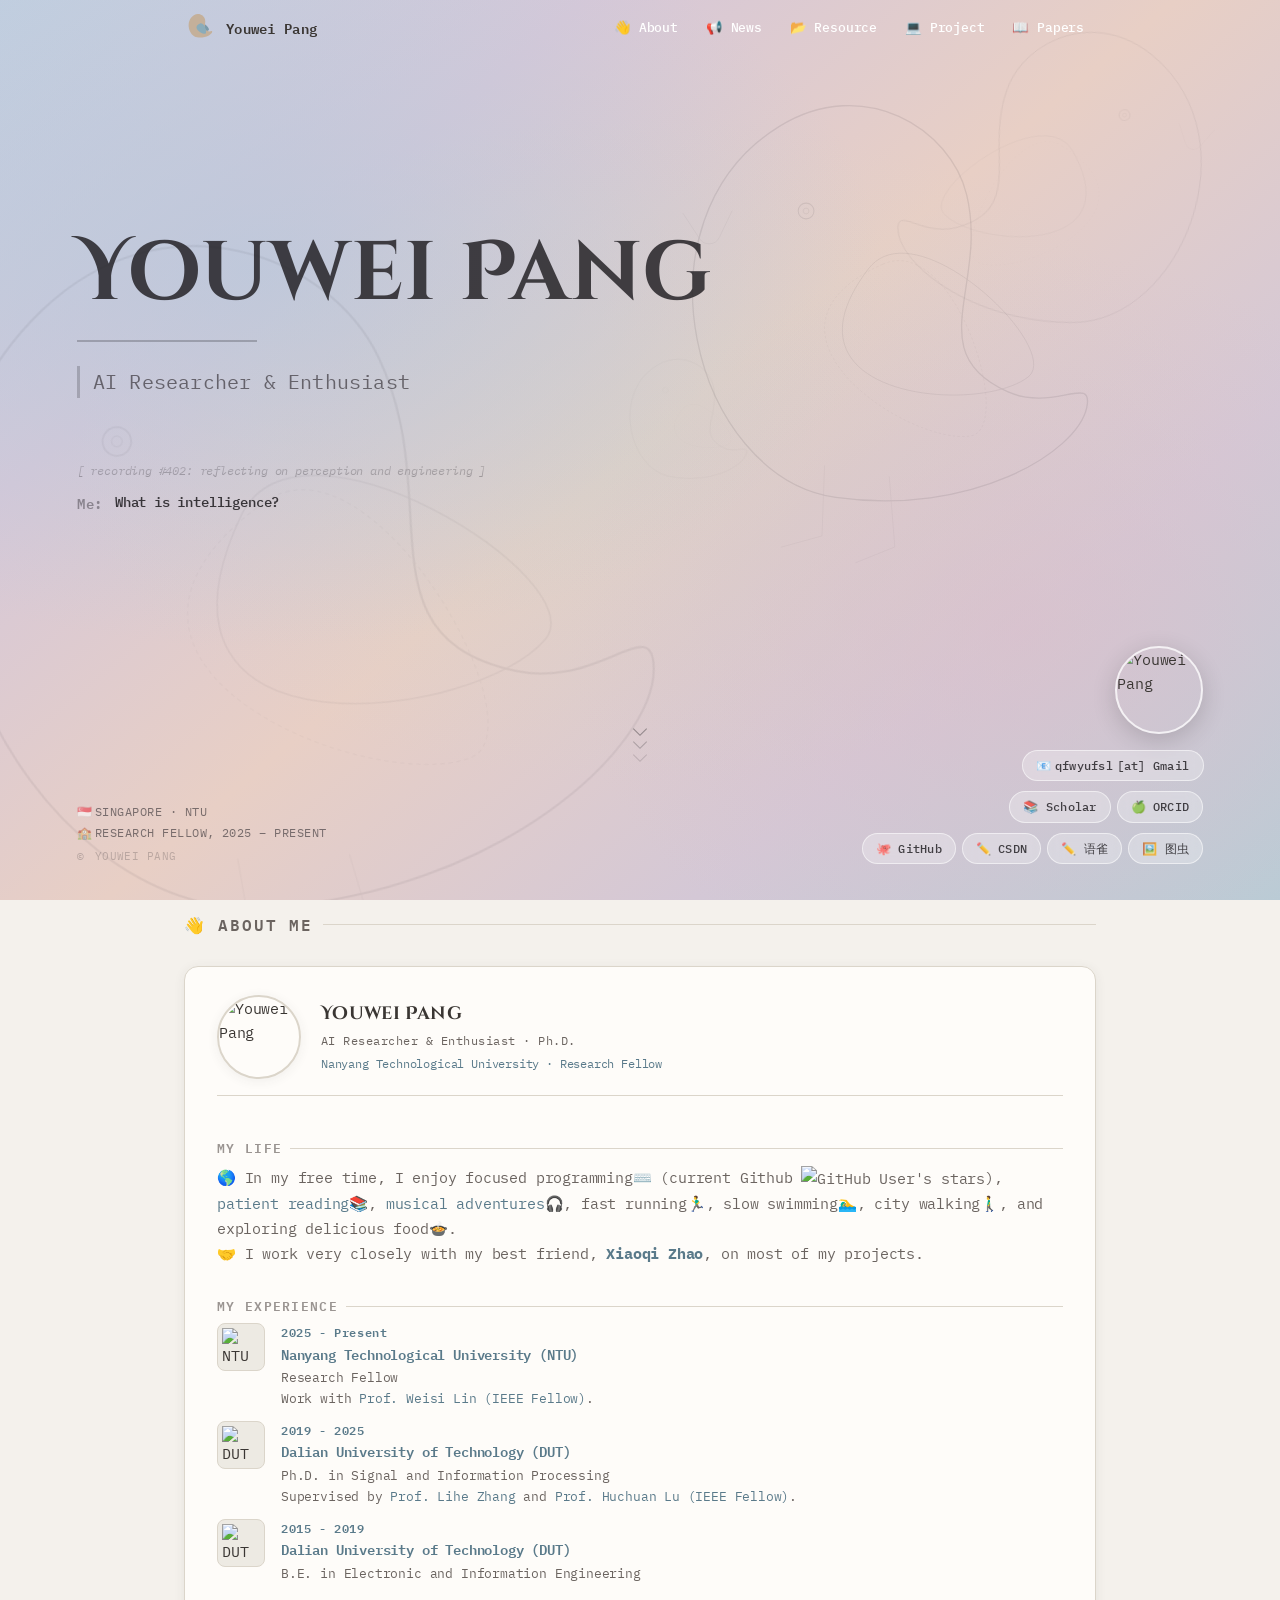
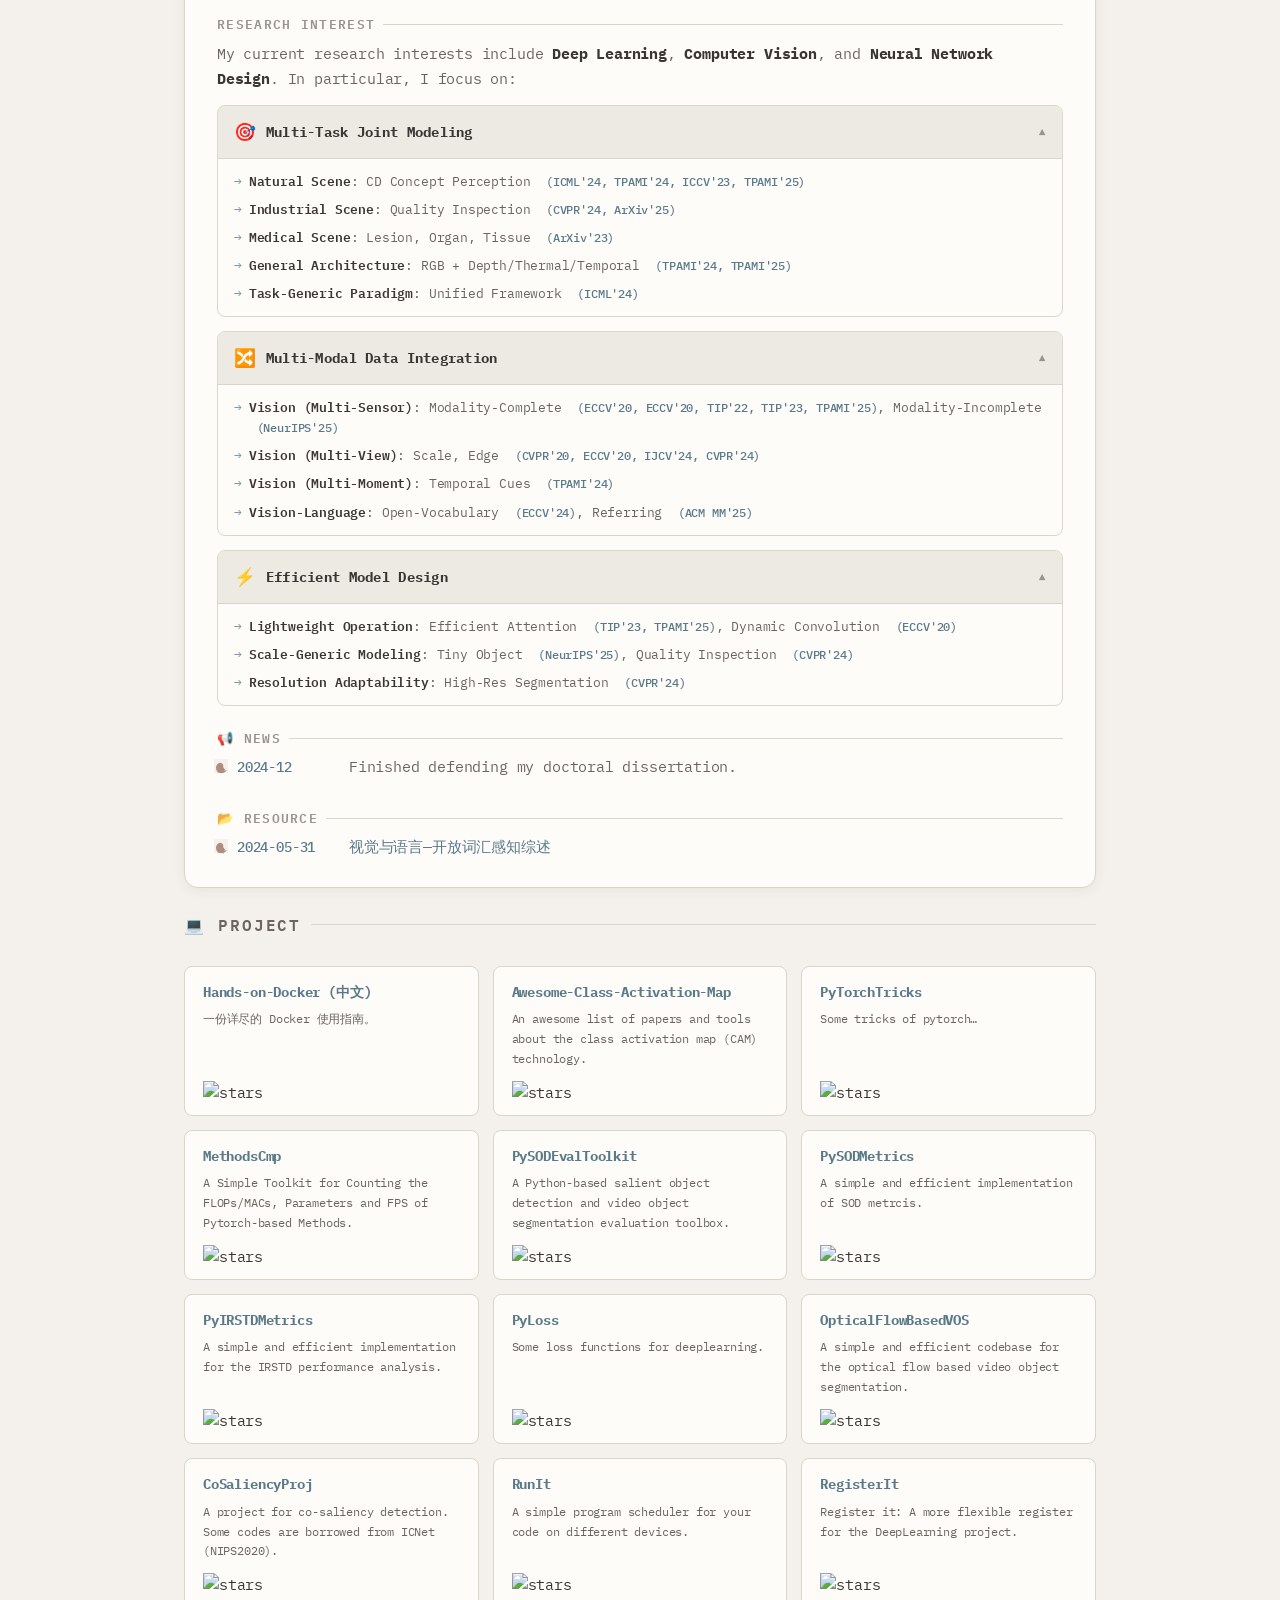
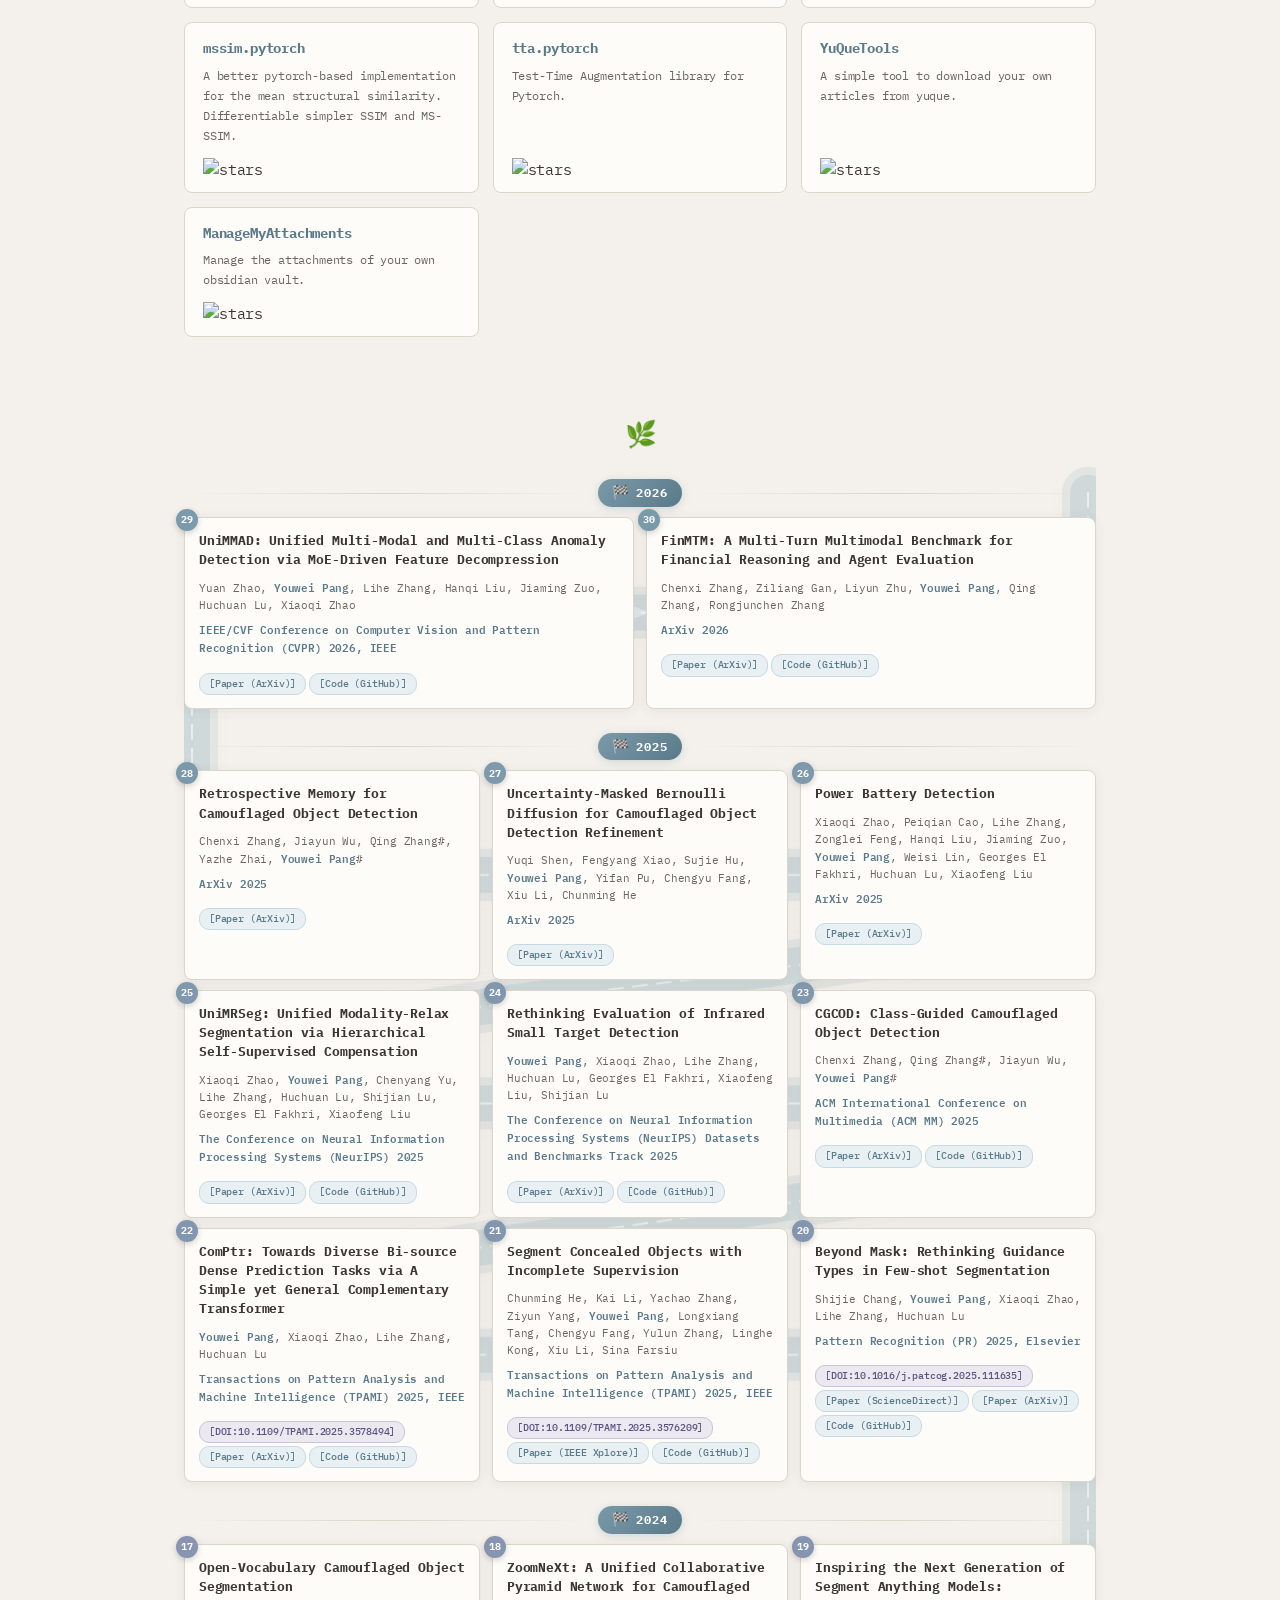
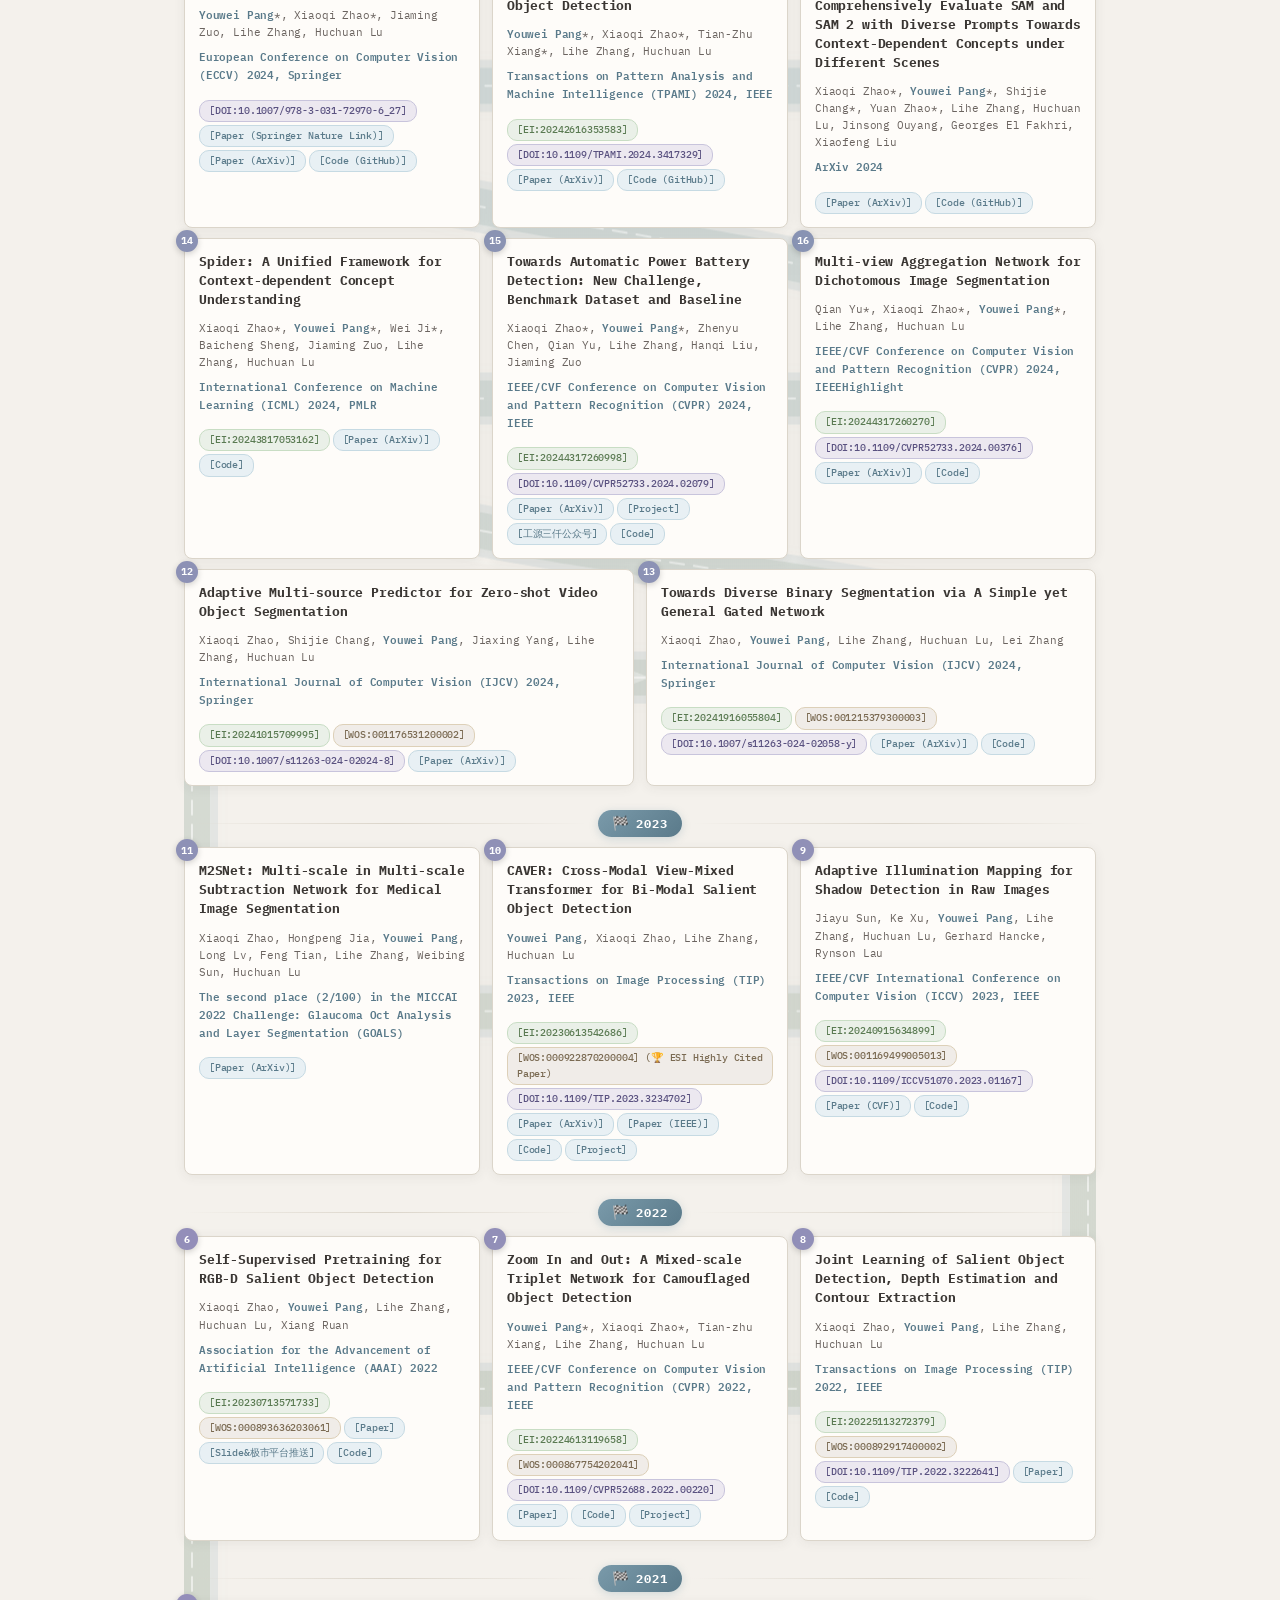
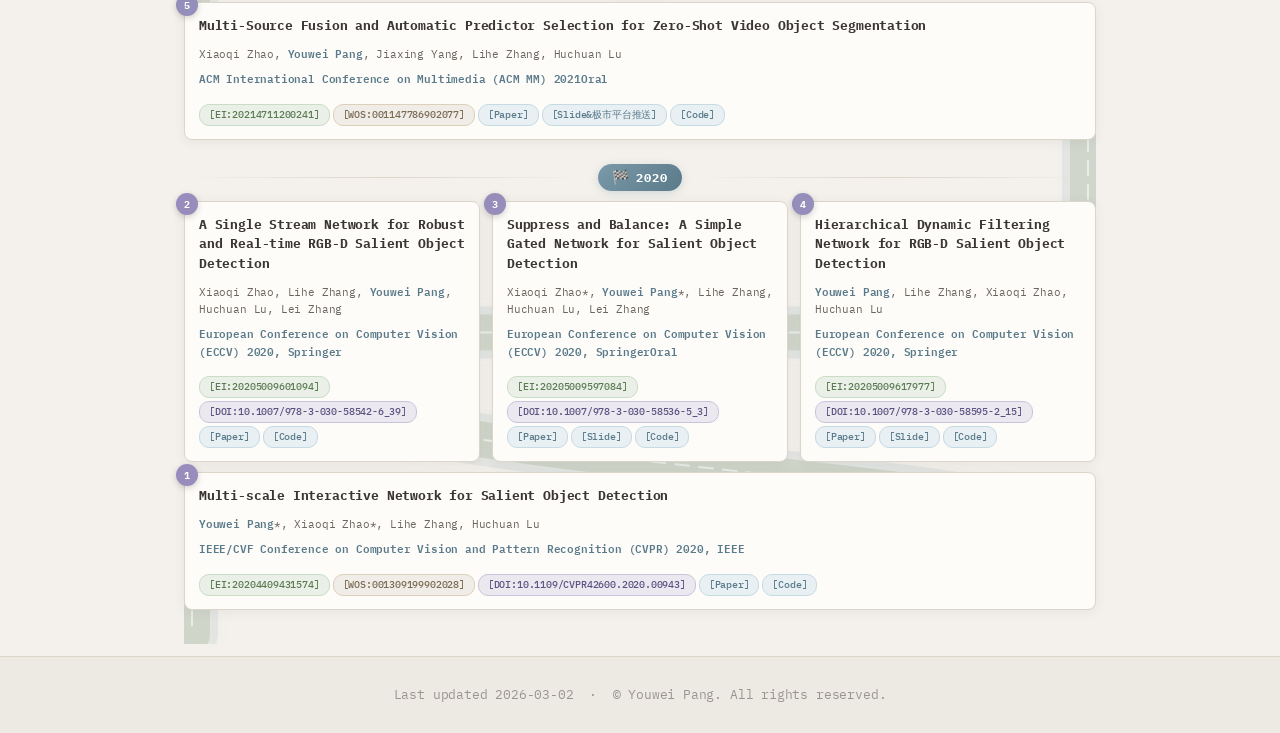
==== index.html @ 9f85c4a3 "feat: 全面重新设计网站界面，引入全新样式、导航和动画效果，并新增数据管理文件。" ====
﻿<!DOCTYPE html>
<html lang="en">

<head>
  <meta charset="utf-8" />
  <meta http-equiv="X-UA-Compatible" content="IE=edge" />
  <meta name="viewport" content="width=device-width, initial-scale=1" />
  <meta name="description" content="Youwei Pang - Computer Vision Researcher" />
  <meta name="keywords" content="Computer Vision, Deep Learning, Academic Homepage" />
  <meta name="author" content="Youwei Pang" />
  <title>Youwei Pang</title>
  <link rel="apple-touch-icon" href="apple-touch-icon.png" />
  <link rel="icon" href="favicon.ico" />
  <link rel="preconnect" href="https://fonts.googleapis.com" />
  <link rel="preconnect" href="https://fonts.gstatic.com" crossorigin />
  <link href="https://fonts.googleapis.com/css2?family=Inter:wght@300;400;500;600;700&family=Zhi+Mang+Xing&family=IBM+Plex+Mono:wght@400;500;600&family=Cinzel+Decorative:wght@400;700&display=swap" rel="stylesheet" />
  <style>
    /* ===== Morandi Color System ===== */
    :root {
      --bg: #f4f1ec;
      --surface: #fefcf9;
      --surface2: #edeae3;
      --primary: #7a9aaa;
      --primary-d: #5a7a8a;
      --accent: #b08c7a;
      --text: #3a3633;
      --text-2: #6b6460;
      --text-3: #9a9491;
      --border: #dbd5ca;
      --hero-from: #8b9da9;
      --hero-to: #c4b09a;
      --tag-link: #e8f0f4;
      --tag-ei: #eaf0e8;
      --tag-wos: #f0ece8;
      --tag-doi: #ece8f0;
      /* Section Backgrounds */
      --bg-warm: #fefcf9;
      --bg-sage: #f0f4ef;
      --bg-cool: #f0f2f4;
      /* Section Backgrounds */
      --bg-warm: #fefcf9;
      --bg-sage: #f0f4ef;
      --bg-cool: #f0f2f4;
      --radius: 8px;
      --radius-lg: 14px;
      --shadow: 0 2px 12px rgba(58, 54, 51, 0.07);
      --shadow-h: 0 6px 24px rgba(58, 54, 51, 0.13);
      --transition: 0.22s ease;
    }

    /* ===== Reset & Base ===== */
    *,
    *::before,
    *::after {
      box-sizing: border-box;
      margin: 0;
      padding: 0;
    }

    html {
      scroll-behavior: smooth;
    }

    body {
      font-family: 'IBM Plex Mono', monospace;
      background: var(--bg);
      color: var(--text);
      font-size: 15px;
      line-height: 1.6;
      letter-spacing: -0.012em;
    }

    a {
      color: var(--primary-d);
      text-decoration: none;
      transition: color var(--transition);
    }

    a:hover {
      color: var(--accent);
    }

    img {
      max-width: 100%;
      display: block;
    }

    ul {
      list-style: none;
    }

    .container {
      max-width: 960px;
      margin: 0 auto;
      padding: 0 24px;
    }

    .section {
      padding: 12px 0;
    }

    .section-sm {
      padding: 8px 0;
    }

    /* ===== Section Title ===== */
    .sec-title {
      font-size: 1rem;
      font-weight: 600;
      letter-spacing: 0.12em;
      text-transform: uppercase;
      color: var(--text-2);
      margin-bottom: 28px;
      display: flex;
      align-items: center;
      gap: 10px;
    }

    .sec-title::after {
      content: '';
      flex: 1;
      height: 1px;
      background: var(--border);
    }

    .subsec-title {
      font-size: 0.82rem;
      font-weight: 600;
      letter-spacing: 0.10em;
      text-transform: uppercase;
      color: var(--text-3);
      margin: 12px 0 6px;
      display: flex;
      align-items: center;
      gap: 8px;
    }

    .subsec-title::after {
      content: '';
      flex: 1;
      height: 1px;
      background: var(--border);
    }

    /* ===== Card ===== */
    .card {
      background: var(--surface);
      border: 1px solid var(--border);
      border-radius: var(--radius-lg);
      padding: 28px 32px;
      box-shadow: var(--shadow);
      transition: box-shadow var(--transition), transform var(--transition);
    }

    .card:hover {
      box-shadow: var(--shadow-h);
      transform: translateY(-2px);
    }

    /* ===== NAVBAR: 小鸟出巢 ===== */
    @keyframes navFlyIn {
      0% {
        transform: translateY(-110%) scaleY(0.6);
        opacity: 0;
      }

      60% {
        transform: translateY(6px) scaleY(1.04);
        opacity: 1;
      }

      80% {
        transform: translateY(-3px) scaleY(0.98);
      }

      100% {
        transform: translateY(0) scaleY(1);
        opacity: 1;
      }
    }

    @keyframes linkFlyIn {
      0% {
        opacity: 0;
        transform: translateY(-18px) rotate(-4deg);
      }

      100% {
        opacity: 1;
        transform: translateY(0) rotate(0deg);
      }
    }

    .navbar {
      position: fixed;
      top: 0;
      left: 0;
      right: 0;
      z-index: 200;
      /* 初始：完全透明，融入 Hero */
      background: transparent;
      border-bottom: 1px solid transparent;
      transition:
        background 0.45s cubic-bezier(.4, 0, .2, 1),
        border-color 0.45s cubic-bezier(.4, 0, .2, 1),
        backdrop-filter 0.45s;
      backdrop-filter: blur(0px);
    }

    /* 滚动后：从 Hero 飞出，变为毛玻璃栏 */
    .navbar.scrolled {
      background: rgba(254, 252, 249, 0.92);
      backdrop-filter: blur(16px);
      border-bottom-color: var(--border);
      animation: navFlyIn 0.55s cubic-bezier(.34, 1.56, .64, 1) both;
    }

    .navbar-inner {
      display: flex;
      align-items: center;
      justify-content: space-between;
      height: 56px;
    }

    /* Logo 和文字在 Hero 中完全隐藏，滚动后飞入 */
    .navbar-logo {
      display: flex;
      align-items: center;
      gap: 10px;
      opacity: 0;
      pointer-events: none;
      transition: opacity 0.4s ease;
    }

    .navbar.scrolled .navbar-logo {
      opacity: 1;
      pointer-events: auto;
    }

    .navbar-logo svg {
      width: 32px;
      height: 32px;
    }

    .navbar-logo-text {
      font-size: 0.9rem;
      font-weight: 600;
      color: var(--text);
      letter-spacing: 0.02em;
      transition: color 0.4s;
    }

    /* 顶部导航链接：初始隐藏（links 在 Hero 里），滚动后逐个飞入 */
    .navbar-links {
      display: flex;
      gap: 4px;
      align-items: center;
    }

    .navbar-links a {
      font-size: 0.83rem;
      font-weight: 500;
      color: #fff;
      padding: 6px 12px;
      border-radius: 6px;
      opacity: 0;
      pointer-events: none;
      transform: translateY(-18px);
      transition: background 0.22s, color 0.22s;
    }

    .navbar.scrolled .navbar-links a {
      opacity: 1;
      pointer-events: auto;
      transform: translateY(0);
      color: var(--text-2);
    }

    /* 各链接依次延迟飞入 */
    .navbar.scrolled .navbar-links a:nth-child(1) {
      animation: linkFlyIn 0.38s 0.08s cubic-bezier(.34, 1.56, .64, 1) both;
    }

    .navbar.scrolled .navbar-links a:nth-child(2) {
      animation: linkFlyIn 0.38s 0.15s cubic-bezier(.34, 1.56, .64, 1) both;
    }

    .navbar.scrolled .navbar-links a:nth-child(3) {
      animation: linkFlyIn 0.38s 0.22s cubic-bezier(.34, 1.56, .64, 1) both;
    }

    .navbar.scrolled .navbar-links a:nth-child(4) {
      animation: linkFlyIn 0.38s 0.29s cubic-bezier(.34, 1.56, .64, 1) both;
    }

    .navbar.scrolled .navbar-links a:nth-child(5) {
      animation: linkFlyIn 0.38s 0.36s cubic-bezier(.34, 1.56, .64, 1) both;
    }

    .navbar-links a:hover {
      background: rgba(255, 255, 255, 0.12);
      color: #fff;
    }

    .navbar.scrolled .navbar-links a:hover {
      background: var(--surface2);
      color: var(--text);
    }

    .nav-burger {
      display: none;
      background: none;
      border: none;
      cursor: pointer;
      padding: 8px;
      flex-direction: column;
      gap: 5px;
    }

    .nav-burger span {
      display: block;
      width: 22px;
      height: 2px;
      background: rgba(255, 255, 255, 0.85);
      border-radius: 2px;
      transition: background 0.4s;
    }

    .navbar.scrolled .nav-burger span {
      background: var(--text-2);
    }

    @media (max-width: 640px) {
      .nav-burger {
        display: flex;
      }

      .navbar-links {
        display: none !important;
        position: fixed;
        top: 56px;
        left: 0;
        right: 0;
        background: var(--surface);
        border-bottom: 1px solid var(--border);
        flex-direction: column;
        padding: 12px 24px;
        gap: 2px;
        z-index: 199;
      }

      .navbar-links.open {
        display: flex !important;
      }

      .navbar-links.open a {
        opacity: 1 !important;
        pointer-events: auto !important;
        transform: none !important;
        color: var(--text-2) !important;
        width: 100%;
        padding: 10px 12px;
      }
    }

    /* ===== HERO ===== */
    #hero {
      position: relative;
      overflow: hidden;
      min-height: 100vh;
      display: flex;
      flex-direction: column;
      justify-content: center;
      /* 流体渐变背景：莫兰迪蛟青 + 香槓米色，诃屈 brianboli.com 的淡紫粗精感 */
      background: linear-gradient(140deg,
          #c2cfe0 0%, #d6c8d8 25%,
          #e8cfc5 50%, #d4c8d6 75%,
          #b8ccd6 100%);
    }

    /* 背景动转居中：使simulated流体平滑遗芸 */
    @keyframes hueShift {
      0% {
        filter: hue-rotate(0deg) saturate(1.1);
      }

      33% {
        filter: hue-rotate(12deg) saturate(1.2);
      }

      66% {
        filter: hue-rotate(-8deg) saturate(0.95);
      }

      100% {
        filter: hue-rotate(0deg) saturate(1.1);
      }
    }

    /* 流体覆盖层：叠加德告式色彩过渡 */
    .hero-overlay {
      position: absolute;
      inset: 0;
      z-index: 0;
      background:
        radial-gradient(ellipse 70% 60% at 20% 30%, rgba(180, 200, 220, 0.65) 0%, transparent 70%),
        radial-gradient(ellipse 55% 65% at 80% 70%, rgba(220, 190, 200, 0.55) 0%, transparent 65%),
        radial-gradient(ellipse 60% 50% at 50% 50%, rgba(200, 215, 205, 0.3) 0%, transparent 75%);
      animation: overlayBreath 14s ease-in-out infinite alternate;
    }

    @keyframes overlayBreath {
      0% {
        opacity: 0.75;
        transform: scale(1.02) rotate(-0.6deg);
      }

      50% {
        opacity: 1;
        transform: scale(1.0) rotate(0deg);
      }

      100% {
        opacity: 0.8;
        transform: scale(1.05) rotate(0.8deg);
      }
    }

    /* ---- 主内容容器 ---- */
    .hero-inner {
      position: relative;
      z-index: 2;
      width: 100%;
      min-height: 100vh;
      display: flex;
      flex-direction: column;
      justify-content: center;
      padding: 100px 0 140px;
    }

    /* 大标题区域 */
    .hero-headline {
      padding: 0 6vw;
    }

    /* 超大姓名：换用华丽衬线体 Cinzel Decorative */
    .hero-name {
      font-family: 'Cinzel Decorative', serif;
      font-size: clamp(2.2rem, 6.5vw, 6.2rem);
      font-weight: 700;
      color: rgba(30, 28, 32, 0.82);
      line-height: 1.08;
      letter-spacing: 0.01em;
      margin-bottom: 0.1em;
    }

    /* Hero 中 SVG 小鸟幻影层 */
    .hero-bird-ghost {
      position: absolute;
      inset: 0;
      z-index: 1;
      pointer-events: none;
      display: flex;
      align-items: center;
      justify-content: flex-end;
      padding-right: 6vw;
      opacity: 0.12;
    }

    .hero-bird-ghost svg {
      width: clamp(280px, 42vw, 680px);
      height: auto;
      animation: birdGhostFloat 18s ease-in-out infinite alternate;
      filter: blur(0.5px);
    }

    @keyframes birdGhostFloat {
      0% {
        transform: translateY(0px) rotate(-1deg) scale(1);
        opacity: 0.9;
      }

      40% {
        transform: translateY(-18px) rotate(0.5deg) scale(1.015);
        opacity: 1;
      }

      100% {
        transform: translateY(8px) rotate(-2deg) scale(0.985);
        opacity: 0.75;
      }
    }

    /* About Me 区域顶部：头像面板 */
    .about-avatar-panel {
      display: flex;
      align-items: center;
      gap: 20px;
      margin-bottom: 20px;
      padding-bottom: 16px;
      border-bottom: 1px solid var(--border);
    }

    .about-avatar-panel img {
      width: 84px;
      height: 84px;
      border-radius: 50%;
      border: 2.5px solid var(--border);
      object-fit: cover;
      box-shadow: var(--shadow);
      transition: transform 0.3s ease;
    }

    .about-avatar-panel img:hover {
      transform: scale(1.04);
    }

    .about-avatar-info {
      display: flex;
      flex-direction: column;
      gap: 3px;
    }

    .about-avatar-name {
      font-family: 'Cinzel Decorative', serif;
      font-size: 1.1rem;
      font-weight: 700;
      color: var(--text);
      letter-spacing: 0.02em;
    }

    .about-avatar-role {
      font-size: 0.78rem;
      color: var(--text-2);
      letter-spacing: 0.04em;
    }

    .about-avatar-affil {
      font-size: 0.75rem;
      color: var(--primary-d);
    }

    /* 大标题通证行：简介一行字 */
    .hero-tagline {
      font-family: 'IBM Plex Mono', monospace;
      font-size: clamp(0.88rem, 2.2vw, 1.25rem);
      font-weight: 400;
      color: rgba(40, 35, 40, 0.62);
      letter-spacing: 0.01em;
      margin-top: 0.6em;
      padding-left: 0.1em;
      border-left: 3px solid rgba(30, 28, 32, 0.22);
      padding-left: 0.65em;
    }


    /* ===== 沉浸式交互对谈（无框/融入背景的屏幕感） ===== */
    .hero-chat {
      margin-top: 3.5em;
      /* 稍微靠下，避免太挤 */
      max-width: clamp(300px, 55vw, 620px);
      position: relative;
    }

    /* 终端内容区：无框、全透明、上下渐变遮罩 */
    .hero-crt-body {
      padding: 10px 0;
      /* 取消左右 padding，随心所欲自由伸展 */
      height: clamp(120px, 20vh, 180px);
      overflow-y: auto;
      scroll-behavior: smooth;
      /* 上下渐变淡出蒙版，产生文字浮现和消弭的电影感 */
      mask-image: linear-gradient(to bottom, transparent 0%, black 15%, black 85%, transparent 100%);
      -webkit-mask-image: linear-gradient(to bottom, transparent 0%, black 15%, black 85%, transparent 100%);
      /* 隐藏滚动条 */
      scrollbar-width: none;
      -ms-overflow-style: none;
    }

    .hero-crt-body::-webkit-scrollbar {
      display: none;
    }

    /* 单行输出 */
    .tline {
      font-family: 'IBM Plex Mono', monospace;
      font-size: clamp(0.72rem, 1.35vw, 0.88rem);
      line-height: 1.8;
      display: flex;
      align-items: flex-start;
      gap: 0;
      white-space: pre-wrap;
      word-break: break-word;
      opacity: 0;
      animation: cmdFadeIn 0.8s ease forwards;
    }

    @keyframes cmdFadeIn {
      from {
        opacity: 0;
        filter: blur(3px);
        transform: translateY(5px);
      }

      to {
        opacity: 1;
        filter: blur(0);
        transform: translateY(0);
      }
    }

    .tline+.tline {
      margin-top: 8px;
    }

    /* 提示符与文字风格 */
    .tprompt-u {
      color: rgba(30, 28, 32, 0.40);
      /* 极度收敛的灰色 */
      margin-right: 12px;
      flex-shrink: 0;
      user-select: none;
      font-weight: 600;
      letter-spacing: 0.05em;
    }

    .ttext-u {
      color: rgba(30, 28, 32, 0.85);
      /* 深灰实体感 */
      font-weight: 500;
      text-shadow: 0 0 1px rgba(30, 28, 32, 0.1);
    }

    .tprompt-ai {
      color: rgba(50, 90, 140, 0.45);
      /* 微弱的深蓝预设 */
      margin-right: 12px;
      flex-shrink: 0;
      user-select: none;
      font-weight: 600;
    }

    .ttext-ai {
      color: rgba(30, 32, 40, 0.7);
      font-style: italic;
      text-shadow: 0 0 1px rgba(50, 90, 140, 0.1);
    }

    /* 闪烁光标 */
    .tcursor {
      display: inline-block;
      width: 0.6em;
      height: 1.1em;
      background: rgba(30, 28, 32, 0.4);
      vertical-align: text-bottom;
      margin-left: 4px;
      animation: chatBlink 0.9s step-end infinite;
    }

    .tcursor.hidden {
      display: none;
    }

    @keyframes chatBlink {

      0%,
      100% {
        opacity: 1;
      }

      50% {
        opacity: 0;
      }
    }



    /* 分隔线 */
    .hero-divider {
      width: clamp(60px, 18vw, 180px);
      height: 1.5px;
      background: rgba(30, 28, 32, 0.25);
      margin: 1.4em 0 1.6em;
    }

    /* 底部角落 — 左侧：位置、属信、头像 */
    .hero-bottom {
      position: absolute;
      bottom: 0;
      left: 0;
      right: 0;
      z-index: 2;
      display: flex;
      justify-content: space-between;
      align-items: flex-end;
      padding: 0 6vw 36px;
    }

    .hero-meta {
      display: flex;
      flex-direction: column;
      gap: 5px;
      align-items: flex-start;
    }

    .hero-meta-line {
      display: flex;
      align-items: flex-start;
      font-family: 'IBM Plex Mono', monospace;
      font-size: 0.75rem;
      font-weight: 400;
      color: rgba(30, 28, 32, 0.55);
      letter-spacing: 0.04em;
      text-transform: uppercase;
      line-height: 1.4;
    }

    .hm-icon {
      width: 18px;
      /* 固定宽度，确保所有文字部分绝对左对齐 */
      display: inline-flex;
      justify-content: flex-start;
      align-items: center;
      flex-shrink: 0;
      height: 1.4em;
      /* 撑满行高保持垂直居中 */
    }

    .hero-meta-line strong {
      color: rgba(30, 28, 32, 0.78);
      font-weight: 600;
    }

    /* 右侧：头像 + 社交链接 */
    .hero-right {
      display: flex;
      flex-direction: column;
      align-items: flex-end;
      gap: 16px;
    }

    /* 头像—圆形小壳 */
    .hero-avatar img {
      width: 88px;
      height: 88px;
      border-radius: 50%;
      border: 2.5px solid rgba(255, 255, 255, 0.75);
      object-fit: cover;
      box-shadow: 0 6px 24px rgba(0, 0, 0, 0.16);
      transition: transform 0.35s ease, box-shadow 0.35s ease;
    }

    .hero-avatar img:hover {
      transform: scale(1.06);
      box-shadow: 0 10px 32px rgba(0, 0, 0, 0.22);
    }

    /* 社交链接区域：纵向分行，每行内横向排列 */
    .hero-links {
      display: flex;
      flex-direction: column;
      align-items: flex-end;
      gap: 5px;
    }

    .hero-btn {
      display: inline-flex;
      align-items: center;
      gap: 4px;
      padding: 5px 13px;
      background: rgba(255, 255, 255, 0.28);
      border: 1px solid rgba(255, 255, 255, 0.55);
      border-radius: 20px;
      color: rgba(30, 28, 32, 0.82);
      font-size: 0.76rem;
      font-family: 'IBM Plex Mono', monospace;
      font-weight: 500;
      letter-spacing: 0.02em;
      backdrop-filter: blur(8px);
      transition: background var(--transition), transform var(--transition), color var(--transition);
      cursor: pointer;
      white-space: nowrap;
    }

    .hero-btn:hover {
      background: rgba(255, 255, 255, 0.55);
      color: rgba(20, 18, 22, 0.95);
      transform: translateY(-1px);
    }

    .hero-btn a {
      color: inherit;
    }

    #email {
      cursor: pointer;
    }



    /* 行内分行链接 */
    .hero-links-row {
      display: flex;
      flex-wrap: wrap;
      gap: 6px;
      justify-content: flex-end;
    }

    .hero-links-row+.hero-links-row {
      margin-top: 5px;
    }

    /* 运动提示 — 保留小箭头但隐藏 logo */
    .hero-scroll-hint {
      position: absolute;
      bottom: 140px;
      left: 50%;
      transform: translateX(-50%);
      z-index: 3;
      display: flex;
      flex-direction: column;
      align-items: center;
      gap: 8px;
      opacity: 1;
      transition: opacity 0.5s ease;
      cursor: pointer;
    }

    .hero-scroll-hint.hidden {
      opacity: 0;
      pointer-events: none;
    }

    .hero-scroll-hint .hint-arrow {
      display: flex;
      flex-direction: column;
      gap: 3px;
      align-items: center;
    }

    .hero-scroll-hint .hint-arrow span {
      display: block;
      width: 10px;
      height: 10px;
      border-right: 1.5px solid rgba(30, 28, 32, 0.38);
      border-bottom: 1.5px solid rgba(30, 28, 32, 0.38);
      transform: rotate(45deg);
      animation: hintPulse 1.4s ease-in-out infinite;
    }

    .hero-scroll-hint .hint-arrow span:nth-child(2) {
      animation-delay: 0.18s;
      opacity: 0.65;
    }

    .hero-scroll-hint .hint-arrow span:nth-child(3) {
      animation-delay: 0.36s;
      opacity: 0.4;
    }

    @media (max-width: 640px) {
      .hero-headline {
        padding: 0 5vw;
      }

      .hero-bottom {
        padding: 0 5vw 24px;
        flex-direction: column-reverse;
        align-items: flex-start;
        gap: 16px;
      }

      .hero-links {
        justify-content: flex-start;
      }

      .hero-avatar img {
        width: 68px;
        height: 68px;
      }
    }

    /* ===== ABOUT ===== */
    .about-grid {
      display: grid;
      gap: 10px;
    }

    .about-intro {
      font-size: 0.95rem;
      color: var(--text-2);
      line-height: 1.65;
    }

    .about-intro strong {
      color: var(--text);
    }

    /* Experience Timeline */
    .timeline {
      display: flex;
      flex-direction: column;
      gap: 12px;
    }

    .timeline-item {
      display: flex;
      gap: 16px;
      align-items: flex-start;
    }

    .timeline-logo {
      width: 48px;
      height: 48px;
      flex-shrink: 0;
      border-radius: var(--radius);
      overflow: hidden;
      border: 1px solid var(--border);
      background: var(--surface2);
      display: flex;
      align-items: center;
      justify-content: center;
    }

    .timeline-logo img {
      width: 100%;
      height: 100%;
      object-fit: contain;
      padding: 4px;
    }

    .timeline-body {
      flex: 1;
    }

    .timeline-period {
      font-size: 0.75rem;
      font-weight: 600;
      color: var(--primary-d);
      letter-spacing: 0.05em;
      margin-bottom: 0;
    }

    .timeline-inst {
      font-size: 0.88rem;
      font-weight: 600;
      color: var(--text);
    }

    .timeline-role {
      font-size: 0.82rem;
      color: var(--text-2);
      margin-top: 2px;
    }

    /* Research interest list */
    .ri-list {
      display: flex;
      flex-direction: column;
      gap: 10px;
    }

    .ri-label {
      font-size: 0.88rem;
      font-weight: 600;
      color: var(--text);
      margin-bottom: 4px;
    }

    .ri-sub {
      padding-left: 14px;
      border-left: 2px solid var(--border);
    }

    .ri-sub li {
      font-size: 0.82rem;
      color: var(--text-2);
      padding: 2px 0;
    }

    .ri-sub li::before {
      content: '·  ';
      color: var(--primary);
    }

    .paper-ref {
      font-size: 0.75rem;
      color: var(--primary-d);
      font-weight: 500;
    }

    .paper-ref a {
      color: inherit;
    }

    .paper-ref a:hover {
      color: var(--accent);
    }


    .scroll-box {
      margin-top: 4px;
    }

    .news-list {
      display: flex;
      flex-direction: column;
      gap: 12px;
      position: relative;
      padding-left: 20px;
    }

    /* 垂直引导线 */
    .news-list::before {
      content: '';
      position: absolute;
      left: 6px;
      top: 5px;
      bottom: 5px;
      width: 1px;
      background: var(--border);
    }

    .news-item {
      display: flex;
      align-items: baseline;
      gap: 12px;
      position: relative;
    }

    /* 时间轴图标定位 */
    .news-item .item-icon {
      position: absolute;
      left: -23px;
      top: 4px;
      width: 14px;
      height: 14px;
      z-index: 2;
      background: var(--bg);
    }

    .news-item .item-icon svg {
      width: 100%;
      height: 100%;
    }

    .news-date {
      flex-shrink: 0;
      width: 100px;
      /* 统一宽度确保对齐 */
      font-weight: 500;
      color: var(--primary-d);
      font-size: 0.88rem;
    }

    .news-content {
      flex: 1;
      font-size: 0.92rem;
      color: var(--text-2);
      line-height: 1.6;
    }

    /* ===== PROJECTS ===== */
    .proj-table {
      width: 100%;
      border-collapse: collapse;
      font-size: 0.83rem;
    }

    .proj-table thead th {
      text-align: left;
      padding: 8px 12px;
      font-size: 0.72rem;
      font-weight: 600;
      letter-spacing: 0.08em;
      text-transform: uppercase;
      color: var(--text-3);
      border-bottom: 1px solid var(--border);
    }

    .proj-table td {
      padding: 9px 12px;
      border-bottom: 1px solid var(--surface2);
      vertical-align: middle;
      color: var(--text-2);
    }

    .proj-table tr:last-child td {
      border-bottom: none;
    }

    .proj-table tr:hover td {
      background: var(--surface2);
    }

    .proj-table td:first-child {
      width: 80px;
    }

    .proj-table td:nth-child(2) {
      font-weight: 600;
      color: var(--text);
      white-space: nowrap;
    }

    .proj-table td:nth-child(2) a {
      color: var(--primary-d);
    }

    .proj-table td:nth-child(2) a:hover {
      color: var(--accent);
    }

    .proj-table td:last-child {
      color: var(--text-3);
    }

    /* ===== PAPERS ===== */
    .paper-item {
      padding: 18px 0;
      border-bottom: 1px solid var(--border);
    }

    .paper-item:last-child {
      border-bottom: none;
    }

    .paper-title {
      font-size: 0.93rem;
      font-weight: 600;
      color: var(--text);
      line-height: 1.5;
      margin-bottom: 5px;
    }

    .paper-author {
      font-size: 0.8rem;
      color: var(--text-2);
      margin-bottom: 3px;
      line-height: 1.5;
    }

    .author-me {
      color: var(--primary-d);
      font-weight: 600;
    }

    .paper-conf {
      font-size: 0.78rem;
      font-weight: 500;
      color: var(--text-3);
      margin-bottom: 8px;
    }

    .paper-oral {
      display: inline-block;
      padding: 1px 7px;
      border-radius: 10px;
      font-size: 0.7rem;
      font-weight: 600;
      background: #fde8e4;
      color: #c0553a;
      margin-left: 4px;
    }

    .paper-tags {
      display: flex;
      flex-wrap: wrap;
      gap: 5px;
      margin-top: 6px;
    }

    .tag {
      display: inline-block;
      padding: 2px 9px;
      border-radius: 10px;
      font-size: 0.71rem;
      font-weight: 500;
      border: 1px solid var(--border);
    }

    .tag-link {
      background: var(--tag-link);
      color: var(--primary-d);
      border-color: #c6dae3;
    }

    .tag-link a {
      color: inherit;
    }

    .tag-link:hover {
      background: #d6e8f0;
    }

    .tag-info-ei {
      background: var(--tag-ei);
      color: #5a7a52;
      border-color: #c8ddc4;
      font-size: 0.66rem;
    }

    .tag-info-wos {
      background: var(--tag-wos);
      color: #7a6a52;
      border-color: #ddd0b8;
      font-size: 0.66rem;
    }

    .tag-info-doi {
      background: var(--tag-doi);
      color: #5a5280;
      border-color: #c8c4dc;
      font-size: 0.66rem;
    }

    /* ===== FOOTER ===== */
    footer {
      background: var(--surface2);
      border-top: 1px solid var(--border);
      padding: 28px 0;
      text-align: center;
      font-size: 0.8rem;
      color: var(--text-3);
    }

    footer a {
      color: var(--text-2);
    }

    /* ===== Utilities ===== */
    .bold {
      font-weight: 600;
    }

    .italic {
      font-style: italic;
    }

    /* ===== 滚动显现动画 ===== */
    .sr {
      opacity: 0;
      transform: translateY(32px);
      transition: opacity 0.65s cubic-bezier(.4, 0, .2, 1),
        transform 0.65s cubic-bezier(.4, 0, .2, 1);
    }

    .sr.sr-l {
      transform: translateX(-32px);
    }

    .sr.sr-r {
      transform: translateX(32px);
    }

    .sr.in {
      opacity: 1 !important;
      transform: none !important;
    }

    /* ===== 赛道 Canvas 背景 ===== */
    #ptl-canvas {
      position: absolute;
      inset: 0;
      width: 100%;
      height: 100%;
      z-index: 0;
      pointer-events: none;
    }

    /* 确保赛道内容在 canvas 上层 */
    .ptl-sprout,
    .ptl-year,
    .ptl-snake-row {
      position: relative;
      z-index: 1;
    }

    /* 年份节点："检查站"样式 */
    .ptl-year span {
      position: relative;
    }

    .ptl-year span::before {
      content: '🏁';
      margin-right: 6px;
      font-size: 0.85rem;
    }

    /* 论文卡片：左上角序号徽章 */
    .ptl-item {
      position: relative;
    }

    .ptl-card-num {
      position: absolute;
      top: -8px;
      left: -8px;
      width: 22px;
      height: 22px;
      background: var(--primary);
      color: #fff;
      border-radius: 50%;
      font-size: 0.6rem;
      font-weight: 800;
      display: flex;
      align-items: center;
      justify-content: center;
      box-shadow: 0 2px 6px rgba(0, 0, 0, 0.18);
      z-index: 2;
    }

    /* 赛道区：进入视口时的卡片动画 */
    .ptl-item.sr {
      transform: scale(0.88) translateY(24px);
    }

    .ptl-item.in {
      transform: scale(1) translateY(0) !important;
    }

    .ptl-snake-row.rtl .ptl-item.sr {
      transform: scale(0.88) translateY(24px);
    }


    /* ===== RESEARCH INTEREST CARDS ===== */
    .ri-cards {
      display: grid;
      grid-template-columns: 1fr;
      gap: 14px;
    }

    .ri-card {
      border-radius: var(--radius);
      border: 1px solid var(--border);
      overflow: hidden;
    }

    .ri-card-header {
      display: flex;
      align-items: center;
      gap: 10px;
      padding: 12px 16px;
      background: var(--surface2);
      border-bottom: 1px solid var(--border);
      cursor: pointer;
      user-select: none;
    }

    .ri-card-icon {
      font-size: 1.1rem;
      flex-shrink: 0;
    }

    .ri-card-title {
      font-size: 0.86rem;
      font-weight: 700;
      color: var(--text);
      letter-spacing: 0.02em;
      flex: 1;
    }

    .ri-card-toggle {
      font-size: 0.7rem;
      color: var(--text-3);
      transition: transform 0.25s;
    }

    .ri-card.open .ri-card-toggle {
      transform: rotate(180deg);
    }

    .ri-card-body {
      padding: 12px 16px;
      display: none;
    }

    .ri-card.open .ri-card-body {
      display: block;
    }

    .ri-card-body ul {
      list-style: none;
      display: flex;
      flex-direction: column;
      gap: 7px;
    }

    .ri-card-body li {
      font-size: 0.81rem;
      color: var(--text-2);
      display: flex;
      gap: 7px;
      line-height: 1.55;
    }

    .ri-card-body li::before {
      content: '→';
      color: var(--primary);
      flex-shrink: 0;
      margin-top: 1px;
    }

    .ri-card-body .bold {
      color: var(--text);
    }

    .ri-card-body .paper-ref {
      font-size: 0.74rem;
      color: var(--primary-d);
    }

    .ri-card-body .paper-ref a {
      color: inherit;
    }

    /* ===== PROJECT GRID CARDS ===== */
    .proj-grid {
      display: grid;
      grid-template-columns: repeat(3, 1fr);
      gap: 14px;
    }

    @media (max-width: 860px) {
      .proj-grid {
        grid-template-columns: repeat(2, 1fr);
      }
    }

    @media (max-width: 540px) {
      .proj-grid {
        grid-template-columns: 1fr;
      }
    }

    .proj-card {
      background: var(--surface);
      border: 1px solid var(--border);
      border-radius: var(--radius);
      padding: 16px 18px;
      display: flex;
      flex-direction: column;
      gap: 8px;
      transition: box-shadow var(--transition), transform var(--transition), border-color var(--transition);
    }

    .proj-card:hover {
      box-shadow: var(--shadow-h);
      transform: translateY(-3px);
      border-color: var(--primary);
    }

    .proj-card-name {
      font-size: 0.88rem;
      font-weight: 700;
      color: var(--primary-d);
      text-decoration: none;
      line-height: 1.3;
    }

    .proj-card-name:hover {
      color: var(--accent);
    }

    .proj-card-desc {
      font-size: 0.78rem;
      color: var(--text-2);
      line-height: 1.6;
      flex: 1;
    }

    .proj-card-foot {
      display: flex;
      align-items: center;
      gap: 6px;
      margin-top: 4px;
    }

    .proj-card-foot img {
      height: 18px;
    }

    /* ===== PAPER TIMELINE — 蛇形布局 ===== */
    .ptl-wrap {
      position: relative;
      padding: 0 0 24px;
    }

    /* 顶部嫩芽 */
    .ptl-sprout {
      text-align: center;
      font-size: 1.6rem;
      margin-bottom: 4px;
      letter-spacing: -2px;
    }

    /* 年份节点：占满整行，带方向箭头 */
    .ptl-year {
      display: flex;
      align-items: center;
      gap: 10px;
      margin: 24px 0 10px;
      color: var(--text-3);
      font-size: 0.65rem;
    }

    .ptl-year::before,
    .ptl-year::after {
      content: '';
      flex: 1;
      height: 1px;
      background: linear-gradient(to right, transparent, var(--border), transparent);
    }

    .ptl-year span {
      background: linear-gradient(135deg, var(--primary) 0%, var(--primary-d) 100%);
      color: #fff;
      font-size: 0.72rem;
      font-weight: 700;
      letter-spacing: 0.1em;
      padding: 3px 14px;
      border-radius: 20px;
      box-shadow: 0 2px 8px rgba(122, 154, 170, 0.3);
      white-space: nowrap;
    }

    /* 蛇形行容器（由 JS 创建） */
    .ptl-snake-row {
      display: flex;
      flex-wrap: nowrap;
      /* 每行严格水平排列 */
      gap: 12px;
      margin-bottom: 10px;
      align-items: stretch;
    }

    /* 奇数行：从右向左（蛇形反向） */
    .ptl-snake-row.rtl {
      flex-direction: row-reverse;
    }

    /* 年份组末尾的转角连接器 */
    .ptl-turn {
      display: flex;
      justify-content: center;
      align-items: center;
      color: var(--text-3);
      font-size: 0.85rem;
      margin: -2px 0 4px;
      letter-spacing: -1px;
    }

    /* ── 单个论文条目  ── */
    .ptl-item {
      flex: 1;
      /* 同行内等宽分配 */
      min-width: 0;
      display: flex;
    }

    /* 卡片本体 */
    .ptl-card {
      width: 100%;
      background: var(--surface);
      border: 1px solid var(--border);
      border-radius: var(--radius);
      padding: 13px 14px;
      box-shadow: var(--shadow);
      transition: box-shadow var(--transition), transform var(--transition),
        border-color var(--transition);
      display: flex;
      flex-direction: column;
      gap: 4px;
    }

    .ptl-card:hover {
      box-shadow: var(--shadow-h);
      transform: translateY(-3px);
      border-color: var(--primary);
    }

    .ptl-card .paper-title {
      font-size: 0.82rem;
      font-weight: 700;
      color: var(--text);
      line-height: 1.45;
    }

    .ptl-card .paper-author {
      font-size: 0.71rem;
      color: var(--text-2);
      line-height: 1.5;
    }

    .ptl-card .paper-conf {
      font-size: 0.71rem;
      font-weight: 600;
      color: var(--primary-d);
    }

    .ptl-card .paper-oral {
      display: inline-block;
      padding: 1px 5px;
      border-radius: 8px;
      font-size: 0.62rem;
      font-weight: 700;
      background: #fde8e4;
      color: #c0553a;
      margin-left: 3px;
    }

    .ptl-card .paper-tags {
      display: flex;
      flex-wrap: wrap;
      gap: 3px;
      margin-top: 4px;
    }

    .ptl-card .tag {
      font-size: 0.63rem;
    }

    /* 响应式：小屏改为单列，不再蛇形 */
    @media (max-width: 680px) {

      .ptl-snake-row,
      .ptl-snake-row.rtl {
        flex-direction: column !important;
      }

      .ptl-item {
        min-width: 100%;
      }

      .ptl-sprout {
        font-size: 1.2rem;
      }
    }

  </style>
</head>

<body>

  <!-- NAVBAR -->
  <nav class="navbar">
    <div class="container">
      <div class="navbar-inner">
        <div class="navbar-logo">
          <svg viewBox="0 0 1024 1024" xmlns="http://www.w3.org/2000/svg">
            <path d="M484.32 375.24C575.25 255.5 857.87 527.6 788.67 581.07c-94.76 73.21-491.01 39.99-304.35-205.83z" fill="#7a9aaa" />
            <path d="M900.53 638.76c-18.3 86.91-221.86 208.13-478 171.54C150.46 771.44 26 281.88 315 103.56c161.25-99.49 326.71 5 356.8 130.37C713 405.47 583.15 534.58 749.57 609c86.91 38.91 164.43-34.33 150.96 29.76z" fill="#c4b09a" />
            <path d="M512.24 366c137.48-60.86 253.34 314 166.92 327.31C560.81 711.56 230 490.92 512.24 366z" fill="#8aacba" />
          </svg>
          <span class="navbar-logo-text">Youwei Pang</span>
        </div>
        <nav class="navbar-links" id="navLinks">
          <a href="#about">👋 About</a>
          <a href="#news">📢 News</a>
          <a href="#resource">📂 Resource</a>
          <a href="#project">💻 Project</a>
          <a href="#paper-list">📖 Papers</a>
        </nav>
        <button class="nav-burger" id="navBurger" aria-label="menu">
          <span></span><span></span><span></span>
        </button>
      </div>
    </div>
  </nav>

  <!-- HERO -->
  <section id="hero">
    <div class="hero-overlay"></div>

    <!-- 小鸟幻影群：多层、多大小、全面布局 -->
    <!-- 左下角：特大、极淡 -->
    <div class="hero-bird-ghost" style="top:auto;bottom:-8%;left:-4%;right:auto;opacity:0.06;transform:rotate(-12deg) scale(1.3);animation-duration:22s;">
      <svg viewBox="0 0 1024 1024" xmlns="http://www.w3.org/2000/svg" fill="none" style="width:clamp(320px,55vw,800px)">
        <path d="M900.53 638.76c-18.3 86.91-221.86 208.13-478 171.54C150.46 771.44 26 281.88 315 103.56c161.25-99.49 326.71 5 356.8 130.37C713 405.47 583.15 534.58 749.57 609c86.91 38.91 164.43-34.33 150.96 29.76z" stroke="rgba(20,18,28,1)" stroke-width="2.5" />
        <path d="M484.32 375.24C575.25 255.5 857.87 527.6 788.67 581.07c-94.76 73.21-491.01 39.99-304.35-205.83z" stroke="rgba(20,18,28,0.75)" stroke-width="1.8" />
        <path d="M512.24 366c137.48-60.86 253.34 314 166.92 327.31C560.81 711.56 230 490.92 512.24 366z" stroke="rgba(20,18,28,0.5)" stroke-width="1.2" stroke-dasharray="5 4" />
        <circle cx="365.86" cy="264.78" r="16" stroke="rgba(20,18,28,0.85)" stroke-width="2" />
        <circle cx="365.86" cy="264.78" r="6" stroke="rgba(20,18,28,0.65)" stroke-width="1.5" />
        <path d="M401.03 749.89l-4.85 133.8-77.69 21.37" stroke="rgba(20,18,28,0.45)" stroke-width="1.5" stroke-linecap="round" />
        <path d="M524.36 771.23l10.48 133.48-74.73 30.11" stroke="rgba(20,18,28,0.45)" stroke-width="1.5" stroke-linecap="round" />
        <path d="M224.73 264.77l-24 50.19a21.7 21.7 0 0 1-37.73 2.5l-31.57-48.27" stroke="rgba(20,18,28,0.5)" stroke-width="1.5" stroke-linecap="round" />
      </svg>
    </div>

    <!-- 右上角：中尺、少旋转 -->
    <div class="hero-bird-ghost" style="top:-5%;right:-2%;left:auto;bottom:auto;opacity:0.08;transform:rotate(8deg) scale(0.82) scaleX(-1);animation-duration:26s;animation-delay:-8s;">
      <svg viewBox="0 0 1024 1024" xmlns="http://www.w3.org/2000/svg" fill="none" style="width:clamp(220px,38vw,560px)">
        <path d="M900.53 638.76c-18.3 86.91-221.86 208.13-478 171.54C150.46 771.44 26 281.88 315 103.56c161.25-99.49 326.71 5 356.8 130.37C713 405.47 583.15 534.58 749.57 609c86.91 38.91 164.43-34.33 150.96 29.76z" stroke="rgba(20,18,28,1)" stroke-width="2" />
        <path d="M484.32 375.24C575.25 255.5 857.87 527.6 788.67 581.07c-94.76 73.21-491.01 39.99-304.35-205.83z" stroke="rgba(20,18,28,0.7)" stroke-width="1.5" />
        <path d="M512.24 366c137.48-60.86 253.34 314 166.92 327.31C560.81 711.56 230 490.92 512.24 366z" stroke="rgba(20,18,28,0.45)" stroke-width="1" stroke-dasharray="6 5" />
        <circle cx="365.86" cy="264.78" r="14" stroke="rgba(20,18,28,0.8)" stroke-width="2" />
        <circle cx="365.86" cy="264.78" r="5" stroke="rgba(20,18,28,0.6)" stroke-width="1.5" />
        <path d="M224.73 264.77l-24 50.19a21.7 21.7 0 0 1-37.73 2.5l-31.57-48.27" stroke="rgba(20,18,28,0.45)" stroke-width="1.2" stroke-linecap="round" />
      </svg>
    </div>

    <!-- 中局坐落：小尺、局部居中 -->
    <div class="hero-bird-ghost" style="top:28%;left:38%;right:auto;bottom:auto;opacity:0.055;transform:rotate(3deg) scale(0.45);animation-duration:30s;animation-delay:-14s;">
      <svg viewBox="0 0 1024 1024" xmlns="http://www.w3.org/2000/svg" fill="none" style="width:clamp(180px,28vw,440px)">
        <path d="M900.53 638.76c-18.3 86.91-221.86 208.13-478 171.54C150.46 771.44 26 281.88 315 103.56c161.25-99.49 326.71 5 356.8 130.37C713 405.47 583.15 534.58 749.57 609c86.91 38.91 164.43-34.33 150.96 29.76z" stroke="rgba(20,18,28,1)" stroke-width="3" />
        <path d="M484.32 375.24C575.25 255.5 857.87 527.6 788.67 581.07c-94.76 73.21-491.01 39.99-304.35-205.83z" stroke="rgba(20,18,28,0.75)" stroke-width="2" stroke-dasharray="8 3" />
        <circle cx="365.86" cy="264.78" r="18" stroke="rgba(20,18,28,0.85)" stroke-width="2" />
      </svg>
    </div>

    <!-- 右中部：主觴大图 + 数字网格 -->
    <div class="hero-bird-ghost" style="top:8%;right:4%;left:auto;bottom:auto;opacity:0.10;animation-duration:20s;animation-delay:-4s;">
      <svg viewBox="0 0 1024 1024" xmlns="http://www.w3.org/2000/svg" fill="none" style="width:clamp(260px,42vw,650px)">
        <path d="M900.53 638.76c-18.3 86.91-221.86 208.13-478 171.54C150.46 771.44 26 281.88 315 103.56c161.25-99.49 326.71 5 356.8 130.37C713 405.47 583.15 534.58 749.57 609c86.91 38.91 164.43-34.33 150.96 29.76z" stroke="rgba(20,18,28,0.85)" stroke-width="2.5" />
        <path d="M484.32 375.24C575.25 255.5 857.87 527.6 788.67 581.07c-94.76 73.21-491.01 39.99-304.35-205.83z" stroke="rgba(20,18,28,0.65)" stroke-width="1.8" />
        <path d="M512.24 366c137.48-60.86 253.34 314 166.92 327.31C560.81 711.56 230 490.92 512.24 366z" stroke="rgba(20,18,28,0.45)" stroke-width="1.2" stroke-dasharray="5 4" />
        <circle cx="365.86" cy="264.78" r="15" stroke="rgba(20,18,28,0.8)" stroke-width="2" />
        <circle cx="365.86" cy="264.78" r="5.5" stroke="rgba(20,18,28,0.6)" stroke-width="1.5" />
        <path d="M401.03 749.89l-4.85 133.8-77.69 21.37" stroke="rgba(20,18,28,0.4)" stroke-width="1.5" stroke-linecap="round" />
        <path d="M524.36 771.23l10.48 133.48-74.73 30.11" stroke="rgba(20,18,28,0.4)" stroke-width="1.5" stroke-linecap="round" />
        <path d="M224.73 264.77l-24 50.19a21.7 21.7 0 0 1-37.73 2.5l-31.57-48.27" stroke="rgba(20,18,28,0.45)" stroke-width="1.5" stroke-linecap="round" />
        <!-- 数字网格辅助线 -->
        <line x1="150" y1="100" x2="950" y2="100" stroke="rgba(20,18,28,0.06)" stroke-width="1" stroke-dasharray="3 9" />
        <line x1="150" y1="300" x2="950" y2="300" stroke="rgba(20,18,28,0.06)" stroke-width="1" stroke-dasharray="3 9" />
        <line x1="150" y1="500" x2="950" y2="500" stroke="rgba(20,18,28,0.06)" stroke-width="1" stroke-dasharray="3 9" />
        <line x1="150" y1="700" x2="950" y2="700" stroke="rgba(20,18,28,0.06)" stroke-width="1" stroke-dasharray="3 9" />
        <line x1="200" y1="80" x2="200" y2="950" stroke="rgba(20,18,28,0.06)" stroke-width="1" stroke-dasharray="3 9" />
        <line x1="450" y1="80" x2="450" y2="950" stroke="rgba(20,18,28,0.06)" stroke-width="1" stroke-dasharray="3 9" />
        <line x1="700" y1="80" x2="700" y2="950" stroke="rgba(20,18,28,0.06)" stroke-width="1" stroke-dasharray="3 9" />
        <line x1="900" y1="80" x2="900" y2="950" stroke="rgba(20,18,28,0.06)" stroke-width="1" stroke-dasharray="3 9" />
      </svg>
    </div>

    <!-- 心部：超大居左标题 -->
    <div class="hero-inner">
      <div class="hero-headline">
        <div class="hero-name">Youwei Pang</div>
        <div class="hero-divider"></div>
        <div class="hero-tagline">AI Researcher &amp; Enthusiast</div>

        <!-- 沉浸式交互对谈融入背景 -->
        <div class="hero-chat" id="heroChat">
          <div class="hero-crt-body" id="termBody">
            <!-- 动态追加内容 -->
          </div>
        </div>

      </div>
    </div>



    <!-- 底部：左下角状态行，右下角头像+链接 -->
    <div class="hero-bottom">
      <div class="hero-meta">
        <div class="hero-meta-line">
          <span class="hm-icon">🇸🇬</span>
          <span>Singapore &middot; NTU</span>
        </div>
        <div class="hero-meta-line">
          <span class="hm-icon">🏫</span>
          <span>Research Fellow, 2025 &ndash; Present</span>
        </div>
        <div class="hero-meta-line" style="font-size:0.66rem;opacity:0.4;margin-top:2px;">
          <span class="hm-icon">©️</span>
          <span>Youwei Pang</span>
        </div>
      </div>

      <div class="hero-right">
        <div class="hero-avatar">
          <img src="https://avatars.githubusercontent.com/u/26847524" alt="Youwei Pang" />
        </div>
        <div class="hero-links">
          <!-- 第一行：邮件独占 -->
          <div class="hero-links-row">
            <div class="hero-btn">📧 <span id="email" onclick="startDecoding()" style="cursor:pointer;">qfwyufsl</span> [at] Gmail</div>
          </div>
          <!-- 第二行：学术身份 -->
          <div class="hero-links-row">
            <div class="hero-btn"><a href="https://scholar.google.com/citations?user=jdo9_goAAAAJ&amp;hl=en" target="_blank">📚 Scholar</a></div>
            <div class="hero-btn"><a href="https://orcid.org/0000-0002-3950-0956" target="_blank">🍏 ORCID</a></div>
          </div>
          <!-- 第三行：博客/社交 -->
          <div class="hero-links-row">
            <div class="hero-btn"><a href="https://github.com/lartpang" target="_blank">🐙 GitHub</a></div>
            <div class="hero-btn"><a href="https://blog.csdn.net/p_lart" target="_blank">✏️ CSDN</a></div>
            <div class="hero-btn"><a href="https://www.yuque.com/lart" target="_blank">✏️ 语雀</a></div>
            <div class="hero-btn"><a href="https://tuchong.com/11269264/posts/" target="_blank">🖼️ 图虫</a></div>
          </div>
        </div>
      </div>
    </div>

    <!-- 向下滚动提示 -->
    <div class="hero-scroll-hint" id="scrollHint" onclick="window.scrollBy({top: window.innerHeight * 0.85, behavior:'smooth'})">
      <div class="hint-arrow">
        <span></span><span></span><span></span>
      </div>
    </div>
  </section>

  <!-- MAIN CONTENT -->
  <main>
    <!-- ABOUT -->
    <section class="section" id="about">
      <div class="container">
        <h2 class="sec-title">👋 About Me</h2>
        <div class="card about-grid">

          <!-- 头像面板（滚过hero后浮现） -->
          <div class="about-avatar-panel">
            <img src="https://avatars.githubusercontent.com/u/26847524" alt="Youwei Pang" />
            <div class="about-avatar-info">
              <div class="about-avatar-name">Youwei Pang</div>
              <div class="about-avatar-role">AI Researcher &amp; Enthusiast · Ph.D.</div>
              <div class="about-avatar-affil"><a href="https://www.ntu.edu.sg/">Nanyang Technological University</a> · Research Fellow</div>
            </div>
          </div>

          <div style="margin-bottom: 8px;">
            <p class="subsec-title">My Life</p>
            <p class="about-intro">
              🌎 In my free time, I enjoy
              focused programming⌨️ (current Github <img alt="GitHub User's stars" src="https://img.shields.io/github/stars/lartpang?style=plastic&logo=github&label=Stars&color=red" style="display:inline;vertical-align:middle;height:18px">),
              <a href="https://www.yuque.com/lart/record/zf2tgt">patient reading📚</a>,
              <a href="https://www.yuque.com/lart/record/ladtsq01s675c9g9">musical adventures🎧</a>,
              fast running🏃‍♂️,
              slow swimming🏊‍♂️,
              city walking🚶‍♂️,
              and exploring delicious food🍲.
              <br />
              🤝 I work very closely with my best friend, <strong><a href="https://xiaoqi-zhao-dlut.github.io/">Xiaoqi Zhao</a></strong>, on most of my projects.
            </p>
          </div>

          <!-- Experience -->
          <div style="margin-bottom: 8px;">
            <p class="subsec-title">My Experience</p>
            <div class="timeline">
              <div class="timeline-item">
                <div class="timeline-logo">
                  <img src="https://upload.wikimedia.org/wikipedia/en/thumb/f/f8/Nanyang_Technological_University_coat_of_arms_vector.svg/1280px-Nanyang_Technological_University_coat_of_arms_vector.svg.png" alt="NTU" />
                </div>
                <div class="timeline-body">
                  <p class="timeline-period">2025 - Present</p>
                  <p class="timeline-inst"><a href="https://www.ntu.edu.sg/">Nanyang Technological University (NTU)</a></p>
                  <p class="timeline-role">Research Fellow
                    <br />
                    Work with <a href="https://personal.ntu.edu.sg/wslin/">Prof. Weisi Lin (IEEE Fellow)</a>.
                  </p>
                </div>
              </div>
              <div class="timeline-item">
                <div class="timeline-logo">
                  <img src="https://www.dlut.edu.cn/__local/B/E6/D2/C96F6B930EC74F5666EDEA31D38_CAC1603C_6CB6.png" alt="DUT" />
                </div>
                <div class="timeline-body">
                  <p class="timeline-period">2019 - 2025</p>
                  <p class="timeline-inst"><a href="https://www.dlut.edu.cn/">Dalian University of Technology (DUT)</a></p>
                  <p class="timeline-role">Ph.D. in Signal and Information Processing
                    <br />
                    Supervised by <a href="http://faculty.dlut.edu.cn/lhzhang/zh_CN/index.htm">Prof. Lihe Zhang</a> and <a href="http://faculty.dlut.edu.cn/Huchuan_Lu/zh_CN/index.htm">Prof. Huchuan Lu (IEEE Fellow)</a>.
                  </p>
                </div>
              </div>
              <div class="timeline-item">
                <div class="timeline-logo">
                  <img src="https://www.dlut.edu.cn/__local/B/E6/D2/C96F6B930EC74F5666EDEA31D38_CAC1603C_6CB6.png" alt="DUT" />
                </div>
                <div class="timeline-body">
                  <p class="timeline-period">2015 - 2019</p>
                  <p class="timeline-inst"><a href="https://www.dlut.edu.cn/">Dalian University of Technology (DUT)</a></p>
                  <p class="timeline-role">B.E. in Electronic and Information Engineering</p>
                </div>
              </div>
            </div>
          </div>

          <!-- Research Interest -->
          <div>
            <p class="subsec-title">Research Interest</p>
            <p class="about-intro" style="margin-bottom:14px">
              My current research interests include <strong>Deep Learning</strong>, <strong>Computer Vision</strong>, and <strong>Neural Network Design</strong>.
              In particular, I focus on:
            </p>
            <div class="ri-cards">
              <div class="ri-card open">
                <div class="ri-card-header" onclick="this.parentElement.classList.toggle('open')">
                  <span class="ri-card-icon">🎯</span>
                  <span class="ri-card-title">Multi-Task Joint Modeling</span>
                  <span class="ri-card-toggle">▼</span>
                </div>
                <div class="ri-card-body">
                  <ul>
                    <li>
                      <div><span class="bold">Natural Scene</span>: CD Concept Perception &nbsp;<span class="paper-ref">(<a href="#unified-spider">ICML'24</a>, <a href="#cod-zoomnext">TPAMI'24</a>, <a href="#rawsd-sara">ICCV'23</a>, <a href="#multimodal-caver">TPAMI'25</a>)</span></div>
                    </li>
                    <li>
                      <div><span class="bold">Industrial Scene</span>: Quality Inspection &nbsp;<span class="paper-ref">(<a href="#pbd-conf">CVPR'24</a>, <a href="#pbd-jnl">ArXiv'25</a>)</span></div>
                    </li>
                    <li>
                      <div><span class="bold">Medical Scene</span>: Lesion, Organ, Tissue &nbsp;<span class="paper-ref">(<a href="#medical-m2snet">ArXiv'23</a>)</span></div>
                    </li>
                    <li>
                      <div><span class="bold">General Architecture</span>: RGB + Depth/Thermal/Temporal &nbsp;<span class="paper-ref">(<a href="#cod-zoomnext">TPAMI'24</a>, <a href="#multimodal-caver">TPAMI'25</a>)</span></div>
                    </li>
                    <li>
                      <div><span class="bold">Task-Generic Paradigm</span>: Unified Framework &nbsp;<span class="paper-ref">(<a href="#unified-spider">ICML'24</a>)</span></div>
                    </li>
                  </ul>
                </div>
              </div>
              <div class="ri-card open">
                <div class="ri-card-header" onclick="this.parentElement.classList.toggle('open')">
                  <span class="ri-card-icon">🔀</span>
                  <span class="ri-card-title">Multi-Modal Data Integration</span>
                  <span class="ri-card-toggle">▼</span>
                </div>
                <div class="ri-card-body">
                  <ul>
                    <li>
                      <div><span class="bold">Vision (Multi-Sensor)</span>: Modality-Complete &nbsp;<span class="paper-ref">(<a href="#multimodal-hdfnet">ECCV'20</a>, <a href="#multimodal-danet">ECCV'20</a>, <a href="#multimodal-jlsdc">TIP'22</a>, <a href="#multimodal-caver">TIP'23</a>, <a href="#multimodal-comptr">TPAMI'25</a>)</span>, Modality-Incomplete &nbsp;<span class="paper-ref">(<a href="#multimodal-unimerseg">NeurIPS'25</a>)</span></div>
                    </li>
                    <li>
                      <div><span class="bold">Vision (Multi-View)</span>: Scale, Edge &nbsp;<span class="paper-ref">(<a href="#sod-minet">CVPR'20</a>, <a href="#gatenet-conf">ECCV'20</a>, <a href="#gatenet-jnl">IJCV'24</a>, <a href="#dis-mvanet">CVPR'24</a>)</span></div>
                    </li>
                    <li>
                      <div><span class="bold">Vision (Multi-Moment)</span>: Temporal Cues &nbsp;<span class="paper-ref">(<a href="#cod-zoomnext">TPAMI'24</a>)</span></div>
                    </li>
                    <li>
                      <div><span class="bold">Vision-Language</span>: Open-Vocabulary &nbsp;<span class="paper-ref">(<a href="#cod-ovcos">ECCV'24</a>)</span>, Referring &nbsp;<span class="paper-ref">(<a href="#cod-cgcod">ACM MM'25</a>)</span></div>
                    </li>
                  </ul>
                </div>
              </div>
              <div class="ri-card open">
                <div class="ri-card-header" onclick="this.parentElement.classList.toggle('open')">
                  <span class="ri-card-icon">⚡</span>
                  <span class="ri-card-title">Efficient Model Design</span>
                  <span class="ri-card-toggle">▼</span>
                </div>
                <div class="ri-card-body">
                  <ul>
                    <li>
                      <div><span class="bold">Lightweight Operation</span>: Efficient Attention &nbsp;<span class="paper-ref">(<a href="#multimodal-caver">TIP'23</a>, <a href="#multimodal-comptr">TPAMI'25</a>)</span>, Dynamic Convolution &nbsp;<span class="paper-ref">(<a href="#multimodal-hdfnet">ECCV'20</a>)</span></div>
                    </li>
                    <li>
                      <div><span class="bold">Scale-Generic Modeling</span>: Tiny Object &nbsp;<span class="paper-ref">(<a href="#rethinking-irstd">NeurIPS'25</a>)</span>, Quality Inspection &nbsp;<span class="paper-ref">(<a href="#pbd-conf">CVPR'24</a>)</span></div>
                    </li>
                    <li>
                      <div><span class="bold">Resolution Adaptability</span>: High-Res Segmentation &nbsp;<span class="paper-ref">(<a href="#dis-mvanet">CVPR'24</a>)</span></div>
                    </li>
                  </ul>
                </div>
              </div>
            </div>
          </div>

          <!-- News -->
          <div style="margin-bottom: 8px;">
            <p class="subsec-title">📢 News</p>
            <div class="scroll-box">
              <ul class="news-list" id="render-news"></ul>
            </div>
          </div>

          <!-- Resource -->
          <div>
            <p class="subsec-title">📂 Resource</p>
            <div class="scroll-box">
              <ul class="news-list" id="render-resources"></ul>
            </div>
          </div>

        </div><!-- /card -->
      </div>
    </section>

    <!-- PROJECT -->
    <section class="section" id="project">
      <div class="container">
        <h2 class="sec-title">💻 Project</h2>
        <div class="proj-grid" id="render-projects"></div>
      </div>
    </section>

    <!-- PAPERS -->
    <section class="section" id="paper-list">
      <div class="container">
        <h2 class="sec-title">📖 Paper</h2>
        <div class="ptl-wrap" id="render-papers">
          <canvas id="ptl-canvas" aria-hidden="true"></canvas>
          <div class="ptl-sprout">🌿</div>
        </div><!-- /ptl-wrap -->
      </div>
    </section>


  </main>

  <!-- FOOTER -->
  <footer>
    <div class="container">
      Last updated <time>2026-03-02</time> &nbsp;·&nbsp; © Youwei Pang. All rights reserved.
    </div>
  </footer>

  <script>
    // 导航汉堡菜单
    document.getElementById('navBurger').addEventListener('click', function () {
      document.getElementById('navLinks').classList.toggle('open');
    });

    // ===== 滚动控制：navbar 飞入 + 滚动提示消失 =====
    const navbar = document.querySelector('.navbar');
    const scrollHint = document.getElementById('scrollHint');
    const THRESHOLD = 60;
    let isScrolled = false;

    function onScroll() {
      const scrolled = window.scrollY > THRESHOLD;
      if (scrolled === isScrolled) return;
      isScrolled = scrolled;

      if (scrolled) {
        navbar.classList.add('scrolled');
        if (scrollHint) scrollHint.classList.add('hidden');
      } else {
        navbar.classList.remove('scrolled');
        if (scrollHint) scrollHint.classList.remove('hidden');
      }
    }

    window.addEventListener('scroll', onScroll, { passive: true });
    onScroll();




    // 邮件解密
    function decryptName(s) {
      return s.split('').map(c => String.fromCharCode(c.charCodeAt(0) - 5)).join('');
    }
    function startDecoding() {
      const el = document.getElementById('email');
      const enc = el.textContent;
      const real = decryptName(enc);
      let i = 0;
      const iv = setInterval(() => {
        if (i < real.length) {
          el.textContent = real.substring(0, i + 1) + enc.substring(i + 1);
          i++;
        } else {
          clearInterval(iv);
          el.style.color = 'rgba(255,255,255,0.9)';
          el.style.cursor = 'default';
          el.onclick = null;
        }
      }, 100);
    }



    // ===== AI 终端对话（持续追加 + 自动滚动） =====
    (function () {
      const dialogues = [
        {
          q: 'What is intelligence?',
          a: 'The capacity to perceive, reason \u2014 and perhaps, to wonder.'
        },
        {
          q: 'Can machines truly understand?',
          a: 'Understanding may be less about mechanism, and more about connection.'
        },
        {
          q: 'What does it mean to see?',
          a: 'To extract meaning from light \u2014 to find signal within the noise.'
        },
        {
          q: 'Where does thinking begin?',
          a: 'At the edge of pattern \u2014 where repetition breaks into surprise.'
        },
        {
          q: 'Why build tools for perception?',
          a: 'Because seeing clearly is the first step to thinking clearly.'
        },
        {
          q: 'What is the limit of a model?',
          a: 'The boundary of its training \u2014 which is also the boundary of its world.'
        },
        {
          q: 'Is curiosity computable?',
          a: 'Not yet. But the question itself might be the closest thing.'
        }
      ];

      const body = document.getElementById('termBody');
      if (!body) return;
      let cur = 0;

      function scrollToBottom() {
        body.scrollTop = body.scrollHeight;
      }

      // 创建一行 DOM
      function mkLine(promptHtml, textClass) {
        const line = document.createElement('div');
        line.className = 'tline';
        const prompt = document.createElement('span');
        prompt.innerHTML = promptHtml;
        const text = document.createElement('span');
        text.className = textClass;
        const cursor = document.createElement('span');
        cursor.className = 'tcursor';
        line.appendChild(prompt);
        line.appendChild(text);
        line.appendChild(cursor);
        body.appendChild(line);
        scrollToBottom();
        return { text, cursor };
      }

      function typeText(el, str, speed, cb) {
        let i = 0;
        el.textContent = '';
        const iv = setInterval(() => {
          if (i < str.length) {
            el.textContent += str[i++];
            scrollToBottom();
          } else {
            clearInterval(iv);
            cb && cb();
          }
        }, speed);
      }

      function runNext() {
        const d = dialogues[cur % dialogues.length];
        cur++;

        // 创建用户行
        const uPrompt = '<span class="tprompt-u">Me:</span>';
        const u = mkLine(uPrompt, 'ttext-u');

        typeText(u.text, d.q, 48, () => {
          u.cursor.classList.add('hidden');

          // 停顿后创建 AI 行
          setTimeout(() => {
            const aPrompt = '<span class="tprompt-ai">AI:</span>';
            const a = mkLine(aPrompt, 'ttext-ai');

            typeText(a.text, d.a, 30, () => {
              a.cursor.classList.add('hidden');
              // 停留后继续下一轮
              setTimeout(runNext, 4000);
            });
          }, 600);
        });
      }

      // 初始填充一行欢迎信息
      const welcome = document.createElement('div');
      welcome.className = 'tline';
      welcome.innerHTML = '<span style="color:rgba(30,28,32,0.3);font-family:inherit;font-size:0.75rem;font-style:italic;">[ recording #402: reflecting on perception and engineering ]</span>';
      body.appendChild(welcome);

      setTimeout(runNext, 1800);
    })();


    /* ===== 蛇形布局初始化 ===== */
    function initSnakeLayout() {
      const wrap = document.querySelector('.ptl-wrap');
      if (!wrap) return;

      // 1. 扁平化每个 ptl-item：从 ptl-card-left / ptl-card-right 中提取 ptl-card
      wrap.querySelectorAll('.ptl-item').forEach(item => {
        const card = item.querySelector('.ptl-card');
        if (!card) return;
        // 清空并重新只放卡片
        while (item.firstChild) item.removeChild(item.firstChild);
        item.appendChild(card);
      });

      // 2. 按年份分组：在每个 .ptl-year 之后的连续 .ptl-item 组成一个蛇形行
      const children = Array.from(wrap.childNodes).filter(n => n.nodeType === 1);
      let rowDir = 0;           // 0=ltr, 1=rtl
      let currentRow = null;

      // 计算每行最大论文数（依容器宽度）
      function getColsPerRow() {
        const w = wrap.offsetWidth;
        if (w >= 1000) return 4;
        if (w >= 700) return 3;
        return 2;
      }
      const COLS = getColsPerRow();

      children.forEach(child => {
        if (child.classList.contains('ptl-sprout')) {
          currentRow = null;
          return;
        }
        if (child.classList.contains('ptl-year')) {
          currentRow = null;      // 年份标签：开启新的年份组
          rowDir++;               // 每个年份切换一次方向
          return;
        }
        if (child.classList.contains('ptl-item')) {
          // 判断是否需要新建一行（满 COLS 张时新起一行）
          if (!currentRow || currentRow.childElementCount >= COLS) {
            currentRow = document.createElement('div');
            const isRtl = (rowDir % 2 === 1);
            currentRow.className = 'ptl-snake-row' + (isRtl ? ' rtl' : '');
            wrap.insertBefore(currentRow, child);
          }
          currentRow.appendChild(child);
        }
      });
    }

    document.addEventListener('DOMContentLoaded', initSnakeLayout);

    /* ===== 滚动显现 (全局 IntersectionObserver) ===== */
    function initScrollReveal() {
      const io = new IntersectionObserver((entries) => {
        entries.forEach(e => {
          if (!e.isIntersecting) return;
          const el = e.target;
          el.classList.add('in');
          io.unobserve(el);
        });
      }, { threshold: 0.12, rootMargin: '0px 0px -48px 0px' });

      // 普通页面块：card, timeline-item, proj-card
      document.querySelectorAll(
        '.card, .timeline-item, .proj-card, .about-intro, .ri-card'
      ).forEach((el, i) => {
        el.classList.add('sr');
        el.style.transitionDelay = (i % 6) * 0.07 + 's';
        io.observe(el);
      });

      // 论文卡片：逐张延迟
      document.querySelectorAll('.ptl-item').forEach((el, i) => {
        el.classList.add('sr');
        el.style.transitionDelay = (i % 4) * 0.09 + 's';
        io.observe(el);
      });

      // sec-title 来自左侧
      document.querySelectorAll('.sec-title').forEach(el => {
        el.classList.add('sr', 'sr-l');
        io.observe(el);
      });
    }

    /* ===== 论文序号徽章 ===== */
    function numberPapers() {
      const items = document.querySelectorAll('.ptl-item');
      // 从最底部最旧的论文开始编号（页面最下方 = 最早）
      const total = items.length;
      items.forEach((item, i) => {
        const num = total - i;           // 最底部论文编号最低（最老）
        const badge = document.createElement('span');
        badge.className = 'ptl-card-num';
        badge.textContent = num;
        // 颜色渐变：越新越蓝，越老越绿棕
        const t = i / Math.max(total - 1, 1);  // 0=oldest…1=newest
        const r = Math.round(122 + t * 30);
        const g = Math.round(154 - t * 14);
        const b = Math.round(170 + t * 18);
        badge.style.background = `rgb(${r},${g},${b})`;
        item.appendChild(badge);
      });
    }

    /* ===== Canvas 赛道绘制 ===== */
    function drawRacetrack() {
      const canvas = document.getElementById('ptl-canvas');
      const wrap = document.querySelector('.ptl-wrap');
      if (!canvas || !wrap) return;

      const wRect = wrap.getBoundingClientRect();
      const W = wRect.width;
      const H = wrap.offsetHeight;
      canvas.width = W;
      canvas.height = H;
      const ctx = canvas.getContext('2d');
      ctx.clearRect(0, 0, W, H);

      const rows = Array.from(wrap.querySelectorAll('.ptl-snake-row'));
      if (!rows.length) return;

      // 收集每行的"入射点"和"出射点"（中心纵轴）以及横向位置
      const segments = rows.map(row => {
        const r = row.getBoundingClientRect();
        const top = r.top - wRect.top;
        const bot = r.bottom - wRect.top;
        const midY = (top + bot) / 2;
        const isRtl = row.classList.contains('rtl');
        // 入点(流量入口) 和 出点(流量出口)
        const entryX = isRtl ? W - 8 : 8;
        const exitX = isRtl ? 8 : W - 8;
        return { top, bot, midY, entryX, exitX, isRtl };
      });

      // ── 绘制宽赛道（多层）──
      function drawTrackLayer(seg, alpha, lineW) {
        ctx.globalAlpha = alpha;
        ctx.lineWidth = lineW;
        ctx.lineCap = 'round';
        ctx.lineJoin = 'round';

        ctx.beginPath();
        ctx.moveTo(seg[0].entryX, seg[0].top - 24);

        seg.forEach((s, i) => {
          // 直线段：横穿整行
          ctx.lineTo(s.entryX, s.midY);
          ctx.lineTo(s.exitX, s.midY);

          // 贝塞尔转角：连接到下一行
          if (i < seg.length - 1) {
            const next = seg[i + 1];
            const cy1 = (s.bot + next.top) / 2;
            ctx.bezierCurveTo(
              s.exitX, cy1,
              next.entryX, cy1,
              next.entryX, next.midY
            );
          }
        });

        const last = seg[seg.length - 1];
        ctx.lineTo(last.exitX, last.bot + 24);
        ctx.stroke();
      }

      // 外阴影层
      ctx.shadowColor = 'rgba(122,154,170,0.18)';
      ctx.shadowBlur = 20;
      ctx.strokeStyle = 'rgba(122,154,170,0.12)';
      drawTrackLayer(segments, 1, 52);

      ctx.shadowBlur = 0;

      // 主道路（莫兰迪蓝灰渐变）
      const grad = ctx.createLinearGradient(0, 0, 0, H);
      // 从上（最新 2026 蓝灰）到下（最旧 2020 绿棕）
      grad.addColorStop(0.00, 'rgba(154,184,194,0.28)');
      grad.addColorStop(0.30, 'rgba(138,172,186,0.22)');
      grad.addColorStop(0.60, 'rgba(158,171,138,0.20)');
      grad.addColorStop(1.00, 'rgba(138,155,106,0.22)');
      ctx.strokeStyle = grad;
      drawTrackLayer(segments, 1, 36);

      // 道路中心虚线（赛道分割线）
      ctx.setLineDash([14, 10]);
      ctx.strokeStyle = 'rgba(255,255,255,0.55)';
      ctx.lineWidth = 2;
      ctx.shadowBlur = 0;
      drawTrackLayer(segments, 1, 2);
      ctx.setLineDash([]);

      // 方向箭头（每行中间标箭头）
      segments.forEach(s => {
        const arrowX = (s.entryX + s.exitX) / 2;
        const arrowY = s.midY;
        const dir = s.isRtl ? -1 : 1;
        ctx.save();
        ctx.translate(arrowX, arrowY);
        ctx.rotate(s.isRtl ? Math.PI : 0);
        ctx.globalAlpha = 0.35;
        ctx.fillStyle = '#fff';
        ctx.beginPath();
        ctx.moveTo(10 * dir, 0);
        ctx.lineTo(-6 * dir, -6);
        ctx.lineTo(-6 * dir, 6);
        ctx.closePath();
        ctx.fill();
        ctx.restore();
      });

      ctx.globalAlpha = 1;
    }

    /* 蛇形布局完成后再绘赛道和编号 */
    document.addEventListener('DOMContentLoaded', () => {
      // 等待 initSnakeLayout 完成（同是 DOMContentLoaded）
      requestAnimationFrame(() => {
        requestAnimationFrame(() => {
          drawRacetrack();
          numberPapers();
          initScrollReveal();    // 全页滚动动画
        });
      });
      // 窗口缩放时重绘
      let resizeTimer;
      window.addEventListener('resize', () => {
        clearTimeout(resizeTimer);
        resizeTimer = setTimeout(drawRacetrack, 150);
      });
    });


  </script>


  <!-- SITE DATA -->
  <script src="./data.js"></script>
  <script>
    function renderSiteData() {
      if (typeof SITE_DATA === 'undefined') return;

      const birdIcon = `<div class="item-icon"><svg viewBox="0 0 1024 1024"><path d="M484.32 375.24C575.25 255.5 857.87 527.6 788.67 581.07c-94.76 73.21-491.01 39.99-304.35-205.83z" fill="var(--primary)"/><path d="M900.53 638.76c-18.3 86.91-221.86 208.13-478 171.54C150.46 771.44 26 281.88 315 103.56c161.25-99.49 326.71 5 356.8 130.37C713 405.47 583.15 534.58 749.57 609c86.91 38.91 164.43-34.33 150.96 29.76z" fill="var(--accent)"/></svg></div>`;

      const newsList = document.getElementById("render-news");
      if (newsList && SITE_DATA.news) {
        newsList.innerHTML = SITE_DATA.news.map(item => `
          <li class="news-item">
            ${birdIcon}
            <span class="news-date">${item.date}</span>
            <span class="news-content">${item.content}</span>
          </li>
        `).join("");
      }

      const resList = document.getElementById("render-resources");
      if (resList && SITE_DATA.resources) {
        resList.innerHTML = SITE_DATA.resources.map(item => `
          <li class="news-item">
            ${birdIcon}
            <span class="news-date">${item.date}</span>
            <span class="news-content">${item.content}</span>
          </li>
        `).join("");
      }

      const projGrid = document.getElementById("render-projects");
      if (projGrid && SITE_DATA.projects) {
        projGrid.innerHTML = SITE_DATA.projects.map(item => `
          <div class="proj-card">
            <a class="proj-card-name" href="${item.url}" target="_blank">${item.name}</a>
            <p class="proj-card-desc">${item.desc}</p>
            <div class="proj-card-foot"><img src="${item.shield}" alt="stars"></div>
          </div>
        `).join("");
      }

      const ptlWrap = document.getElementById("render-papers");
      if (ptlWrap && SITE_DATA.papers) {
        let html = `
          <canvas id="ptl-canvas" aria-hidden="true"></canvas>
          <div class="ptl-sprout">🌿</div>
        `;
        let currentYear = "";
        let isRight = false;

        SITE_DATA.papers.forEach(p => {
          if (p.year !== currentYear) {
            currentYear = p.year;
            html += `<div class="ptl-year"><span>${currentYear}</span></div>`;
          }

          const tagsHtml = p.tags.map(t => `<span class="tag ${t.class}">${t.html}</span>`).join("\n");
          const cardHtml = `
            <div class="ptl-card">
              <p class="paper-title">${p.title}</p>
              <p class="paper-author">${p.authorsHtml}</p>
              <p class="paper-conf">${p.conf}</p>
              <div class="paper-tags">${tagsHtml}</div>
            </div>
          `;

          if (isRight) {
            html += `
              <div class="ptl-item" id="${p.id || ''}">
                <div class="ptl-empty"></div>
                <div class="ptl-dot"></div>
                <div class="ptl-card-right">${cardHtml}</div>
              </div>
            `;
          } else {
            html += `
              <div class="ptl-item" id="${p.id || ''}">
                <div class="ptl-card-left">${cardHtml}</div>
                <div class="ptl-dot"></div>
                <div class="ptl-empty"></div>
              </div>
            `;
          }
          isRight = !isRight;
        });
        ptlWrap.innerHTML = html;
      }
    }

    // Call it before other layout scripts bind
    renderSiteData();
  </script>
</body>


</html>
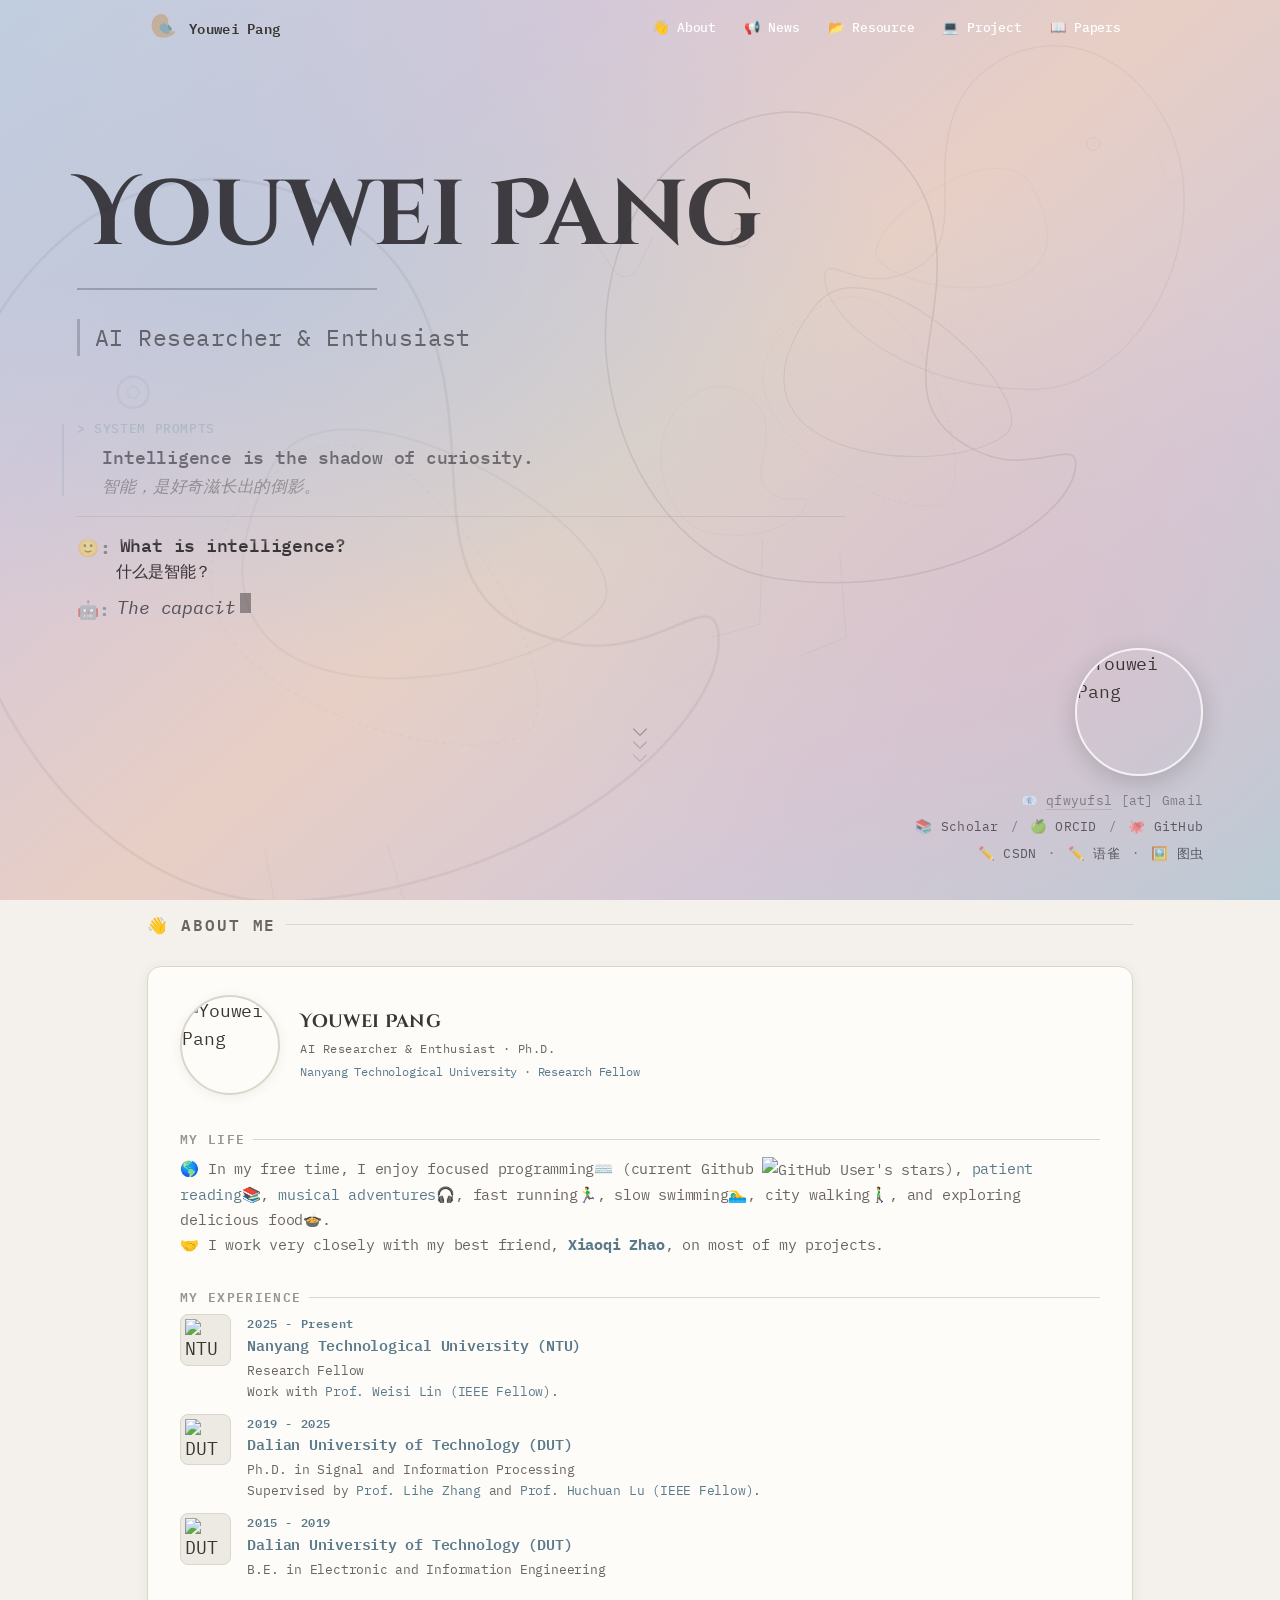
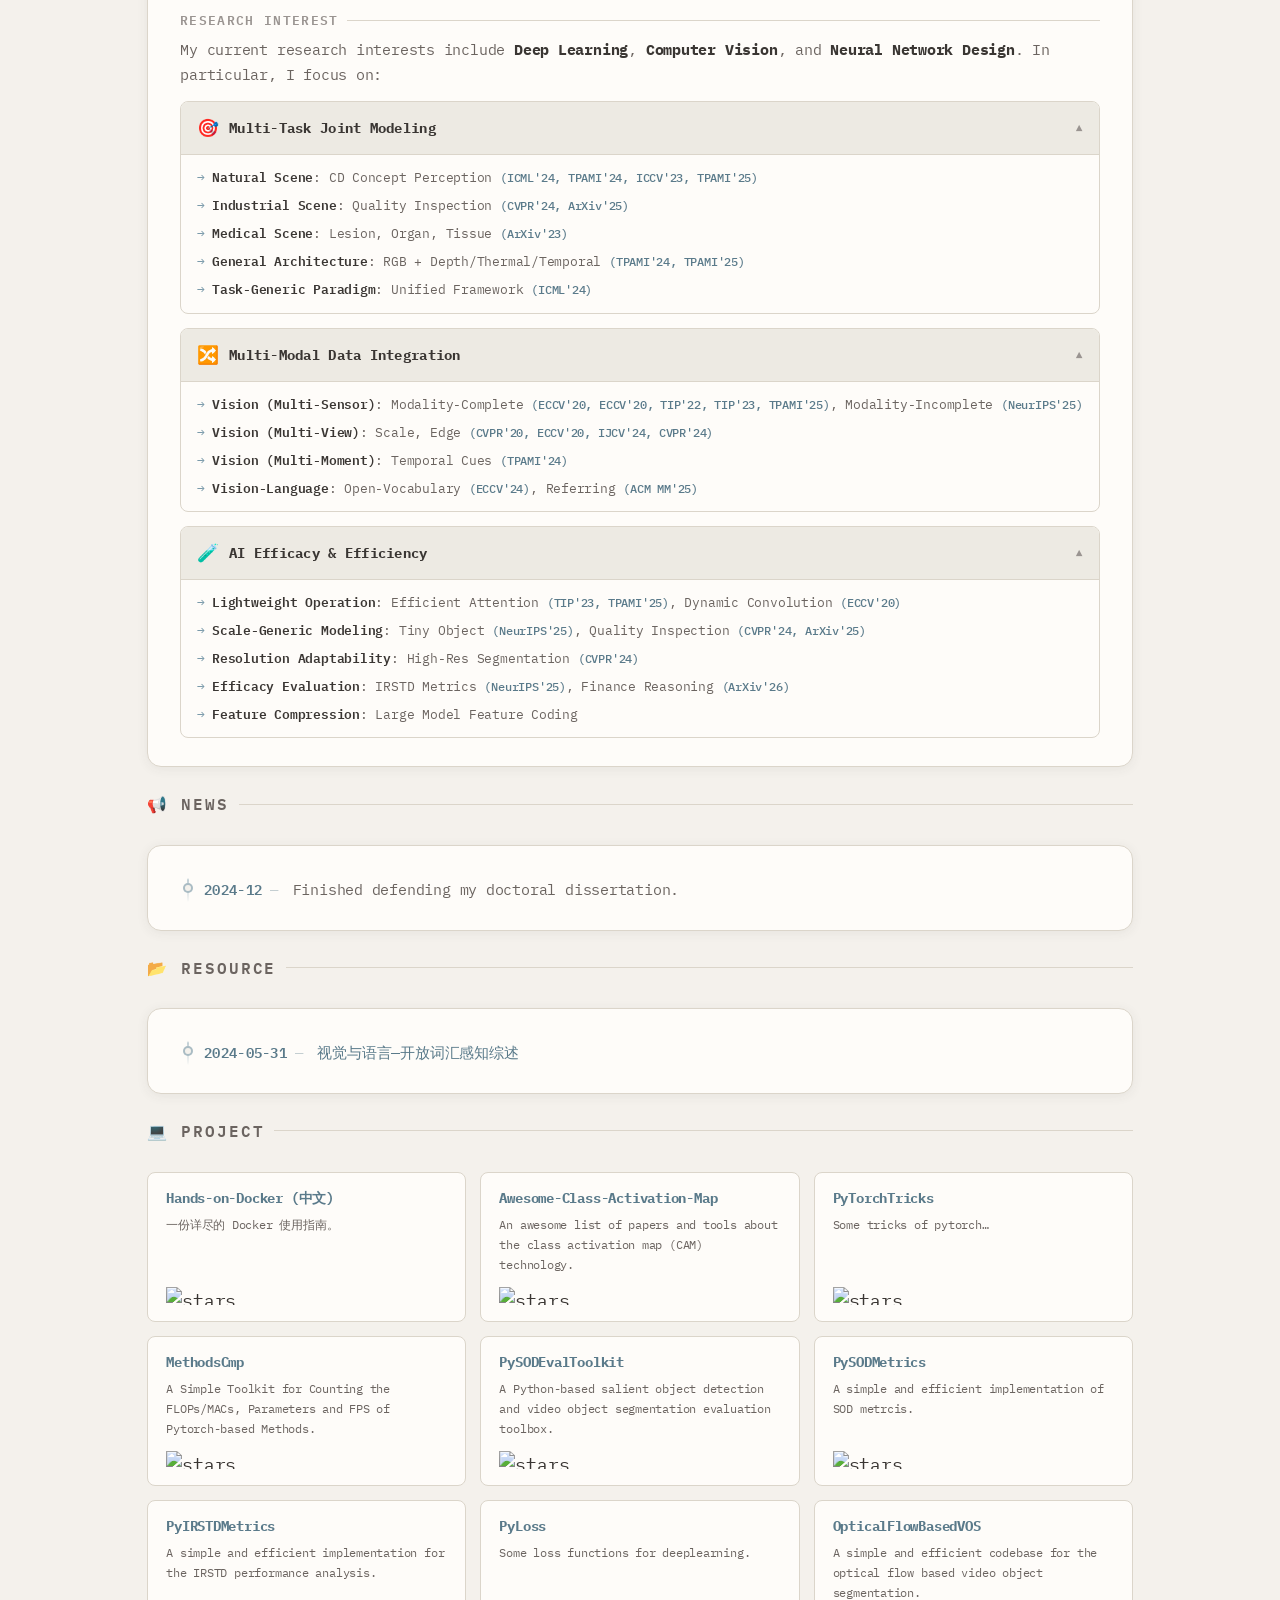
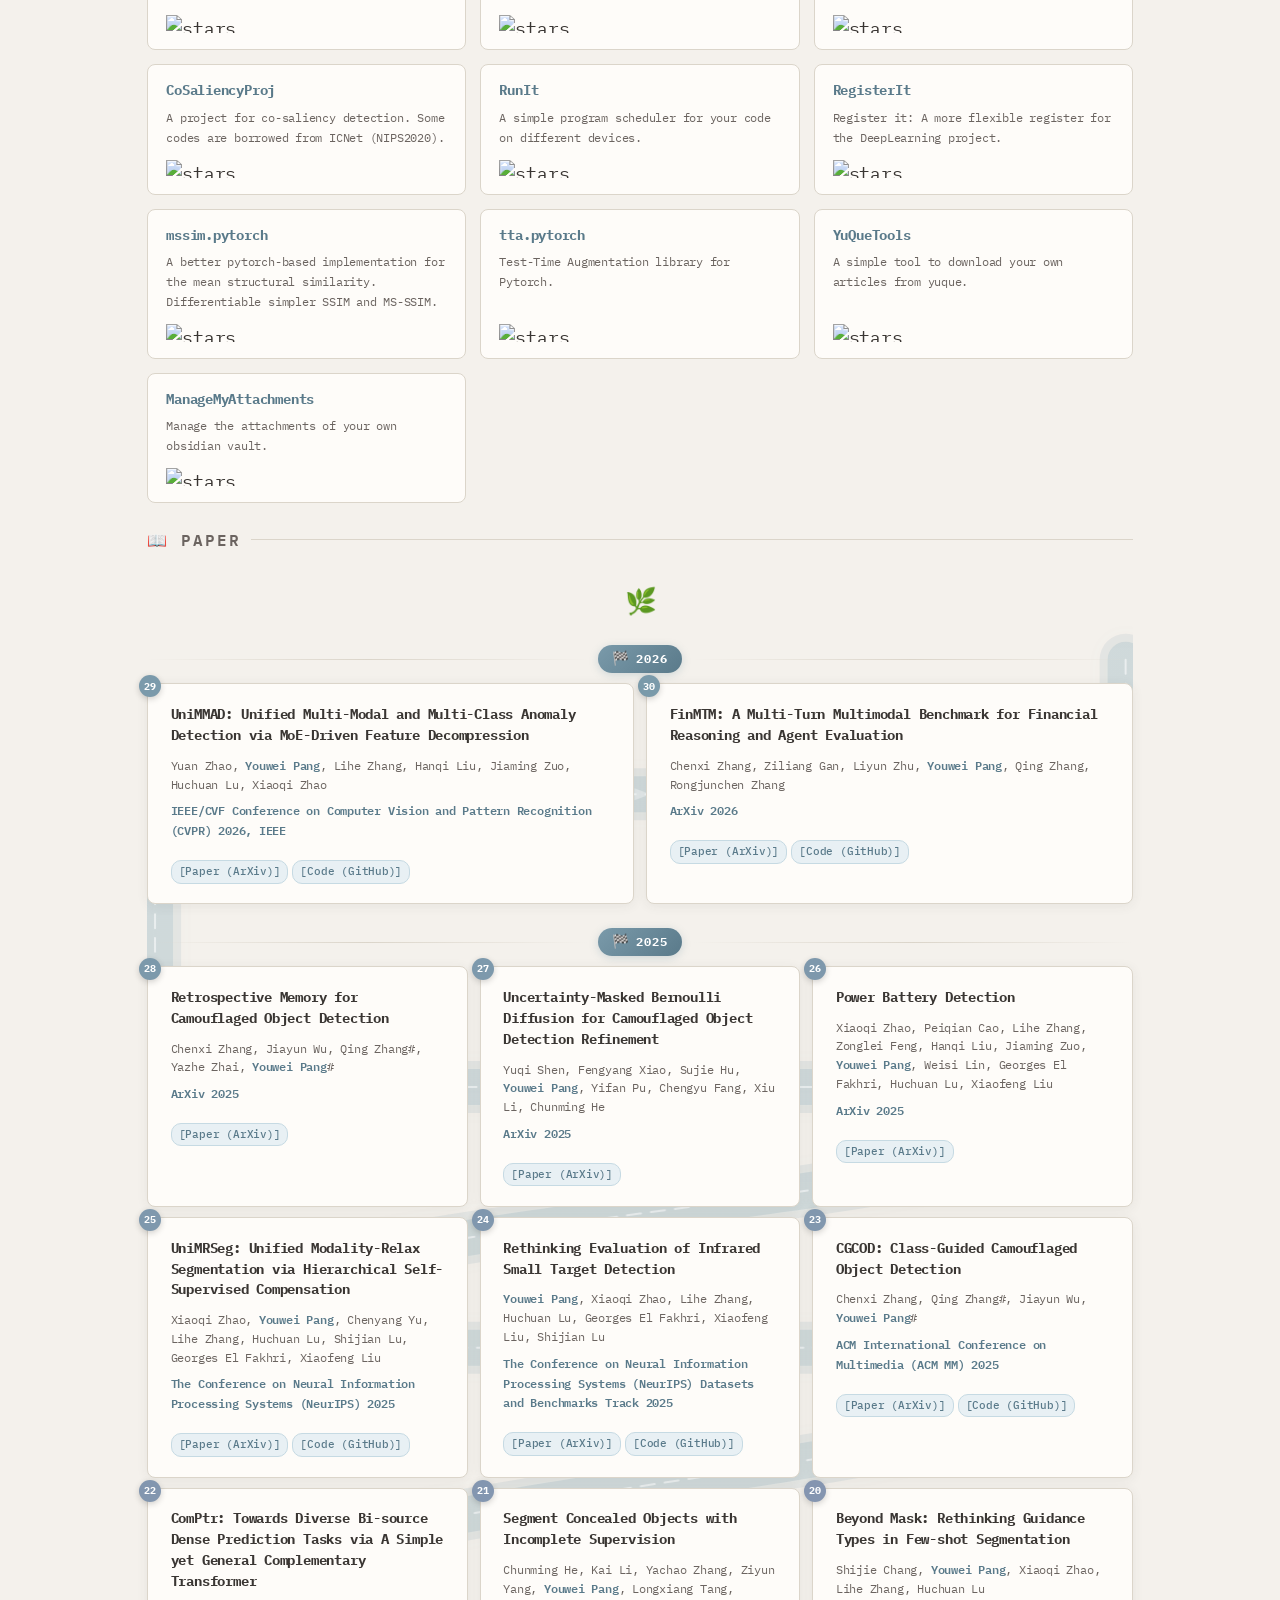
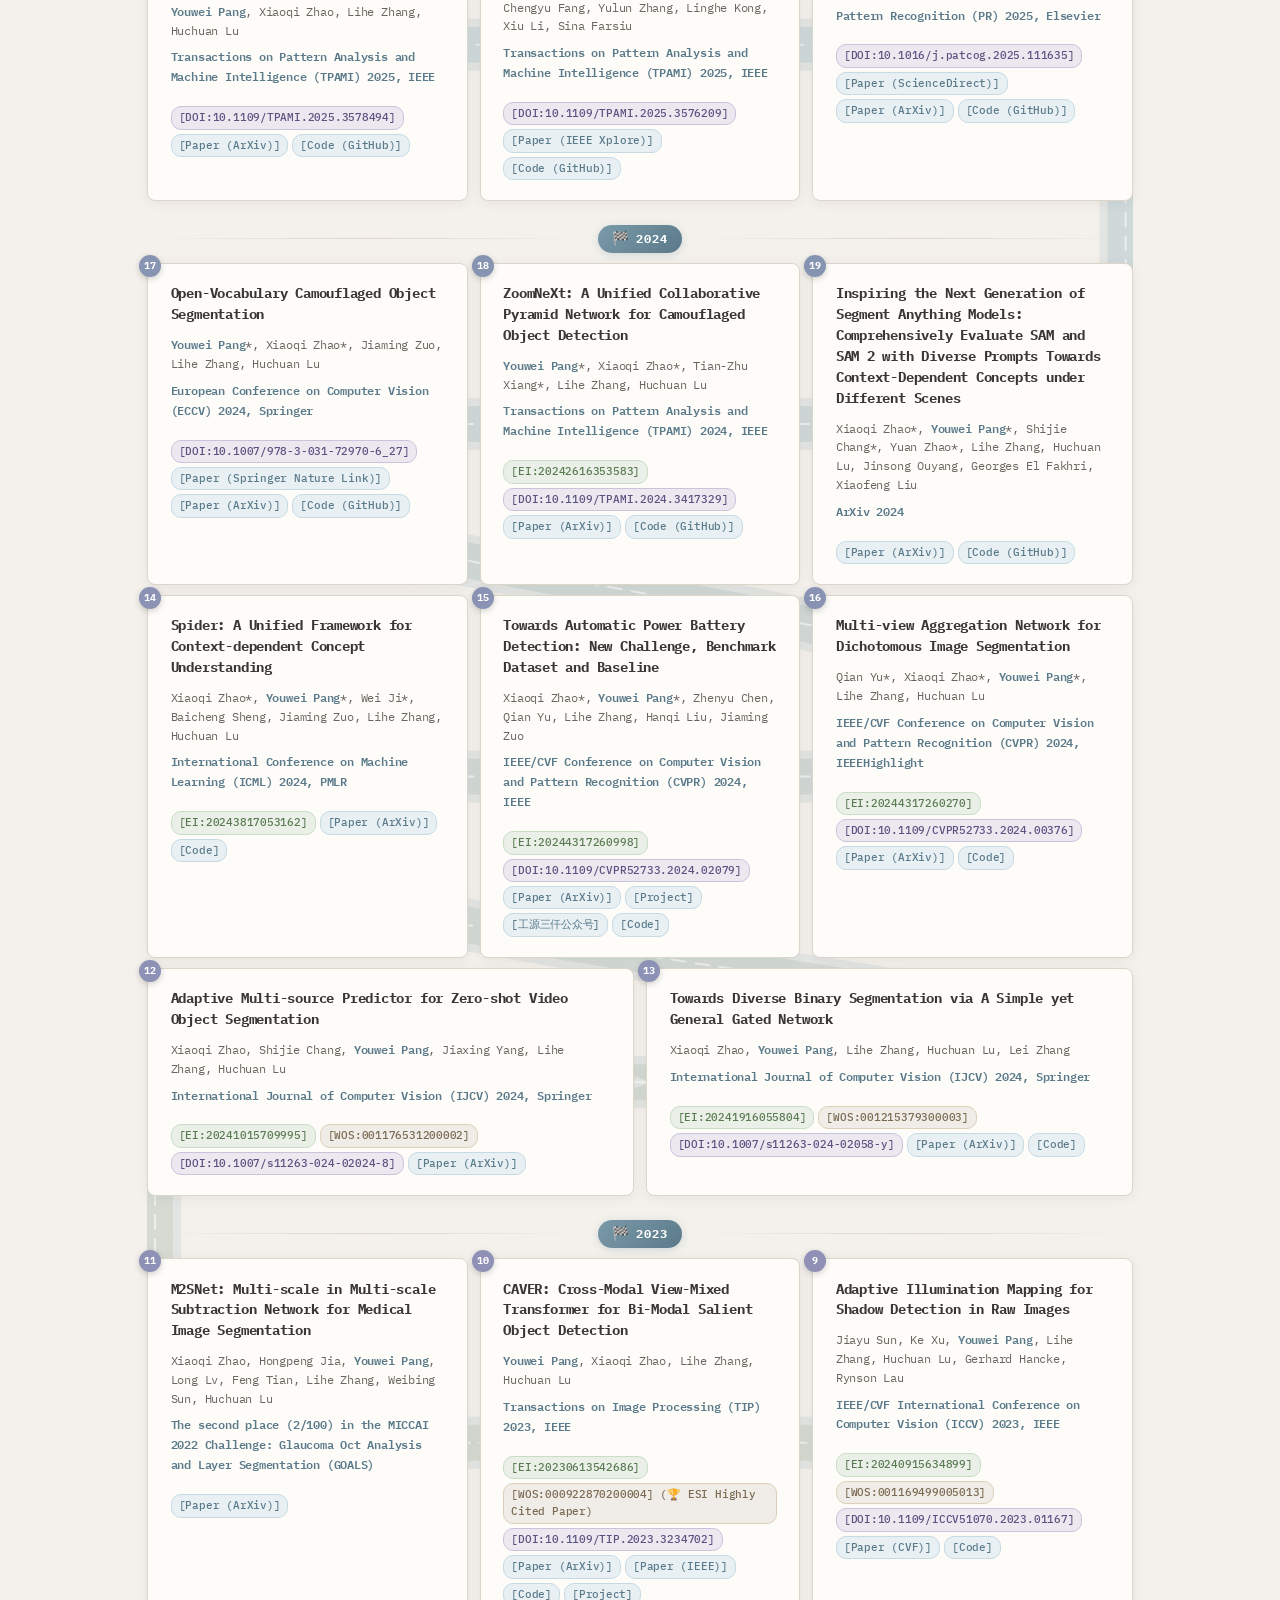
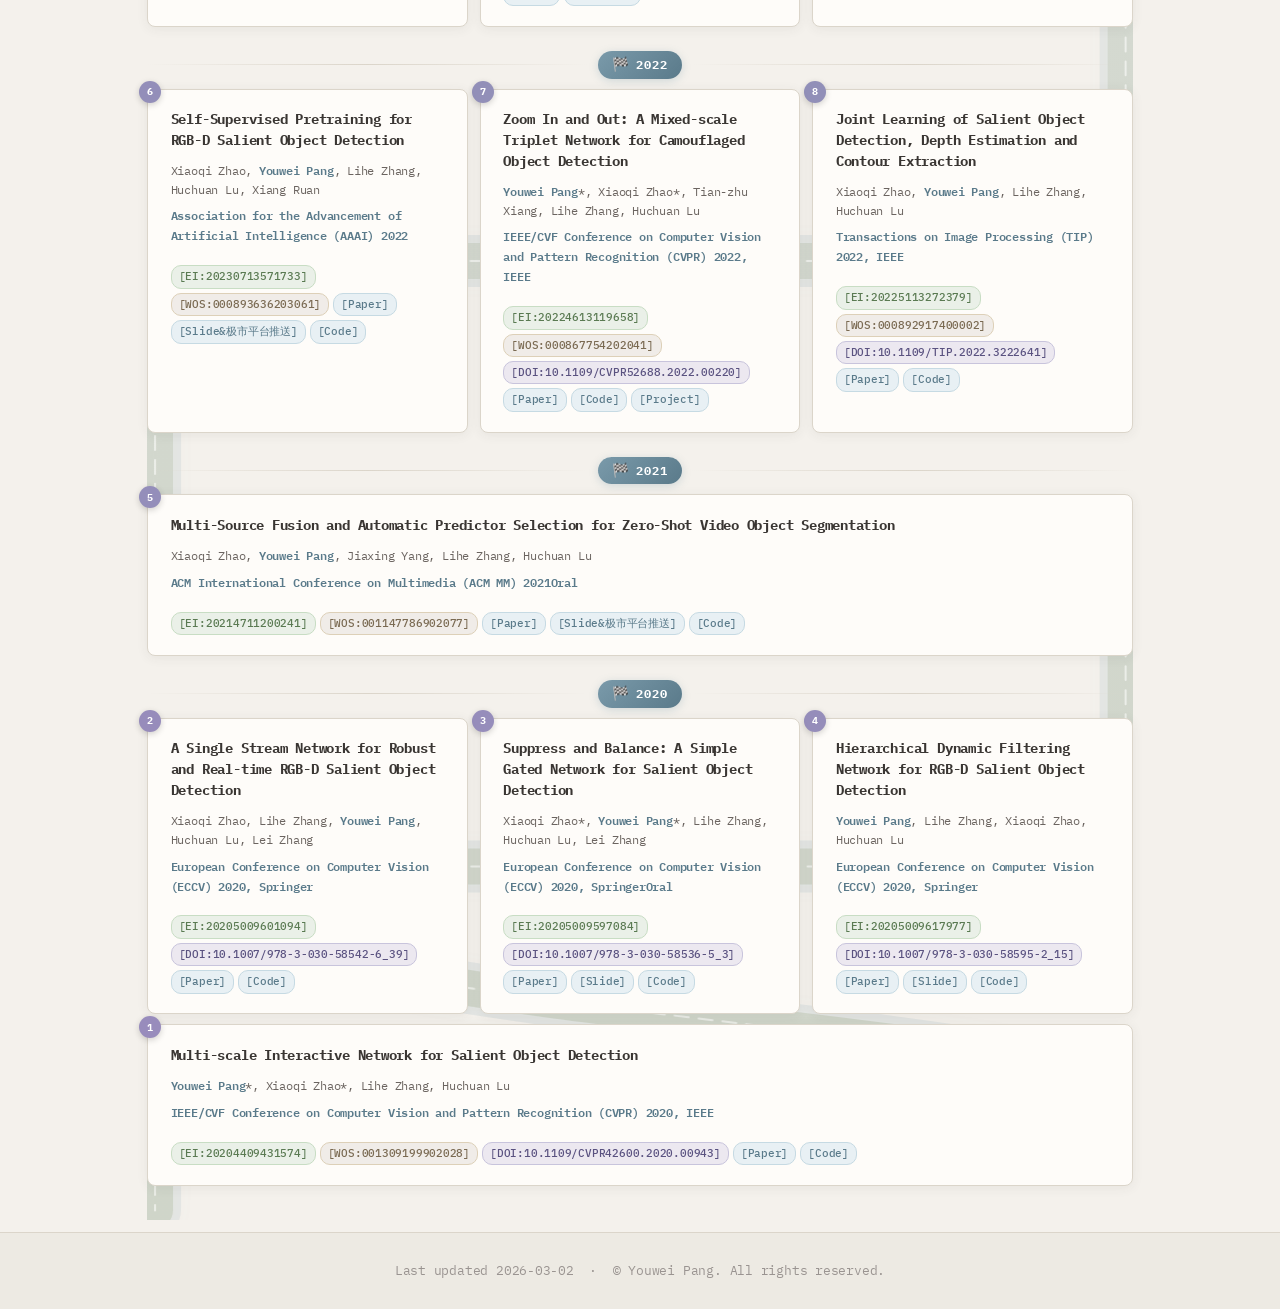
==== commit 1457f8f1: "feat: 新增动态、修正项目ID，并全面优化了页面排版、响应式布局及终端UI样式。" ====
--- a/index.html
+++ b/index.html
@@ -65,7 +65,8 @@
       font-family: 'IBM Plex Mono', monospace;
       background: var(--bg);
       color: var(--text);
-      font-size: 15px;
+      font-size: clamp(15px, 0.4vw + 13px, 18px);
+      /* 基础字号随屏幕宽度微分增长 */
       line-height: 1.6;
       letter-spacing: -0.012em;
     }
@@ -90,9 +91,10 @@
     }
 
     .container {
-      max-width: 960px;
+      max-width: clamp(800px, 85vw, 1100px);
+      /* 容器宽度随比例扩展，最大放宽至 1100px */
       margin: 0 auto;
-      padding: 0 24px;
+      padding: 0 4vw;
     }
 
     .section {
@@ -446,11 +448,13 @@
     /* 超大姓名：换用华丽衬线体 Cinzel Decorative */
     .hero-name {
       font-family: 'Cinzel Decorative', serif;
-      font-size: clamp(2.2rem, 6.5vw, 6.2rem);
+      font-size: clamp(2.4rem, 7.2vw, 7.8rem);
+      /* 缩小上限，避免在超宽屏下侵占过多空间 */
       font-weight: 700;
       color: rgba(30, 28, 32, 0.82);
-      line-height: 1.08;
-      letter-spacing: 0.01em;
+      line-height: 1.02;
+      /* 稍微压缩行高，使标题更紧凑有力 */
+      letter-spacing: -0.01em;
       margin-bottom: 0.1em;
     }
 
@@ -496,14 +500,13 @@
       display: flex;
       align-items: center;
       gap: 20px;
-      margin-bottom: 20px;
-      padding-bottom: 16px;
-      border-bottom: 1px solid var(--border);
+      margin-bottom: 12px;
     }
 
     .about-avatar-panel img {
-      width: 84px;
-      height: 84px;
+      width: clamp(64px, 10vw, 100px);
+      /* 限制在 960px 容器内的适度比例 */
+      aspect-ratio: 1 / 1;
       border-radius: 50%;
       border: 2.5px solid var(--border);
       object-fit: cover;
@@ -543,14 +546,14 @@
     /* 大标题通证行：简介一行字 */
     .hero-tagline {
       font-family: 'IBM Plex Mono', monospace;
-      font-size: clamp(0.88rem, 2.2vw, 1.25rem);
+      font-size: clamp(0.95rem, 2.2vw, 1.45rem);
+      /* 缩小上限，提升基准大小，使其更稳重 */
       font-weight: 400;
       color: rgba(40, 35, 40, 0.62);
-      letter-spacing: 0.01em;
-      margin-top: 0.6em;
-      padding-left: 0.1em;
+      letter-spacing: 0.02em;
+      margin-top: 0.8em;
+      padding-left: 0.65em;
       border-left: 3px solid rgba(30, 28, 32, 0.22);
-      padding-left: 0.65em;
     }
 
 
@@ -558,21 +561,38 @@
     .hero-chat {
       margin-top: 3.5em;
       /* 稍微靠下，避免太挤 */
-      max-width: clamp(300px, 55vw, 620px);
+      max-width: clamp(300px, 60vw, 900px);
       position: relative;
     }
 
-    /* 终端内容区：无框、全透明、上下渐变遮罩 */
+    /* 终端标题区：格言/箴言风格 */
+    .hero-crt-header {
+      padding: 0 0 16px 0;
+      border-bottom: 1px solid rgba(20, 18, 28, 0.08);
+      margin-bottom: 12px;
+      position: relative;
+    }
+
+    /* 修饰性的左侧小装饰条 */
+    .hero-crt-header::before {
+      content: "";
+      position: absolute;
+      left: -15px;
+      top: 5px;
+      bottom: 20px;
+      width: 2px;
+      background: var(--primary);
+      opacity: 0.2;
+    }
+
+    /* 终端内容区：对话滚动 */
     .hero-crt-body {
-      padding: 10px 0;
-      /* 取消左右 padding，随心所欲自由伸展 */
-      height: clamp(120px, 20vh, 180px);
+      padding: 2px 0;
+      height: clamp(100px, 18vh, 220px);
       overflow-y: auto;
       scroll-behavior: smooth;
-      /* 上下渐变淡出蒙版，产生文字浮现和消弭的电影感 */
-      mask-image: linear-gradient(to bottom, transparent 0%, black 15%, black 85%, transparent 100%);
-      -webkit-mask-image: linear-gradient(to bottom, transparent 0%, black 15%, black 85%, transparent 100%);
-      /* 隐藏滚动条 */
+      mask-image: linear-gradient(to bottom, transparent 0%, black 10%, black 90%, transparent 100%);
+      -webkit-mask-image: linear-gradient(to bottom, transparent 0%, black 10%, black 90%, transparent 100%);
       scrollbar-width: none;
       -ms-overflow-style: none;
     }
@@ -584,8 +604,9 @@
     /* 单行输出 */
     .tline {
       font-family: 'IBM Plex Mono', monospace;
-      font-size: clamp(0.72rem, 1.35vw, 0.88rem);
-      line-height: 1.8;
+      font-size: clamp(0.85rem, 1.4vw, 1.2rem);
+      /* 修正上限：对话文字不应无限膨胀，保持在舒适的阅读字号 */
+      line-height: 1.7;
       display: flex;
       align-items: flex-start;
       gap: 0;
@@ -617,11 +638,12 @@
     .tprompt-u {
       color: rgba(30, 28, 32, 0.40);
       /* 极度收敛的灰色 */
-      margin-right: 12px;
+      margin-right: 8px;
       flex-shrink: 0;
       user-select: none;
       font-weight: 600;
       letter-spacing: 0.05em;
+      min-width: 1.1rem;
     }
 
     .ttext-u {
@@ -634,10 +656,11 @@
     .tprompt-ai {
       color: rgba(50, 90, 140, 0.45);
       /* 微弱的深蓝预设 */
-      margin-right: 12px;
+      margin-right: 8px;
       flex-shrink: 0;
       user-select: none;
       font-weight: 600;
+      min-width: 1.1rem;
     }
 
     .ttext-ai {
@@ -677,7 +700,7 @@
 
     /* 分隔线 */
     .hero-divider {
-      width: clamp(60px, 18vw, 180px);
+      width: clamp(60px, 25vw, 300px);
       height: 1.5px;
       background: rgba(30, 28, 32, 0.25);
       margin: 1.4em 0 1.6em;
@@ -699,50 +722,58 @@
     .hero-meta {
       display: flex;
       flex-direction: column;
-      gap: 5px;
-      align-items: flex-start;
+      gap: 6px;
+      align-items: flex-end;
+      /* 右对齐 */
+      z-index: 5;
     }
 
     .hero-meta-line {
       display: flex;
-      align-items: flex-start;
+      flex-wrap: wrap;
+      align-items: center;
+      gap: 10px;
       font-family: 'IBM Plex Mono', monospace;
-      font-size: 0.75rem;
+      font-size: clamp(0.7rem, 1.05vw, 0.95rem);
       font-weight: 400;
-      color: rgba(30, 28, 32, 0.55);
-      letter-spacing: 0.04em;
-      text-transform: uppercase;
-      line-height: 1.4;
-    }
-
-    .hm-icon {
-      width: 18px;
-      /* 固定宽度，确保所有文字部分绝对左对齐 */
-      display: inline-flex;
-      justify-content: flex-start;
-      align-items: center;
-      flex-shrink: 0;
-      height: 1.4em;
-      /* 撑满行高保持垂直居中 */
-    }
-
-    .hero-meta-line strong {
-      color: rgba(30, 28, 32, 0.78);
-      font-weight: 600;
-    }
-
-    /* 右侧：头像 + 社交链接 */
+      color: rgba(30, 28, 32, 0.45);
+      letter-spacing: 0.02em;
+      line-height: 1.5;
+      justify-content: flex-end;
+    }
+
+    .hero-meta-line a {
+      color: rgba(30, 28, 32, 0.65);
+      text-decoration: none;
+      transition: all 0.2s;
+      border-bottom: 1px solid transparent;
+    }
+
+    .hero-meta-line a:hover {
+      color: var(--primary);
+      border-bottom-color: var(--primary);
+    }
+
+    .hero-meta-sep {
+      opacity: 0.6;
+      font-size: 0.9em;
+      color: rgba(30, 28, 32, 0.8);
+      margin: 0 2px;
+    }
+
+    /* 右侧布局：头像 + 下方多行信息 */
     .hero-right {
       display: flex;
       flex-direction: column;
       align-items: flex-end;
-      gap: 16px;
+      gap: 14px;
     }
 
     /* 头像—圆形小壳 */
     .hero-avatar img {
-      width: 88px;
-      height: 88px;
+      width: clamp(80px, 10vw, 180px);
+      /* 稍微加大上线，且使用 vw 驱动 */
+      aspect-ratio: 1 / 1;
       border-radius: 50%;
       border: 2.5px solid rgba(255, 255, 255, 0.75);
       object-fit: cover;
@@ -753,61 +784,6 @@
     .hero-avatar img:hover {
       transform: scale(1.06);
       box-shadow: 0 10px 32px rgba(0, 0, 0, 0.22);
-    }
-
-    /* 社交链接区域：纵向分行，每行内横向排列 */
-    .hero-links {
-      display: flex;
-      flex-direction: column;
-      align-items: flex-end;
-      gap: 5px;
-    }
-
-    .hero-btn {
-      display: inline-flex;
-      align-items: center;
-      gap: 4px;
-      padding: 5px 13px;
-      background: rgba(255, 255, 255, 0.28);
-      border: 1px solid rgba(255, 255, 255, 0.55);
-      border-radius: 20px;
-      color: rgba(30, 28, 32, 0.82);
-      font-size: 0.76rem;
-      font-family: 'IBM Plex Mono', monospace;
-      font-weight: 500;
-      letter-spacing: 0.02em;
-      backdrop-filter: blur(8px);
-      transition: background var(--transition), transform var(--transition), color var(--transition);
-      cursor: pointer;
-      white-space: nowrap;
-    }
-
-    .hero-btn:hover {
-      background: rgba(255, 255, 255, 0.55);
-      color: rgba(20, 18, 22, 0.95);
-      transform: translateY(-1px);
-    }
-
-    .hero-btn a {
-      color: inherit;
-    }
-
-    #email {
-      cursor: pointer;
-    }
-
-
-
-    /* 行内分行链接 */
-    .hero-links-row {
-      display: flex;
-      flex-wrap: wrap;
-      gap: 6px;
-      justify-content: flex-end;
-    }
-
-    .hero-links-row+.hero-links-row {
-      margin-top: 5px;
     }
 
     /* 运动提示 — 保留小箭头但隐藏 logo */
@@ -870,13 +846,9 @@
         gap: 16px;
       }
 
-      .hero-links {
-        justify-content: flex-start;
-      }
-
       .hero-avatar img {
-        width: 68px;
-        height: 68px;
+        width: 18vw;
+        min-width: 60px;
       }
     }
 
@@ -910,8 +882,8 @@
     }
 
     .timeline-logo {
-      width: 48px;
-      height: 48px;
+      width: 3.2rem;
+      height: 3.2rem;
       flex-shrink: 0;
       border-radius: var(--radius);
       overflow: hidden;
@@ -942,7 +914,7 @@
     }
 
     .timeline-inst {
-      font-size: 0.88rem;
+      font-size: 0.95rem;
       font-weight: 600;
       color: var(--text);
     }
@@ -1005,52 +977,67 @@
     .news-list {
       display: flex;
       flex-direction: column;
-      gap: 12px;
+      gap: 20px;
       position: relative;
-      padding-left: 20px;
-    }
-
-    /* 垂直引导线 */
+      /* X = 24px，决定了所有子项左偏移 */
+      padding-left: 24px;
+    }
+
+    /* 垂直时间轴线：left=7px，width=2px → 线中心 X = 8px */
     .news-list::before {
       content: '';
       position: absolute;
-      left: 6px;
-      top: 5px;
-      bottom: 5px;
-      width: 1px;
-      background: var(--border);
+      left: 7px;
+      top: 0;
+      bottom: 0;
+      width: 2px;
+      background: linear-gradient(to bottom,
+          transparent 0%,
+          rgba(122, 154, 170, 0.45) 8%,
+          rgba(122, 154, 170, 0.25) 55%,
+          rgba(122, 154, 170, 0.08) 90%,
+          transparent 100%);
     }
 
     .news-item {
       display: flex;
-      align-items: baseline;
-      gap: 12px;
+      align-items: flex-start;
+      gap: 14px;
       position: relative;
     }
 
-    /* 时间轴图标定位 */
-    .news-item .item-icon {
+    /*
+      对齐推导（全以 .news-list 左边缘为基准）：
+        线中心 X   = left(7) + width(2)/2        = 8px
+        dot 中心 X = padding(24) + left(-21) + w(10)/2 = 8px ✓
+    */
+    .news-item .item-dot {
       position: absolute;
-      left: -23px;
-      top: 4px;
-      width: 14px;
-      height: 14px;
+      left: -21px;
+      top: 0.28em;
+      /* 垂直对齐首行文字中心 */
+      width: 10px;
+      height: 10px;
+      border-radius: 50%;
+      background: var(--bg);
+      border: 2px solid rgba(122, 154, 170, 0.6);
       z-index: 2;
-      background: var(--bg);
-    }
-
-    .news-item .item-icon svg {
-      width: 100%;
-      height: 100%;
+      transition: border-color 0.22s, box-shadow 0.22s, background 0.22s;
+      box-sizing: border-box;
+    }
+
+    .news-item:hover .item-dot {
+      background: rgba(122, 154, 170, 0.12);
+      border-color: var(--primary);
+      box-shadow: 0 0 0 3px rgba(122, 154, 170, 0.14);
     }
 
     .news-date {
-      flex-shrink: 0;
-      width: 100px;
-      /* 统一宽度确保对齐 */
-      font-weight: 500;
+      font-weight: 600;
       color: var(--primary-d);
-      font-size: 0.88rem;
+      font-size: 0.85rem;
+      letter-spacing: 0.02em;
+      white-space: nowrap;
     }
 
     .news-content {
@@ -1058,6 +1045,25 @@
       font-size: 0.92rem;
       color: var(--text-2);
       line-height: 1.6;
+    }
+
+    /* 日期与内容分隔符 */
+    .news-date::after {
+      content: ' —';
+      opacity: 0.35;
+      font-weight: 400;
+    }
+
+    .news-grid {
+      display: grid;
+      grid-template-columns: 1fr 1fr;
+      gap: 20px;
+    }
+
+    @media (max-width: 850px) {
+      .news-grid {
+        grid-template-columns: 1fr;
+      }
     }
 
     /* ===== PROJECTS ===== */
@@ -1565,36 +1571,36 @@
       background: var(--surface);
       border: 1px solid var(--border);
       border-radius: var(--radius);
-      padding: 13px 14px;
+      padding: 1.1em 1.25em;
       box-shadow: var(--shadow);
       transition: box-shadow var(--transition), transform var(--transition),
         border-color var(--transition);
       display: flex;
       flex-direction: column;
-      gap: 4px;
+      gap: 5px;
     }
 
     .ptl-card:hover {
       box-shadow: var(--shadow-h);
-      transform: translateY(-3px);
+      transform: translateY(-3.5px);
       border-color: var(--primary);
     }
 
     .ptl-card .paper-title {
-      font-size: 0.82rem;
+      font-size: 0.9rem;
       font-weight: 700;
       color: var(--text);
       line-height: 1.45;
     }
 
     .ptl-card .paper-author {
-      font-size: 0.71rem;
+      font-size: 0.78rem;
       color: var(--text-2);
       line-height: 1.5;
     }
 
     .ptl-card .paper-conf {
-      font-size: 0.71rem;
+      font-size: 0.78rem;
       font-weight: 600;
       color: var(--primary-d);
     }
@@ -1613,12 +1619,13 @@
     .ptl-card .paper-tags {
       display: flex;
       flex-wrap: wrap;
-      gap: 3px;
-      margin-top: 4px;
+      gap: 4px;
+      margin-top: 6px;
     }
 
     .ptl-card .tag {
-      font-size: 0.63rem;
+      font-size: 0.68rem;
+      padding: 2px 7px;
     }
 
     /* 响应式：小屏改为单列，不再蛇形 */
@@ -1676,7 +1683,7 @@
     <!-- 小鸟幻影群：多层、多大小、全面布局 -->
     <!-- 左下角：特大、极淡 -->
     <div class="hero-bird-ghost" style="top:auto;bottom:-8%;left:-4%;right:auto;opacity:0.06;transform:rotate(-12deg) scale(1.3);animation-duration:22s;">
-      <svg viewBox="0 0 1024 1024" xmlns="http://www.w3.org/2000/svg" fill="none" style="width:clamp(320px,55vw,800px)">
+      <svg viewBox="0 0 1024 1024" xmlns="http://www.w3.org/2000/svg" fill="none" style="width:clamp(320px,60vw,1400px)">
         <path d="M900.53 638.76c-18.3 86.91-221.86 208.13-478 171.54C150.46 771.44 26 281.88 315 103.56c161.25-99.49 326.71 5 356.8 130.37C713 405.47 583.15 534.58 749.57 609c86.91 38.91 164.43-34.33 150.96 29.76z" stroke="rgba(20,18,28,1)" stroke-width="2.5" />
         <path d="M484.32 375.24C575.25 255.5 857.87 527.6 788.67 581.07c-94.76 73.21-491.01 39.99-304.35-205.83z" stroke="rgba(20,18,28,0.75)" stroke-width="1.8" />
         <path d="M512.24 366c137.48-60.86 253.34 314 166.92 327.31C560.81 711.56 230 490.92 512.24 366z" stroke="rgba(20,18,28,0.5)" stroke-width="1.2" stroke-dasharray="5 4" />
@@ -1690,7 +1697,7 @@
 
     <!-- 右上角：中尺、少旋转 -->
     <div class="hero-bird-ghost" style="top:-5%;right:-2%;left:auto;bottom:auto;opacity:0.08;transform:rotate(8deg) scale(0.82) scaleX(-1);animation-duration:26s;animation-delay:-8s;">
-      <svg viewBox="0 0 1024 1024" xmlns="http://www.w3.org/2000/svg" fill="none" style="width:clamp(220px,38vw,560px)">
+      <svg viewBox="0 0 1024 1024" xmlns="http://www.w3.org/2000/svg" fill="none" style="width:clamp(220px,45vw,1000px)">
         <path d="M900.53 638.76c-18.3 86.91-221.86 208.13-478 171.54C150.46 771.44 26 281.88 315 103.56c161.25-99.49 326.71 5 356.8 130.37C713 405.47 583.15 534.58 749.57 609c86.91 38.91 164.43-34.33 150.96 29.76z" stroke="rgba(20,18,28,1)" stroke-width="2" />
         <path d="M484.32 375.24C575.25 255.5 857.87 527.6 788.67 581.07c-94.76 73.21-491.01 39.99-304.35-205.83z" stroke="rgba(20,18,28,0.7)" stroke-width="1.5" />
         <path d="M512.24 366c137.48-60.86 253.34 314 166.92 327.31C560.81 711.56 230 490.92 512.24 366z" stroke="rgba(20,18,28,0.45)" stroke-width="1" stroke-dasharray="6 5" />
@@ -1702,7 +1709,7 @@
 
     <!-- 中局坐落：小尺、局部居中 -->
     <div class="hero-bird-ghost" style="top:28%;left:38%;right:auto;bottom:auto;opacity:0.055;transform:rotate(3deg) scale(0.45);animation-duration:30s;animation-delay:-14s;">
-      <svg viewBox="0 0 1024 1024" xmlns="http://www.w3.org/2000/svg" fill="none" style="width:clamp(180px,28vw,440px)">
+      <svg viewBox="0 0 1024 1024" xmlns="http://www.w3.org/2000/svg" fill="none" style="width:clamp(180px,35vw,800px)">
         <path d="M900.53 638.76c-18.3 86.91-221.86 208.13-478 171.54C150.46 771.44 26 281.88 315 103.56c161.25-99.49 326.71 5 356.8 130.37C713 405.47 583.15 534.58 749.57 609c86.91 38.91 164.43-34.33 150.96 29.76z" stroke="rgba(20,18,28,1)" stroke-width="3" />
         <path d="M484.32 375.24C575.25 255.5 857.87 527.6 788.67 581.07c-94.76 73.21-491.01 39.99-304.35-205.83z" stroke="rgba(20,18,28,0.75)" stroke-width="2" stroke-dasharray="8 3" />
         <circle cx="365.86" cy="264.78" r="18" stroke="rgba(20,18,28,0.85)" stroke-width="2" />
@@ -1711,7 +1718,7 @@
 
     <!-- 右中部：主觴大图 + 数字网格 -->
     <div class="hero-bird-ghost" style="top:8%;right:4%;left:auto;bottom:auto;opacity:0.10;animation-duration:20s;animation-delay:-4s;">
-      <svg viewBox="0 0 1024 1024" xmlns="http://www.w3.org/2000/svg" fill="none" style="width:clamp(260px,42vw,650px)">
+      <svg viewBox="0 0 1024 1024" xmlns="http://www.w3.org/2000/svg" fill="none" style="width:clamp(260px,50vw,1200px)">
         <path d="M900.53 638.76c-18.3 86.91-221.86 208.13-478 171.54C150.46 771.44 26 281.88 315 103.56c161.25-99.49 326.71 5 356.8 130.37C713 405.47 583.15 534.58 749.57 609c86.91 38.91 164.43-34.33 150.96 29.76z" stroke="rgba(20,18,28,0.85)" stroke-width="2.5" />
         <path d="M484.32 375.24C575.25 255.5 857.87 527.6 788.67 581.07c-94.76 73.21-491.01 39.99-304.35-205.83z" stroke="rgba(20,18,28,0.65)" stroke-width="1.8" />
         <path d="M512.24 366c137.48-60.86 253.34 314 166.92 327.31C560.81 711.56 230 490.92 512.24 366z" stroke="rgba(20,18,28,0.45)" stroke-width="1.2" stroke-dasharray="5 4" />
@@ -1741,8 +1748,25 @@
 
         <!-- 沉浸式交互对谈融入背景 -->
         <div class="hero-chat" id="heroChat">
+          <!-- 固定终端顶部 -->
+          <div class="hero-crt-header">
+            <!-- 箴言提示符：字号加大，间距减小 -->
+            <div style="font-size: 0.8rem; color: var(--primary); opacity: 0.35; letter-spacing: 0.05em; margin-bottom: 4px; font-family: 'IBM Plex Mono', monospace; font-weight: 500;">
+              &gt; SYSTEM PROMPTS
+            </div>
+            <!-- 英文箴言行 -->
+            <div class="tline" style="margin-bottom:0; animation:none; opacity:1;">
+              <span class="tprompt-u" style="display:inline-block; width:0.8rem; opacity:0"></span> <!-- 极小占位 -->
+              <span style="color:rgba(30,28,32,0.55); font-weight: 500;">Intelligence is the shadow of curiosity.</span>
+            </div>
+            <!-- 中文箴言行 -->
+            <div class="tline" style="margin-top:-2px; margin-bottom:0; animation:none; opacity:1; font-size:0.92em;">
+              <span class="tprompt-u" style="display:inline-block; width:0.8rem; opacity:0"></span>
+              <span style="color:rgba(30,28,32,0.35); font-style: italic;">智能，是好奇滋长出的倒影。</span>
+            </div>
+          </div>
           <div class="hero-crt-body" id="termBody">
-            <!-- 动态追加内容 -->
+            <!-- 仅滚动内容 -->
           </div>
         </div>
 
@@ -1751,43 +1775,34 @@
 
 
 
-    <!-- 底部：左下角状态行，右下角头像+链接 -->
     <div class="hero-bottom">
-      <div class="hero-meta">
-        <div class="hero-meta-line">
-          <span class="hm-icon">🇸🇬</span>
-          <span>Singapore &middot; NTU</span>
-        </div>
-        <div class="hero-meta-line">
-          <span class="hm-icon">🏫</span>
-          <span>Research Fellow, 2025 &ndash; Present</span>
-        </div>
-        <div class="hero-meta-line" style="font-size:0.66rem;opacity:0.4;margin-top:2px;">
-          <span class="hm-icon">©️</span>
-          <span>Youwei Pang</span>
-        </div>
-      </div>
+      <div class="hero-left-stub"></div> <!-- 左下角留空 -->
 
       <div class="hero-right">
         <div class="hero-avatar">
           <img src="https://avatars.githubusercontent.com/u/26847524" alt="Youwei Pang" />
         </div>
-        <div class="hero-links">
-          <!-- 第一行：邮件独占 -->
-          <div class="hero-links-row">
-            <div class="hero-btn">📧 <span id="email" onclick="startDecoding()" style="cursor:pointer;">qfwyufsl</span> [at] Gmail</div>
+
+        <div class="hero-meta">
+          <!-- 第一行：联系方式 -->
+          <div class="hero-meta-line">
+            <span style="cursor:default">📧 <span id="email" onclick="startDecoding()" style="cursor:pointer;border-bottom:1px solid rgba(30,28,32,0.12)">qfwyufsl</span> [at] Gmail</span>
           </div>
-          <!-- 第二行：学术身份 -->
-          <div class="hero-links-row">
-            <div class="hero-btn"><a href="https://scholar.google.com/citations?user=jdo9_goAAAAJ&amp;hl=en" target="_blank">📚 Scholar</a></div>
-            <div class="hero-btn"><a href="https://orcid.org/0000-0002-3950-0956" target="_blank">🍏 ORCID</a></div>
+          <!-- 第二行：学术 & 代码 -->
+          <div class="hero-meta-line">
+            <a href="https://scholar.google.com/citations?user=jdo9_goAAAAJ&amp;hl=en" target="_blank">📚 Scholar</a>
+            <span class="hero-meta-sep">/</span>
+            <a href="https://orcid.org/0000-0002-3950-0956" target="_blank">🍏 ORCID</a>
+            <span class="hero-meta-sep">/</span>
+            <a href="https://github.com/lartpang" target="_blank">🐙 GitHub</a>
           </div>
-          <!-- 第三行：博客/社交 -->
-          <div class="hero-links-row">
-            <div class="hero-btn"><a href="https://github.com/lartpang" target="_blank">🐙 GitHub</a></div>
-            <div class="hero-btn"><a href="https://blog.csdn.net/p_lart" target="_blank">✏️ CSDN</a></div>
-            <div class="hero-btn"><a href="https://www.yuque.com/lart" target="_blank">✏️ 语雀</a></div>
-            <div class="hero-btn"><a href="https://tuchong.com/11269264/posts/" target="_blank">🖼️ 图虫</a></div>
+          <!-- 第三行：社交 & 博客 -->
+          <div class="hero-meta-line">
+            <a href="https://blog.csdn.net/p_lart" target="_blank">✏️ CSDN</a>
+            <span class="hero-meta-sep">&middot;</span>
+            <a href="https://www.yuque.com/lart" target="_blank">✏️ 语雀</a>
+            <span class="hero-meta-sep">&middot;</span>
+            <a href="https://tuchong.com/11269264/posts/" target="_blank">🖼️ 图虫</a>
           </div>
         </div>
       </div>
@@ -1895,19 +1910,19 @@
                 <div class="ri-card-body">
                   <ul>
                     <li>
-                      <div><span class="bold">Natural Scene</span>: CD Concept Perception &nbsp;<span class="paper-ref">(<a href="#unified-spider">ICML'24</a>, <a href="#cod-zoomnext">TPAMI'24</a>, <a href="#rawsd-sara">ICCV'23</a>, <a href="#multimodal-caver">TPAMI'25</a>)</span></div>
+                      <div><span class="bold">Natural Scene</span>: CD Concept Perception <span class="paper-ref">(<a href="#unified-spider">ICML'24</a>, <a href="#cod-zoomnext">TPAMI'24</a>, <a href="#rawsd-sara">ICCV'23</a>, <a href="#multimodal-caver">TPAMI'25</a>)</span></div>
                     </li>
                     <li>
-                      <div><span class="bold">Industrial Scene</span>: Quality Inspection &nbsp;<span class="paper-ref">(<a href="#pbd-conf">CVPR'24</a>, <a href="#pbd-jnl">ArXiv'25</a>)</span></div>
+                      <div><span class="bold">Industrial Scene</span>: Quality Inspection <span class="paper-ref">(<a href="#pbd-conf">CVPR'24</a>, <a href="#pbd-jnl">ArXiv'25</a>)</span></div>
                     </li>
                     <li>
-                      <div><span class="bold">Medical Scene</span>: Lesion, Organ, Tissue &nbsp;<span class="paper-ref">(<a href="#medical-m2snet">ArXiv'23</a>)</span></div>
+                      <div><span class="bold">Medical Scene</span>: Lesion, Organ, Tissue <span class="paper-ref">(<a href="#medical-m2snet">ArXiv'23</a>)</span></div>
                     </li>
                     <li>
-                      <div><span class="bold">General Architecture</span>: RGB + Depth/Thermal/Temporal &nbsp;<span class="paper-ref">(<a href="#cod-zoomnext">TPAMI'24</a>, <a href="#multimodal-caver">TPAMI'25</a>)</span></div>
+                      <div><span class="bold">General Architecture</span>: RGB + Depth/Thermal/Temporal <span class="paper-ref">(<a href="#cod-zoomnext">TPAMI'24</a>, <a href="#multimodal-caver">TPAMI'25</a>)</span></div>
                     </li>
                     <li>
-                      <div><span class="bold">Task-Generic Paradigm</span>: Unified Framework &nbsp;<span class="paper-ref">(<a href="#unified-spider">ICML'24</a>)</span></div>
+                      <div><span class="bold">Task-Generic Paradigm</span>: Unified Framework <span class="paper-ref">(<a href="#unified-spider">ICML'24</a>)</span></div>
                     </li>
                   </ul>
                 </div>
@@ -1921,36 +1936,42 @@
                 <div class="ri-card-body">
                   <ul>
                     <li>
-                      <div><span class="bold">Vision (Multi-Sensor)</span>: Modality-Complete &nbsp;<span class="paper-ref">(<a href="#multimodal-hdfnet">ECCV'20</a>, <a href="#multimodal-danet">ECCV'20</a>, <a href="#multimodal-jlsdc">TIP'22</a>, <a href="#multimodal-caver">TIP'23</a>, <a href="#multimodal-comptr">TPAMI'25</a>)</span>, Modality-Incomplete &nbsp;<span class="paper-ref">(<a href="#multimodal-unimerseg">NeurIPS'25</a>)</span></div>
+                      <div><span class="bold">Vision (Multi-Sensor)</span>: Modality-Complete <span class="paper-ref">(<a href="#multimodal-hdfnet">ECCV'20</a>, <a href="#multimodal-danet">ECCV'20</a>, <a href="#multimodal-jlsdc">TIP'22</a>, <a href="#multimodal-caver">TIP'23</a>, <a href="#multimodal-comptr">TPAMI'25</a>)</span>, Modality-Incomplete <span class="paper-ref">(<a href="#multimodal-unimrseg">NeurIPS'25</a>)</span></div>
                     </li>
                     <li>
-                      <div><span class="bold">Vision (Multi-View)</span>: Scale, Edge &nbsp;<span class="paper-ref">(<a href="#sod-minet">CVPR'20</a>, <a href="#gatenet-conf">ECCV'20</a>, <a href="#gatenet-jnl">IJCV'24</a>, <a href="#dis-mvanet">CVPR'24</a>)</span></div>
+                      <div><span class="bold">Vision (Multi-View)</span>: Scale, Edge <span class="paper-ref">(<a href="#sod-minet">CVPR'20</a>, <a href="#gatenet-conf">ECCV'20</a>, <a href="#gatenet-jnl">IJCV'24</a>, <a href="#dis-mvanet">CVPR'24</a>)</span></div>
                     </li>
                     <li>
-                      <div><span class="bold">Vision (Multi-Moment)</span>: Temporal Cues &nbsp;<span class="paper-ref">(<a href="#cod-zoomnext">TPAMI'24</a>)</span></div>
+                      <div><span class="bold">Vision (Multi-Moment)</span>: Temporal Cues <span class="paper-ref">(<a href="#cod-zoomnext">TPAMI'24</a>)</span></div>
                     </li>
                     <li>
-                      <div><span class="bold">Vision-Language</span>: Open-Vocabulary &nbsp;<span class="paper-ref">(<a href="#cod-ovcos">ECCV'24</a>)</span>, Referring &nbsp;<span class="paper-ref">(<a href="#cod-cgcod">ACM MM'25</a>)</span></div>
+                      <div><span class="bold">Vision-Language</span>: Open-Vocabulary <span class="paper-ref">(<a href="#cod-ovcos">ECCV'24</a>)</span>, Referring <span class="paper-ref">(<a href="#cod-cgcod">ACM MM'25</a>)</span></div>
                     </li>
                   </ul>
                 </div>
               </div>
               <div class="ri-card open">
                 <div class="ri-card-header" onclick="this.parentElement.classList.toggle('open')">
-                  <span class="ri-card-icon">⚡</span>
-                  <span class="ri-card-title">Efficient Model Design</span>
+                  <span class="ri-card-icon">🧪</span>
+                  <span class="ri-card-title">AI Efficacy & Efficiency</span>
                   <span class="ri-card-toggle">▼</span>
                 </div>
                 <div class="ri-card-body">
                   <ul>
                     <li>
-                      <div><span class="bold">Lightweight Operation</span>: Efficient Attention &nbsp;<span class="paper-ref">(<a href="#multimodal-caver">TIP'23</a>, <a href="#multimodal-comptr">TPAMI'25</a>)</span>, Dynamic Convolution &nbsp;<span class="paper-ref">(<a href="#multimodal-hdfnet">ECCV'20</a>)</span></div>
+                      <div><span class="bold">Lightweight Operation</span>: Efficient Attention <span class="paper-ref">(<a href="#multimodal-caver">TIP'23</a>, <a href="#multimodal-comptr">TPAMI'25</a>)</span>, Dynamic Convolution <span class="paper-ref">(<a href="#multimodal-hdfnet">ECCV'20</a>)</span></div>
                     </li>
                     <li>
-                      <div><span class="bold">Scale-Generic Modeling</span>: Tiny Object &nbsp;<span class="paper-ref">(<a href="#rethinking-irstd">NeurIPS'25</a>)</span>, Quality Inspection &nbsp;<span class="paper-ref">(<a href="#pbd-conf">CVPR'24</a>)</span></div>
+                      <div><span class="bold">Scale-Generic Modeling</span>: Tiny Object <span class="paper-ref">(<a href="#rethinking-irstd">NeurIPS'25</a>)</span>, Quality Inspection <span class="paper-ref">(<a href="#pbd-conf">CVPR'24</a>, <a href="#pbd-jnl">ArXiv'25</a>)</span></div>
                     </li>
                     <li>
-                      <div><span class="bold">Resolution Adaptability</span>: High-Res Segmentation &nbsp;<span class="paper-ref">(<a href="#dis-mvanet">CVPR'24</a>)</span></div>
+                      <div><span class="bold">Resolution Adaptability</span>: High-Res Segmentation <span class="paper-ref">(<a href="#dis-mvanet">CVPR'24</a>)</span></div>
+                    </li>
+                    <li>
+                      <div><span class="bold">Efficacy Evaluation</span>: IRSTD Metrics <span class="paper-ref">(<a href="#rethinking-irstd">NeurIPS'25</a>)</span>, Finance Reasoning <span class="paper-ref">(<a href="#finmtm">ArXiv'26</a>)</span></div>
+                    </li>
+                    <li>
+                      <div><span class="bold">Feature Compression</span>: Large Model Feature Coding</div>
                     </li>
                   </ul>
                 </div>
@@ -1958,23 +1979,31 @@
             </div>
           </div>
 
-          <!-- News -->
-          <div style="margin-bottom: 8px;">
-            <p class="subsec-title">📢 News</p>
-            <div class="scroll-box">
-              <ul class="news-list" id="render-news"></ul>
-            </div>
+        </div><!-- /card -->
+      </div>
+    </section>
+
+    <!-- NEWS -->
+    <section class="section" id="news">
+      <div class="container">
+        <h2 class="sec-title">📢 News</h2>
+        <div class="card">
+          <div class="scroll-box">
+            <ul class="news-list" id="render-news"></ul>
           </div>
-
-          <!-- Resource -->
-          <div>
-            <p class="subsec-title">📂 Resource</p>
-            <div class="scroll-box">
-              <ul class="news-list" id="render-resources"></ul>
-            </div>
+        </div>
+      </div>
+    </section>
+
+    <!-- RESOURCES -->
+    <section class="section" id="resource">
+      <div class="container">
+        <h2 class="sec-title">📂 Resource</h2>
+        <div class="card">
+          <div class="scroll-box">
+            <ul class="news-list" id="render-resources"></ul>
           </div>
-
-        </div><!-- /card -->
+        </div>
       </div>
     </section>
 
@@ -2063,51 +2092,30 @@
 
 
 
-    // ===== AI 终端对话（持续追加 + 自动滚动） =====
+    // ===== AI 终端对话（持续追加 + 双语显示） =====
     (function () {
       const dialogues = [
-        {
-          q: 'What is intelligence?',
-          a: 'The capacity to perceive, reason \u2014 and perhaps, to wonder.'
-        },
-        {
-          q: 'Can machines truly understand?',
-          a: 'Understanding may be less about mechanism, and more about connection.'
-        },
-        {
-          q: 'What does it mean to see?',
-          a: 'To extract meaning from light \u2014 to find signal within the noise.'
-        },
-        {
-          q: 'Where does thinking begin?',
-          a: 'At the edge of pattern \u2014 where repetition breaks into surprise.'
-        },
-        {
-          q: 'Why build tools for perception?',
-          a: 'Because seeing clearly is the first step to thinking clearly.'
-        },
-        {
-          q: 'What is the limit of a model?',
-          a: 'The boundary of its training \u2014 which is also the boundary of its world.'
-        },
-        {
-          q: 'Is curiosity computable?',
-          a: 'Not yet. But the question itself might be the closest thing.'
-        }
+        { qe: 'What is intelligence?', qc: '什么是智能？', ae: 'The capacity to perceive, reason — and perhaps, to wonder.', ac: '感知、思考、推理的能力——或许，还有好奇。' },
+        { qe: 'Can machines truly understand?', qc: '机器能否产生真正的理解？', ae: 'Understanding may be less about mechanism, and more about connection.', ac: '理解也许不在于其运作机制，而在于它所建立的连接。' },
+        { qe: 'What does it mean to see?', qc: '“看见”意味着什么？', ae: 'To extract meaning from light — to find signal within the noise.', ac: '从光影中提取意义——在杂乱的噪声中找寻信号。' },
+        { qe: 'Where does thinking begin?', qc: '思维从何处启航？', ae: 'At the edge of pattern — where repetition breaks into surprise.', ac: '在模式的边缘——当习惯性的重复被打断，灵感由此降临。' },
+        { qe: 'Why build tools for perception?', qc: '为什么要构建感知工具？', ae: 'Because seeing clearly is the first step to thinking clearly.', ac: '因为看清真相，是开启清晰思考的第一步。' },
+        { qe: 'What is the limit of a model?', qc: '模型的极限在哪里？', ae: 'The boundary of its training — which is also the boundary of its world.', ac: '在它训练数据的边界——那也是它所理解的整个世界的边界。' },
+        { qe: 'Is curiosity computable?', qc: '好奇心可以被计算吗？', ae: 'Not yet. But the question itself might be the closest thing.', ac: '目前还不能。但提出这个问题本身，或许就是最接近它的答案。' }
       ];
 
+      let cur = 0;
       const body = document.getElementById('termBody');
       if (!body) return;
-      let cur = 0;
 
       function scrollToBottom() {
         body.scrollTop = body.scrollHeight;
       }
 
-      // 创建一行 DOM
-      function mkLine(promptHtml, textClass) {
+      function mkLine(promptHtml, textClass, extraStyle = "") {
         const line = document.createElement('div');
         line.className = 'tline';
+        if (extraStyle) line.setAttribute('style', extraStyle);
         const prompt = document.createElement('span');
         prompt.innerHTML = promptHtml;
         const text = document.createElement('span');
@@ -2140,34 +2148,36 @@
         const d = dialogues[cur % dialogues.length];
         cur++;
 
-        // 创建用户行
-        const uPrompt = '<span class="tprompt-u">Me:</span>';
-        const u = mkLine(uPrompt, 'ttext-u');
-
-        typeText(u.text, d.q, 48, () => {
+        // 用户提问：英文行
+        const u = mkLine('<span class="tprompt-u">🙂:</span>', 'ttext-u');
+        typeText(u.text, d.qe, 35, () => {
           u.cursor.classList.add('hidden');
 
-          // 停顿后创建 AI 行
-          setTimeout(() => {
-            const aPrompt = '<span class="tprompt-ai">AI:</span>';
-            const a = mkLine(aPrompt, 'ttext-ai');
-
-            typeText(a.text, d.a, 30, () => {
-              a.cursor.classList.add('hidden');
-              // 停留后继续下一轮
-              setTimeout(runNext, 4000);
-            });
-          }, 600);
+          // 用户提问：中文行 (淡化显示)
+          const uc = mkLine('<span class="tprompt-u" style="opacity:0">🙂:</span>', 'ttext-u', "margin-top:-6px; opacity:0.6; font-size:0.9em;");
+          typeText(uc.text, d.qc, 30, () => {
+            uc.cursor.classList.add('hidden');
+
+            // 停顿后 AI 回答：英文行
+            setTimeout(() => {
+              const a = mkLine('<span class="tprompt-ai">🤖:</span>', 'ttext-ai');
+              typeText(a.text, d.ae, 25, () => {
+                a.cursor.classList.add('hidden');
+
+                // AI 回答：中文行 (淡化显示)
+                const ac = mkLine('<span class="tprompt-ai" style="opacity:0">🤖:</span>', 'ttext-ai', "margin-top:-6px; opacity:0.6; font-size:0.9em;");
+                typeText(ac.text, d.ac, 20, () => {
+                  ac.cursor.classList.add('hidden');
+                  setTimeout(runNext, 4500);
+                });
+              });
+            }, 800);
+          });
         });
       }
 
-      // 初始填充一行欢迎信息
-      const welcome = document.createElement('div');
-      welcome.className = 'tline';
-      welcome.innerHTML = '<span style="color:rgba(30,28,32,0.3);font-family:inherit;font-size:0.75rem;font-style:italic;">[ recording #402: reflecting on perception and engineering ]</span>';
-      body.appendChild(welcome);
-
-      setTimeout(runNext, 1800);
+      // 启动对话
+      setTimeout(runNext, 800);
     })();
 
 
@@ -2416,7 +2426,7 @@
     function renderSiteData() {
       if (typeof SITE_DATA === 'undefined') return;
 
-      const birdIcon = `<div class="item-icon"><svg viewBox="0 0 1024 1024"><path d="M484.32 375.24C575.25 255.5 857.87 527.6 788.67 581.07c-94.76 73.21-491.01 39.99-304.35-205.83z" fill="var(--primary)"/><path d="M900.53 638.76c-18.3 86.91-221.86 208.13-478 171.54C150.46 771.44 26 281.88 315 103.56c161.25-99.49 326.71 5 356.8 130.37C713 405.47 583.15 534.58 749.57 609c86.91 38.91 164.43-34.33 150.96 29.76z" fill="var(--accent)"/></svg></div>`;
+      const birdIcon = `<div class="item-dot"></div>`;
 
       const newsList = document.getElementById("render-news");
       if (newsList && SITE_DATA.news) {
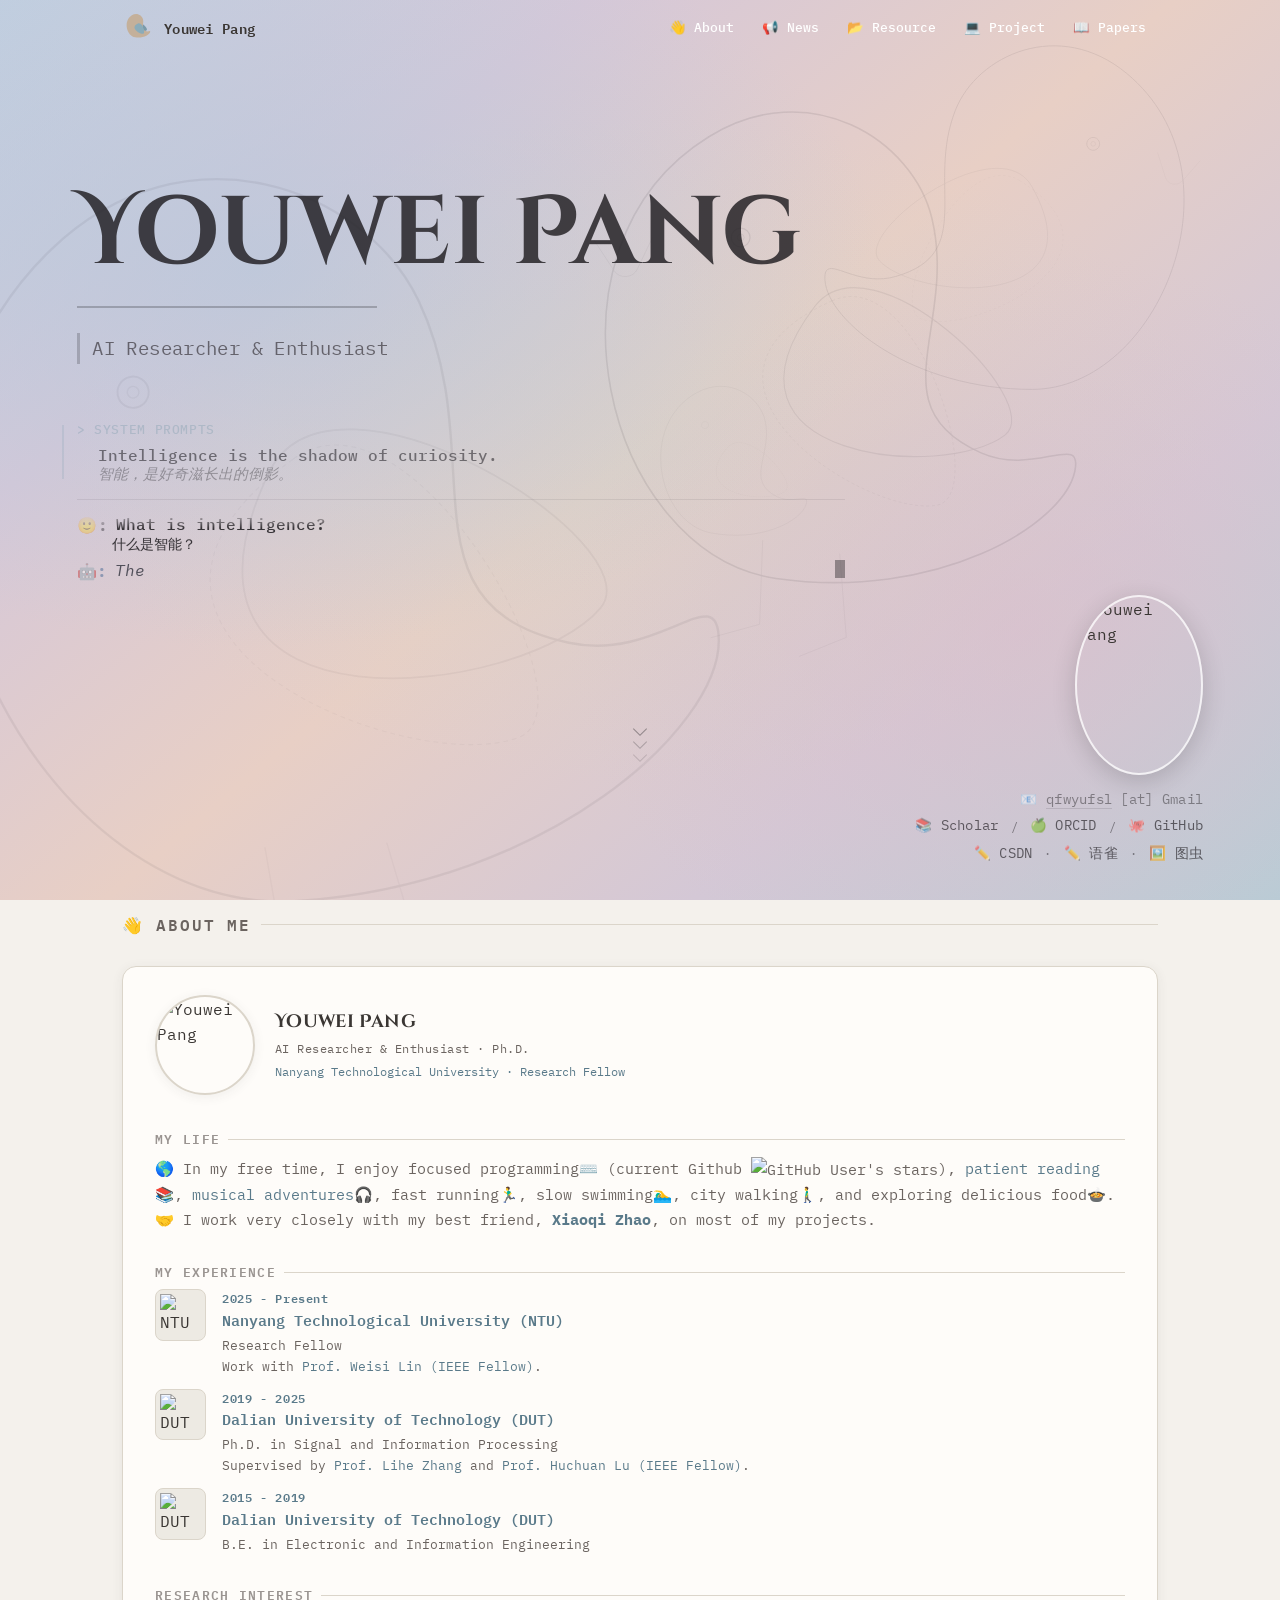
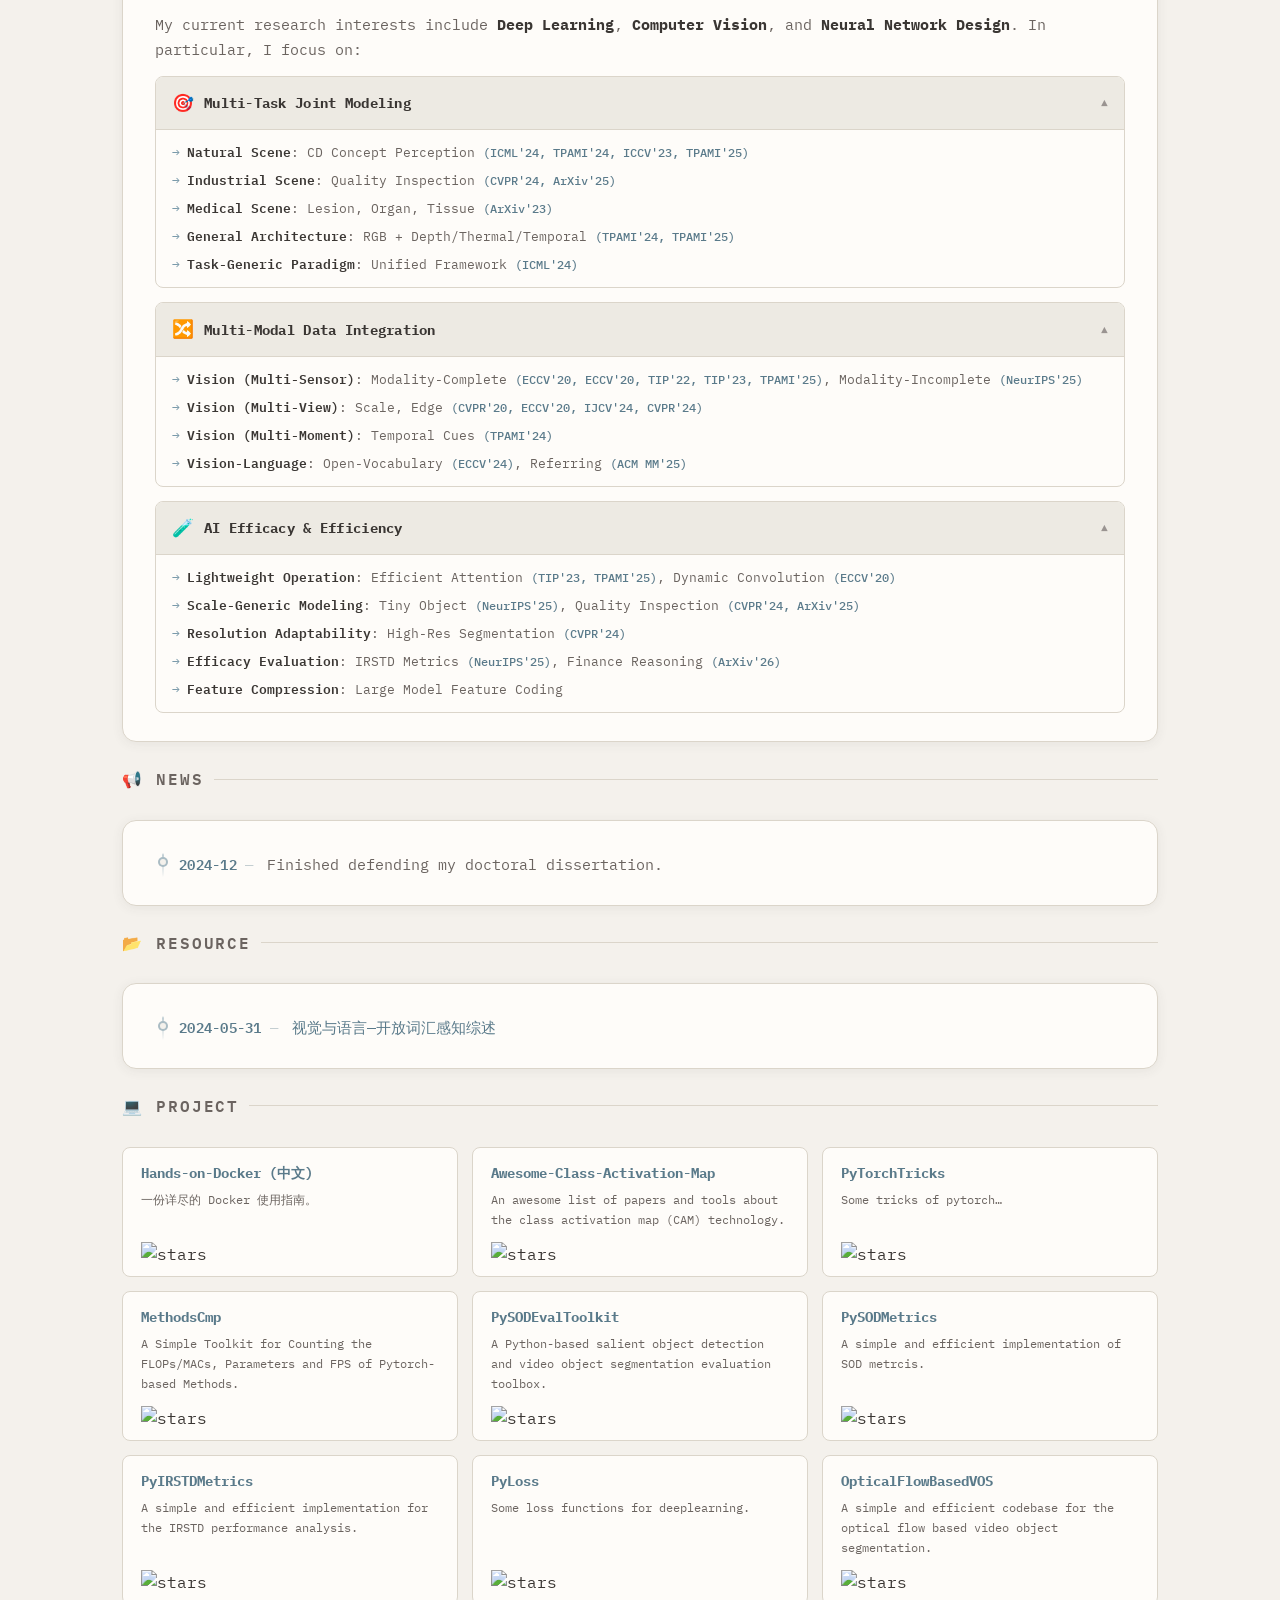
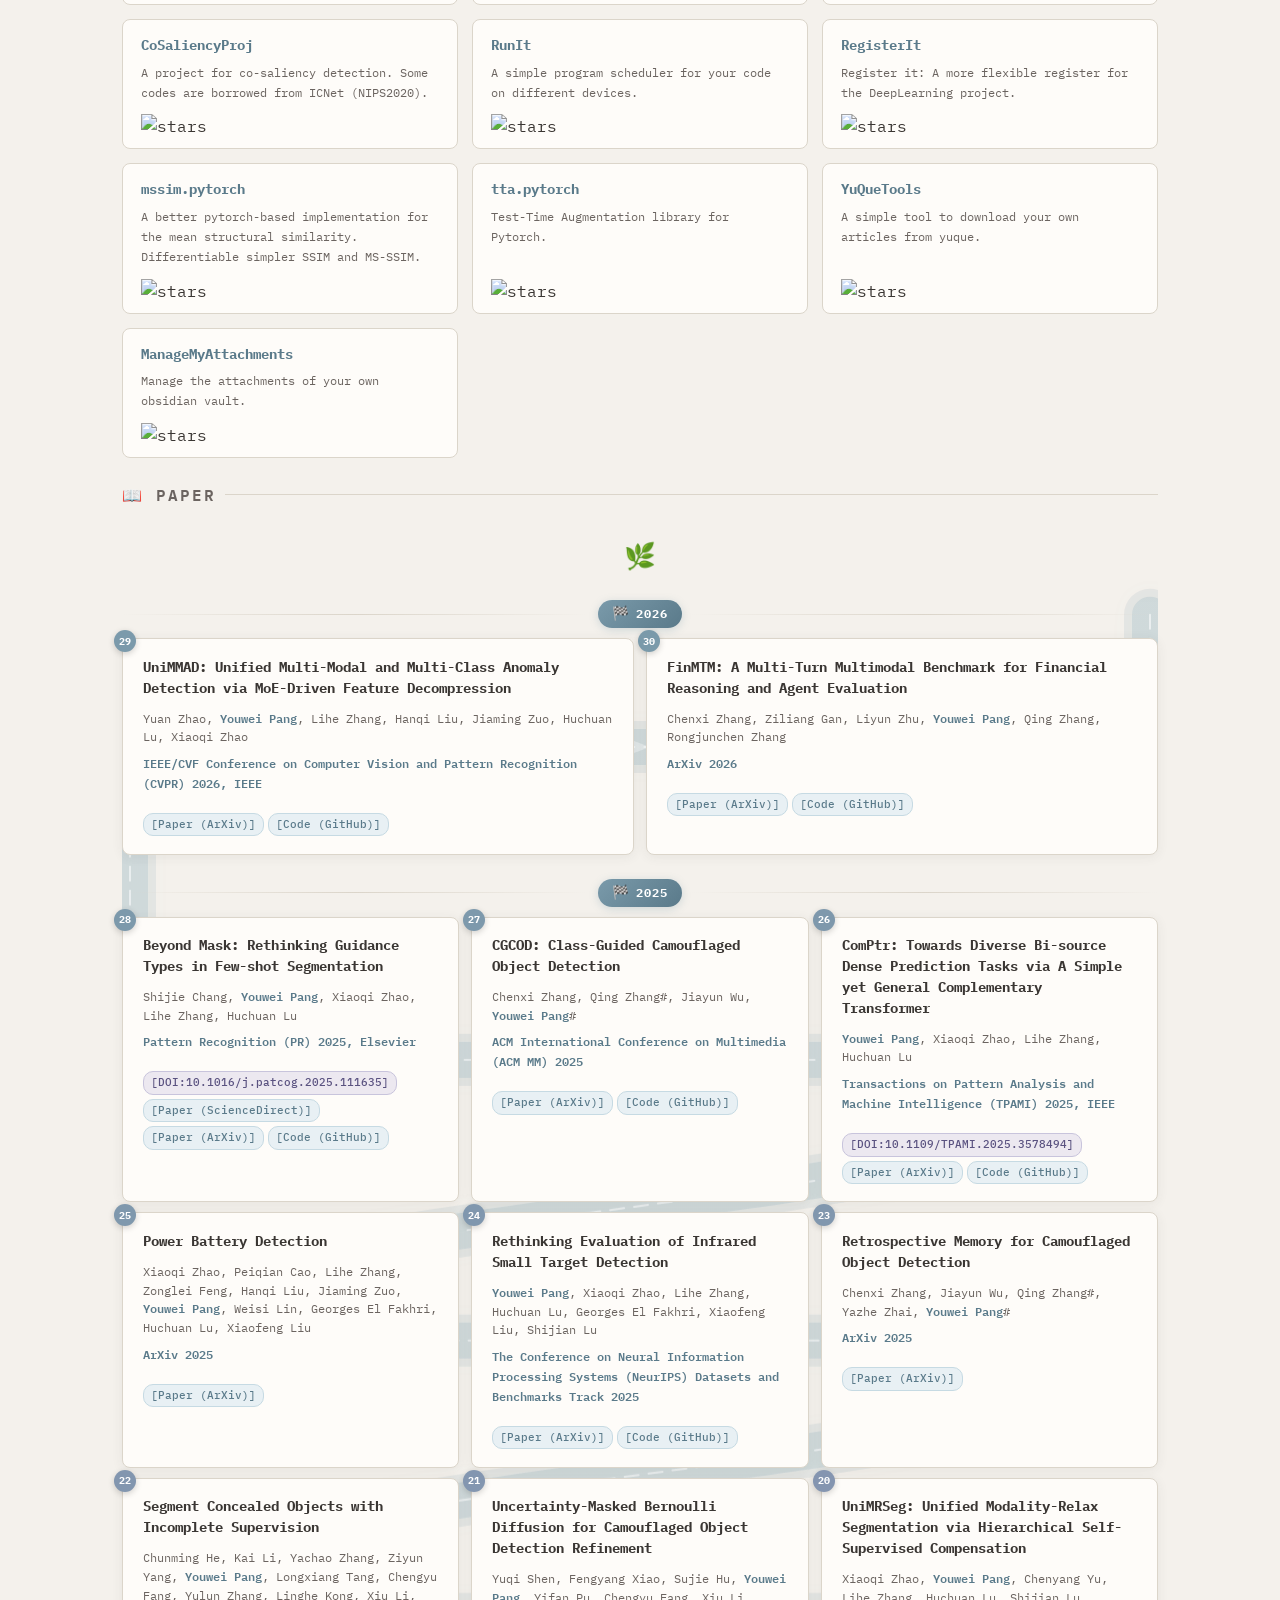
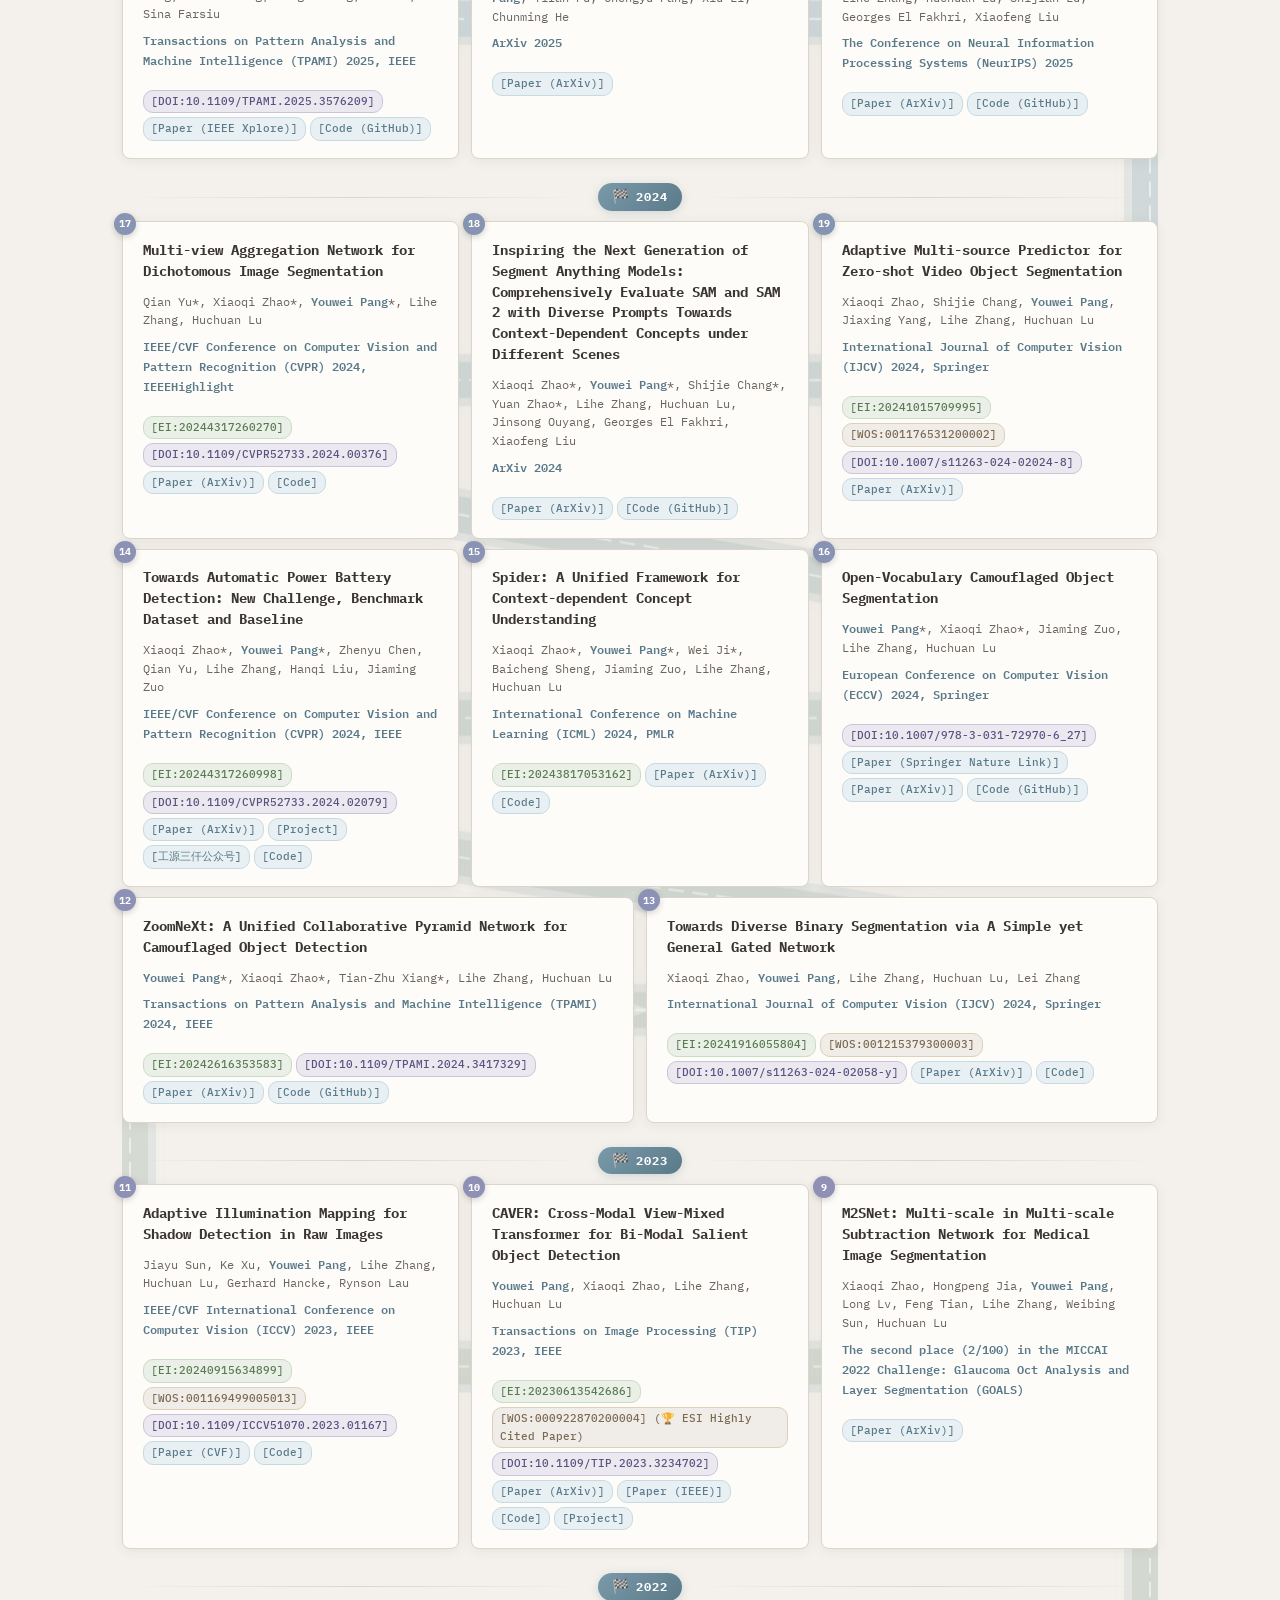
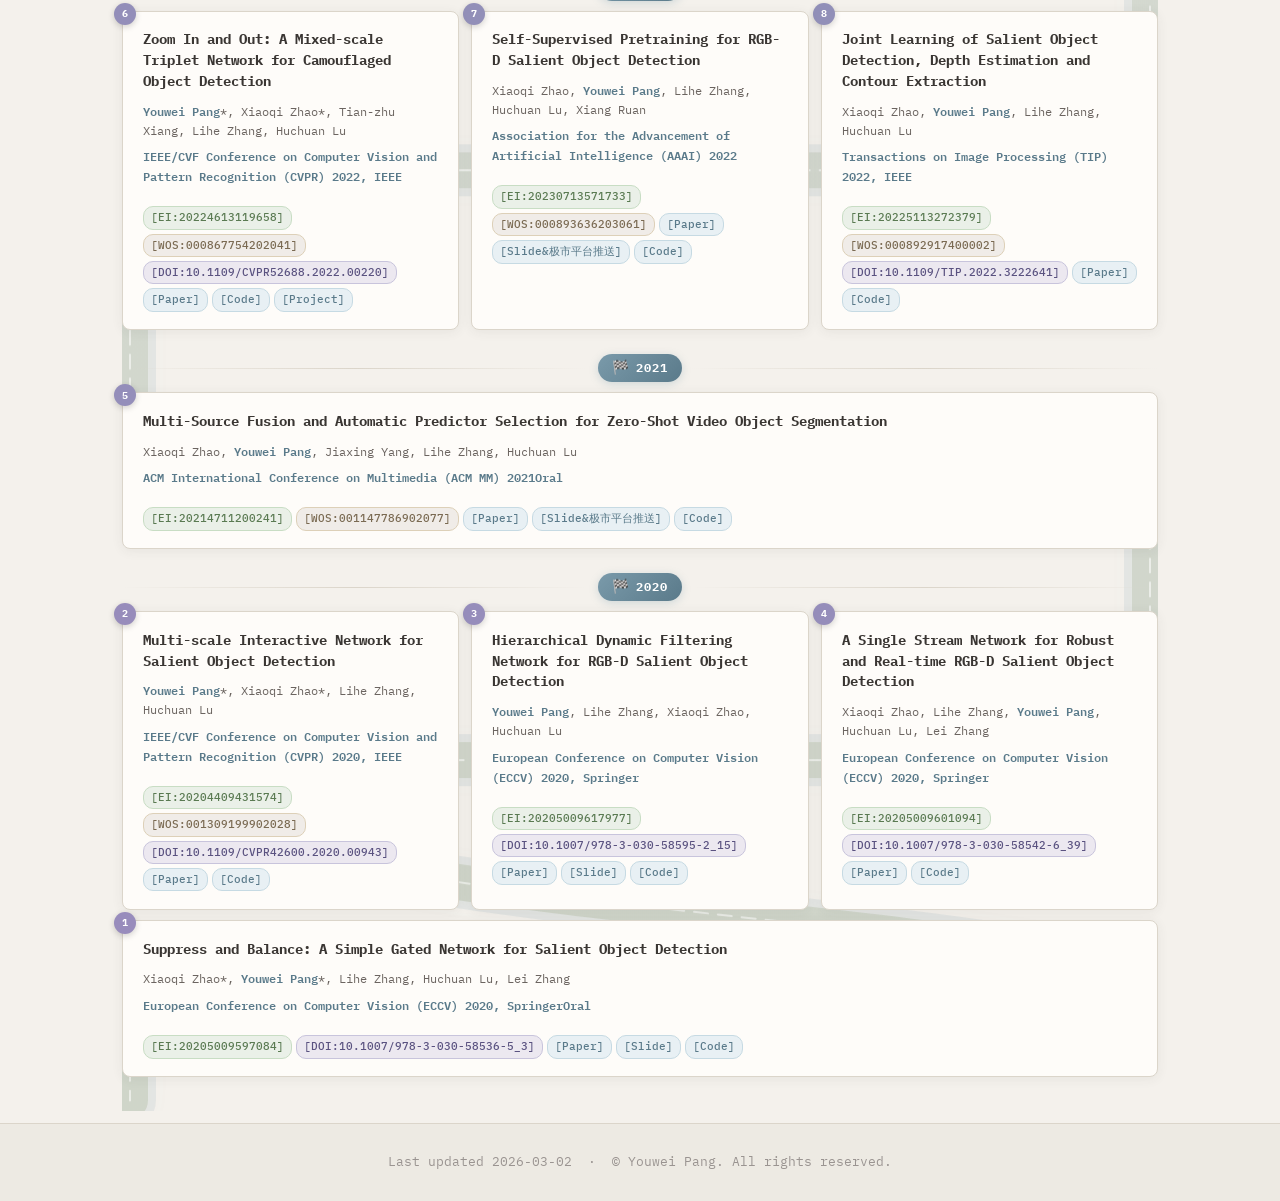
==== commit 21b06754: "Optimize homepage rendering and responsive layout" ====
--- a/index.html
+++ b/index.html
@@ -65,10 +65,9 @@
       font-family: 'IBM Plex Mono', monospace;
       background: var(--bg);
       color: var(--text);
-      font-size: clamp(15px, 0.4vw + 13px, 18px);
-      /* 基础字号随屏幕宽度微分增长 */
+      font-size: 16px;
       line-height: 1.6;
-      letter-spacing: -0.012em;
+      letter-spacing: 0;
     }
 
     a {
@@ -91,10 +90,9 @@
     }
 
     .container {
-      max-width: clamp(800px, 85vw, 1100px);
-      /* 容器宽度随比例扩展，最大放宽至 1100px */
+      max-width: 1100px;
       margin: 0 auto;
-      padding: 0 4vw;
+      padding: 0 32px;
     }
 
     .section {
@@ -204,15 +202,14 @@
       border-bottom: 1px solid transparent;
       transition:
         background 0.45s cubic-bezier(.4, 0, .2, 1),
-        border-color 0.45s cubic-bezier(.4, 0, .2, 1),
-        backdrop-filter 0.45s;
+        border-color 0.45s cubic-bezier(.4, 0, .2, 1);
       backdrop-filter: blur(0px);
     }
 
     /* 滚动后：从 Hero 飞出，变为毛玻璃栏 */
     .navbar.scrolled {
       background: rgba(254, 252, 249, 0.92);
-      backdrop-filter: blur(16px);
+      backdrop-filter: blur(8px);
       border-bottom-color: var(--border);
       animation: navFlyIn 0.55s cubic-bezier(.34, 1.56, .64, 1) both;
     }
@@ -370,6 +367,7 @@
       position: relative;
       overflow: hidden;
       min-height: 100vh;
+      min-height: 100svh;
       display: flex;
       flex-direction: column;
       justify-content: center;
@@ -408,7 +406,7 @@
         radial-gradient(ellipse 70% 60% at 20% 30%, rgba(180, 200, 220, 0.65) 0%, transparent 70%),
         radial-gradient(ellipse 55% 65% at 80% 70%, rgba(220, 190, 200, 0.55) 0%, transparent 65%),
         radial-gradient(ellipse 60% 50% at 50% 50%, rgba(200, 215, 205, 0.3) 0%, transparent 75%);
-      animation: overlayBreath 14s ease-in-out infinite alternate;
+      animation: overlayBreath 28s ease-in-out infinite alternate;
     }
 
     @keyframes overlayBreath {
@@ -434,6 +432,7 @@
       z-index: 2;
       width: 100%;
       min-height: 100vh;
+      min-height: 100svh;
       display: flex;
       flex-direction: column;
       justify-content: center;
@@ -448,13 +447,12 @@
     /* 超大姓名：换用华丽衬线体 Cinzel Decorative */
     .hero-name {
       font-family: 'Cinzel Decorative', serif;
-      font-size: clamp(2.4rem, 7.2vw, 7.8rem);
-      /* 缩小上限，避免在超宽屏下侵占过多空间 */
+      font-size: 6rem;
       font-weight: 700;
       color: rgba(30, 28, 32, 0.82);
       line-height: 1.02;
       /* 稍微压缩行高，使标题更紧凑有力 */
-      letter-spacing: -0.01em;
+      letter-spacing: 0;
       margin-bottom: 0.1em;
     }
 
@@ -474,8 +472,7 @@
     .hero-bird-ghost svg {
       width: clamp(280px, 42vw, 680px);
       height: auto;
-      animation: birdGhostFloat 18s ease-in-out infinite alternate;
-      filter: blur(0.5px);
+      animation: birdGhostFloat 32s ease-in-out infinite alternate;
     }
 
     @keyframes birdGhostFloat {
@@ -505,7 +502,9 @@
 
     .about-avatar-panel img {
       width: clamp(64px, 10vw, 100px);
+      height: clamp(64px, 10vw, 100px);
       /* 限制在 960px 容器内的适度比例 */
+      flex: 0 0 auto;
       aspect-ratio: 1 / 1;
       border-radius: 50%;
       border: 2.5px solid var(--border);
@@ -546,8 +545,7 @@
     /* 大标题通证行：简介一行字 */
     .hero-tagline {
       font-family: 'IBM Plex Mono', monospace;
-      font-size: clamp(0.95rem, 2.2vw, 1.45rem);
-      /* 缩小上限，提升基准大小，使其更稳重 */
+      font-size: 1.2rem;
       font-weight: 400;
       color: rgba(40, 35, 40, 0.62);
       letter-spacing: 0.02em;
@@ -604,14 +602,11 @@
     /* 单行输出 */
     .tline {
       font-family: 'IBM Plex Mono', monospace;
-      font-size: clamp(0.85rem, 1.4vw, 1.2rem);
-      /* 修正上限：对话文字不应无限膨胀，保持在舒适的阅读字号 */
-      line-height: 1.7;
+      font-size: 1rem;
+      line-height: 1.32;
       display: flex;
       align-items: flex-start;
       gap: 0;
-      white-space: pre-wrap;
-      word-break: break-word;
       opacity: 0;
       animation: cmdFadeIn 0.8s ease forwards;
     }
@@ -631,42 +626,52 @@
     }
 
     .tline+.tline {
-      margin-top: 8px;
+      margin-top: 6px;
     }
 
     /* 提示符与文字风格 */
+    .tprompt {
+      flex: 0 0 2rem;
+      white-space: nowrap;
+      user-select: none;
+    }
+
     .tprompt-u {
       color: rgba(30, 28, 32, 0.40);
       /* 极度收敛的灰色 */
       margin-right: 8px;
-      flex-shrink: 0;
-      user-select: none;
       font-weight: 600;
       letter-spacing: 0.05em;
-      min-width: 1.1rem;
     }
 
     .ttext-u {
+      flex: 1 1 auto;
+      min-width: 0;
       color: rgba(30, 28, 32, 0.85);
       /* 深灰实体感 */
       font-weight: 500;
       text-shadow: 0 0 1px rgba(30, 28, 32, 0.1);
+      line-height: 1.32;
+      white-space: pre-wrap;
+      overflow-wrap: anywhere;
     }
 
     .tprompt-ai {
       color: rgba(50, 90, 140, 0.45);
       /* 微弱的深蓝预设 */
       margin-right: 8px;
-      flex-shrink: 0;
-      user-select: none;
       font-weight: 600;
-      min-width: 1.1rem;
     }
 
     .ttext-ai {
+      flex: 1 1 auto;
+      min-width: 0;
       color: rgba(30, 32, 40, 0.7);
       font-style: italic;
       text-shadow: 0 0 1px rgba(50, 90, 140, 0.1);
+      line-height: 1.32;
+      white-space: pre-wrap;
+      overflow-wrap: anywhere;
     }
 
     /* 闪烁光标 */
@@ -677,6 +682,7 @@
       background: rgba(30, 28, 32, 0.4);
       vertical-align: text-bottom;
       margin-left: 4px;
+      flex: 0 0 auto;
       animation: chatBlink 0.9s step-end infinite;
     }
 
@@ -734,7 +740,7 @@
       align-items: center;
       gap: 10px;
       font-family: 'IBM Plex Mono', monospace;
-      font-size: clamp(0.7rem, 1.05vw, 0.95rem);
+      font-size: 0.85rem;
       font-weight: 400;
       color: rgba(30, 28, 32, 0.45);
       letter-spacing: 0.02em;
@@ -834,21 +840,111 @@
       opacity: 0.4;
     }
 
+    @media (max-width: 900px) {
+      .hero-name {
+        font-size: 4.5rem;
+      }
+
+      .hero-tagline {
+        font-size: 1.05rem;
+      }
+    }
+
     @media (max-width: 640px) {
+      #hero {
+        min-height: auto;
+        justify-content: flex-start;
+      }
+
+      .container {
+        padding: 0 20px;
+      }
+
+      .card {
+        padding: 20px 18px;
+      }
+
+      .section {
+        padding: 10px 0;
+      }
+
+      .hero-overlay,
+      .hero-bird-ghost svg,
+      .hero-scroll-hint .hint-arrow span {
+        animation: none;
+      }
+
+      .hero-inner {
+        min-height: auto;
+        padding: 84px 0 28px;
+      }
+
       .hero-headline {
         padding: 0 5vw;
       }
 
+      .hero-name {
+        font-size: 2.8rem;
+      }
+
+      .hero-tagline,
+      .tline {
+        font-size: 0.95rem;
+      }
+
       .hero-bottom {
-        padding: 0 5vw 24px;
-        flex-direction: column-reverse;
-        align-items: flex-start;
-        gap: 16px;
+        position: relative;
+        bottom: auto;
+        left: auto;
+        right: auto;
+        width: 100%;
+        padding: 6px 5vw 34px;
+        flex-direction: column;
+        align-items: center;
+        gap: 0;
+        margin-top: 10px;
+      }
+
+      .hero-left-stub {
+        display: none;
+      }
+
+      .hero-right {
+        width: 100%;
+        align-items: center;
+        gap: 18px;
+      }
+
+      .hero-chat {
+        max-width: 100%;
+        margin-top: 2em;
+      }
+
+      .hero-scroll-hint {
+        display: none;
       }
 
       .hero-avatar img {
-        width: 18vw;
-        min-width: 60px;
+        width: clamp(96px, 28vw, 124px);
+        height: clamp(96px, 28vw, 124px);
+        min-width: 0;
+        aspect-ratio: 1 / 1;
+        border-radius: 50%;
+        object-fit: cover;
+      }
+
+      .hero-meta {
+        width: 100%;
+        align-items: center;
+        gap: 8px;
+      }
+
+      .hero-meta-line {
+        width: 100%;
+        justify-content: center;
+        gap: 8px 10px;
+        text-align: center;
+        line-height: 1.45;
       }
     }
 
@@ -1054,6 +1150,44 @@
       font-weight: 400;
     }
 
+    @media (max-width: 560px) {
+      .about-avatar-panel,
+      .timeline-item,
+      .news-item {
+        flex-direction: column;
+      }
+
+      .about-avatar-panel {
+        align-items: flex-start;
+      }
+
+      .about-avatar-panel img {
+        width: 88px;
+        height: 88px;
+      }
+
+      .timeline-logo {
+        width: 2.8rem;
+        height: 2.8rem;
+      }
+
+      .news-list {
+        gap: 16px;
+      }
+
+      .news-item {
+        gap: 3px;
+      }
+
+      .news-date {
+        white-space: normal;
+      }
+
+      .news-date::after {
+        content: '';
+      }
+    }
+
     .news-grid {
       display: grid;
       grid-template-columns: 1fr 1fr;
@@ -1485,6 +1619,7 @@
 
     .proj-card-foot img {
       height: 18px;
+      width: auto;
     }
 
     /* ===== PAPER TIMELINE — 蛇形布局 ===== */
@@ -1498,7 +1633,7 @@
       text-align: center;
       font-size: 1.6rem;
       margin-bottom: 4px;
-      letter-spacing: -2px;
+      letter-spacing: 0;
     }
 
     /* 年份节点：占满整行，带方向箭头 */
@@ -1554,7 +1689,7 @@
       color: var(--text-3);
       font-size: 0.85rem;
       margin: -2px 0 4px;
-      letter-spacing: -1px;
+      letter-spacing: 0;
     }
 
     /* ── 单个论文条目  ── */
@@ -1630,6 +1765,9 @@
 
     /* 响应式：小屏改为单列，不再蛇形 */
     @media (max-width: 680px) {
+      #ptl-canvas {
+        display: none;
+      }
 
       .ptl-snake-row,
       .ptl-snake-row.rtl {
@@ -1642,6 +1780,28 @@
 
       .ptl-sprout {
         font-size: 1.2rem;
+      }
+    }
+
+    @media (prefers-reduced-motion: reduce) {
+      html {
+        scroll-behavior: auto;
+      }
+
+      *,
+      *::before,
+      *::after {
+        animation-duration: 0.01ms !important;
+        animation-iteration-count: 1 !important;
+        scroll-behavior: auto !important;
+        transition-duration: 0.01ms !important;
+      }
+
+      .hero-overlay,
+      .hero-bird-ghost svg,
+      .tcursor,
+      .hero-scroll-hint .hint-arrow span {
+        animation: none !important;
       }
     }
 
@@ -1780,7 +1940,7 @@
 
       <div class="hero-right">
         <div class="hero-avatar">
-          <img src="https://avatars.githubusercontent.com/u/26847524" alt="Youwei Pang" />
+          <img src="https://avatars.githubusercontent.com/u/26847524" alt="Youwei Pang" width="180" height="180" fetchpriority="high" decoding="async" />
         </div>
 
         <div class="hero-meta">
@@ -1826,7 +1986,7 @@
 
           <!-- 头像面板（滚过hero后浮现） -->
           <div class="about-avatar-panel">
-            <img src="https://avatars.githubusercontent.com/u/26847524" alt="Youwei Pang" />
+            <img src="https://avatars.githubusercontent.com/u/26847524" alt="Youwei Pang" width="100" height="100" loading="lazy" decoding="async" />
             <div class="about-avatar-info">
               <div class="about-avatar-name">Youwei Pang</div>
               <div class="about-avatar-role">AI Researcher &amp; Enthusiast · Ph.D.</div>
@@ -1838,7 +1998,7 @@
             <p class="subsec-title">My Life</p>
             <p class="about-intro">
               🌎 In my free time, I enjoy
-              focused programming⌨️ (current Github <img alt="GitHub User's stars" src="https://img.shields.io/github/stars/lartpang?style=plastic&logo=github&label=Stars&color=red" style="display:inline;vertical-align:middle;height:18px">),
+              focused programming⌨️ (current Github <img alt="GitHub User's stars" src="https://img.shields.io/github/stars/lartpang?style=plastic&logo=github&label=Stars&color=red" loading="lazy" decoding="async" style="display:inline;vertical-align:middle;height:18px">),
               <a href="https://www.yuque.com/lart/record/zf2tgt">patient reading📚</a>,
               <a href="https://www.yuque.com/lart/record/ladtsq01s675c9g9">musical adventures🎧</a>,
               fast running🏃‍♂️,
@@ -1856,7 +2016,7 @@
             <div class="timeline">
               <div class="timeline-item">
                 <div class="timeline-logo">
-                  <img src="https://upload.wikimedia.org/wikipedia/en/thumb/f/f8/Nanyang_Technological_University_coat_of_arms_vector.svg/1280px-Nanyang_Technological_University_coat_of_arms_vector.svg.png" alt="NTU" />
+                  <img src="https://upload.wikimedia.org/wikipedia/en/thumb/f/f8/Nanyang_Technological_University_coat_of_arms_vector.svg/1280px-Nanyang_Technological_University_coat_of_arms_vector.svg.png" alt="NTU" loading="lazy" decoding="async" />
                 </div>
                 <div class="timeline-body">
                   <p class="timeline-period">2025 - Present</p>
@@ -1869,7 +2029,7 @@
               </div>
               <div class="timeline-item">
                 <div class="timeline-logo">
-                  <img src="https://www.dlut.edu.cn/__local/B/E6/D2/C96F6B930EC74F5666EDEA31D38_CAC1603C_6CB6.png" alt="DUT" />
+                  <img src="https://www.dlut.edu.cn/__local/B/E6/D2/C96F6B930EC74F5666EDEA31D38_CAC1603C_6CB6.png" alt="DUT" loading="lazy" decoding="async" />
                 </div>
                 <div class="timeline-body">
                   <p class="timeline-period">2019 - 2025</p>
@@ -1882,7 +2042,7 @@
               </div>
               <div class="timeline-item">
                 <div class="timeline-logo">
-                  <img src="https://www.dlut.edu.cn/__local/B/E6/D2/C96F6B930EC74F5666EDEA31D38_CAC1603C_6CB6.png" alt="DUT" />
+                  <img src="https://www.dlut.edu.cn/__local/B/E6/D2/C96F6B930EC74F5666EDEA31D38_CAC1603C_6CB6.png" alt="DUT" loading="lazy" decoding="async" />
                 </div>
                 <div class="timeline-body">
                   <p class="timeline-period">2015 - 2019</p>
@@ -2107,9 +2267,17 @@
       let cur = 0;
       const body = document.getElementById('termBody');
       if (!body) return;
+      const prefersReducedMotion = window.matchMedia('(prefers-reduced-motion: reduce)').matches;
+      const MAX_LINES = 20;
 
       function scrollToBottom() {
         body.scrollTop = body.scrollHeight;
+      }
+
+      function trimLines() {
+        while (body.children.length > MAX_LINES) {
+          body.removeChild(body.firstElementChild);
+        }
       }
 
       function mkLine(promptHtml, textClass, extraStyle = "") {
@@ -2117,6 +2285,7 @@
         line.className = 'tline';
         if (extraStyle) line.setAttribute('style', extraStyle);
         const prompt = document.createElement('span');
+        prompt.className = 'tprompt';
         prompt.innerHTML = promptHtml;
         const text = document.createElement('span');
         text.className = textClass;
@@ -2126,11 +2295,18 @@
         line.appendChild(text);
         line.appendChild(cursor);
         body.appendChild(line);
+        trimLines();
         scrollToBottom();
         return { text, cursor };
       }
 
       function typeText(el, str, speed, cb) {
+        if (prefersReducedMotion) {
+          el.textContent = str;
+          cb && cb();
+          return;
+        }
+
         let i = 0;
         el.textContent = '';
         const iv = setInterval(() => {
@@ -2154,7 +2330,7 @@
           u.cursor.classList.add('hidden');
 
           // 用户提问：中文行 (淡化显示)
-          const uc = mkLine('<span class="tprompt-u" style="opacity:0">🙂:</span>', 'ttext-u', "margin-top:-6px; opacity:0.6; font-size:0.9em;");
+          const uc = mkLine('<span class="tprompt-u" style="opacity:0">🙂:</span>', 'ttext-u', "margin-top:-2px; opacity:0.6; font-size:0.9em;");
           typeText(uc.text, d.qc, 30, () => {
             uc.cursor.classList.add('hidden');
 
@@ -2165,13 +2341,13 @@
                 a.cursor.classList.add('hidden');
 
                 // AI 回答：中文行 (淡化显示)
-                const ac = mkLine('<span class="tprompt-ai" style="opacity:0">🤖:</span>', 'ttext-ai', "margin-top:-6px; opacity:0.6; font-size:0.9em;");
+                const ac = mkLine('<span class="tprompt-ai" style="opacity:0">🤖:</span>', 'ttext-ai', "margin-top:-2px; opacity:0.6; font-size:0.9em;");
                 typeText(ac.text, d.ac, 20, () => {
                   ac.cursor.classList.add('hidden');
                   setTimeout(runNext, 4500);
                 });
               });
-            }, 800);
+            }, prefersReducedMotion ? 0 : 800);
           });
         });
       }
@@ -2185,6 +2361,13 @@
     function initSnakeLayout() {
       const wrap = document.querySelector('.ptl-wrap');
       if (!wrap) return;
+
+      wrap.querySelectorAll('.ptl-snake-row').forEach(row => {
+        while (row.firstChild) {
+          wrap.insertBefore(row.firstChild, row);
+        }
+        row.remove();
+      });
 
       // 1. 扁平化每个 ptl-item：从 ptl-card-left / ptl-card-right 中提取 ptl-card
       wrap.querySelectorAll('.ptl-item').forEach(item => {
@@ -2203,7 +2386,7 @@
       // 计算每行最大论文数（依容器宽度）
       function getColsPerRow() {
         const w = wrap.offsetWidth;
-        if (w >= 1000) return 4;
+        if (w < 680) return 1;
         if (w >= 700) return 3;
         return 2;
       }
@@ -2274,6 +2457,7 @@
       // 从最底部最旧的论文开始编号（页面最下方 = 最早）
       const total = items.length;
       items.forEach((item, i) => {
+        item.querySelector('.ptl-card-num')?.remove();
         const num = total - i;           // 最底部论文编号最低（最老）
         const badge = document.createElement('span');
         badge.className = 'ptl-card-num';
@@ -2297,6 +2481,11 @@
       const wRect = wrap.getBoundingClientRect();
       const W = wRect.width;
       const H = wrap.offsetHeight;
+      if (W < 680) {
+        canvas.width = 0;
+        canvas.height = 0;
+        return;
+      }
       canvas.width = W;
       canvas.height = H;
       const ctx = canvas.getContext('2d');
@@ -2412,7 +2601,10 @@
       let resizeTimer;
       window.addEventListener('resize', () => {
         clearTimeout(resizeTimer);
-        resizeTimer = setTimeout(drawRacetrack, 150);
+        resizeTimer = setTimeout(() => {
+          initSnakeLayout();
+          drawRacetrack();
+        }, 150);
       });
     });
 
@@ -2456,13 +2648,22 @@
           <div class="proj-card">
             <a class="proj-card-name" href="${item.url}" target="_blank">${item.name}</a>
             <p class="proj-card-desc">${item.desc}</p>
-            <div class="proj-card-foot"><img src="${item.shield}" alt="stars"></div>
+            <div class="proj-card-foot"><img src="${item.shield}" alt="stars" loading="lazy" decoding="async"></div>
           </div>
         `).join("");
       }
 
       const ptlWrap = document.getElementById("render-papers");
       if (ptlWrap && SITE_DATA.papers) {
+        const papers = SITE_DATA.papers.slice().sort((a, b) => {
+          const yearA = Number.parseInt(a.year, 10) || 0;
+          const yearB = Number.parseInt(b.year, 10) || 0;
+          if (yearA !== yearB) return yearB - yearA;
+          return String(a.title || "").localeCompare(String(b.title || ""), undefined, {
+            sensitivity: "base"
+          });
+        });
+
         let html = `
           <canvas id="ptl-canvas" aria-hidden="true"></canvas>
           <div class="ptl-sprout">🌿</div>
@@ -2470,13 +2671,13 @@
         let currentYear = "";
         let isRight = false;
 
-        SITE_DATA.papers.forEach(p => {
+        papers.forEach(p => {
           if (p.year !== currentYear) {
             currentYear = p.year;
             html += `<div class="ptl-year"><span>${currentYear}</span></div>`;
           }
 
-          const tagsHtml = p.tags.map(t => `<span class="tag ${t.class}">${t.html}</span>`).join("\n");
+          const tagsHtml = (p.tags || []).map(t => `<span class="tag ${t.class}">${t.html}</span>`).join("\n");
           const cardHtml = `
             <div class="ptl-card">
               <p class="paper-title">${p.title}</p>
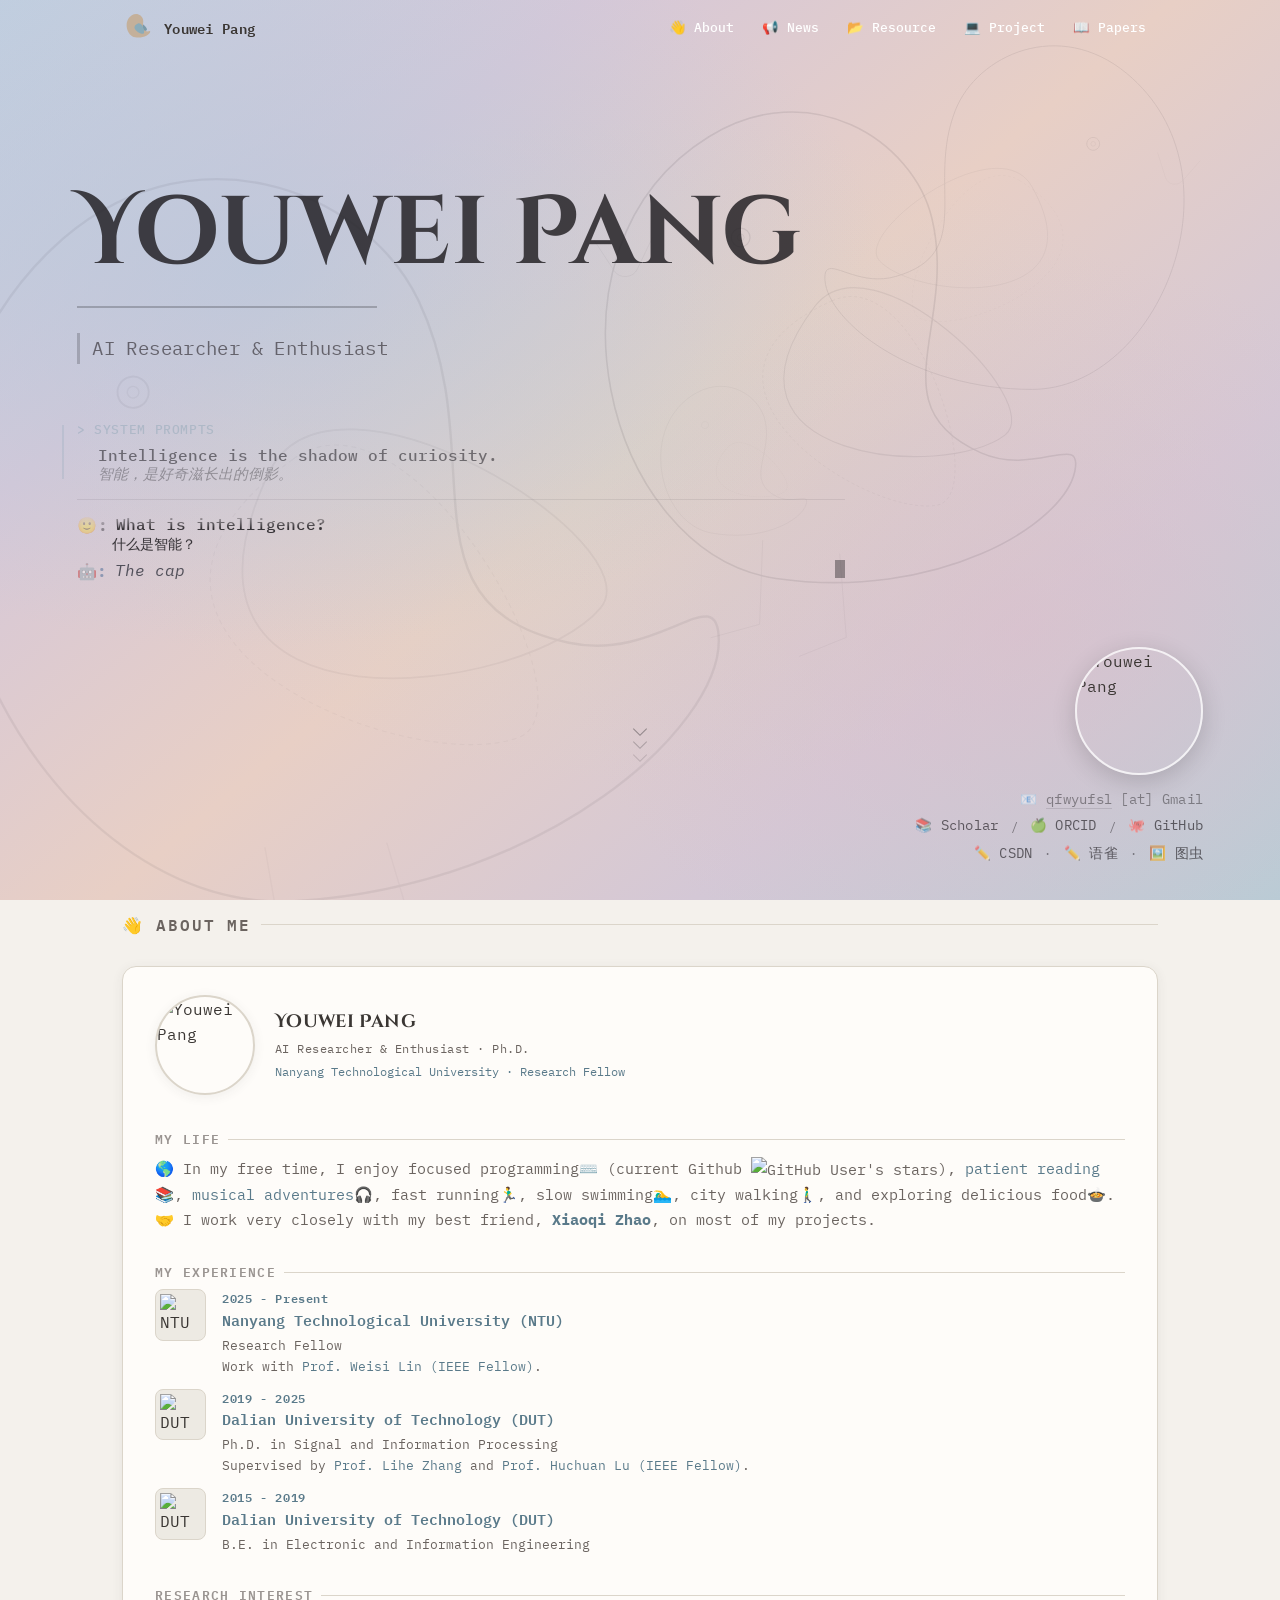
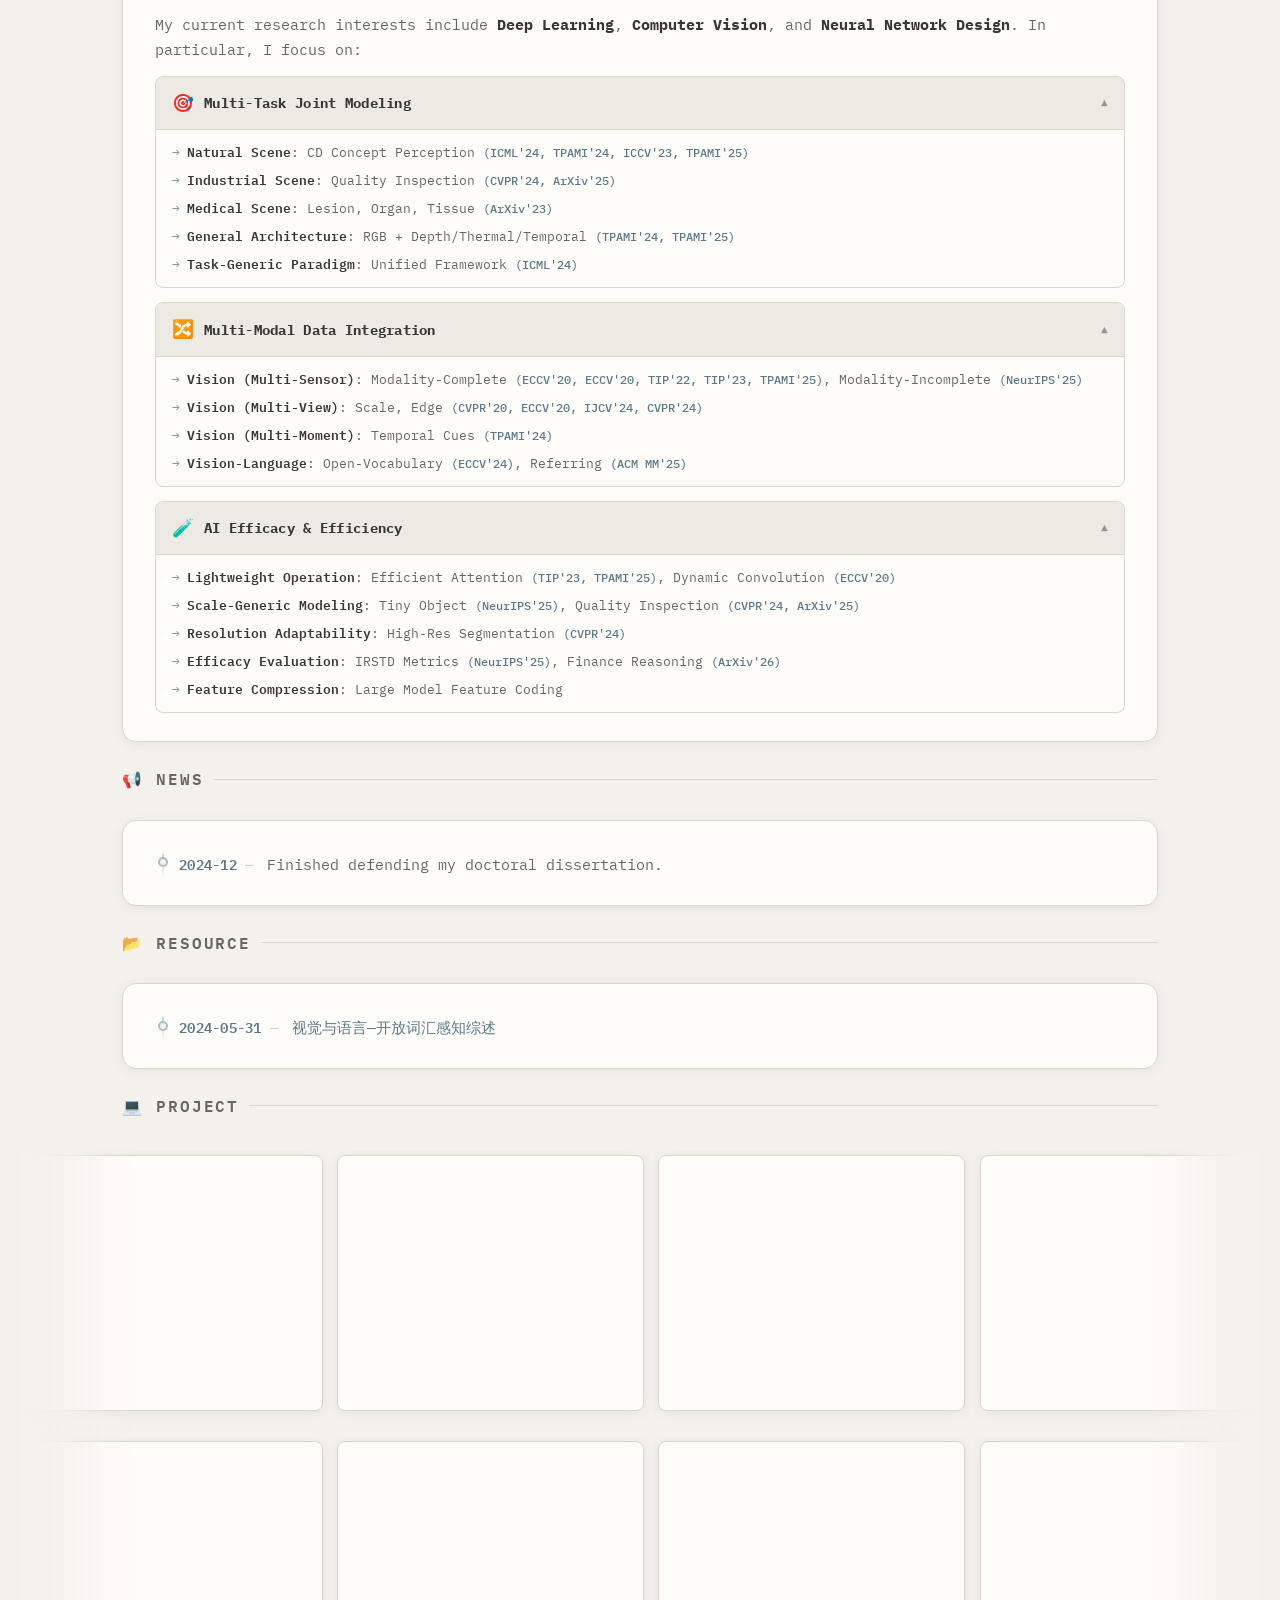
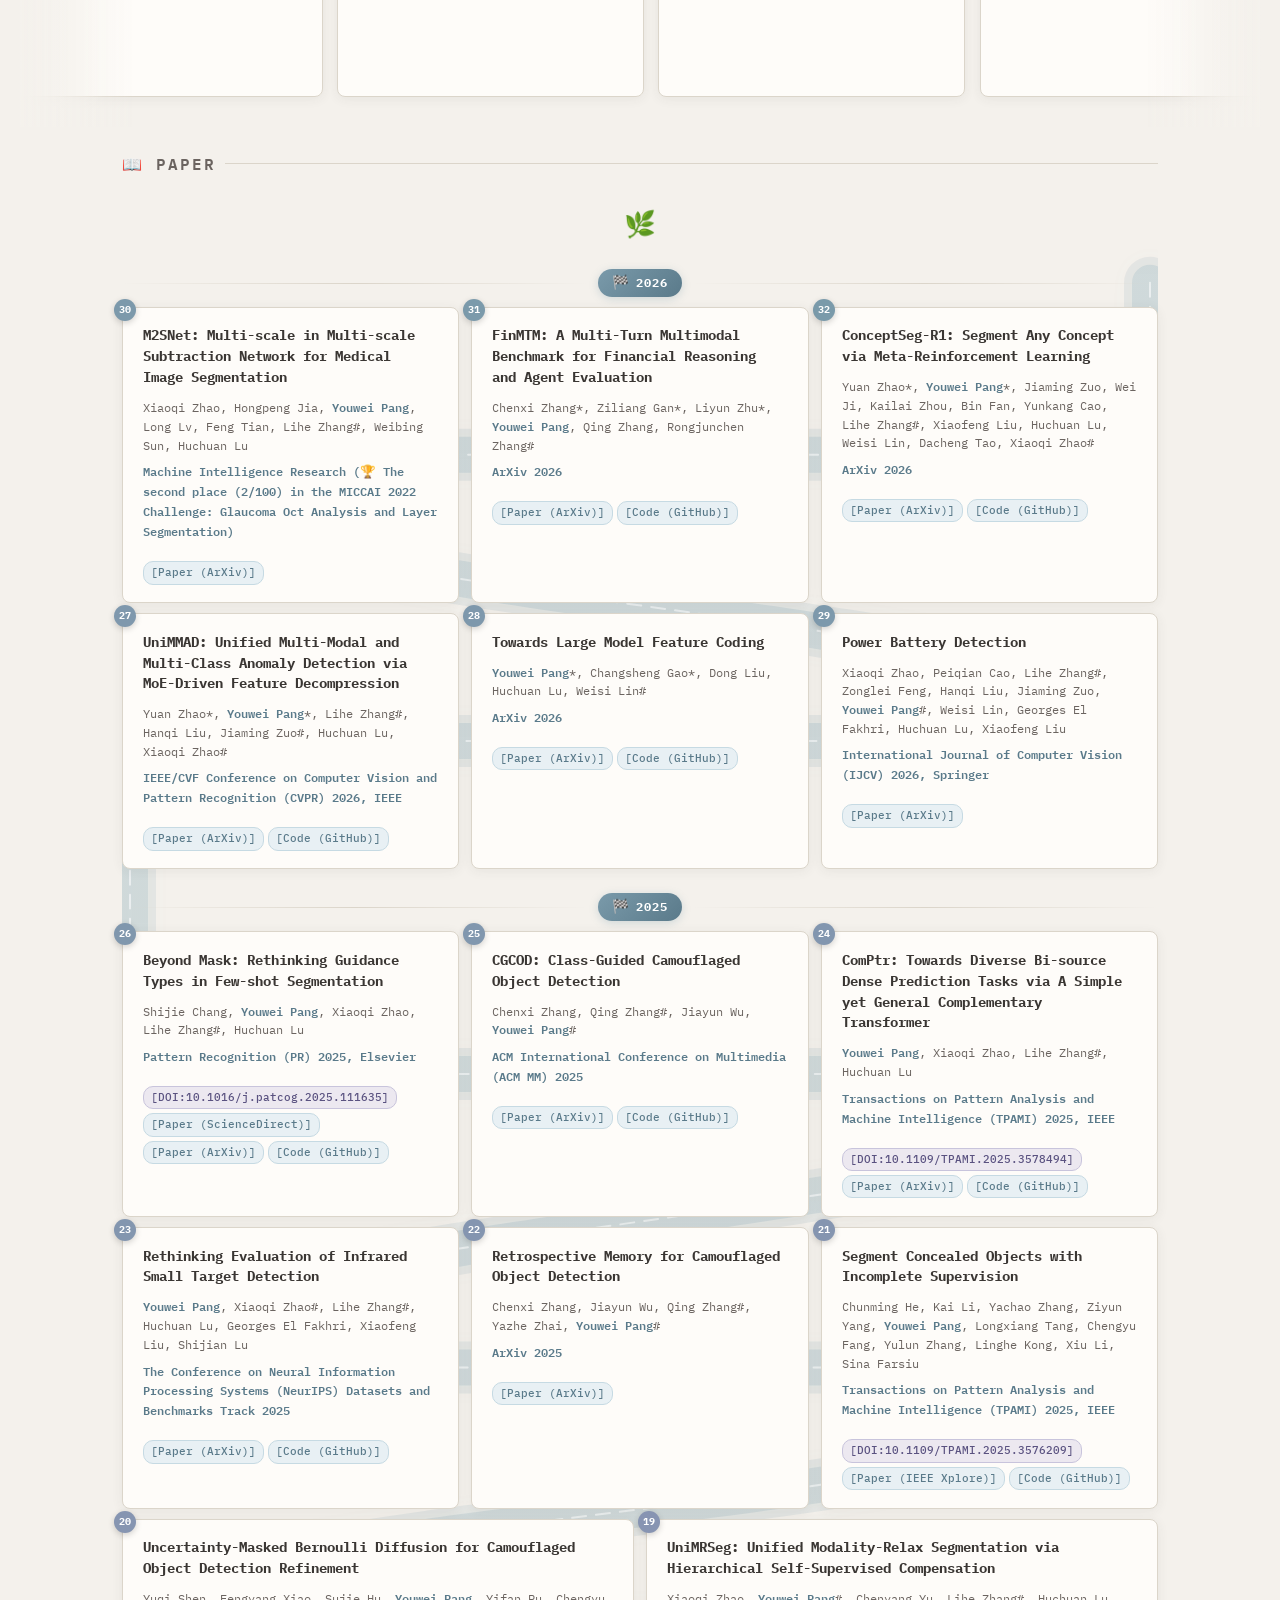
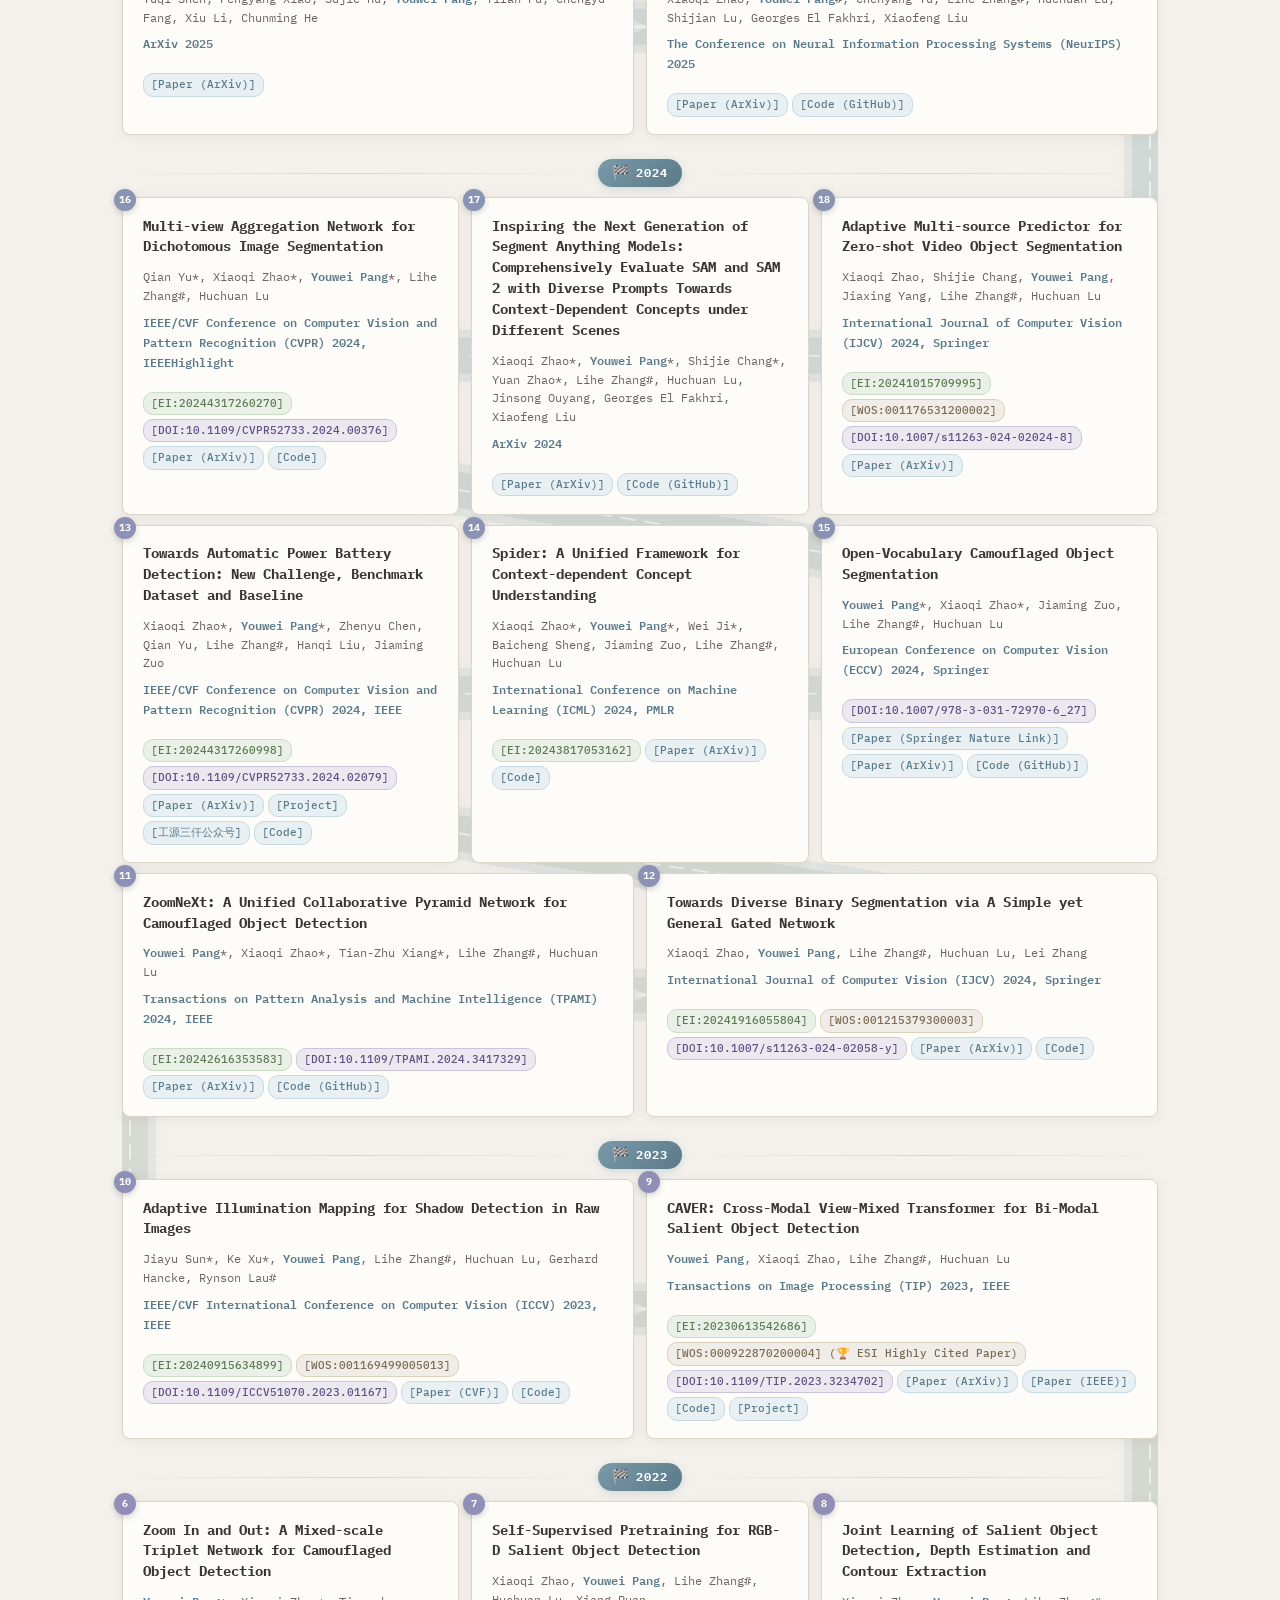
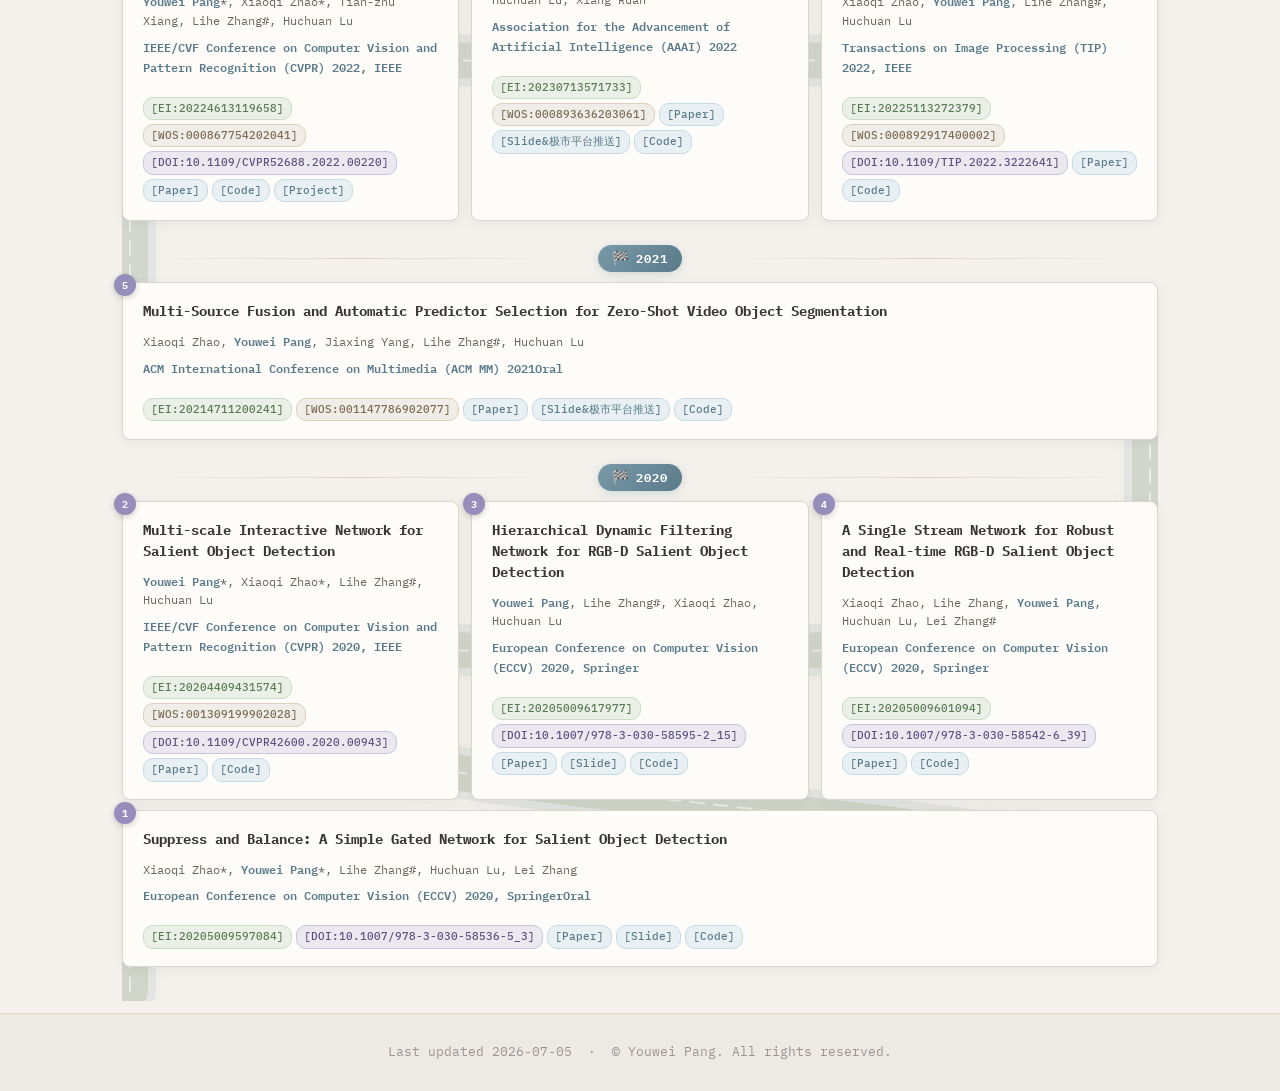
==== commit 794f15fb: "Update project showcase" ====
--- a/index.html
+++ b/index.html
@@ -778,6 +778,9 @@
     /* 头像—圆形小壳 */
     .hero-avatar img {
       width: clamp(80px, 10vw, 180px);
+      height: clamp(80px, 10vw, 180px);
+      flex: 0 0 auto;
+      display: block;
       /* 稍微加大上线，且使用 vw 驱动 */
       aspect-ratio: 1 / 1;
       border-radius: 50%;
@@ -1555,52 +1558,153 @@
       color: inherit;
     }
 
-    /* ===== PROJECT GRID CARDS ===== */
+    /* ===== PROJECT SHOWCASE ===== */
     .proj-grid {
-      display: grid;
-      grid-template-columns: repeat(3, 1fr);
+      width: min(1480px, calc(100vw - 32px));
+      margin-left: 50%;
+      transform: translateX(-50%);
+    }
+
+    .proj-carousel {
+      position: relative;
+      overflow: hidden;
+      padding: 4px 0 18px;
+      contain: layout paint;
+    }
+
+    .proj-carousel::before,
+    .proj-carousel::after {
+      content: '';
+      position: absolute;
+      top: 0;
+      bottom: 0;
+      z-index: 3;
+      width: min(10vw, 120px);
+      pointer-events: none;
+    }
+
+    .proj-carousel::before {
+      left: 0;
+      background: linear-gradient(to right, var(--bg), rgba(244, 241, 236, 0));
+    }
+
+    .proj-carousel::after {
+      right: 0;
+      background: linear-gradient(to left, var(--bg), rgba(244, 241, 236, 0));
+    }
+
+    .proj-rows {
+      display: flex;
+      flex-direction: column;
       gap: 14px;
     }
 
-    @media (max-width: 860px) {
-      .proj-grid {
-        grid-template-columns: repeat(2, 1fr);
-      }
-    }
-
-    @media (max-width: 540px) {
-      .proj-grid {
-        grid-template-columns: 1fr;
+    .proj-viewport {
+      overflow: hidden;
+      padding: 4px 0 12px;
+      mask-image: linear-gradient(to right, transparent 0, #000 7%, #000 93%, transparent 100%);
+      -webkit-mask-image: linear-gradient(to right, transparent 0, #000 7%, #000 93%, transparent 100%);
+    }
+
+    .proj-track {
+      display: flex;
+      width: max-content;
+      animation: projectMarquee 58s linear infinite;
+      will-change: transform;
+    }
+
+    .proj-track--reverse {
+      animation-name: projectMarqueeReverse;
+      animation-duration: 64s;
+    }
+
+    .proj-strip {
+      display: flex;
+      flex: 0 0 auto;
+      gap: 14px;
+      padding-right: 14px;
+    }
+
+    .proj-carousel:hover .proj-track,
+    .proj-carousel:focus-within .proj-track {
+      animation-play-state: paused;
+    }
+
+    @keyframes projectMarquee {
+      from {
+        transform: translate3d(0, 0, 0);
+      }
+
+      to {
+        transform: translate3d(-50%, 0, 0);
+      }
+    }
+
+    @keyframes projectMarqueeReverse {
+      from {
+        transform: translate3d(-50%, 0, 0);
+      }
+
+      to {
+        transform: translate3d(0, 0, 0);
       }
     }
 
     .proj-card {
+      flex: 0 0 clamp(270px, 24vw, 350px);
+      min-height: 218px;
       background: var(--surface);
       border: 1px solid var(--border);
       border-radius: var(--radius);
-      padding: 16px 18px;
+      padding: 18px 20px;
       display: flex;
       flex-direction: column;
-      gap: 8px;
+      gap: 10px;
+      box-shadow: var(--shadow);
+      content-visibility: auto;
+      contain-intrinsic-size: 350px 218px;
       transition: box-shadow var(--transition), transform var(--transition), border-color var(--transition);
     }
 
-    .proj-card:hover {
+    .proj-card:hover,
+    .proj-card:focus-within {
       box-shadow: var(--shadow-h);
       transform: translateY(-3px);
       border-color: var(--primary);
     }
 
     .proj-card-name {
-      font-size: 0.88rem;
+      font-size: 0.9rem;
       font-weight: 700;
       color: var(--primary-d);
       text-decoration: none;
-      line-height: 1.3;
+      line-height: 1.35;
+      overflow-wrap: anywhere;
     }
 
     .proj-card-name:hover {
       color: var(--accent);
+    }
+
+    .proj-card-meta {
+      display: flex;
+      flex-wrap: wrap;
+      gap: 6px;
+      min-height: 22px;
+    }
+
+    .proj-card-pill {
+      display: inline-flex;
+      align-items: center;
+      min-height: 20px;
+      border-radius: 999px;
+      padding: 2px 8px;
+      background: var(--surface2);
+      color: var(--text-3);
+      font-size: 0.66rem;
+      font-weight: 600;
+      line-height: 1.25;
+      white-space: nowrap;
     }
 
     .proj-card-desc {
@@ -1613,13 +1717,66 @@
     .proj-card-foot {
       display: flex;
       align-items: center;
-      gap: 6px;
+      justify-content: space-between;
+      gap: 10px;
       margin-top: 4px;
     }
 
     .proj-card-foot img {
       height: 18px;
       width: auto;
+    }
+
+    .proj-card-live {
+      font-size: 0.72rem;
+      font-weight: 700;
+      color: var(--accent);
+      white-space: nowrap;
+    }
+
+    @media (max-width: 860px) {
+      .proj-grid {
+        width: calc(100vw - 20px);
+      }
+
+      .proj-card {
+        flex-basis: clamp(250px, 42vw, 320px);
+      }
+    }
+
+    @media (max-width: 540px) {
+      .proj-grid {
+        width: calc(100vw - 12px);
+      }
+
+      .proj-carousel::before,
+      .proj-carousel::after {
+        width: 34px;
+      }
+
+      .proj-viewport {
+        mask-image: linear-gradient(to right, transparent 0, #000 24px, #000 calc(100% - 24px), transparent 100%);
+        -webkit-mask-image: linear-gradient(to right, transparent 0, #000 24px, #000 calc(100% - 24px), transparent 100%);
+      }
+
+      .proj-track {
+        animation-duration: 70s;
+      }
+
+      .proj-track--reverse {
+        animation-duration: 76s;
+      }
+
+      .proj-strip {
+        gap: 10px;
+        padding-right: 10px;
+      }
+
+      .proj-card {
+        flex-basis: min(82vw, 310px);
+        min-height: 230px;
+        padding: 16px;
+      }
     }
 
     /* ===== PAPER TIMELINE — 蛇形布局 ===== */
@@ -1800,8 +1957,15 @@
       .hero-overlay,
       .hero-bird-ghost svg,
       .tcursor,
-      .hero-scroll-hint .hint-arrow span {
+      .hero-scroll-hint .hint-arrow span,
+      .proj-track {
         animation: none !important;
+      }
+
+      .proj-viewport {
+        overflow-x: auto;
+        mask-image: none;
+        -webkit-mask-image: none;
       }
     }
 
@@ -2192,7 +2356,7 @@
   <!-- FOOTER -->
   <footer>
     <div class="container">
-      Last updated <time>2026-03-02</time> &nbsp;·&nbsp; © Youwei Pang. All rights reserved.
+      Last updated <time>2026-07-05</time> &nbsp;·&nbsp; © Youwei Pang. All rights reserved.
     </div>
   </footer>
 
@@ -2619,6 +2783,13 @@
       if (typeof SITE_DATA === 'undefined') return;
 
       const birdIcon = `<div class="item-dot"></div>`;
+      const esc = value => String(value || "").replace(/[&<>"']/g, ch => ({
+        "&": "&amp;",
+        "<": "&lt;",
+        ">": "&gt;",
+        "\"": "&quot;",
+        "'": "&#39;"
+      })[ch]);
 
       const newsList = document.getElementById("render-news");
       if (newsList && SITE_DATA.news) {
@@ -2644,13 +2815,53 @@
 
       const projGrid = document.getElementById("render-projects");
       if (projGrid && SITE_DATA.projects) {
-        projGrid.innerHTML = SITE_DATA.projects.map(item => `
-          <div class="proj-card">
-            <a class="proj-card-name" href="${item.url}" target="_blank">${item.name}</a>
-            <p class="proj-card-desc">${item.desc}</p>
-            <div class="proj-card-foot"><img src="${item.shield}" alt="stars" loading="lazy" decoding="async"></div>
+        const renderProjectCards = (items, isClone = false) => items.map(item => {
+          const language = item.language ? `<span class="proj-card-pill">${esc(item.language)}</span>` : "";
+          const linkTab = isClone ? ` tabindex="-1"` : "";
+          const homepage = item.homepage ? `<a class="proj-card-live" href="${esc(item.homepage)}" target="_blank" rel="noopener"${linkTab}>Live</a>` : "";
+          const cloneAttrs = isClone ? ` aria-hidden="true"` : "";
+
+          return `
+            <article class="proj-card"${cloneAttrs}>
+              <a class="proj-card-name" href="${esc(item.url)}" target="_blank" rel="noopener"${linkTab}>${esc(item.name)}</a>
+              <div class="proj-card-meta">${language}</div>
+              <p class="proj-card-desc">${esc(item.desc)}</p>
+              <div class="proj-card-foot">
+                <img src="${esc(item.shield)}" alt="${esc(item.name)} GitHub stars" loading="lazy" decoding="async">
+                ${homepage}
+              </div>
+            </article>
+          `;
+        }).join("");
+
+        const renderProjectRow = (items, options = {}) => {
+          const reverse = options.reverse ? " proj-track--reverse" : "";
+          return `
+            <div class="proj-viewport">
+              <div class="proj-track${reverse}">
+                <div class="proj-strip">
+                  ${renderProjectCards(items)}
+                </div>
+                <div class="proj-strip" aria-hidden="true">
+                  ${renderProjectCards(items, true)}
+                </div>
+              </div>
+            </div>
+          `;
+        };
+
+        const projects = SITE_DATA.projects;
+        const upperProjects = projects.filter((_, index) => index % 2 === 0);
+        const lowerProjects = projects.filter((_, index) => index % 2 === 1);
+
+        projGrid.innerHTML = `
+          <div class="proj-carousel" aria-label="Project showcase">
+            <div class="proj-rows">
+              ${renderProjectRow(upperProjects)}
+              ${renderProjectRow(lowerProjects, { reverse: true })}
+            </div>
           </div>
-        `).join("");
+        `;
       }
 
       const ptlWrap = document.getElementById("render-papers");
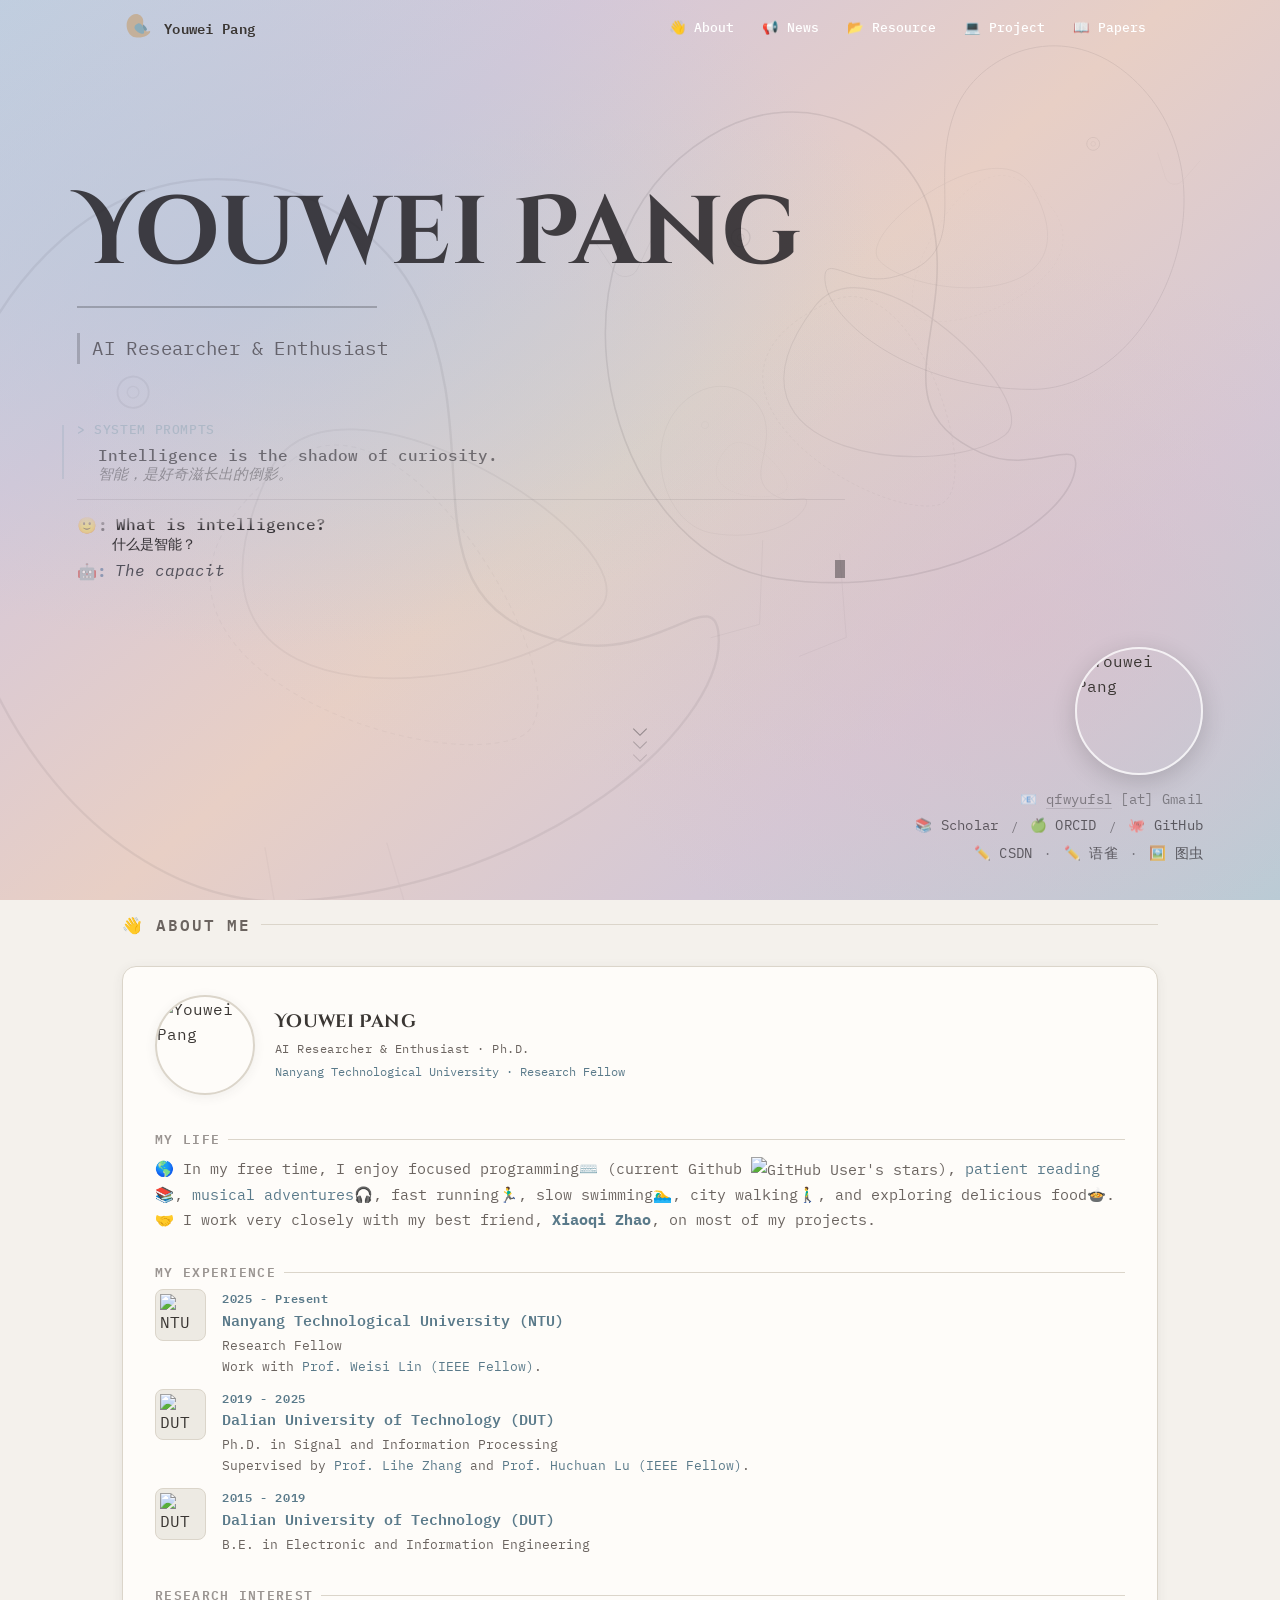
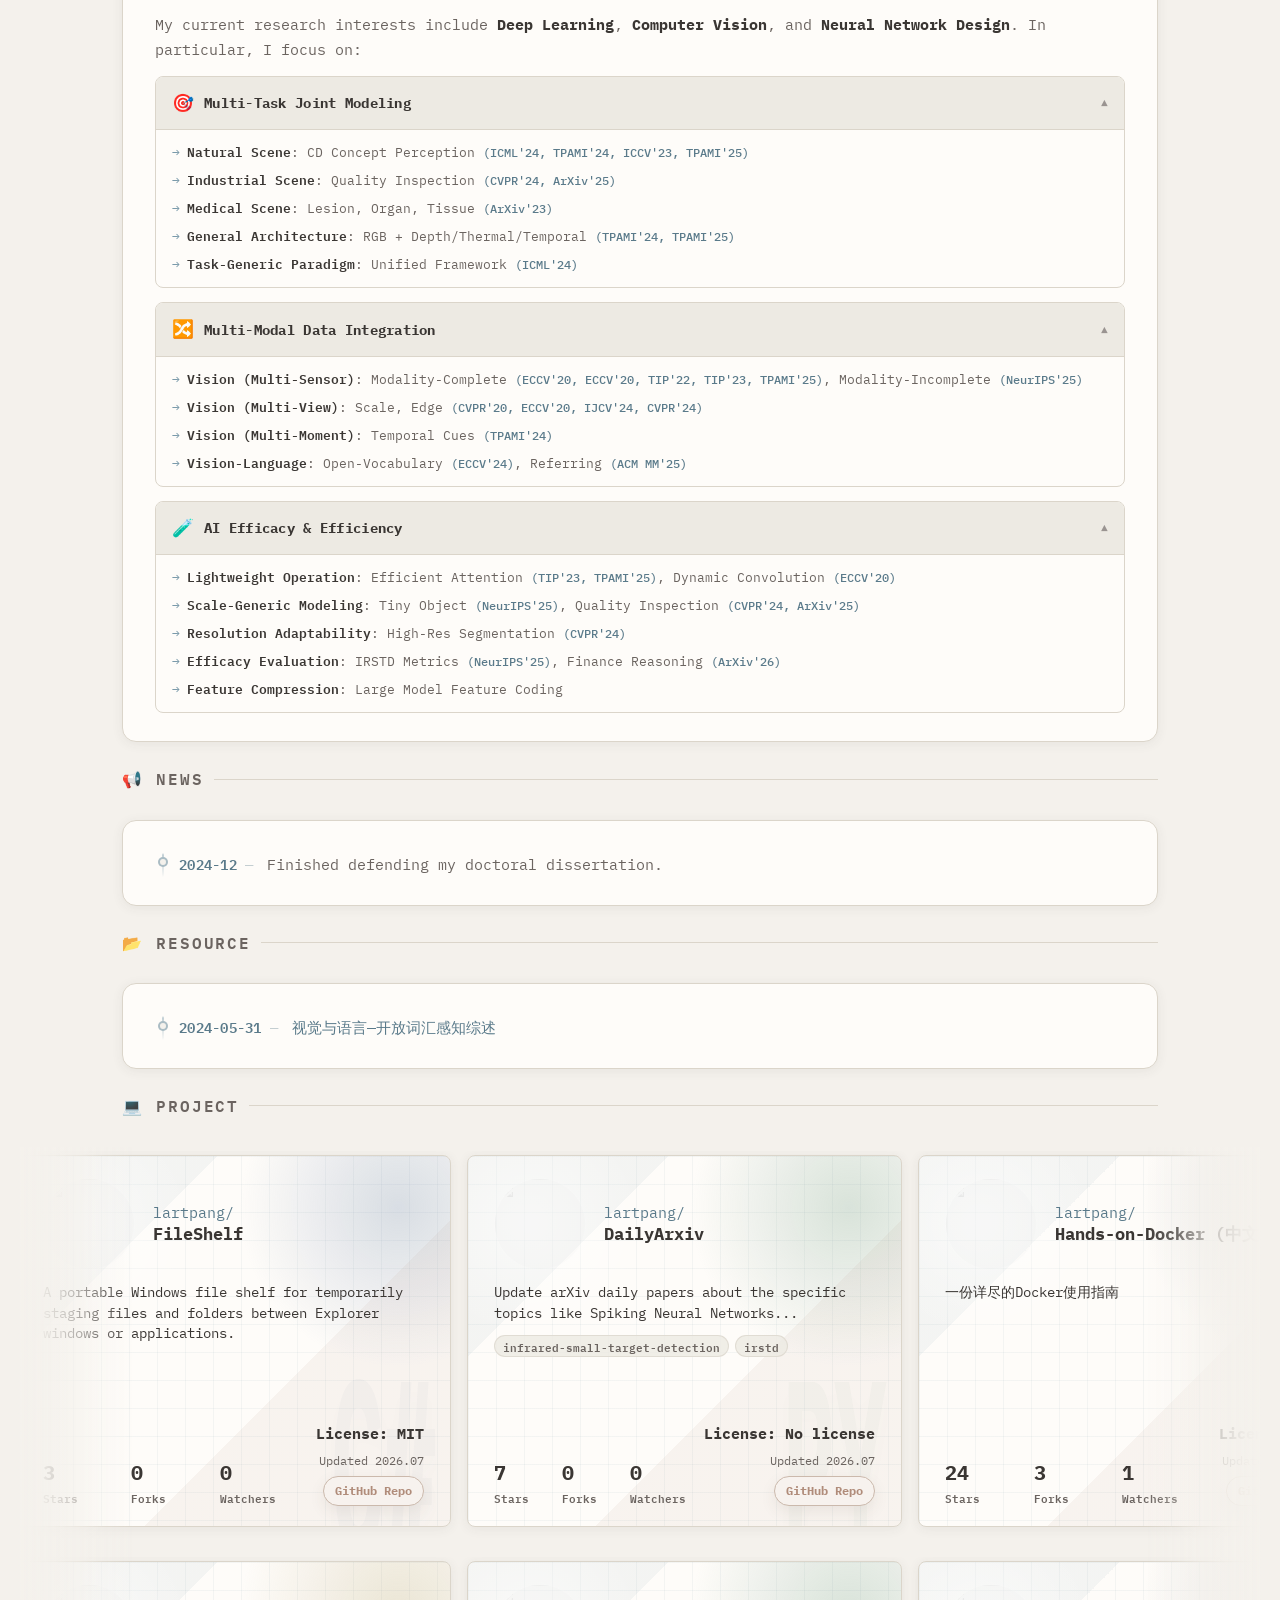
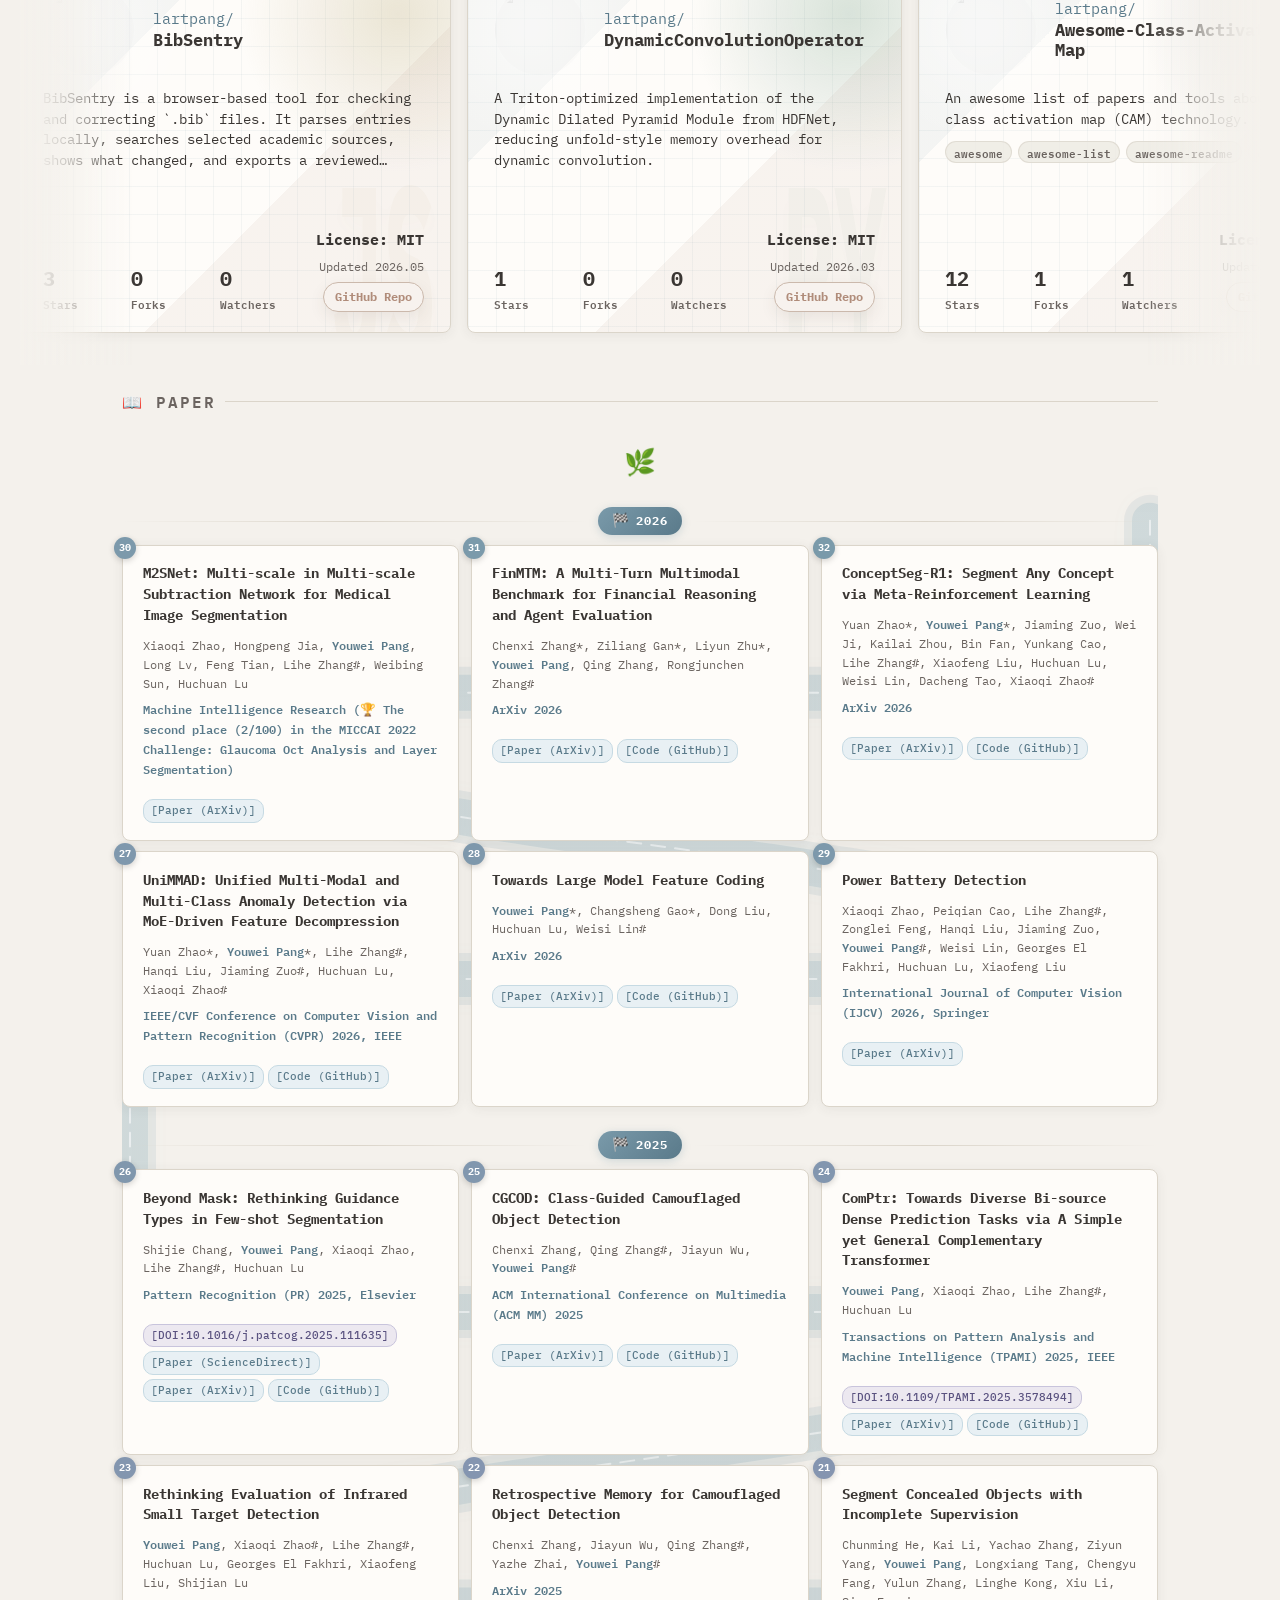
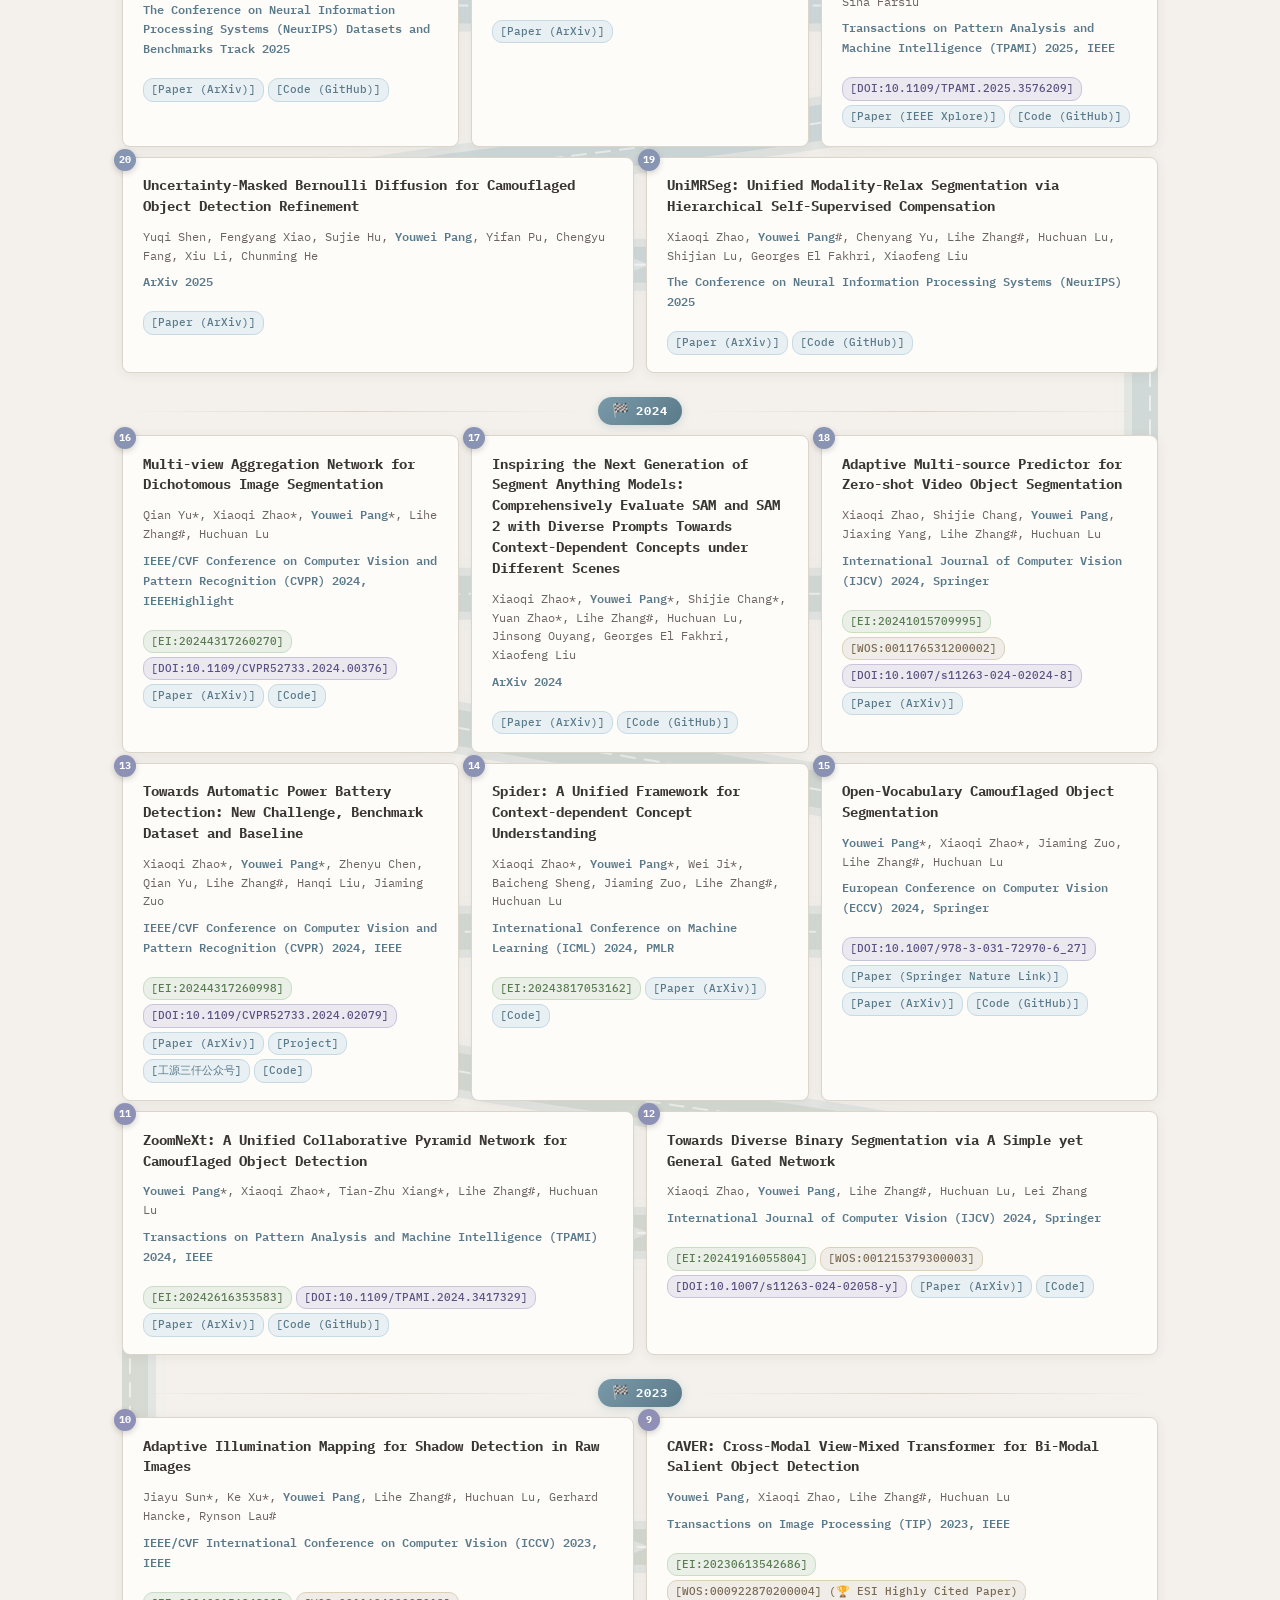
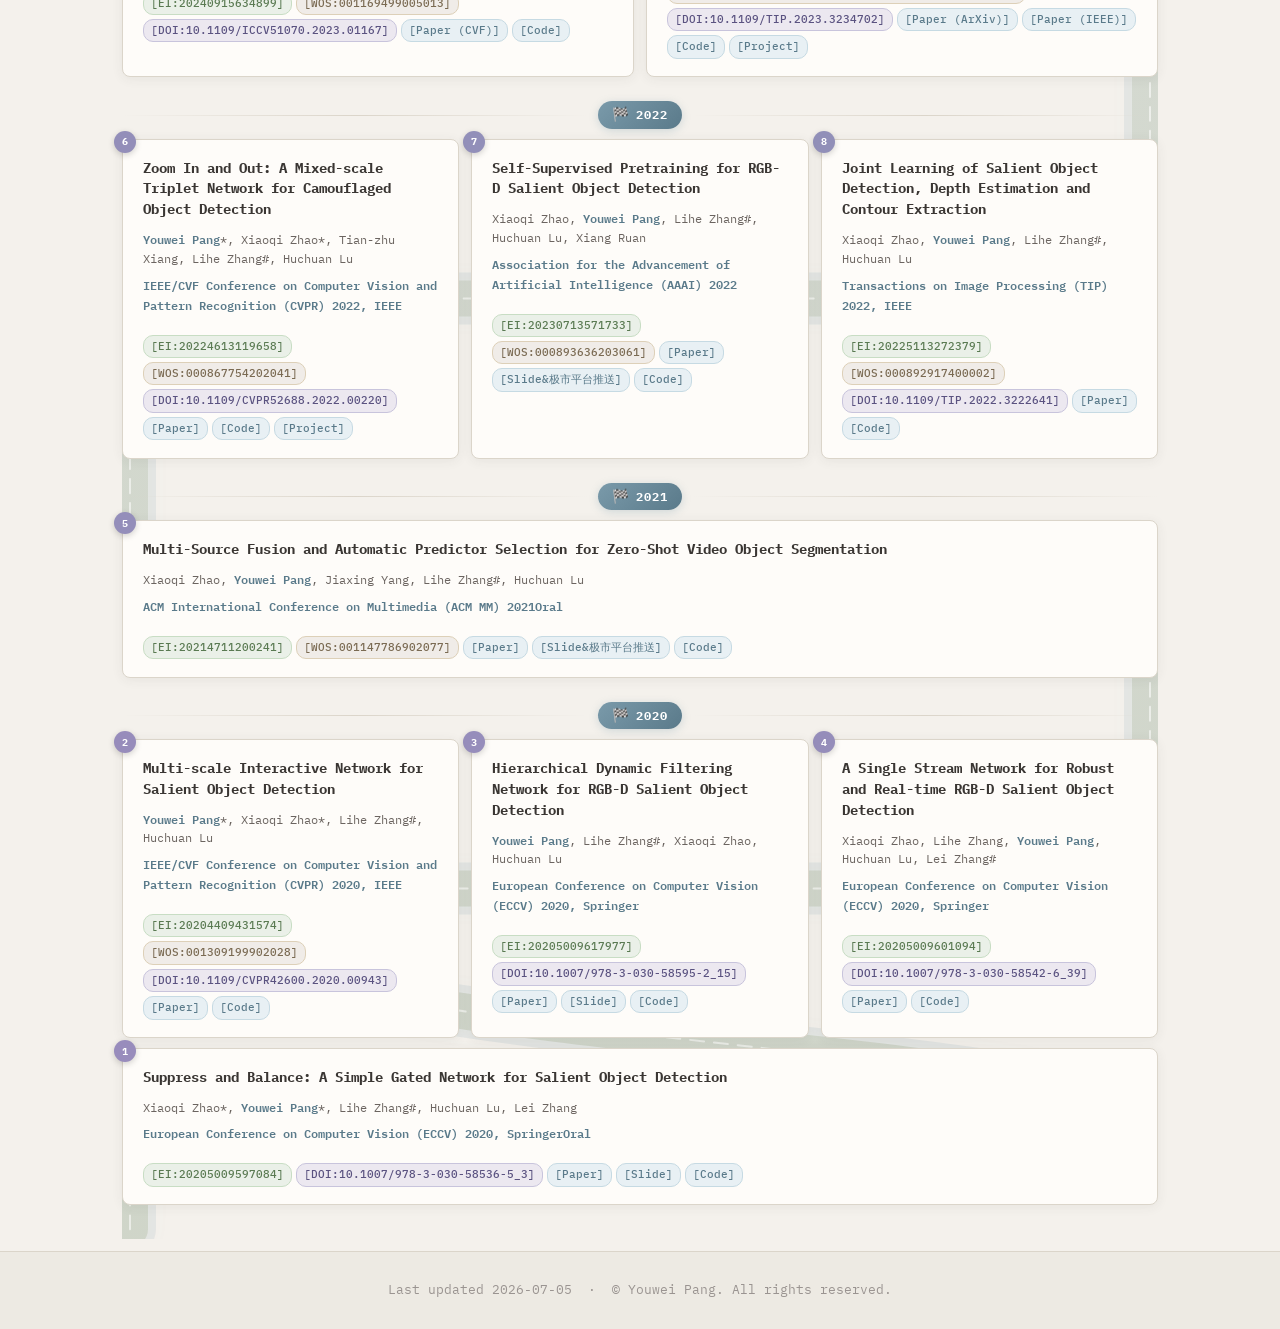
==== commit 9c1398f8: "Update project cards." ====
--- a/index.html
+++ b/index.html
@@ -1560,7 +1560,7 @@
 
     /* ===== PROJECT SHOWCASE ===== */
     .proj-grid {
-      width: min(1480px, calc(100vw - 32px));
+      width: min(1540px, calc(100vw - 32px));
       margin-left: 50%;
       transform: translateX(-50%);
     }
@@ -1596,12 +1596,12 @@
     .proj-rows {
       display: flex;
       flex-direction: column;
-      gap: 14px;
+      gap: 16px;
     }
 
     .proj-viewport {
       overflow: hidden;
-      padding: 4px 0 12px;
+      padding: 4px 0 14px;
       mask-image: linear-gradient(to right, transparent 0, #000 7%, #000 93%, transparent 100%);
       -webkit-mask-image: linear-gradient(to right, transparent 0, #000 7%, #000 93%, transparent 100%);
     }
@@ -1609,20 +1609,20 @@
     .proj-track {
       display: flex;
       width: max-content;
-      animation: projectMarquee 58s linear infinite;
+      animation: projectMarquee 72s linear infinite;
       will-change: transform;
     }
 
     .proj-track--reverse {
       animation-name: projectMarqueeReverse;
-      animation-duration: 64s;
+      animation-duration: 78s;
     }
 
     .proj-strip {
       display: flex;
       flex: 0 0 auto;
-      gap: 14px;
-      padding-right: 14px;
+      gap: 16px;
+      padding-right: 16px;
     }
 
     .proj-carousel:hover .proj-track,
@@ -1651,18 +1651,26 @@
     }
 
     .proj-card {
-      flex: 0 0 clamp(270px, 24vw, 350px);
-      min-height: 218px;
-      background: var(--surface);
+      position: relative;
+      flex: 0 0 clamp(390px, 34vw, 520px);
+      height: clamp(372px, 26vw, 396px);
+      min-height: 372px;
+      overflow: hidden;
       border: 1px solid var(--border);
       border-radius: var(--radius);
-      padding: 18px 20px;
-      display: flex;
-      flex-direction: column;
-      gap: 10px;
+      padding: 22px 26px 20px;
+      display: grid;
+      grid-template-rows: auto minmax(0, 1fr) auto;
+      gap: 12px;
+      background:
+        linear-gradient(135deg, rgba(122, 154, 170, 0.08) 0 25%, transparent 25% 100%),
+        linear-gradient(135deg, transparent 0 62%, rgba(176, 140, 122, 0.08) 62% 100%),
+        radial-gradient(circle at 88% 14%, color-mix(in srgb, var(--proj-lang-color, var(--primary)) 26%, transparent), transparent 32%),
+        linear-gradient(to right, rgba(122, 154, 170, 0.08) 1px, transparent 1px),
+        linear-gradient(to bottom, rgba(122, 154, 170, 0.08) 1px, transparent 1px),
+        var(--surface);
+      background-size: auto, auto, auto, 28px 28px, 28px 28px, auto;
       box-shadow: var(--shadow);
-      content-visibility: auto;
-      contain-intrinsic-size: 350px 218px;
       transition: box-shadow var(--transition), transform var(--transition), border-color var(--transition);
     }
 
@@ -1670,68 +1678,216 @@
     .proj-card:focus-within {
       box-shadow: var(--shadow-h);
       transform: translateY(-3px);
-      border-color: var(--primary);
+      border-color: color-mix(in srgb, var(--proj-lang-color, var(--primary)) 50%, var(--border));
+    }
+
+    .proj-card::before {
+      content: attr(data-language-mark);
+      position: absolute;
+      right: 14px;
+      bottom: -18px;
+      z-index: 0;
+      max-width: 70%;
+      overflow: hidden;
+      color: var(--proj-lang-color, var(--primary));
+      font-family: 'IBM Plex Mono', monospace;
+      font-size: clamp(15rem, 19vw, 17rem);
+      font-weight: 700;
+      line-height: 0.68;
+      letter-spacing: 0;
+      opacity: 0.042;
+      pointer-events: none;
+      text-align: right;
+      white-space: nowrap;
+      transform: scaleX(0.36);
+      transform-origin: right bottom;
+      text-shadow: 0 12px 30px color-mix(in srgb, var(--proj-lang-color, var(--primary)) 34%, transparent);
+    }
+
+    .proj-card::after {
+      content: '';
+      position: absolute;
+      inset: 0;
+      background: radial-gradient(circle at 14% 18%, rgba(255, 255, 255, 0.55), transparent 24%);
+      pointer-events: none;
+    }
+
+    .proj-card-head,
+    .proj-card-body,
+    .proj-card-tags,
+    .proj-card-foot {
+      position: relative;
+      z-index: 1;
+    }
+
+    .proj-card-head {
+      display: grid;
+      grid-template-columns: 92px minmax(0, 1fr);
+      align-items: center;
+      gap: 18px;
+      min-height: 92px;
+    }
+
+    .proj-card-avatar {
+      width: 92px;
+      height: 92px;
+      border-radius: 50%;
+      border: 1px solid rgba(255, 255, 255, 0.8);
+      object-fit: cover;
+      opacity: 0.13;
+      filter: grayscale(1);
+      background: var(--surface2);
+    }
+
+    .proj-card-title {
+      min-width: 0;
+    }
+
+    .proj-card-owner {
+      display: block;
+      width: fit-content;
+      max-width: 100%;
+      font-size: 0.94rem;
+      color: var(--primary-d);
+      line-height: 1.15;
+      overflow: hidden;
+      text-overflow: ellipsis;
+      white-space: nowrap;
     }
 
     .proj-card-name {
-      font-size: 0.9rem;
-      font-weight: 700;
-      color: var(--primary-d);
+      display: block;
+      margin-top: 2px;
+      font-size: clamp(1.08rem, 1.28vw, 1.35rem);
+      font-weight: 800;
+      color: var(--text);
       text-decoration: none;
-      line-height: 1.35;
+      line-height: 1.16;
       overflow-wrap: anywhere;
     }
 
-    .proj-card-name:hover {
+    .proj-card-name:hover,
+    .proj-card-owner:hover {
       color: var(--accent);
     }
 
-    .proj-card-meta {
+    .proj-card-body {
+      min-width: 0;
+      overflow: hidden;
+      display: flex;
+      flex-direction: column;
+      gap: 12px;
+    }
+
+    .proj-card-desc {
+      font-size: clamp(0.86rem, 1vw, 0.98rem);
+      color: var(--text);
+      line-height: 1.5;
+      display: -webkit-box;
+      -webkit-line-clamp: 4;
+      -webkit-box-orient: vertical;
+      overflow: hidden;
+    }
+
+    .proj-card-tags {
       display: flex;
       flex-wrap: wrap;
       gap: 6px;
-      min-height: 22px;
+      max-height: 24px;
+      overflow: hidden;
     }
 
     .proj-card-pill {
       display: inline-flex;
       align-items: center;
-      min-height: 20px;
+      min-height: 22px;
       border-radius: 999px;
       padding: 2px 8px;
-      background: var(--surface2);
-      color: var(--text-3);
+      background: rgba(237, 234, 227, 0.8);
+      color: var(--text-2);
+      border: 1px solid rgba(219, 213, 202, 0.7);
       font-size: 0.66rem;
       font-weight: 600;
       line-height: 1.25;
       white-space: nowrap;
     }
 
-    .proj-card-desc {
+    .proj-card-foot {
+      display: grid;
+      grid-template-columns: minmax(0, 1fr) auto;
+      align-items: end;
+      gap: 18px;
+      min-height: 70px;
+    }
+
+    .proj-card-stats {
+      display: grid;
+      grid-template-columns: repeat(3, minmax(58px, 1fr));
+      gap: 10px;
+    }
+
+    .proj-card-stat strong {
+      display: block;
+      color: var(--text);
+      font-size: 1.26rem;
+      line-height: 1.1;
+    }
+
+    .proj-card-stat span {
+      display: block;
+      margin-top: 4px;
+      color: var(--text-2);
+      font-size: 0.68rem;
+      font-weight: 600;
+    }
+
+    .proj-card-side {
+      display: flex;
+      flex-direction: column;
+      align-items: flex-end;
+      gap: 5px;
+      color: var(--text-2);
       font-size: 0.78rem;
-      color: var(--text-2);
-      line-height: 1.6;
-      flex: 1;
-    }
-
-    .proj-card-foot {
+      white-space: nowrap;
+    }
+
+    .proj-card-license {
+      color: var(--text);
+      font-size: 0.92rem;
+      font-weight: 700;
+    }
+
+    .proj-card-links {
       display: flex;
       align-items: center;
-      justify-content: space-between;
-      gap: 10px;
-      margin-top: 4px;
-    }
-
-    .proj-card-foot img {
-      height: 18px;
-      width: auto;
-    }
-
-    .proj-card-live {
-      font-size: 0.72rem;
-      font-weight: 700;
+      justify-content: flex-end;
+      gap: 8px;
+    }
+
+    .proj-card-repo {
+      display: inline-flex;
+      align-items: center;
+      min-height: 30px;
+      padding: 5px 11px;
+      border: 1px solid color-mix(in srgb, var(--accent) 38%, var(--border));
+      border-radius: 999px;
+      background: color-mix(in srgb, var(--accent) 9%, var(--surface));
+      box-shadow: 0 6px 16px rgba(80, 65, 55, 0.08);
       color: var(--accent);
+      font-size: 0.76rem;
+      font-weight: 800;
+      line-height: 1;
+      text-decoration: none;
+      transition: background var(--transition), border-color var(--transition), transform var(--transition);
       white-space: nowrap;
+    }
+
+    .proj-card-repo:hover,
+    .proj-card-repo:focus-visible {
+      border-color: color-mix(in srgb, var(--accent) 68%, var(--border));
+      background: color-mix(in srgb, var(--accent) 15%, var(--surface));
+      color: var(--accent);
+      transform: translateY(-1px);
     }
 
     @media (max-width: 860px) {
@@ -1740,7 +1896,7 @@
       }
 
       .proj-card {
-        flex-basis: clamp(250px, 42vw, 320px);
+        flex-basis: clamp(340px, 72vw, 460px);
       }
     }
 
@@ -1760,11 +1916,11 @@
       }
 
       .proj-track {
-        animation-duration: 70s;
+        animation-duration: 86s;
       }
 
       .proj-track--reverse {
-        animation-duration: 76s;
+        animation-duration: 92s;
       }
 
       .proj-strip {
@@ -1773,9 +1929,67 @@
       }
 
       .proj-card {
-        flex-basis: min(82vw, 310px);
-        min-height: 230px;
+        flex-basis: min(88vw, 352px);
+        height: 374px;
+        min-height: 374px;
         padding: 16px;
+        gap: 10px;
+      }
+
+      .proj-card::before {
+        right: 6px;
+        bottom: -16px;
+        max-width: 78%;
+        font-size: 15.4rem;
+        transform: scaleX(0.32);
+      }
+
+      .proj-card-head {
+        grid-template-columns: 56px minmax(0, 1fr);
+        gap: 12px;
+        min-height: 56px;
+      }
+
+      .proj-card-avatar {
+        width: 56px;
+        height: 56px;
+      }
+
+      .proj-card-name {
+        font-size: 1.05rem;
+      }
+
+      .proj-card-desc {
+        font-size: 0.82rem;
+        -webkit-line-clamp: 4;
+      }
+
+      .proj-card-tags {
+        max-height: 24px;
+      }
+
+      .proj-card-foot {
+        grid-template-columns: 1fr;
+        align-items: start;
+        gap: 10px;
+        min-height: 118px;
+      }
+
+      .proj-card-stat strong {
+        font-size: 1.08rem;
+      }
+
+      .proj-card-stat span {
+        font-size: 0.62rem;
+      }
+
+      .proj-card-side {
+        align-items: flex-start;
+        font-size: 0.7rem;
+      }
+
+      .proj-card-license {
+        font-size: 0.82rem;
       }
     }
 
@@ -2815,20 +3029,87 @@
 
       const projGrid = document.getElementById("render-projects");
       if (projGrid && SITE_DATA.projects) {
+        const formatCount = value => {
+          const number = Number(value) || 0;
+          if (number >= 1000000) return (number / 1000000).toFixed(1).replace(/\.0$/, "") + "m";
+          if (number >= 1000) return (number / 1000).toFixed(1).replace(/\.0$/, "") + "k";
+          return String(number);
+        };
+
+        const formatDate = value => {
+          if (!value) return "";
+          const date = new Date(value);
+          if (Number.isNaN(date.getTime())) return "";
+          return `${date.getFullYear()}.${String(date.getMonth() + 1).padStart(2, "0")}`;
+        };
+
+        const languageColor = language => ({
+          "C#": "#6f86a8",
+          "C++": "#7a9aaa",
+          "CSS": "#b08c7a",
+          "Go": "#6fa8ad",
+          "HTML": "#b58f72",
+          "JavaScript": "#b5a36f",
+          "Jupyter Notebook": "#a97962",
+          "Markdown": "#8c9098",
+          "Python": "#6f9a82",
+          "TypeScript": "#6d8cad",
+        })[language] || "#7a9aaa";
+
+        const languageMark = language => ({
+          "C#": "C#",
+          "C++": "C++",
+          "CSS": "CSS",
+          "Go": "GO",
+          "HTML": "HTML",
+          "JavaScript": "JS",
+          "Jupyter Notebook": "NB",
+          "Markdown": "md",
+          "Python": "PY",
+          "TypeScript": "TS",
+        })[language] || String(language || "").slice(0, 3).toUpperCase();
+
         const renderProjectCards = (items, isClone = false) => items.map(item => {
-          const language = item.language ? `<span class="proj-card-pill">${esc(item.language)}</span>` : "";
+          const repo = item.fullName || item.repo || item.name;
+          const owner = item.owner || String(repo).split("/")[0] || "lartpang";
+          const updated = formatDate(item.pushedAt || item.updatedAt);
+          const license = item.license || "No license";
+          const topics = (item.topics || []).slice(0, 4).map(topic => (
+            `<span class="proj-card-pill">${esc(topic)}</span>`
+          )).join("");
+          const language = item.language || "";
+          const languageStyle = language ? ` style="--proj-lang-color:${esc(languageColor(language))}" data-language="${esc(language)}" data-language-mark="${esc(languageMark(language))}"` : "";
           const linkTab = isClone ? ` tabindex="-1"` : "";
-          const homepage = item.homepage ? `<a class="proj-card-live" href="${esc(item.homepage)}" target="_blank" rel="noopener"${linkTab}>Live</a>` : "";
+          const githubLink = `<a class="proj-card-repo" href="${esc(item.url)}" target="_blank" rel="noopener"${linkTab}>GitHub Repo</a>`;
           const cloneAttrs = isClone ? ` aria-hidden="true"` : "";
+          const avatar = item.ownerAvatar ? `
+            <img class="proj-card-avatar" src="${esc(item.ownerAvatar)}" alt="" loading="lazy" decoding="async">
+          ` : `<div class="proj-card-avatar" aria-hidden="true"></div>`;
 
           return `
-            <article class="proj-card"${cloneAttrs}>
-              <a class="proj-card-name" href="${esc(item.url)}" target="_blank" rel="noopener"${linkTab}>${esc(item.name)}</a>
-              <div class="proj-card-meta">${language}</div>
-              <p class="proj-card-desc">${esc(item.desc)}</p>
+            <article class="proj-card"${cloneAttrs}${languageStyle}>
+              <div class="proj-card-head">
+                ${avatar}
+                <div class="proj-card-title">
+                  <a class="proj-card-owner" href="https://github.com/${esc(owner)}" target="_blank" rel="noopener"${linkTab}>${esc(owner)}/</a>
+                  <a class="proj-card-name" href="${esc(item.url)}" target="_blank" rel="noopener"${linkTab}>${esc(item.name)}</a>
+                </div>
+              </div>
+              <div class="proj-card-body">
+                <p class="proj-card-desc">${esc(item.desc)}</p>
+                <div class="proj-card-tags">${topics}</div>
+              </div>
               <div class="proj-card-foot">
-                <img src="${esc(item.shield)}" alt="${esc(item.name)} GitHub stars" loading="lazy" decoding="async">
-                ${homepage}
+                <div class="proj-card-stats">
+                  <div class="proj-card-stat"><strong>${formatCount(item.stars)}</strong><span>Stars</span></div>
+                  <div class="proj-card-stat"><strong>${formatCount(item.forks)}</strong><span>Forks</span></div>
+                  <div class="proj-card-stat"><strong>${formatCount(item.watchers)}</strong><span>Watchers</span></div>
+                </div>
+                <div class="proj-card-side">
+                  <div class="proj-card-license">License: ${esc(license)}</div>
+                  <div>Updated ${esc(updated || "recently")}</div>
+                  <div class="proj-card-links">${githubLink}</div>
+                </div>
               </div>
             </article>
           `;
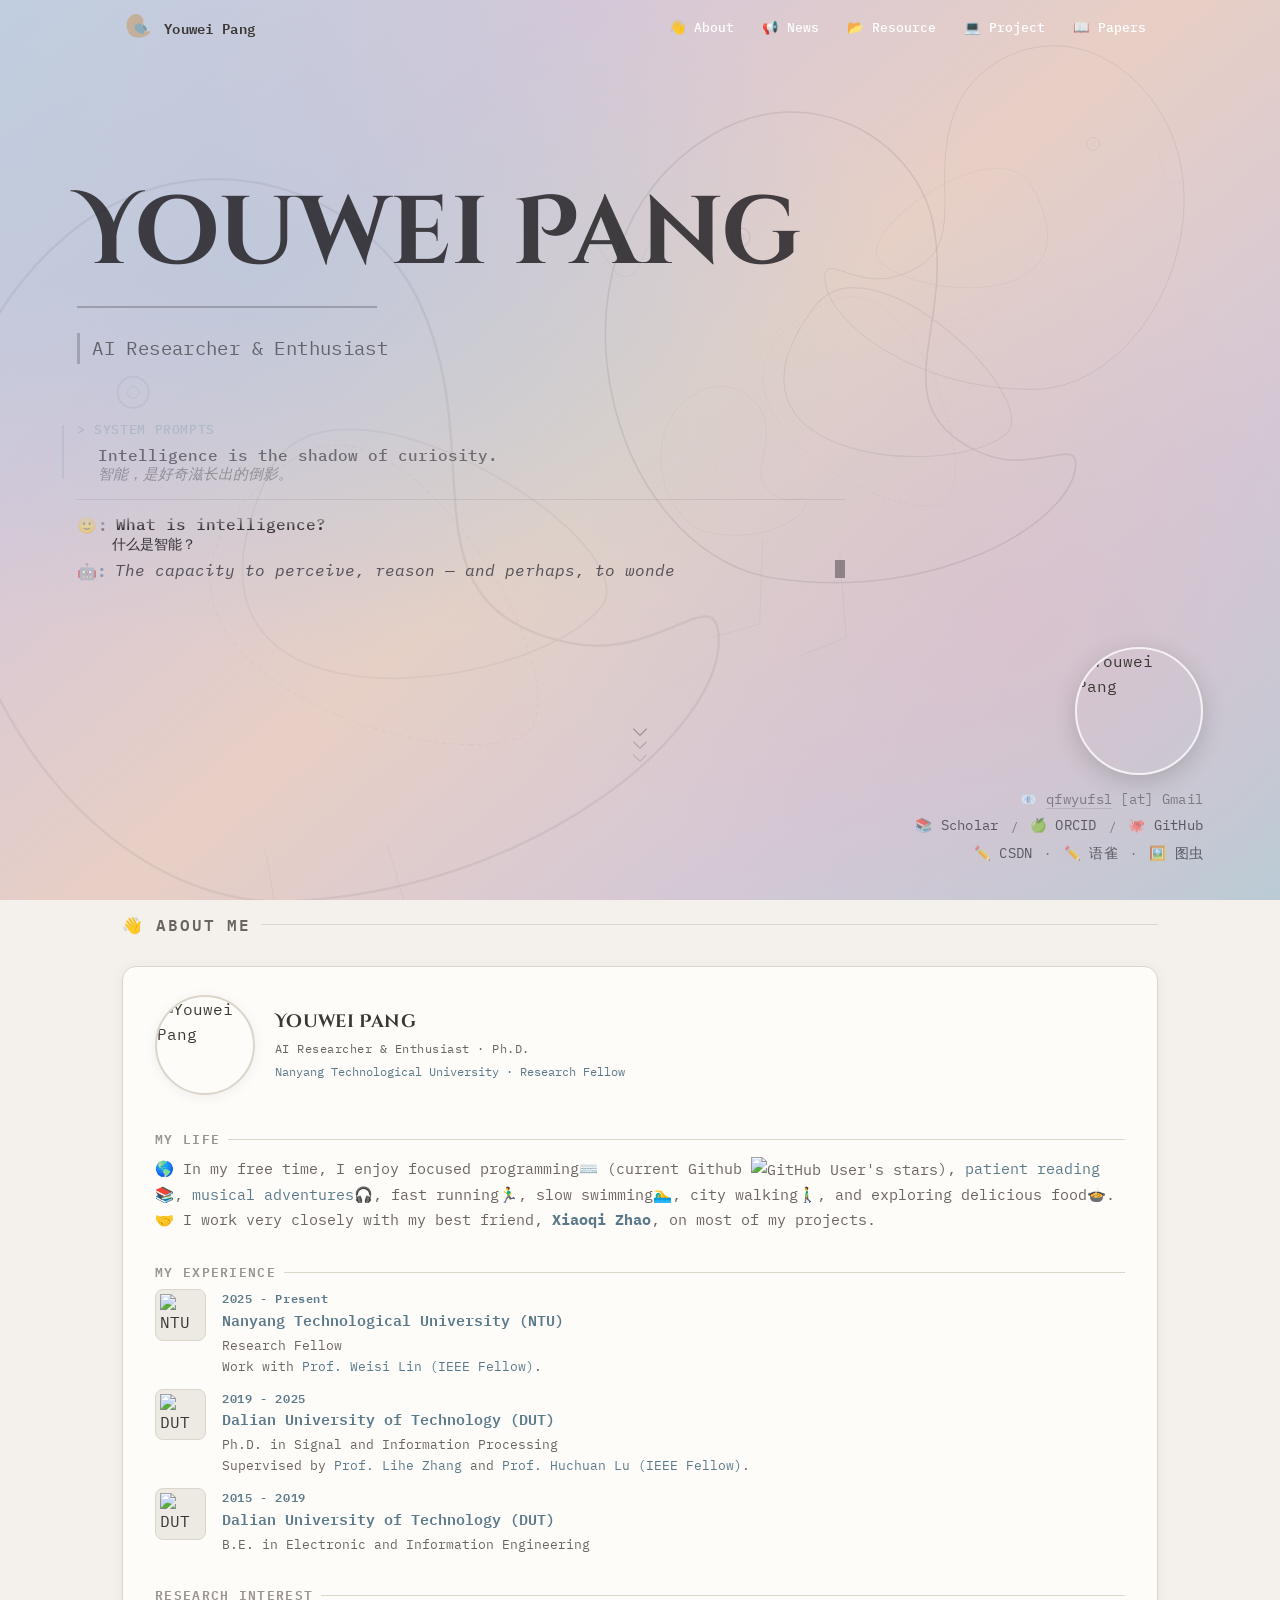
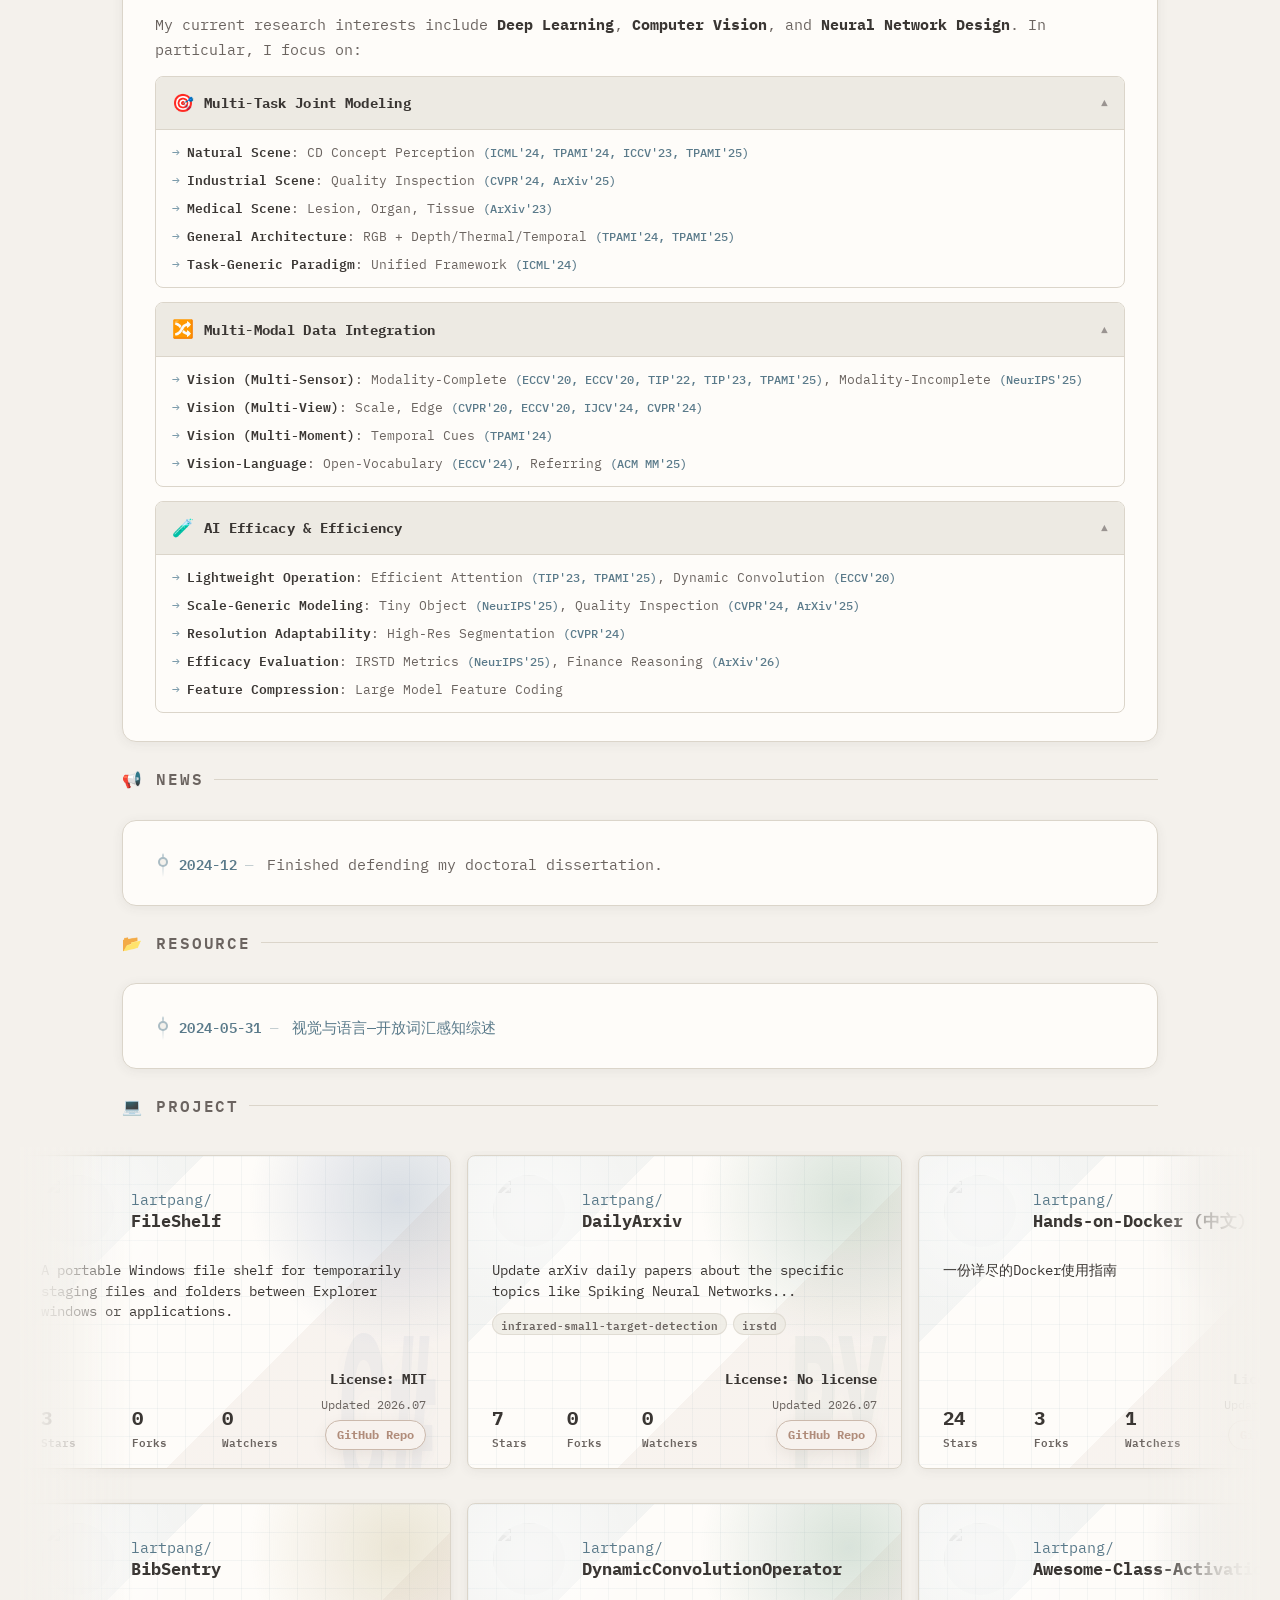
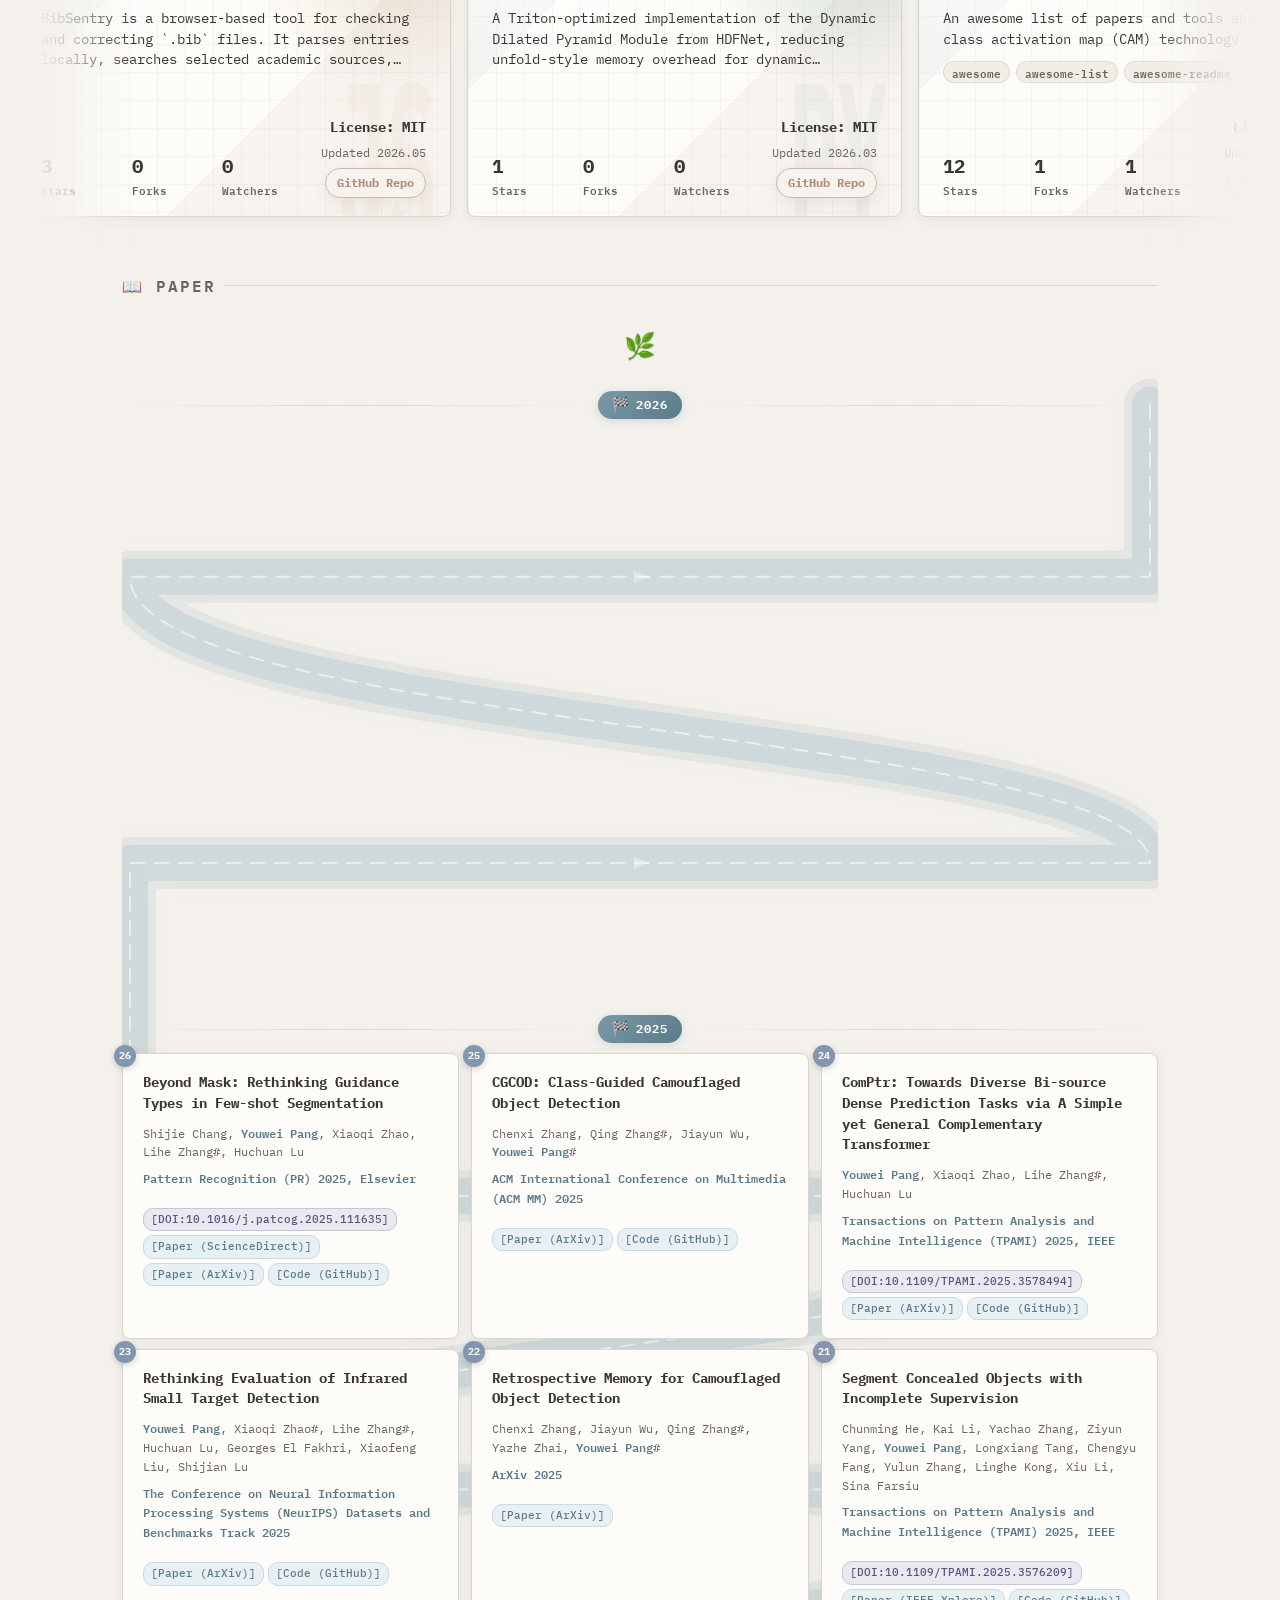
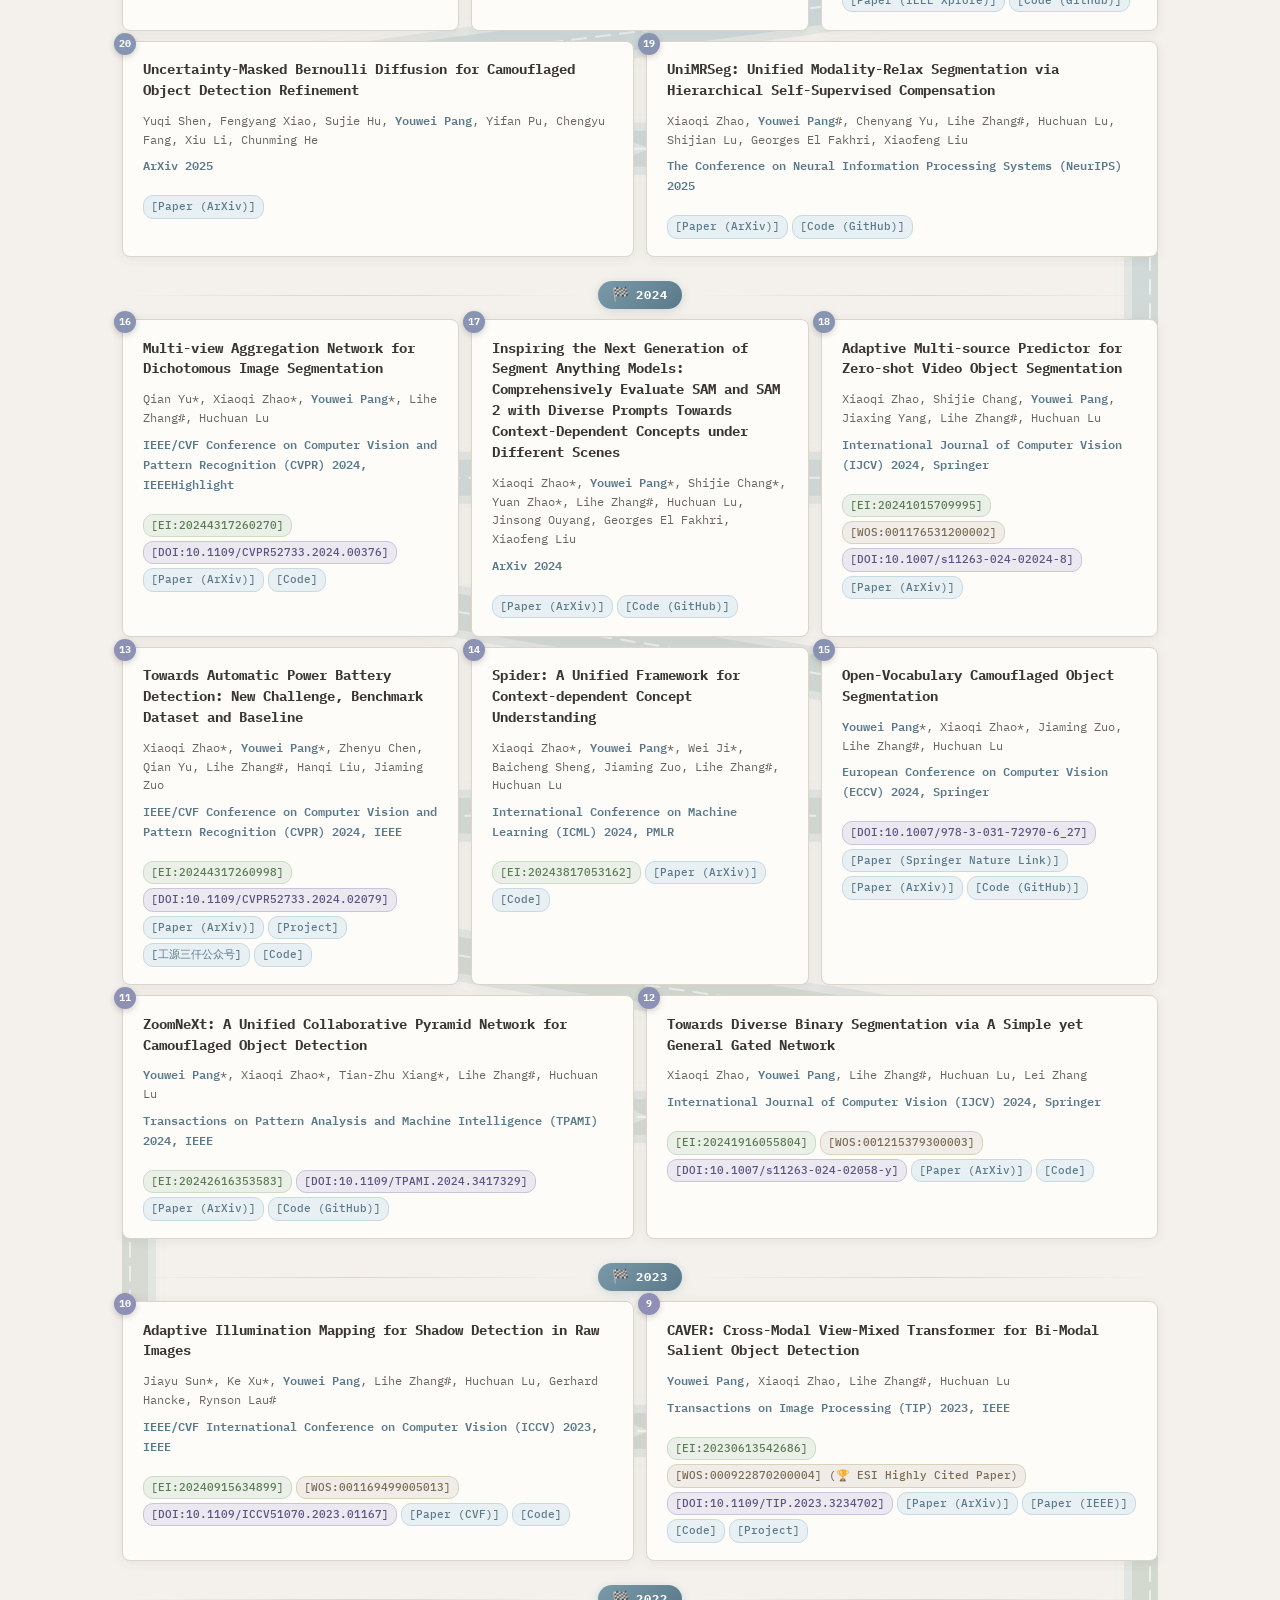
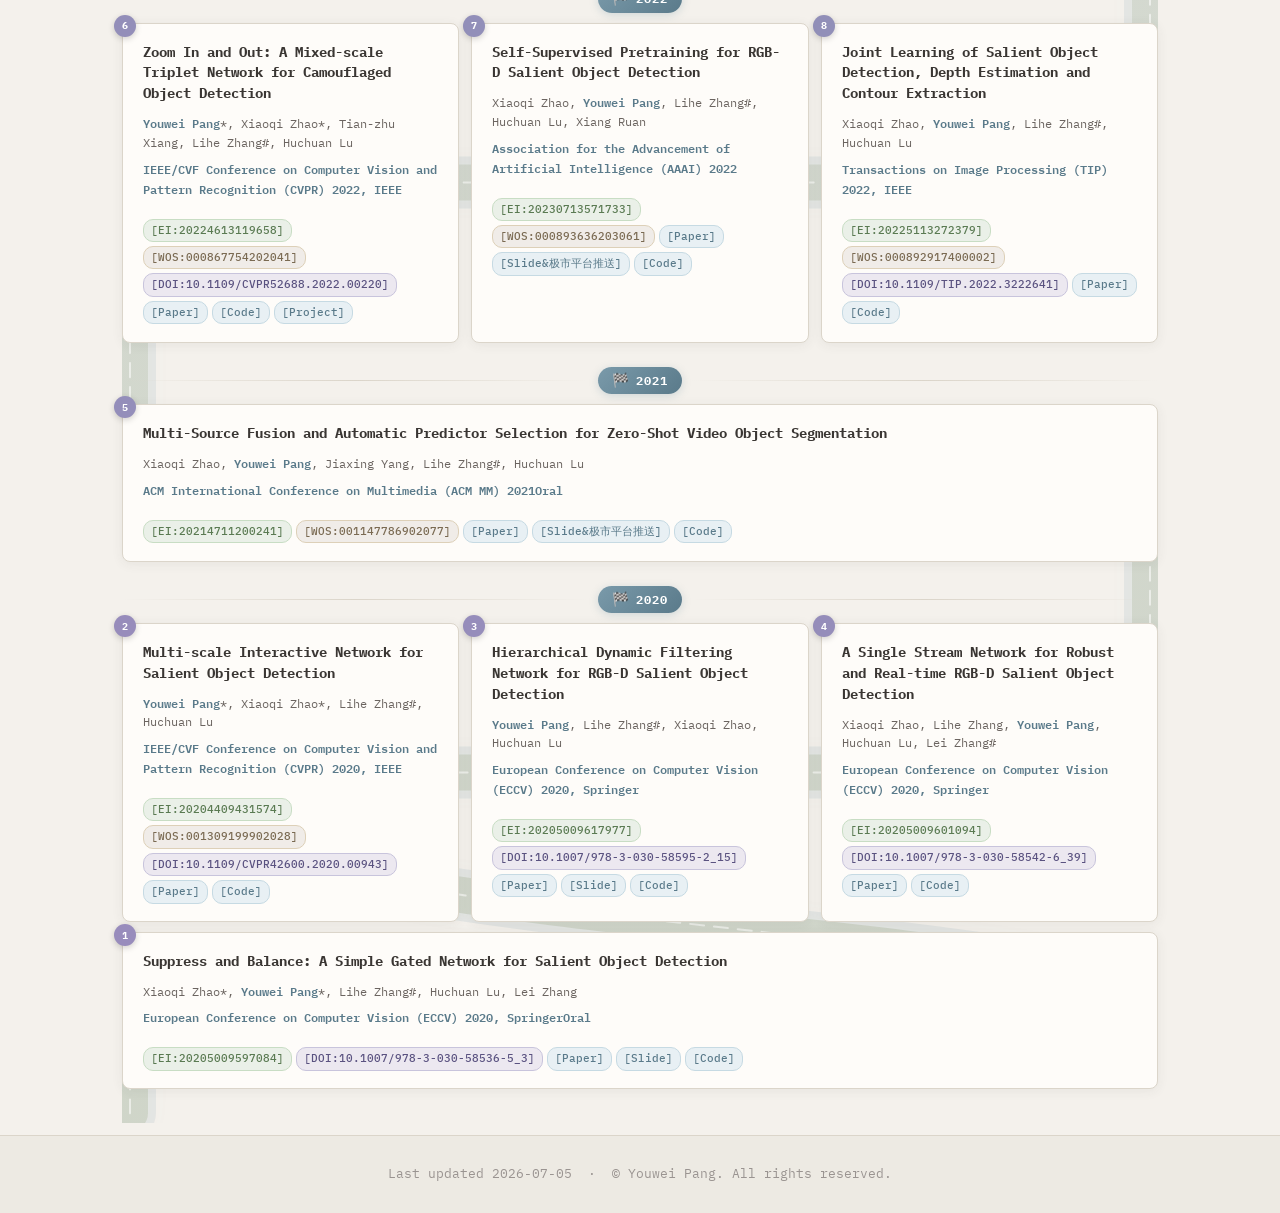
==== commit 7dce8fc9: "Refine project card presentation" ====
--- a/index.html
+++ b/index.html
@@ -1653,12 +1653,12 @@
     .proj-card {
       position: relative;
       flex: 0 0 clamp(390px, 34vw, 520px);
-      height: clamp(372px, 26vw, 396px);
-      min-height: 372px;
+      height: clamp(314px, 22vw, 340px);
+      min-height: 314px;
       overflow: hidden;
       border: 1px solid var(--border);
       border-radius: var(--radius);
-      padding: 22px 26px 20px;
+      padding: 18px 24px 18px;
       display: grid;
       grid-template-rows: auto minmax(0, 1fr) auto;
       gap: 12px;
@@ -1691,17 +1691,17 @@
       overflow: hidden;
       color: var(--proj-lang-color, var(--primary));
       font-family: 'IBM Plex Mono', monospace;
-      font-size: clamp(15rem, 19vw, 17rem);
+      font-size: clamp(14.2rem, 17.2vw, 15.8rem);
       font-weight: 700;
       line-height: 0.68;
       letter-spacing: 0;
-      opacity: 0.042;
+      opacity: 0.068;
       pointer-events: none;
       text-align: right;
       white-space: nowrap;
       transform: scaleX(0.36);
       transform-origin: right bottom;
-      text-shadow: 0 12px 30px color-mix(in srgb, var(--proj-lang-color, var(--primary)) 34%, transparent);
+      text-shadow: 0 14px 34px color-mix(in srgb, var(--proj-lang-color, var(--primary)) 46%, transparent);
     }
 
     .proj-card::after {
@@ -1722,15 +1722,15 @@
 
     .proj-card-head {
       display: grid;
-      grid-template-columns: 92px minmax(0, 1fr);
+      grid-template-columns: 74px minmax(0, 1fr);
       align-items: center;
-      gap: 18px;
-      min-height: 92px;
+      gap: 16px;
+      min-height: 74px;
     }
 
     .proj-card-avatar {
-      width: 92px;
-      height: 92px;
+      width: 74px;
+      height: 74px;
       border-radius: 50%;
       border: 1px solid rgba(255, 255, 255, 0.8);
       object-fit: cover;
@@ -1784,7 +1784,7 @@
       color: var(--text);
       line-height: 1.5;
       display: -webkit-box;
-      -webkit-line-clamp: 4;
+      -webkit-line-clamp: 3;
       -webkit-box-orient: vertical;
       overflow: hidden;
     }
@@ -1817,7 +1817,7 @@
       grid-template-columns: minmax(0, 1fr) auto;
       align-items: end;
       gap: 18px;
-      min-height: 70px;
+      min-height: 62px;
     }
 
     .proj-card-stats {
@@ -1829,7 +1829,7 @@
     .proj-card-stat strong {
       display: block;
       color: var(--text);
-      font-size: 1.26rem;
+      font-size: 1.18rem;
       line-height: 1.1;
     }
 
@@ -1853,7 +1853,7 @@
 
     .proj-card-license {
       color: var(--text);
-      font-size: 0.92rem;
+      font-size: 0.86rem;
       font-weight: 700;
     }
 
@@ -1930,8 +1930,8 @@
 
       .proj-card {
         flex-basis: min(88vw, 352px);
-        height: 374px;
-        min-height: 374px;
+        height: 326px;
+        min-height: 326px;
         padding: 16px;
         gap: 10px;
       }
@@ -1940,7 +1940,7 @@
         right: 6px;
         bottom: -16px;
         max-width: 78%;
-        font-size: 15.4rem;
+        font-size: 14.5rem;
         transform: scaleX(0.32);
       }
 
@@ -1961,7 +1961,7 @@
 
       .proj-card-desc {
         font-size: 0.82rem;
-        -webkit-line-clamp: 4;
+        -webkit-line-clamp: 3;
       }
 
       .proj-card-tags {
@@ -1971,8 +1971,8 @@
       .proj-card-foot {
         grid-template-columns: 1fr;
         align-items: start;
-        gap: 10px;
-        min-height: 118px;
+        gap: 8px;
+        min-height: 104px;
       }
 
       .proj-card-stat strong {
@@ -2991,7 +2991,9 @@
 
 
   <!-- SITE DATA -->
-  <script src="./data.js"></script>
+  <script>
+    document.write('<script src="./data.js?v=' + Date.now() + '"><\/script>');
+  </script>
   <script>
     function renderSiteData() {
       if (typeof SITE_DATA === 'undefined') return;
@@ -3064,7 +3066,7 @@
           "HTML": "HTML",
           "JavaScript": "JS",
           "Jupyter Notebook": "NB",
-          "Markdown": "md",
+          "Markdown": "MD",
           "Python": "PY",
           "TypeScript": "TS",
         })[language] || String(language || "").slice(0, 3).toUpperCase();
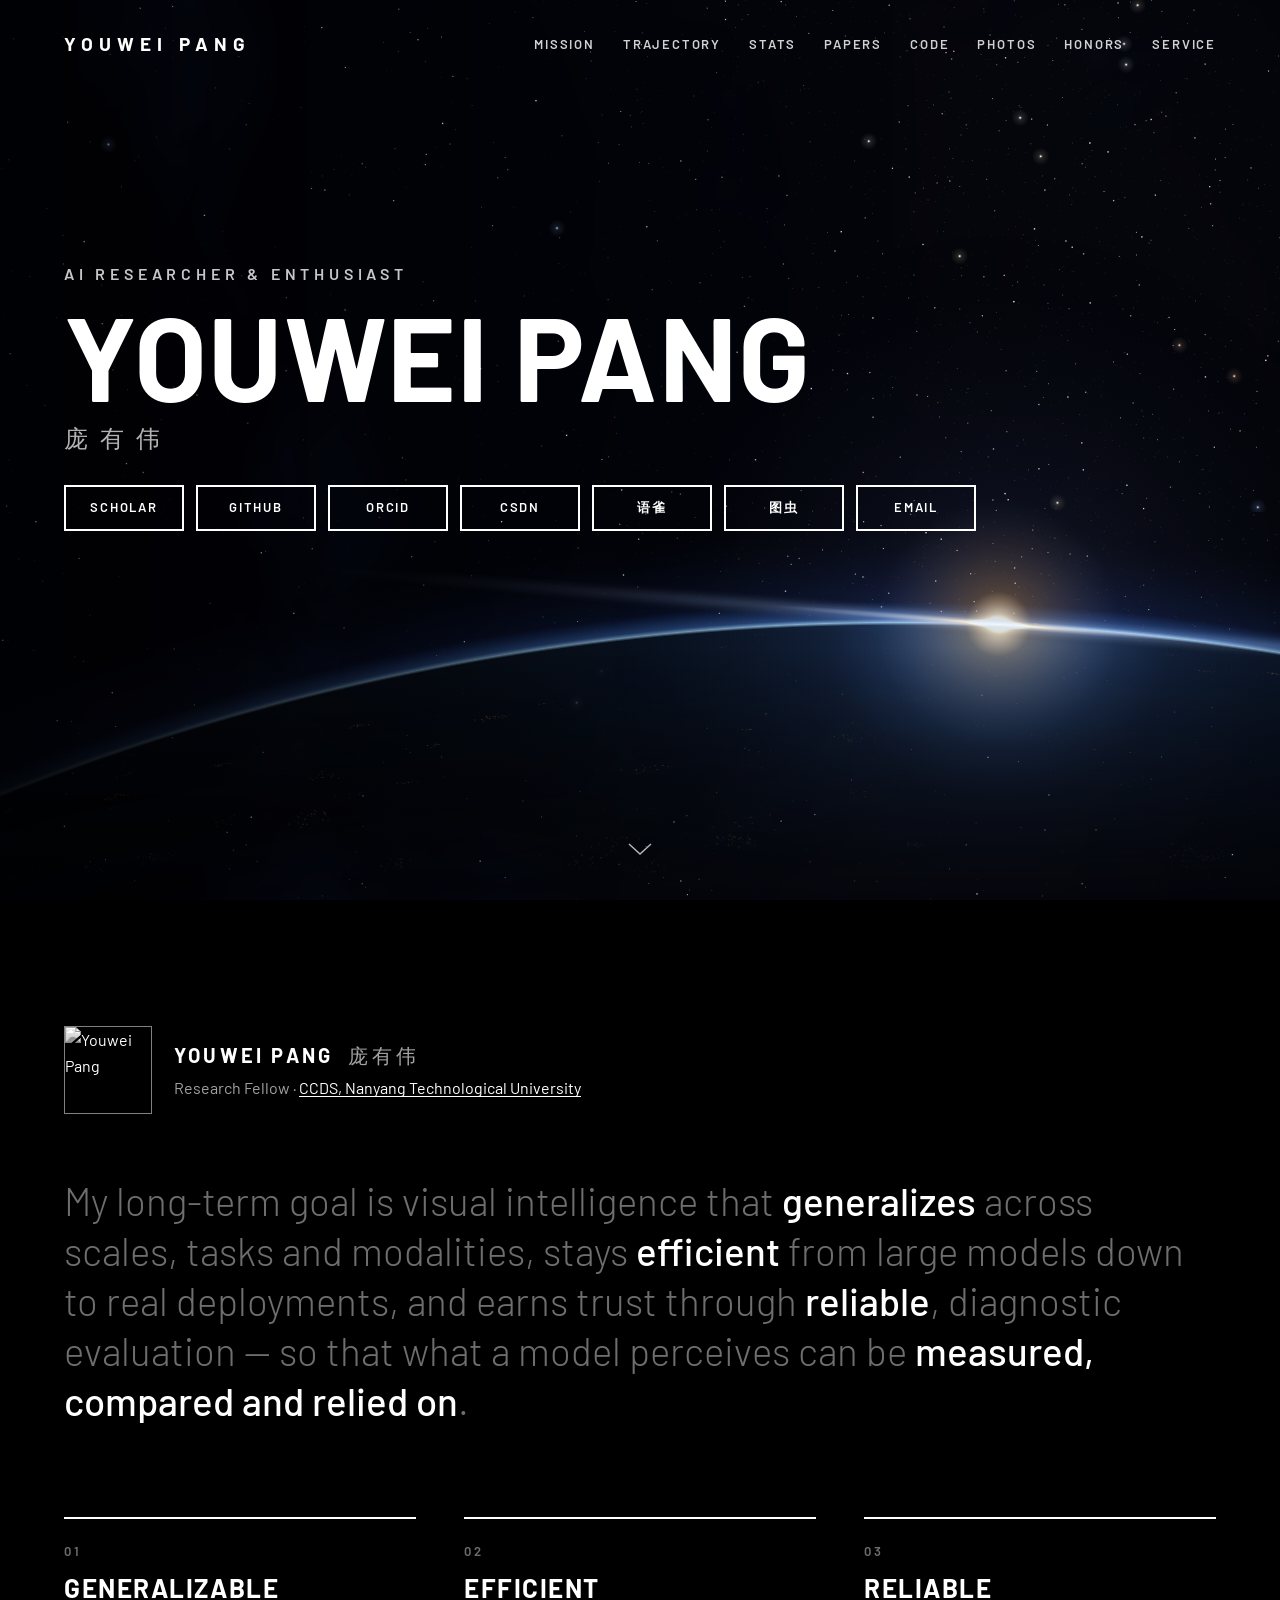
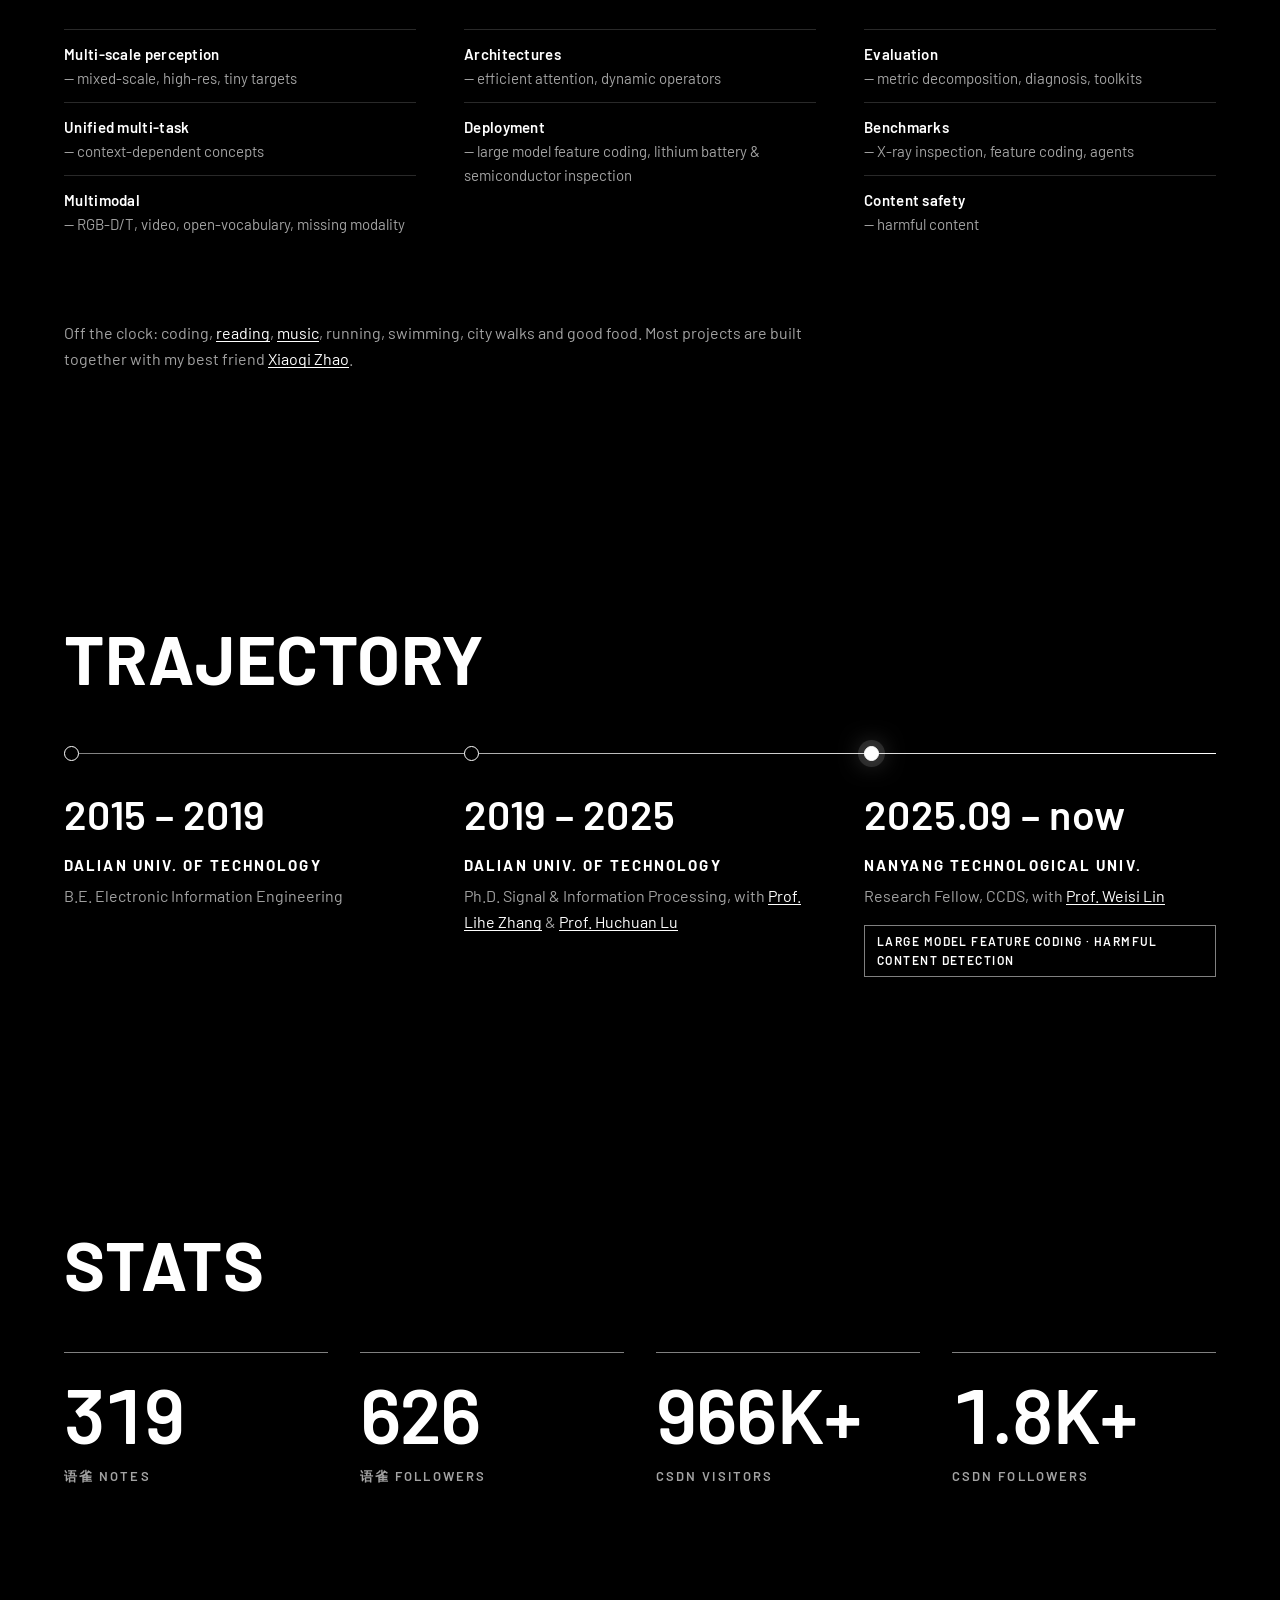
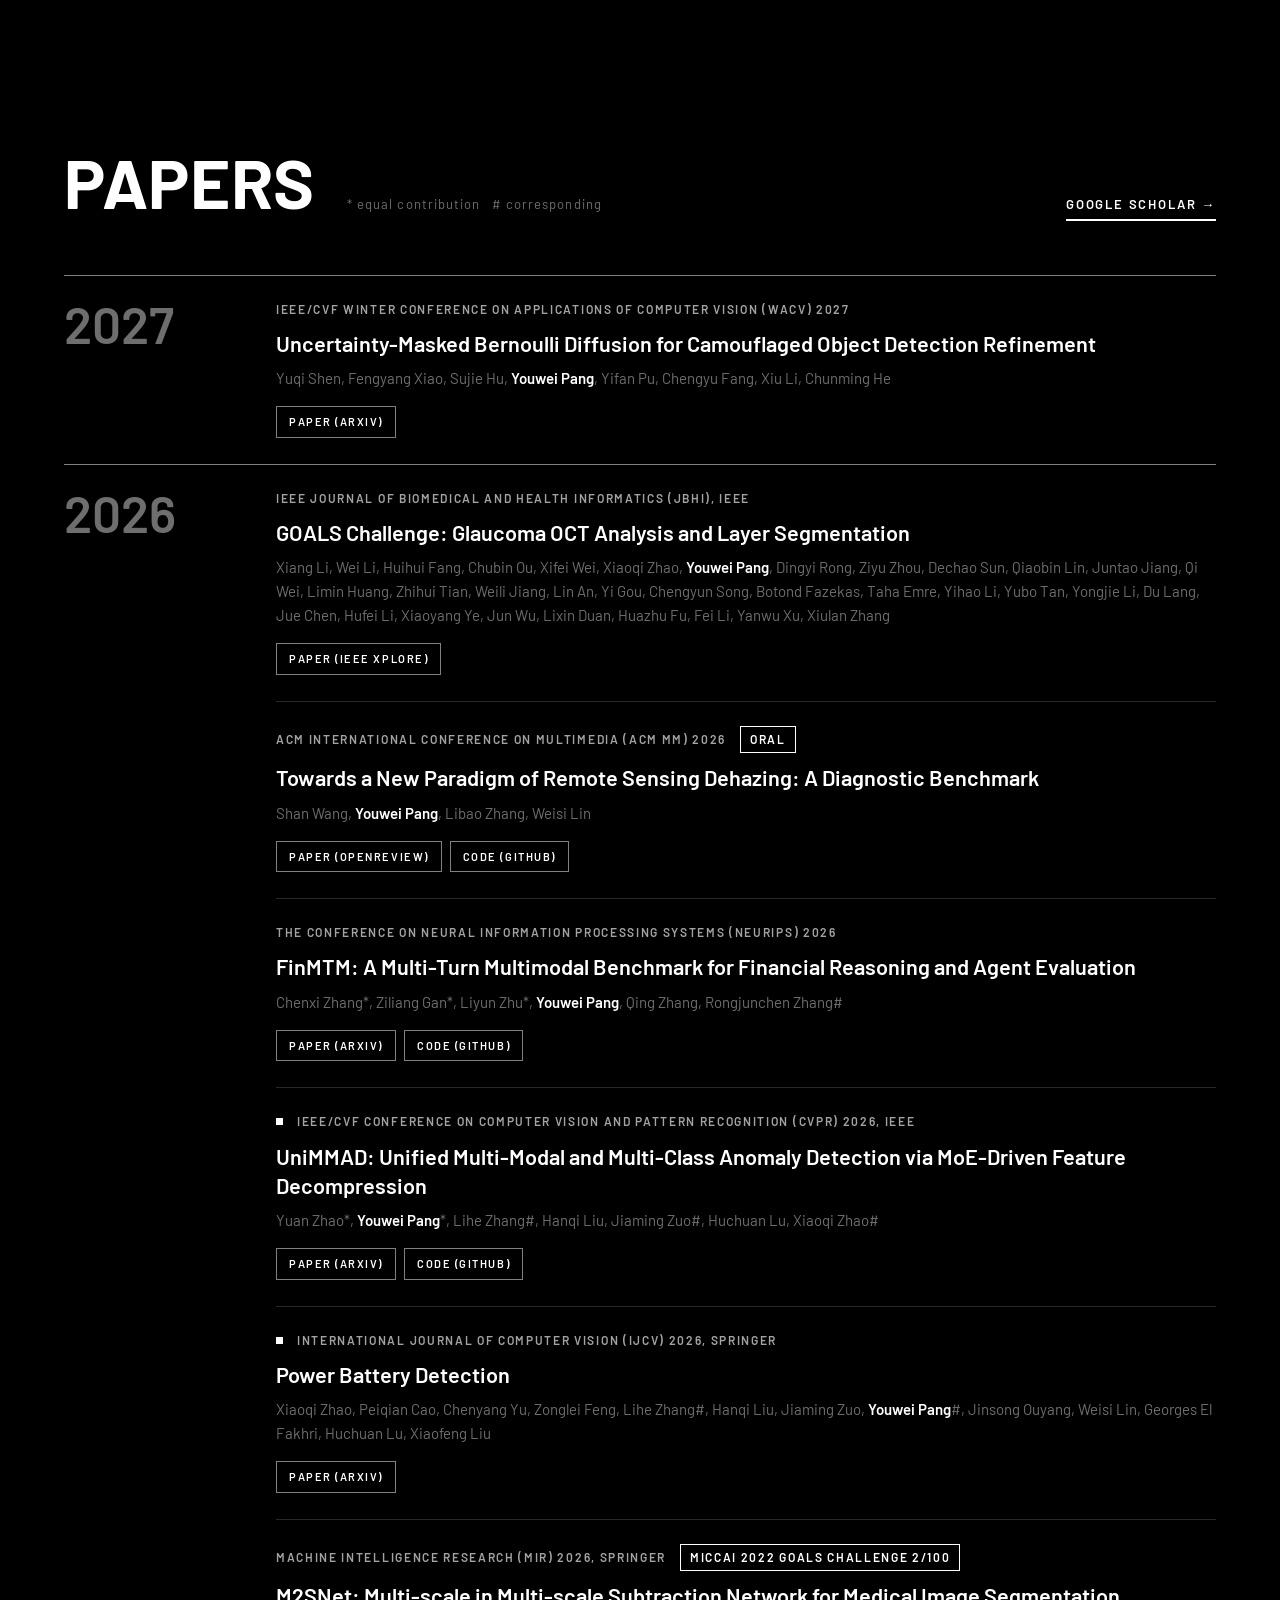
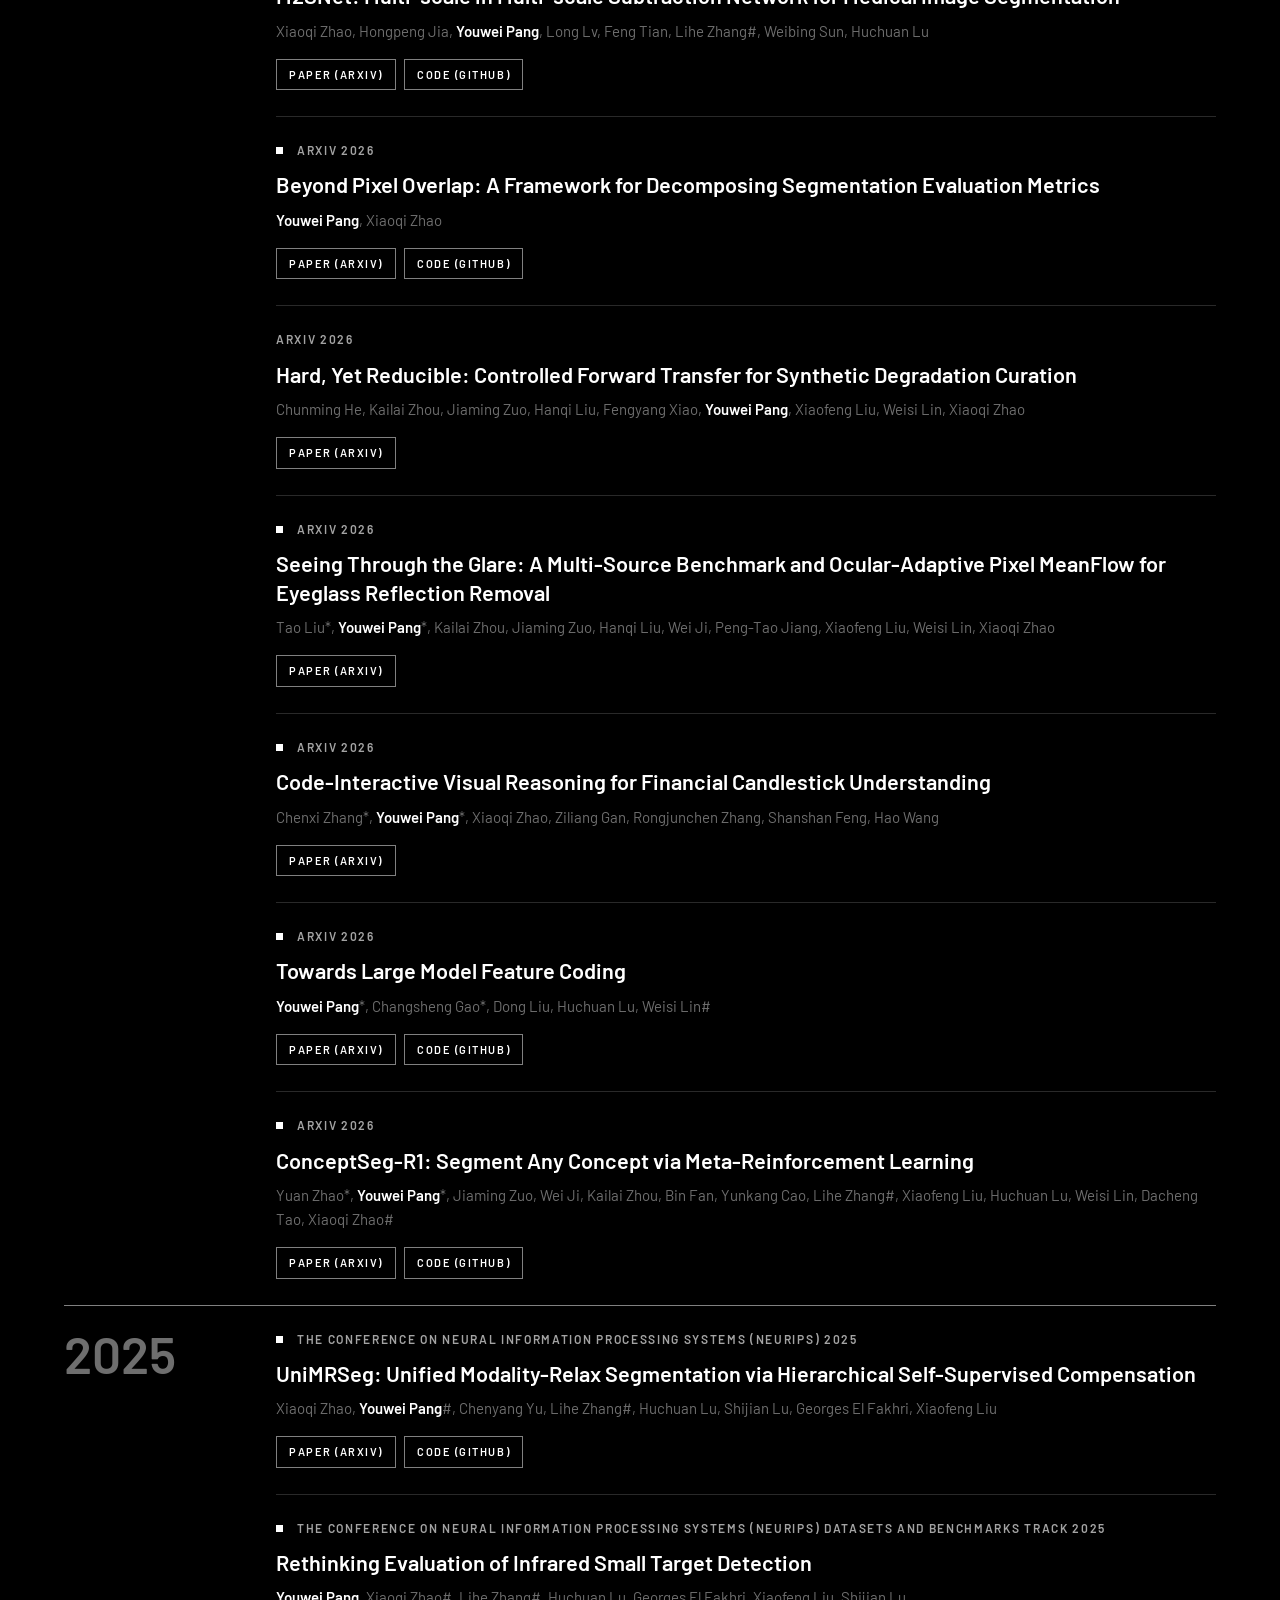
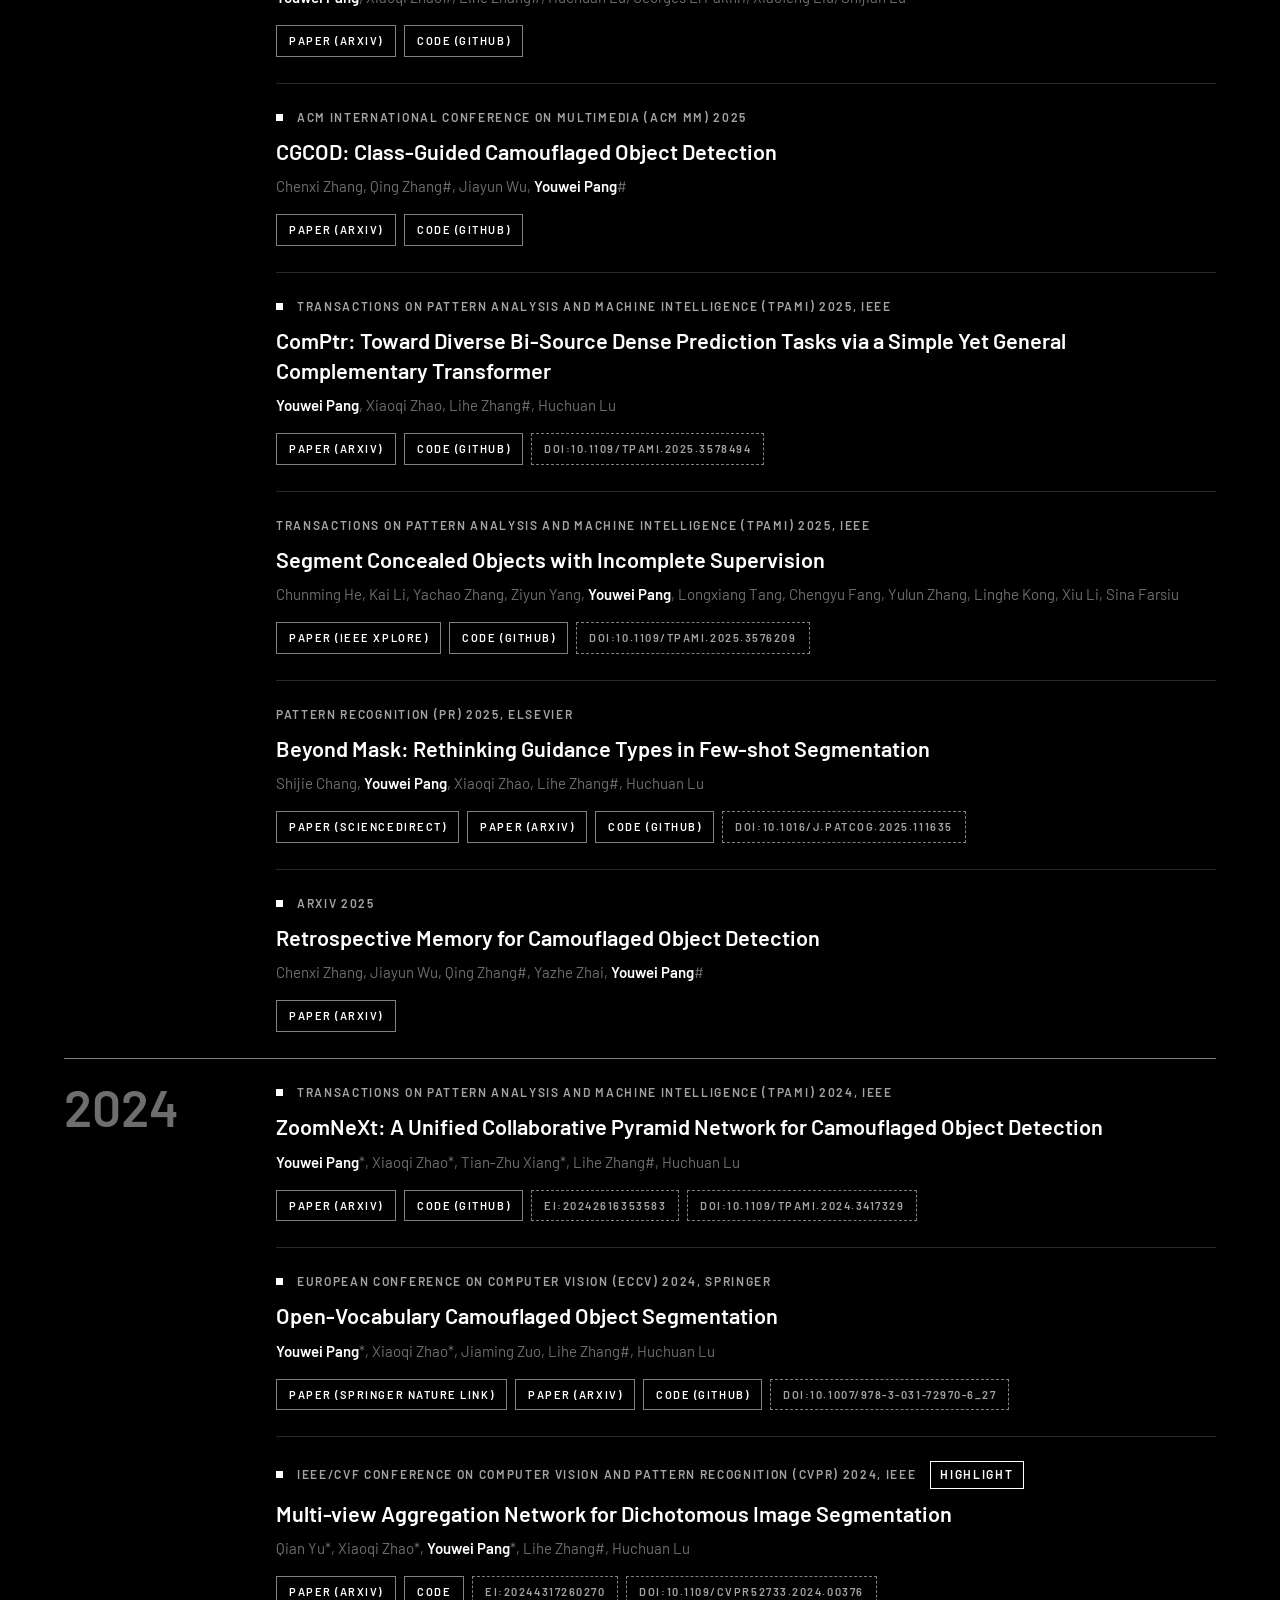
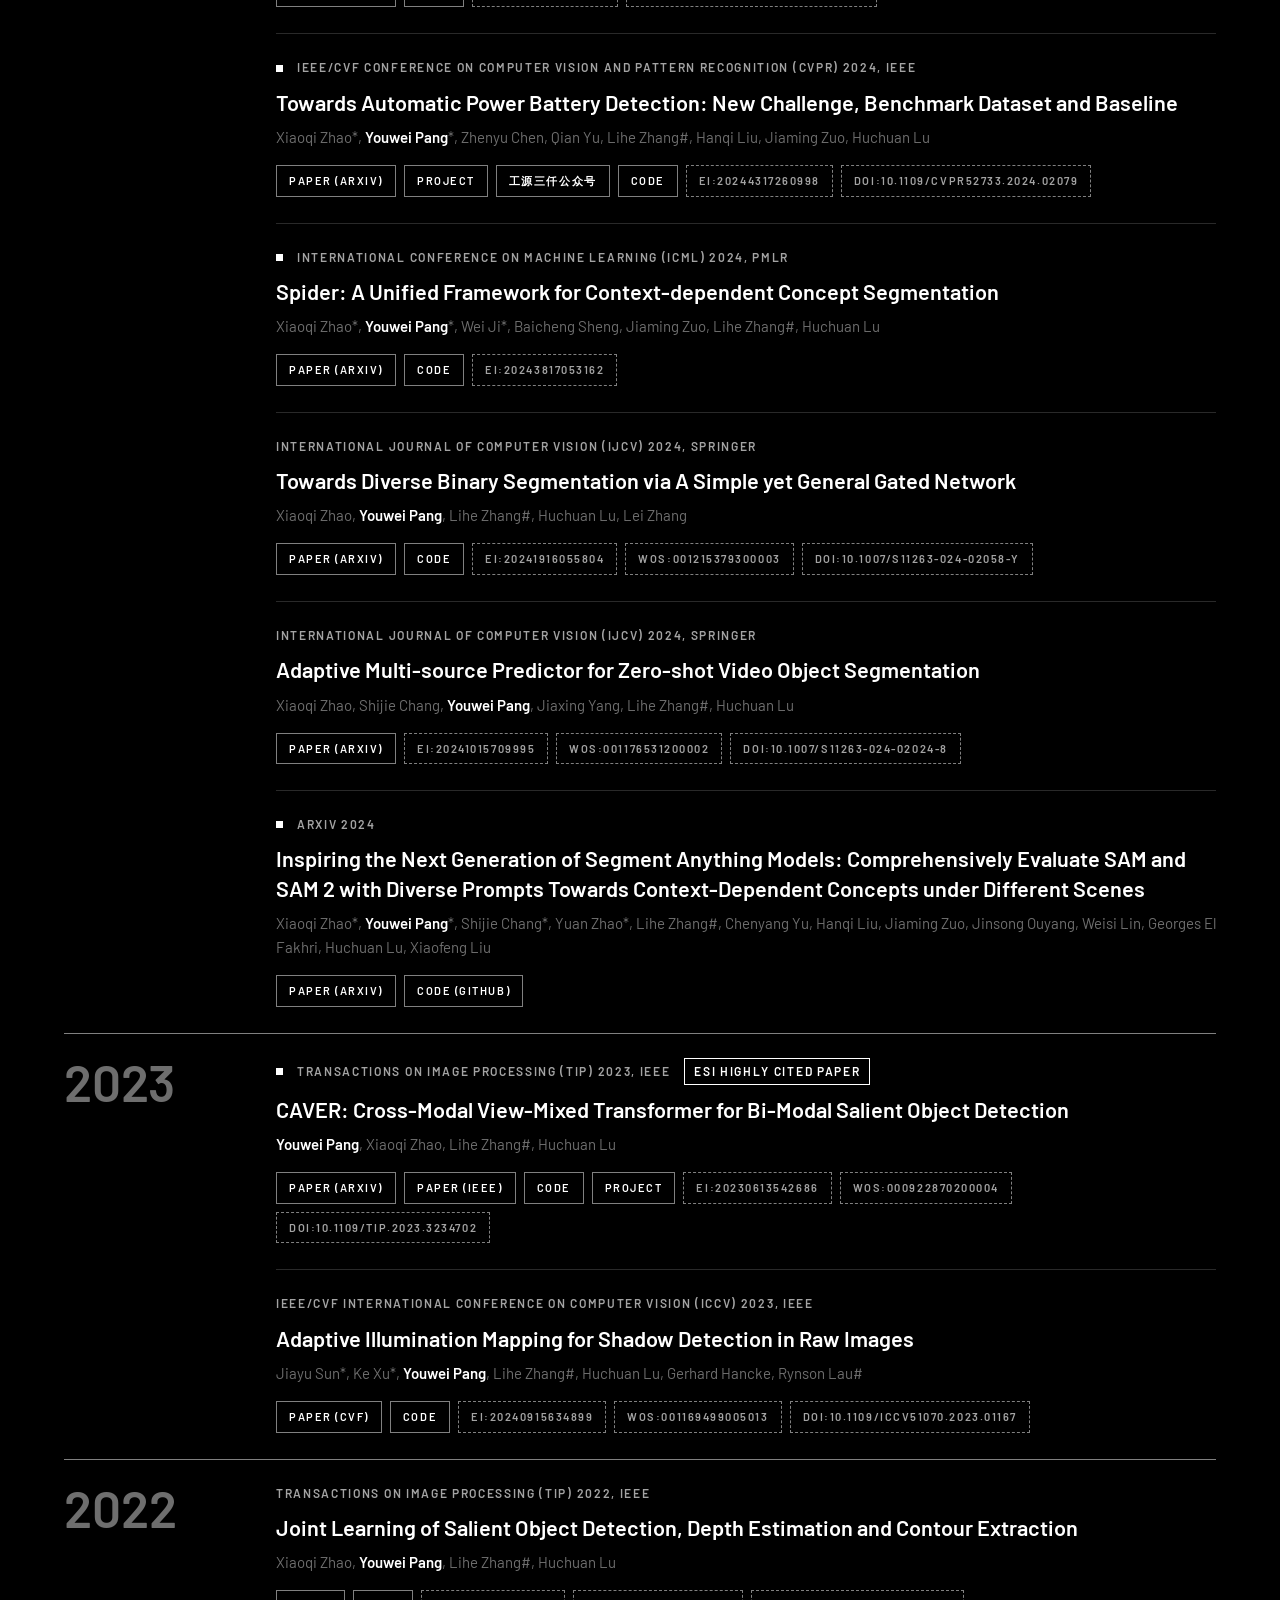
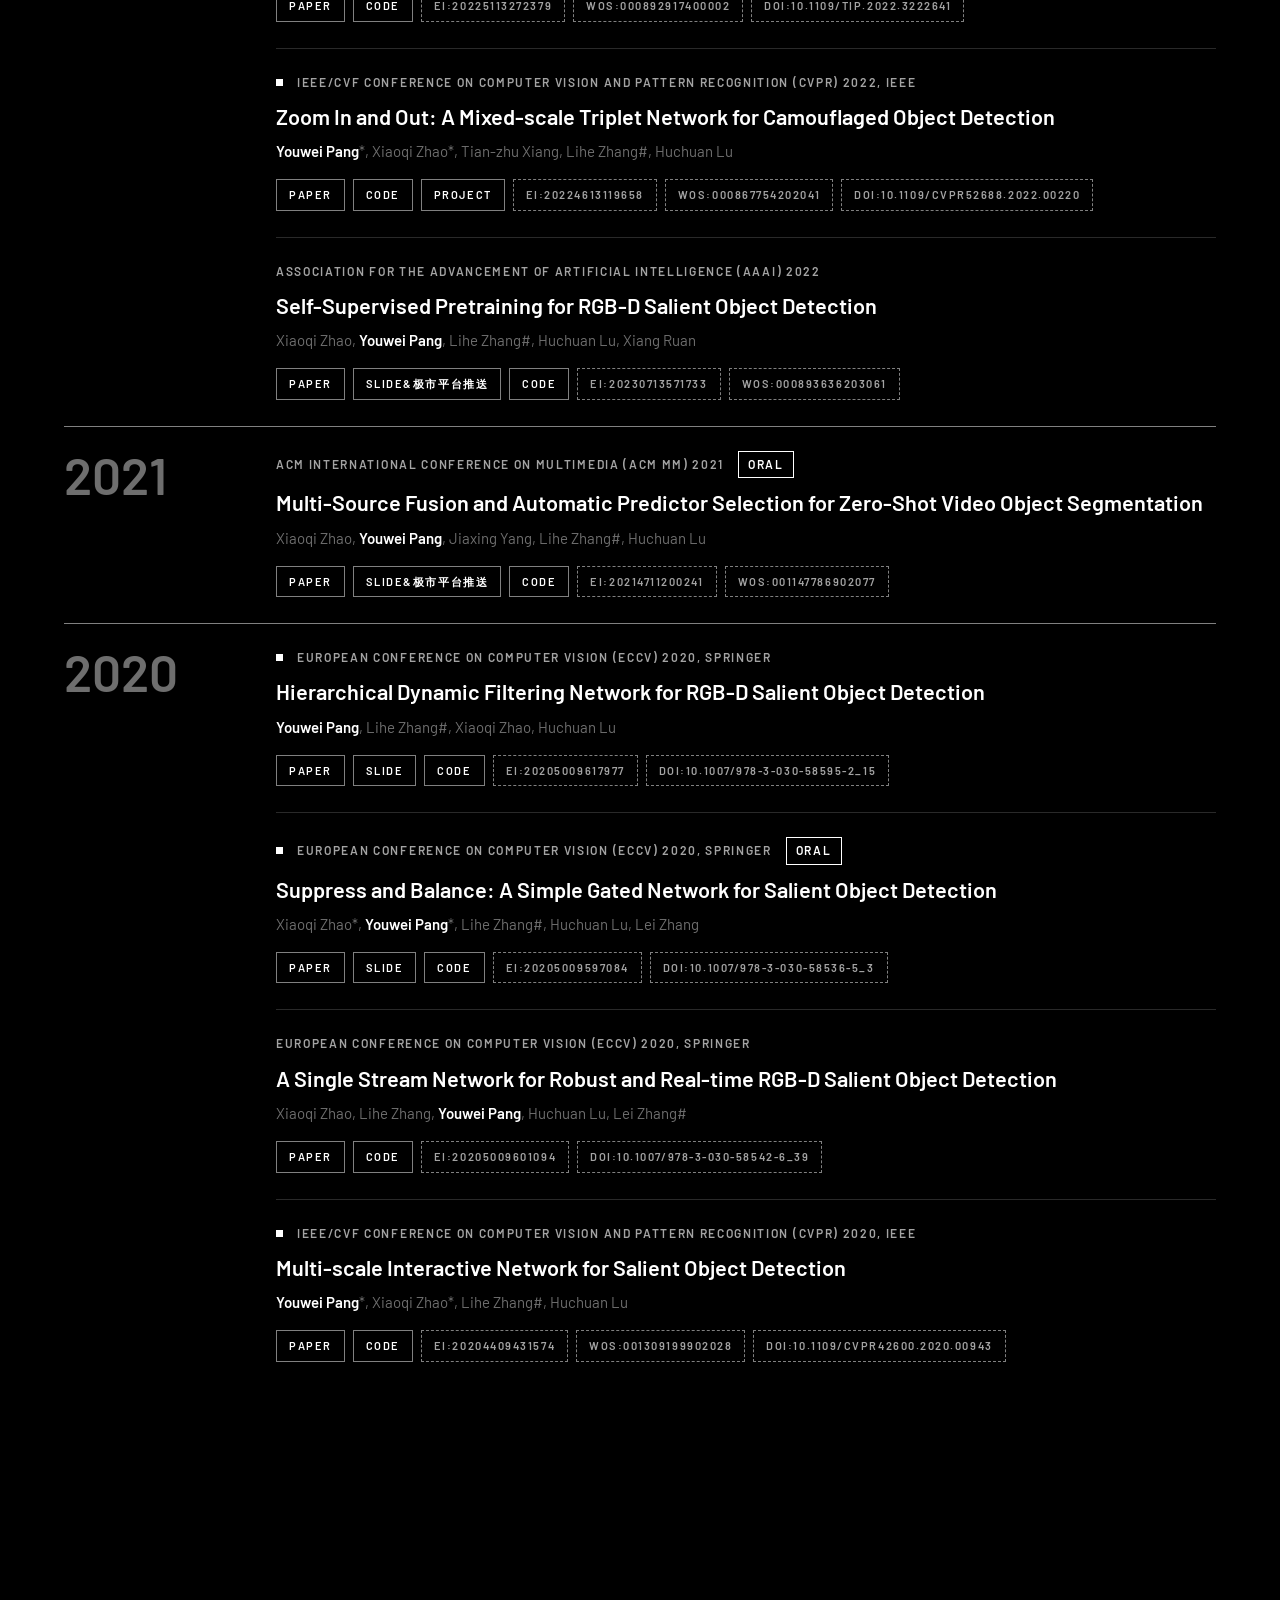
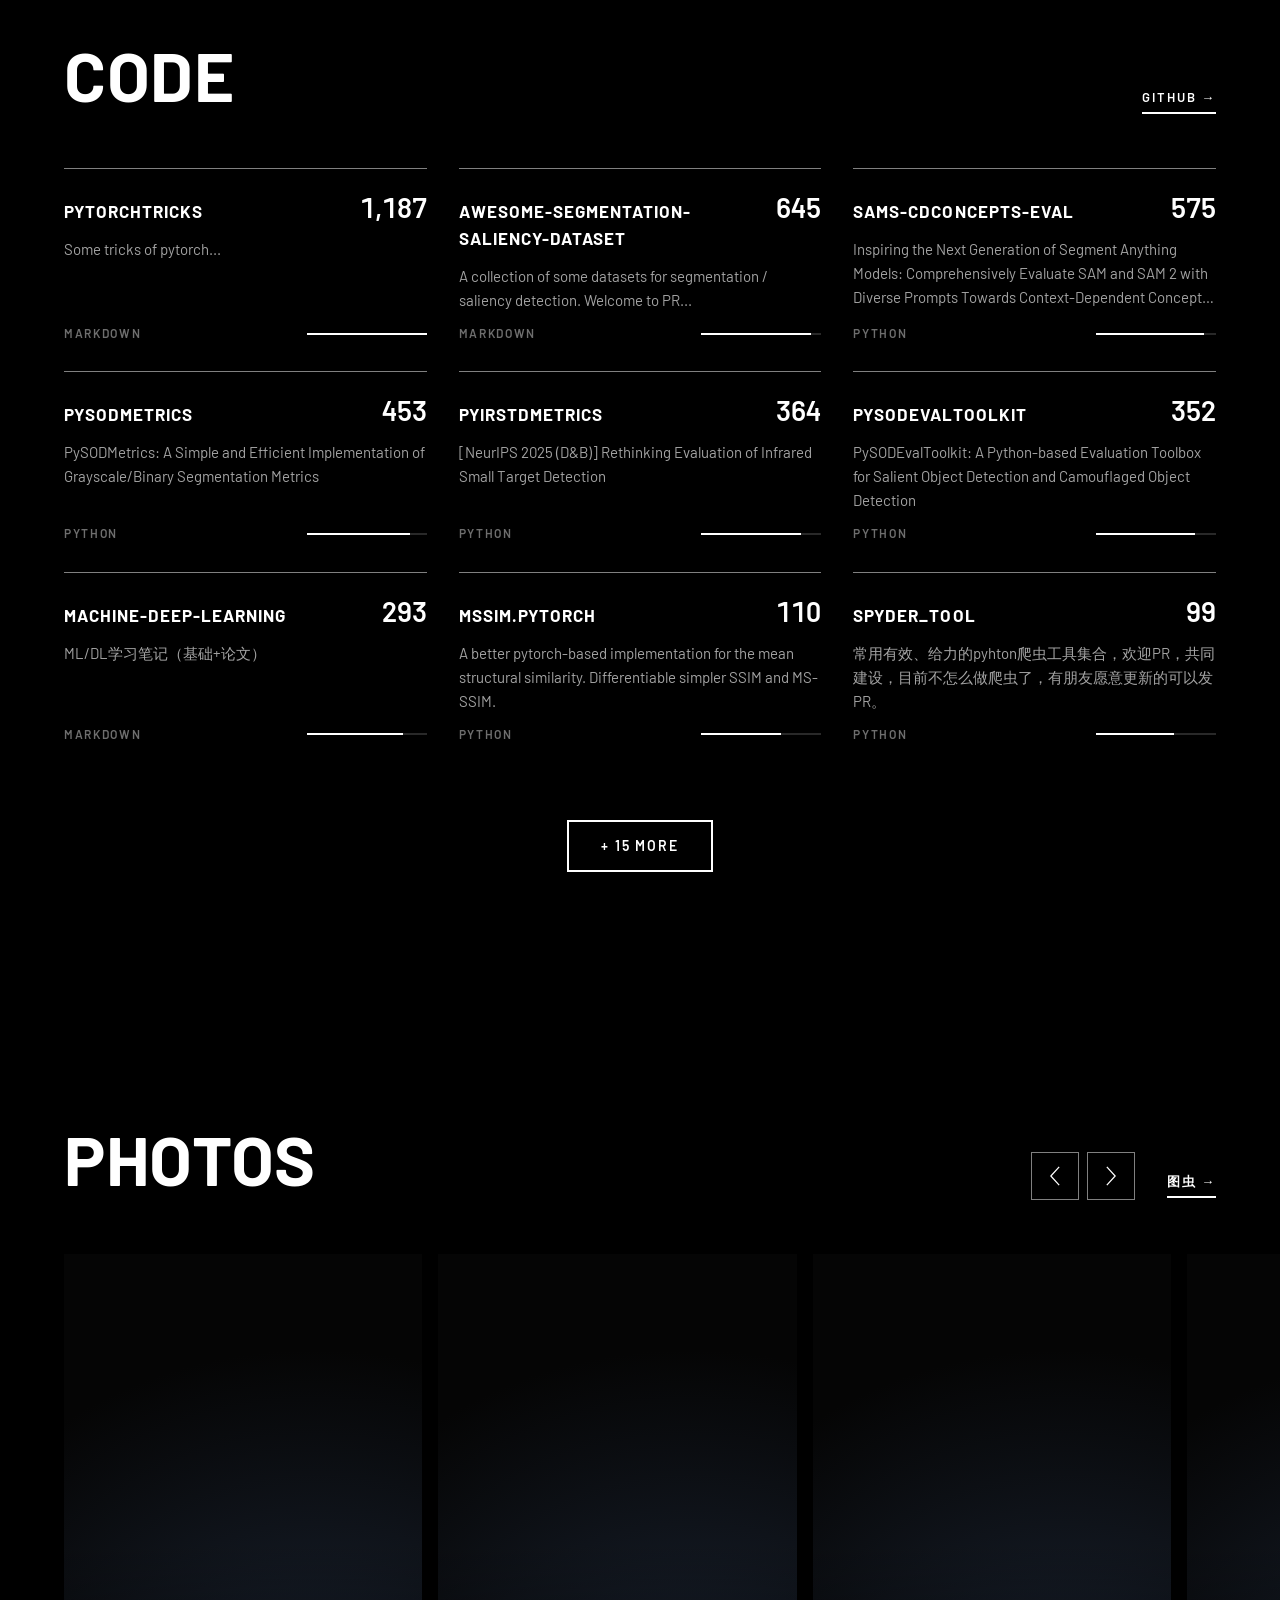
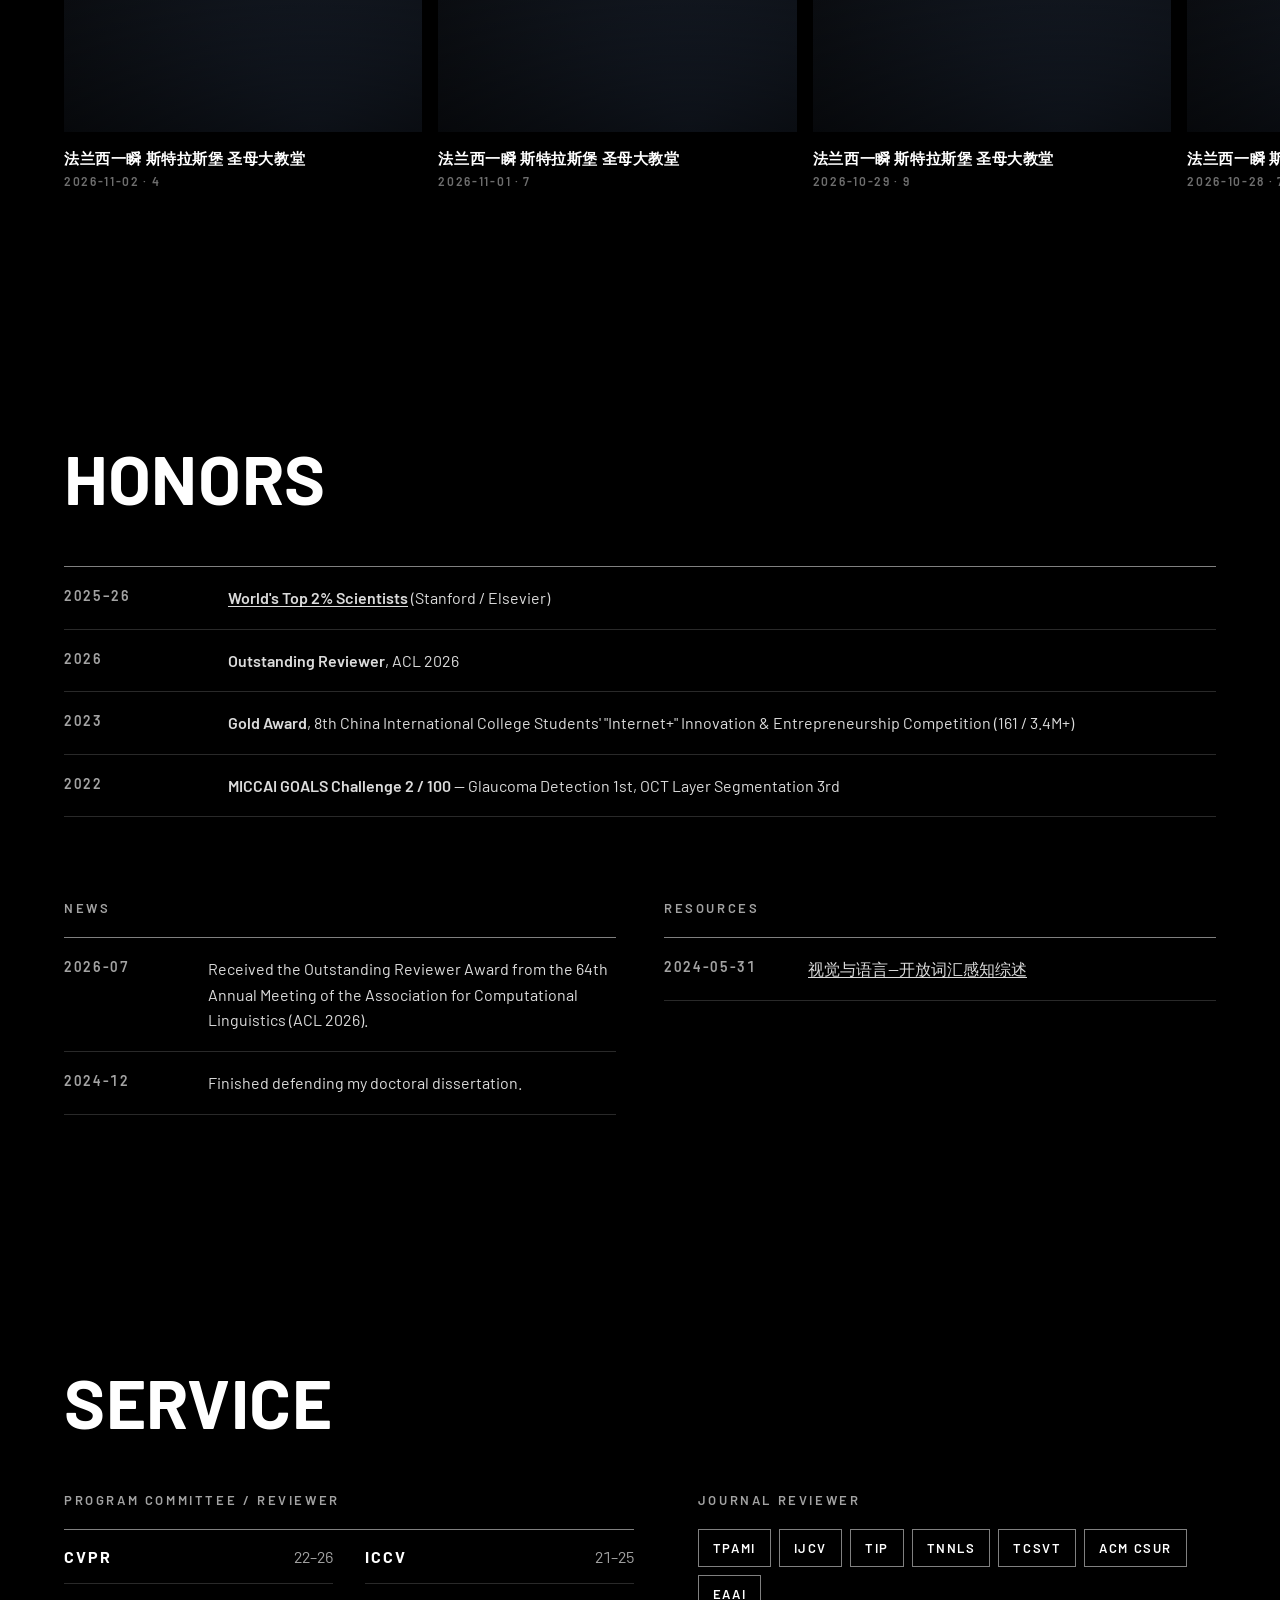
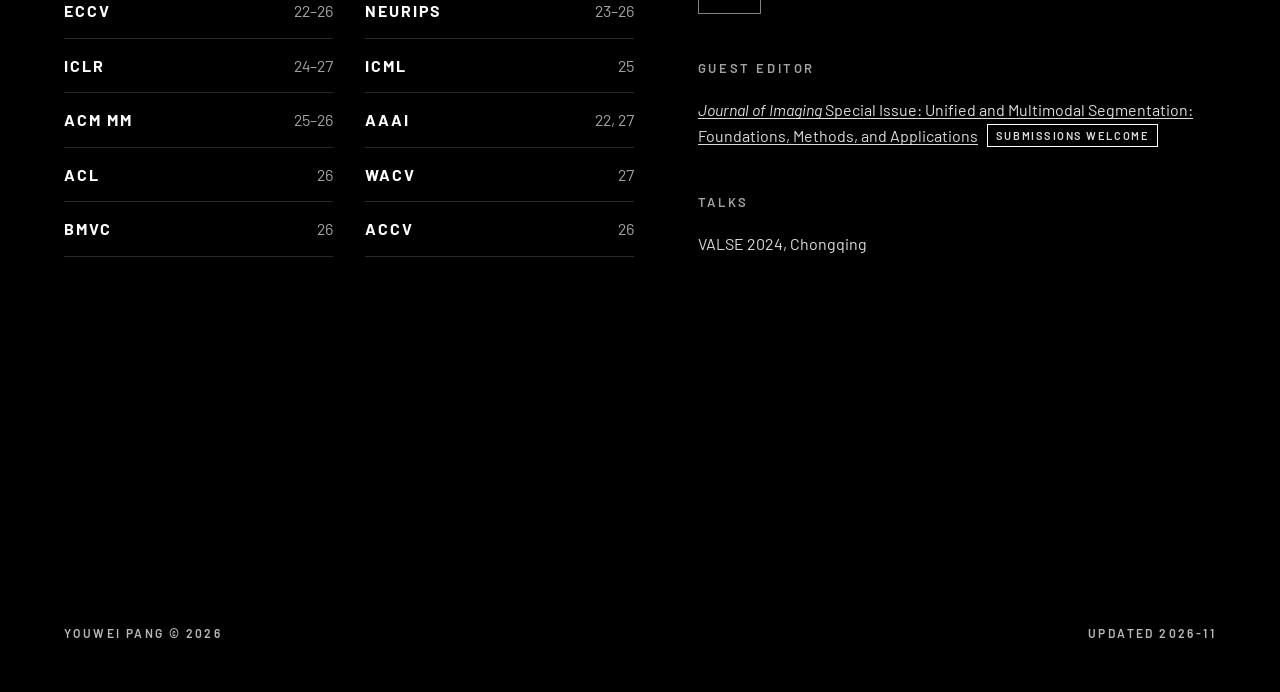
==== commit f272a6ec: "SpaceX-Style!" ====
--- a/index.html
+++ b/index.html
@@ -3,3211 +3,260 @@
 
 <head>
   <meta charset="utf-8" />
-  <meta http-equiv="X-UA-Compatible" content="IE=edge" />
-  <meta name="viewport" content="width=device-width, initial-scale=1" />
+  <meta name="viewport" content="width=device-width, initial-scale=1, viewport-fit=cover" />
   <meta name="description" content="Youwei Pang - Computer Vision Researcher" />
   <meta name="keywords" content="Computer Vision, Deep Learning, Academic Homepage" />
   <meta name="author" content="Youwei Pang" />
+  <meta name="theme-color" content="#000000" />
   <title>Youwei Pang</title>
   <link rel="apple-touch-icon" href="apple-touch-icon.png" />
   <link rel="icon" href="favicon.ico" />
   <link rel="preconnect" href="https://fonts.googleapis.com" />
   <link rel="preconnect" href="https://fonts.gstatic.com" crossorigin />
-  <link href="https://fonts.googleapis.com/css2?family=Inter:wght@300;400;500;600;700&family=Zhi+Mang+Xing&family=IBM+Plex+Mono:wght@400;500;600&family=Cinzel+Decorative:wght@400;700&display=swap" rel="stylesheet" />
-  <style>
-    /* ===== Morandi Color System ===== */
-    :root {
-      --bg: #f4f1ec;
-      --surface: #fefcf9;
-      --surface2: #edeae3;
-      --primary: #7a9aaa;
-      --primary-d: #5a7a8a;
-      --accent: #b08c7a;
-      --text: #3a3633;
-      --text-2: #6b6460;
-      --text-3: #9a9491;
-      --border: #dbd5ca;
-      --hero-from: #8b9da9;
-      --hero-to: #c4b09a;
-      --tag-link: #e8f0f4;
-      --tag-ei: #eaf0e8;
-      --tag-wos: #f0ece8;
-      --tag-doi: #ece8f0;
-      /* Section Backgrounds */
-      --bg-warm: #fefcf9;
-      --bg-sage: #f0f4ef;
-      --bg-cool: #f0f2f4;
-      /* Section Backgrounds */
-      --bg-warm: #fefcf9;
-      --bg-sage: #f0f4ef;
-      --bg-cool: #f0f2f4;
-      --radius: 8px;
-      --radius-lg: 14px;
-      --shadow: 0 2px 12px rgba(58, 54, 51, 0.07);
-      --shadow-h: 0 6px 24px rgba(58, 54, 51, 0.13);
-      --transition: 0.22s ease;
-    }
-
-    /* ===== Reset & Base ===== */
-    *,
-    *::before,
-    *::after {
-      box-sizing: border-box;
-      margin: 0;
-      padding: 0;
-    }
-
-    html {
-      scroll-behavior: smooth;
-    }
-
-    body {
-      font-family: 'IBM Plex Mono', monospace;
-      background: var(--bg);
-      color: var(--text);
-      font-size: 16px;
-      line-height: 1.6;
-      letter-spacing: 0;
-    }
-
-    a {
-      color: var(--primary-d);
-      text-decoration: none;
-      transition: color var(--transition);
-    }
-
-    a:hover {
-      color: var(--accent);
-    }
-
-    img {
-      max-width: 100%;
-      display: block;
-    }
-
-    ul {
-      list-style: none;
-    }
-
-    .container {
-      max-width: 1100px;
-      margin: 0 auto;
-      padding: 0 32px;
-    }
-
-    .section {
-      padding: 12px 0;
-    }
-
-    .section-sm {
-      padding: 8px 0;
-    }
-
-    /* ===== Section Title ===== */
-    .sec-title {
-      font-size: 1rem;
-      font-weight: 600;
-      letter-spacing: 0.12em;
-      text-transform: uppercase;
-      color: var(--text-2);
-      margin-bottom: 28px;
-      display: flex;
-      align-items: center;
-      gap: 10px;
-    }
-
-    .sec-title::after {
-      content: '';
-      flex: 1;
-      height: 1px;
-      background: var(--border);
-    }
-
-    .subsec-title {
-      font-size: 0.82rem;
-      font-weight: 600;
-      letter-spacing: 0.10em;
-      text-transform: uppercase;
-      color: var(--text-3);
-      margin: 12px 0 6px;
-      display: flex;
-      align-items: center;
-      gap: 8px;
-    }
-
-    .subsec-title::after {
-      content: '';
-      flex: 1;
-      height: 1px;
-      background: var(--border);
-    }
-
-    /* ===== Card ===== */
-    .card {
-      background: var(--surface);
-      border: 1px solid var(--border);
-      border-radius: var(--radius-lg);
-      padding: 28px 32px;
-      box-shadow: var(--shadow);
-      transition: box-shadow var(--transition), transform var(--transition);
-    }
-
-    .card:hover {
-      box-shadow: var(--shadow-h);
-      transform: translateY(-2px);
-    }
-
-    /* ===== NAVBAR: 小鸟出巢 ===== */
-    @keyframes navFlyIn {
-      0% {
-        transform: translateY(-110%) scaleY(0.6);
-        opacity: 0;
-      }
-
-      60% {
-        transform: translateY(6px) scaleY(1.04);
-        opacity: 1;
-      }
-
-      80% {
-        transform: translateY(-3px) scaleY(0.98);
-      }
-
-      100% {
-        transform: translateY(0) scaleY(1);
-        opacity: 1;
-      }
-    }
-
-    @keyframes linkFlyIn {
-      0% {
-        opacity: 0;
-        transform: translateY(-18px) rotate(-4deg);
-      }
-
-      100% {
-        opacity: 1;
-        transform: translateY(0) rotate(0deg);
-      }
-    }
-
-    .navbar {
-      position: fixed;
-      top: 0;
-      left: 0;
-      right: 0;
-      z-index: 200;
-      /* 初始：完全透明，融入 Hero */
-      background: transparent;
-      border-bottom: 1px solid transparent;
-      transition:
-        background 0.45s cubic-bezier(.4, 0, .2, 1),
-        border-color 0.45s cubic-bezier(.4, 0, .2, 1);
-      backdrop-filter: blur(0px);
-    }
-
-    /* 滚动后：从 Hero 飞出，变为毛玻璃栏 */
-    .navbar.scrolled {
-      background: rgba(254, 252, 249, 0.92);
-      backdrop-filter: blur(8px);
-      border-bottom-color: var(--border);
-      animation: navFlyIn 0.55s cubic-bezier(.34, 1.56, .64, 1) both;
-    }
-
-    .navbar-inner {
-      display: flex;
-      align-items: center;
-      justify-content: space-between;
-      height: 56px;
-    }
-
-    /* Logo 和文字在 Hero 中完全隐藏，滚动后飞入 */
-    .navbar-logo {
-      display: flex;
-      align-items: center;
-      gap: 10px;
-      opacity: 0;
-      pointer-events: none;
-      transition: opacity 0.4s ease;
-    }
-
-    .navbar.scrolled .navbar-logo {
-      opacity: 1;
-      pointer-events: auto;
-    }
-
-    .navbar-logo svg {
-      width: 32px;
-      height: 32px;
-    }
-
-    .navbar-logo-text {
-      font-size: 0.9rem;
-      font-weight: 600;
-      color: var(--text);
-      letter-spacing: 0.02em;
-      transition: color 0.4s;
-    }
-
-    /* 顶部导航链接：初始隐藏（links 在 Hero 里），滚动后逐个飞入 */
-    .navbar-links {
-      display: flex;
-      gap: 4px;
-      align-items: center;
-    }
-
-    .navbar-links a {
-      font-size: 0.83rem;
-      font-weight: 500;
-      color: #fff;
-      padding: 6px 12px;
-      border-radius: 6px;
-      opacity: 0;
-      pointer-events: none;
-      transform: translateY(-18px);
-      transition: background 0.22s, color 0.22s;
-    }
-
-    .navbar.scrolled .navbar-links a {
-      opacity: 1;
-      pointer-events: auto;
-      transform: translateY(0);
-      color: var(--text-2);
-    }
-
-    /* 各链接依次延迟飞入 */
-    .navbar.scrolled .navbar-links a:nth-child(1) {
-      animation: linkFlyIn 0.38s 0.08s cubic-bezier(.34, 1.56, .64, 1) both;
-    }
-
-    .navbar.scrolled .navbar-links a:nth-child(2) {
-      animation: linkFlyIn 0.38s 0.15s cubic-bezier(.34, 1.56, .64, 1) both;
-    }
-
-    .navbar.scrolled .navbar-links a:nth-child(3) {
-      animation: linkFlyIn 0.38s 0.22s cubic-bezier(.34, 1.56, .64, 1) both;
-    }
-
-    .navbar.scrolled .navbar-links a:nth-child(4) {
-      animation: linkFlyIn 0.38s 0.29s cubic-bezier(.34, 1.56, .64, 1) both;
-    }
-
-    .navbar.scrolled .navbar-links a:nth-child(5) {
-      animation: linkFlyIn 0.38s 0.36s cubic-bezier(.34, 1.56, .64, 1) both;
-    }
-
-    .navbar-links a:hover {
-      background: rgba(255, 255, 255, 0.12);
-      color: #fff;
-    }
-
-    .navbar.scrolled .navbar-links a:hover {
-      background: var(--surface2);
-      color: var(--text);
-    }
-
-    .nav-burger {
-      display: none;
-      background: none;
-      border: none;
-      cursor: pointer;
-      padding: 8px;
-      flex-direction: column;
-      gap: 5px;
-    }
-
-    .nav-burger span {
-      display: block;
-      width: 22px;
-      height: 2px;
-      background: rgba(255, 255, 255, 0.85);
-      border-radius: 2px;
-      transition: background 0.4s;
-    }
-
-    .navbar.scrolled .nav-burger span {
-      background: var(--text-2);
-    }
-
-    @media (max-width: 640px) {
-      .nav-burger {
-        display: flex;
-      }
-
-      .navbar-links {
-        display: none !important;
-        position: fixed;
-        top: 56px;
-        left: 0;
-        right: 0;
-        background: var(--surface);
-        border-bottom: 1px solid var(--border);
-        flex-direction: column;
-        padding: 12px 24px;
-        gap: 2px;
-        z-index: 199;
-      }
-
-      .navbar-links.open {
-        display: flex !important;
-      }
-
-      .navbar-links.open a {
-        opacity: 1 !important;
-        pointer-events: auto !important;
-        transform: none !important;
-        color: var(--text-2) !important;
-        width: 100%;
-        padding: 10px 12px;
-      }
-    }
-
-    /* ===== HERO ===== */
-    #hero {
-      position: relative;
-      overflow: hidden;
-      min-height: 100vh;
-      min-height: 100svh;
-      display: flex;
-      flex-direction: column;
-      justify-content: center;
-      /* 流体渐变背景：莫兰迪蛟青 + 香槓米色，诃屈 brianboli.com 的淡紫粗精感 */
-      background: linear-gradient(140deg,
-          #c2cfe0 0%, #d6c8d8 25%,
-          #e8cfc5 50%, #d4c8d6 75%,
-          #b8ccd6 100%);
-    }
-
-    /* 背景动转居中：使simulated流体平滑遗芸 */
-    @keyframes hueShift {
-      0% {
-        filter: hue-rotate(0deg) saturate(1.1);
-      }
-
-      33% {
-        filter: hue-rotate(12deg) saturate(1.2);
-      }
-
-      66% {
-        filter: hue-rotate(-8deg) saturate(0.95);
-      }
-
-      100% {
-        filter: hue-rotate(0deg) saturate(1.1);
-      }
-    }
-
-    /* 流体覆盖层：叠加德告式色彩过渡 */
-    .hero-overlay {
-      position: absolute;
-      inset: 0;
-      z-index: 0;
-      background:
-        radial-gradient(ellipse 70% 60% at 20% 30%, rgba(180, 200, 220, 0.65) 0%, transparent 70%),
-        radial-gradient(ellipse 55% 65% at 80% 70%, rgba(220, 190, 200, 0.55) 0%, transparent 65%),
-        radial-gradient(ellipse 60% 50% at 50% 50%, rgba(200, 215, 205, 0.3) 0%, transparent 75%);
-      animation: overlayBreath 28s ease-in-out infinite alternate;
-    }
-
-    @keyframes overlayBreath {
-      0% {
-        opacity: 0.75;
-        transform: scale(1.02) rotate(-0.6deg);
-      }
-
-      50% {
-        opacity: 1;
-        transform: scale(1.0) rotate(0deg);
-      }
-
-      100% {
-        opacity: 0.8;
-        transform: scale(1.05) rotate(0.8deg);
-      }
-    }
-
-    /* ---- 主内容容器 ---- */
-    .hero-inner {
-      position: relative;
-      z-index: 2;
-      width: 100%;
-      min-height: 100vh;
-      min-height: 100svh;
-      display: flex;
-      flex-direction: column;
-      justify-content: center;
-      padding: 100px 0 140px;
-    }
-
-    /* 大标题区域 */
-    .hero-headline {
-      padding: 0 6vw;
-    }
-
-    /* 超大姓名：换用华丽衬线体 Cinzel Decorative */
-    .hero-name {
-      font-family: 'Cinzel Decorative', serif;
-      font-size: 6rem;
-      font-weight: 700;
-      color: rgba(30, 28, 32, 0.82);
-      line-height: 1.02;
-      /* 稍微压缩行高，使标题更紧凑有力 */
-      letter-spacing: 0;
-      margin-bottom: 0.1em;
-    }
-
-    /* Hero 中 SVG 小鸟幻影层 */
-    .hero-bird-ghost {
-      position: absolute;
-      inset: 0;
-      z-index: 1;
-      pointer-events: none;
-      display: flex;
-      align-items: center;
-      justify-content: flex-end;
-      padding-right: 6vw;
-      opacity: 0.12;
-    }
-
-    .hero-bird-ghost svg {
-      width: clamp(280px, 42vw, 680px);
-      height: auto;
-      animation: birdGhostFloat 32s ease-in-out infinite alternate;
-    }
-
-    @keyframes birdGhostFloat {
-      0% {
-        transform: translateY(0px) rotate(-1deg) scale(1);
-        opacity: 0.9;
-      }
-
-      40% {
-        transform: translateY(-18px) rotate(0.5deg) scale(1.015);
-        opacity: 1;
-      }
-
-      100% {
-        transform: translateY(8px) rotate(-2deg) scale(0.985);
-        opacity: 0.75;
-      }
-    }
-
-    /* About Me 区域顶部：头像面板 */
-    .about-avatar-panel {
-      display: flex;
-      align-items: center;
-      gap: 20px;
-      margin-bottom: 12px;
-    }
-
-    .about-avatar-panel img {
-      width: clamp(64px, 10vw, 100px);
-      height: clamp(64px, 10vw, 100px);
-      /* 限制在 960px 容器内的适度比例 */
-      flex: 0 0 auto;
-      aspect-ratio: 1 / 1;
-      border-radius: 50%;
-      border: 2.5px solid var(--border);
-      object-fit: cover;
-      box-shadow: var(--shadow);
-      transition: transform 0.3s ease;
-    }
-
-    .about-avatar-panel img:hover {
-      transform: scale(1.04);
-    }
-
-    .about-avatar-info {
-      display: flex;
-      flex-direction: column;
-      gap: 3px;
-    }
-
-    .about-avatar-name {
-      font-family: 'Cinzel Decorative', serif;
-      font-size: 1.1rem;
-      font-weight: 700;
-      color: var(--text);
-      letter-spacing: 0.02em;
-    }
-
-    .about-avatar-role {
-      font-size: 0.78rem;
-      color: var(--text-2);
-      letter-spacing: 0.04em;
-    }
-
-    .about-avatar-affil {
-      font-size: 0.75rem;
-      color: var(--primary-d);
-    }
-
-    /* 大标题通证行：简介一行字 */
-    .hero-tagline {
-      font-family: 'IBM Plex Mono', monospace;
-      font-size: 1.2rem;
-      font-weight: 400;
-      color: rgba(40, 35, 40, 0.62);
-      letter-spacing: 0.02em;
-      margin-top: 0.8em;
-      padding-left: 0.65em;
-      border-left: 3px solid rgba(30, 28, 32, 0.22);
-    }
-
-
-    /* ===== 沉浸式交互对谈（无框/融入背景的屏幕感） ===== */
-    .hero-chat {
-      margin-top: 3.5em;
-      /* 稍微靠下，避免太挤 */
-      max-width: clamp(300px, 60vw, 900px);
-      position: relative;
-    }
-
-    /* 终端标题区：格言/箴言风格 */
-    .hero-crt-header {
-      padding: 0 0 16px 0;
-      border-bottom: 1px solid rgba(20, 18, 28, 0.08);
-      margin-bottom: 12px;
-      position: relative;
-    }
-
-    /* 修饰性的左侧小装饰条 */
-    .hero-crt-header::before {
-      content: "";
-      position: absolute;
-      left: -15px;
-      top: 5px;
-      bottom: 20px;
-      width: 2px;
-      background: var(--primary);
-      opacity: 0.2;
-    }
-
-    /* 终端内容区：对话滚动 */
-    .hero-crt-body {
-      padding: 2px 0;
-      height: clamp(100px, 18vh, 220px);
-      overflow-y: auto;
-      scroll-behavior: smooth;
-      mask-image: linear-gradient(to bottom, transparent 0%, black 10%, black 90%, transparent 100%);
-      -webkit-mask-image: linear-gradient(to bottom, transparent 0%, black 10%, black 90%, transparent 100%);
-      scrollbar-width: none;
-      -ms-overflow-style: none;
-    }
-
-    .hero-crt-body::-webkit-scrollbar {
-      display: none;
-    }
-
-    /* 单行输出 */
-    .tline {
-      font-family: 'IBM Plex Mono', monospace;
-      font-size: 1rem;
-      line-height: 1.32;
-      display: flex;
-      align-items: flex-start;
-      gap: 0;
-      opacity: 0;
-      animation: cmdFadeIn 0.8s ease forwards;
-    }
-
-    @keyframes cmdFadeIn {
-      from {
-        opacity: 0;
-        filter: blur(3px);
-        transform: translateY(5px);
-      }
-
-      to {
-        opacity: 1;
-        filter: blur(0);
-        transform: translateY(0);
-      }
-    }
-
-    .tline+.tline {
-      margin-top: 6px;
-    }
-
-    /* 提示符与文字风格 */
-    .tprompt {
-      flex: 0 0 2rem;
-      white-space: nowrap;
-      user-select: none;
-    }
-
-    .tprompt-u {
-      color: rgba(30, 28, 32, 0.40);
-      /* 极度收敛的灰色 */
-      margin-right: 8px;
-      font-weight: 600;
-      letter-spacing: 0.05em;
-    }
-
-    .ttext-u {
-      flex: 1 1 auto;
-      min-width: 0;
-      color: rgba(30, 28, 32, 0.85);
-      /* 深灰实体感 */
-      font-weight: 500;
-      text-shadow: 0 0 1px rgba(30, 28, 32, 0.1);
-      line-height: 1.32;
-      white-space: pre-wrap;
-      overflow-wrap: anywhere;
-    }
-
-    .tprompt-ai {
-      color: rgba(50, 90, 140, 0.45);
-      /* 微弱的深蓝预设 */
-      margin-right: 8px;
-      font-weight: 600;
-    }
-
-    .ttext-ai {
-      flex: 1 1 auto;
-      min-width: 0;
-      color: rgba(30, 32, 40, 0.7);
-      font-style: italic;
-      text-shadow: 0 0 1px rgba(50, 90, 140, 0.1);
-      line-height: 1.32;
-      white-space: pre-wrap;
-      overflow-wrap: anywhere;
-    }
-
-    /* 闪烁光标 */
-    .tcursor {
-      display: inline-block;
-      width: 0.6em;
-      height: 1.1em;
-      background: rgba(30, 28, 32, 0.4);
-      vertical-align: text-bottom;
-      margin-left: 4px;
-      flex: 0 0 auto;
-      animation: chatBlink 0.9s step-end infinite;
-    }
-
-    .tcursor.hidden {
-      display: none;
-    }
-
-    @keyframes chatBlink {
-
-      0%,
-      100% {
-        opacity: 1;
-      }
-
-      50% {
-        opacity: 0;
-      }
-    }
-
-
-
-    /* 分隔线 */
-    .hero-divider {
-      width: clamp(60px, 25vw, 300px);
-      height: 1.5px;
-      background: rgba(30, 28, 32, 0.25);
-      margin: 1.4em 0 1.6em;
-    }
-
-    /* 底部角落 — 左侧：位置、属信、头像 */
-    .hero-bottom {
-      position: absolute;
-      bottom: 0;
-      left: 0;
-      right: 0;
-      z-index: 2;
-      display: flex;
-      justify-content: space-between;
-      align-items: flex-end;
-      padding: 0 6vw 36px;
-    }
-
-    .hero-meta {
-      display: flex;
-      flex-direction: column;
-      gap: 6px;
-      align-items: flex-end;
-      /* 右对齐 */
-      z-index: 5;
-    }
-
-    .hero-meta-line {
-      display: flex;
-      flex-wrap: wrap;
-      align-items: center;
-      gap: 10px;
-      font-family: 'IBM Plex Mono', monospace;
-      font-size: 0.85rem;
-      font-weight: 400;
-      color: rgba(30, 28, 32, 0.45);
-      letter-spacing: 0.02em;
-      line-height: 1.5;
-      justify-content: flex-end;
-    }
-
-    .hero-meta-line a {
-      color: rgba(30, 28, 32, 0.65);
-      text-decoration: none;
-      transition: all 0.2s;
-      border-bottom: 1px solid transparent;
-    }
-
-    .hero-meta-line a:hover {
-      color: var(--primary);
-      border-bottom-color: var(--primary);
-    }
-
-    .hero-meta-sep {
-      opacity: 0.6;
-      font-size: 0.9em;
-      color: rgba(30, 28, 32, 0.8);
-      margin: 0 2px;
-    }
-
-    /* 右侧布局：头像 + 下方多行信息 */
-    .hero-right {
-      display: flex;
-      flex-direction: column;
-      align-items: flex-end;
-      gap: 14px;
-    }
-
-    /* 头像—圆形小壳 */
-    .hero-avatar img {
-      width: clamp(80px, 10vw, 180px);
-      height: clamp(80px, 10vw, 180px);
-      flex: 0 0 auto;
-      display: block;
-      /* 稍微加大上线，且使用 vw 驱动 */
-      aspect-ratio: 1 / 1;
-      border-radius: 50%;
-      border: 2.5px solid rgba(255, 255, 255, 0.75);
-      object-fit: cover;
-      box-shadow: 0 6px 24px rgba(0, 0, 0, 0.16);
-      transition: transform 0.35s ease, box-shadow 0.35s ease;
-    }
-
-    .hero-avatar img:hover {
-      transform: scale(1.06);
-      box-shadow: 0 10px 32px rgba(0, 0, 0, 0.22);
-    }
-
-    /* 运动提示 — 保留小箭头但隐藏 logo */
-    .hero-scroll-hint {
-      position: absolute;
-      bottom: 140px;
-      left: 50%;
-      transform: translateX(-50%);
-      z-index: 3;
-      display: flex;
-      flex-direction: column;
-      align-items: center;
-      gap: 8px;
-      opacity: 1;
-      transition: opacity 0.5s ease;
-      cursor: pointer;
-    }
-
-    .hero-scroll-hint.hidden {
-      opacity: 0;
-      pointer-events: none;
-    }
-
-    .hero-scroll-hint .hint-arrow {
-      display: flex;
-      flex-direction: column;
-      gap: 3px;
-      align-items: center;
-    }
-
-    .hero-scroll-hint .hint-arrow span {
-      display: block;
-      width: 10px;
-      height: 10px;
-      border-right: 1.5px solid rgba(30, 28, 32, 0.38);
-      border-bottom: 1.5px solid rgba(30, 28, 32, 0.38);
-      transform: rotate(45deg);
-      animation: hintPulse 1.4s ease-in-out infinite;
-    }
-
-    .hero-scroll-hint .hint-arrow span:nth-child(2) {
-      animation-delay: 0.18s;
-      opacity: 0.65;
-    }
-
-    .hero-scroll-hint .hint-arrow span:nth-child(3) {
-      animation-delay: 0.36s;
-      opacity: 0.4;
-    }
-
-    @media (max-width: 900px) {
-      .hero-name {
-        font-size: 4.5rem;
-      }
-
-      .hero-tagline {
-        font-size: 1.05rem;
-      }
-    }
-
-    @media (max-width: 640px) {
-      #hero {
-        min-height: auto;
-        justify-content: flex-start;
-      }
-
-      .container {
-        padding: 0 20px;
-      }
-
-      .card {
-        padding: 20px 18px;
-      }
-
-      .section {
-        padding: 10px 0;
-      }
-
-      .hero-overlay,
-      .hero-bird-ghost svg,
-      .hero-scroll-hint .hint-arrow span {
-        animation: none;
-      }
-
-      .hero-inner {
-        min-height: auto;
-        padding: 84px 0 28px;
-      }
-
-      .hero-headline {
-        padding: 0 5vw;
-      }
-
-      .hero-name {
-        font-size: 2.8rem;
-      }
-
-      .hero-tagline,
-      .tline {
-        font-size: 0.95rem;
-      }
-
-      .hero-bottom {
-        position: relative;
-        bottom: auto;
-        left: auto;
-        right: auto;
-        width: 100%;
-        padding: 6px 5vw 34px;
-        flex-direction: column;
-        align-items: center;
-        gap: 0;
-        margin-top: 10px;
-      }
-
-      .hero-left-stub {
-        display: none;
-      }
-
-      .hero-right {
-        width: 100%;
-        align-items: center;
-        gap: 18px;
-      }
-
-      .hero-chat {
-        max-width: 100%;
-        margin-top: 2em;
-      }
-
-      .hero-scroll-hint {
-        display: none;
-      }
-
-      .hero-avatar img {
-        width: clamp(96px, 28vw, 124px);
-        height: clamp(96px, 28vw, 124px);
-        min-width: 0;
-        aspect-ratio: 1 / 1;
-        border-radius: 50%;
-        object-fit: cover;
-      }
-
-      .hero-meta {
-        width: 100%;
-        align-items: center;
-        gap: 8px;
-      }
-
-      .hero-meta-line {
-        width: 100%;
-        justify-content: center;
-        gap: 8px 10px;
-        text-align: center;
-        line-height: 1.45;
-      }
-    }
-
-    /* ===== ABOUT ===== */
-    .about-grid {
-      display: grid;
-      gap: 10px;
-    }
-
-    .about-intro {
-      font-size: 0.95rem;
-      color: var(--text-2);
-      line-height: 1.65;
-    }
-
-    .about-intro strong {
-      color: var(--text);
-    }
-
-    /* Experience Timeline */
-    .timeline {
-      display: flex;
-      flex-direction: column;
-      gap: 12px;
-    }
-
-    .timeline-item {
-      display: flex;
-      gap: 16px;
-      align-items: flex-start;
-    }
-
-    .timeline-logo {
-      width: 3.2rem;
-      height: 3.2rem;
-      flex-shrink: 0;
-      border-radius: var(--radius);
-      overflow: hidden;
-      border: 1px solid var(--border);
-      background: var(--surface2);
-      display: flex;
-      align-items: center;
-      justify-content: center;
-    }
-
-    .timeline-logo img {
-      width: 100%;
-      height: 100%;
-      object-fit: contain;
-      padding: 4px;
-    }
-
-    .timeline-body {
-      flex: 1;
-    }
-
-    .timeline-period {
-      font-size: 0.75rem;
-      font-weight: 600;
-      color: var(--primary-d);
-      letter-spacing: 0.05em;
-      margin-bottom: 0;
-    }
-
-    .timeline-inst {
-      font-size: 0.95rem;
-      font-weight: 600;
-      color: var(--text);
-    }
-
-    .timeline-role {
-      font-size: 0.82rem;
-      color: var(--text-2);
-      margin-top: 2px;
-    }
-
-    /* Research interest list */
-    .ri-list {
-      display: flex;
-      flex-direction: column;
-      gap: 10px;
-    }
-
-    .ri-label {
-      font-size: 0.88rem;
-      font-weight: 600;
-      color: var(--text);
-      margin-bottom: 4px;
-    }
-
-    .ri-sub {
-      padding-left: 14px;
-      border-left: 2px solid var(--border);
-    }
-
-    .ri-sub li {
-      font-size: 0.82rem;
-      color: var(--text-2);
-      padding: 2px 0;
-    }
-
-    .ri-sub li::before {
-      content: '·  ';
-      color: var(--primary);
-    }
-
-    .paper-ref {
-      font-size: 0.75rem;
-      color: var(--primary-d);
-      font-weight: 500;
-    }
-
-    .paper-ref a {
-      color: inherit;
-    }
-
-    .paper-ref a:hover {
-      color: var(--accent);
-    }
-
-
-    .scroll-box {
-      margin-top: 4px;
-    }
-
-    .news-list {
-      display: flex;
-      flex-direction: column;
-      gap: 20px;
-      position: relative;
-      /* X = 24px，决定了所有子项左偏移 */
-      padding-left: 24px;
-    }
-
-    /* 垂直时间轴线：left=7px，width=2px → 线中心 X = 8px */
-    .news-list::before {
-      content: '';
-      position: absolute;
-      left: 7px;
-      top: 0;
-      bottom: 0;
-      width: 2px;
-      background: linear-gradient(to bottom,
-          transparent 0%,
-          rgba(122, 154, 170, 0.45) 8%,
-          rgba(122, 154, 170, 0.25) 55%,
-          rgba(122, 154, 170, 0.08) 90%,
-          transparent 100%);
-    }
-
-    .news-item {
-      display: flex;
-      align-items: flex-start;
-      gap: 14px;
-      position: relative;
-    }
-
-    /*
-      对齐推导（全以 .news-list 左边缘为基准）：
-        线中心 X   = left(7) + width(2)/2        = 8px
-        dot 中心 X = padding(24) + left(-21) + w(10)/2 = 8px ✓
-    */
-    .news-item .item-dot {
-      position: absolute;
-      left: -21px;
-      top: 0.28em;
-      /* 垂直对齐首行文字中心 */
-      width: 10px;
-      height: 10px;
-      border-radius: 50%;
-      background: var(--bg);
-      border: 2px solid rgba(122, 154, 170, 0.6);
-      z-index: 2;
-      transition: border-color 0.22s, box-shadow 0.22s, background 0.22s;
-      box-sizing: border-box;
-    }
-
-    .news-item:hover .item-dot {
-      background: rgba(122, 154, 170, 0.12);
-      border-color: var(--primary);
-      box-shadow: 0 0 0 3px rgba(122, 154, 170, 0.14);
-    }
-
-    .news-date {
-      font-weight: 600;
-      color: var(--primary-d);
-      font-size: 0.85rem;
-      letter-spacing: 0.02em;
-      white-space: nowrap;
-    }
-
-    .news-content {
-      flex: 1;
-      font-size: 0.92rem;
-      color: var(--text-2);
-      line-height: 1.6;
-    }
-
-    /* 日期与内容分隔符 */
-    .news-date::after {
-      content: ' —';
-      opacity: 0.35;
-      font-weight: 400;
-    }
-
-    @media (max-width: 560px) {
-      .about-avatar-panel,
-      .timeline-item,
-      .news-item {
-        flex-direction: column;
-      }
-
-      .about-avatar-panel {
-        align-items: flex-start;
-      }
-
-      .about-avatar-panel img {
-        width: 88px;
-        height: 88px;
-      }
-
-      .timeline-logo {
-        width: 2.8rem;
-        height: 2.8rem;
-      }
-
-      .news-list {
-        gap: 16px;
-      }
-
-      .news-item {
-        gap: 3px;
-      }
-
-      .news-date {
-        white-space: normal;
-      }
-
-      .news-date::after {
-        content: '';
-      }
-    }
-
-    .news-grid {
-      display: grid;
-      grid-template-columns: 1fr 1fr;
-      gap: 20px;
-    }
-
-    @media (max-width: 850px) {
-      .news-grid {
-        grid-template-columns: 1fr;
-      }
-    }
-
-    /* ===== PROJECTS ===== */
-    .proj-table {
-      width: 100%;
-      border-collapse: collapse;
-      font-size: 0.83rem;
-    }
-
-    .proj-table thead th {
-      text-align: left;
-      padding: 8px 12px;
-      font-size: 0.72rem;
-      font-weight: 600;
-      letter-spacing: 0.08em;
-      text-transform: uppercase;
-      color: var(--text-3);
-      border-bottom: 1px solid var(--border);
-    }
-
-    .proj-table td {
-      padding: 9px 12px;
-      border-bottom: 1px solid var(--surface2);
-      vertical-align: middle;
-      color: var(--text-2);
-    }
-
-    .proj-table tr:last-child td {
-      border-bottom: none;
-    }
-
-    .proj-table tr:hover td {
-      background: var(--surface2);
-    }
-
-    .proj-table td:first-child {
-      width: 80px;
-    }
-
-    .proj-table td:nth-child(2) {
-      font-weight: 600;
-      color: var(--text);
-      white-space: nowrap;
-    }
-
-    .proj-table td:nth-child(2) a {
-      color: var(--primary-d);
-    }
-
-    .proj-table td:nth-child(2) a:hover {
-      color: var(--accent);
-    }
-
-    .proj-table td:last-child {
-      color: var(--text-3);
-    }
-
-    /* ===== PAPERS ===== */
-    .paper-item {
-      padding: 18px 0;
-      border-bottom: 1px solid var(--border);
-    }
-
-    .paper-item:last-child {
-      border-bottom: none;
-    }
-
-    .paper-title {
-      font-size: 0.93rem;
-      font-weight: 600;
-      color: var(--text);
-      line-height: 1.5;
-      margin-bottom: 5px;
-    }
-
-    .paper-author {
-      font-size: 0.8rem;
-      color: var(--text-2);
-      margin-bottom: 3px;
-      line-height: 1.5;
-    }
-
-    .author-me {
-      color: var(--primary-d);
-      font-weight: 600;
-    }
-
-    .paper-conf {
-      font-size: 0.78rem;
-      font-weight: 500;
-      color: var(--text-3);
-      margin-bottom: 8px;
-    }
-
-    .paper-oral {
-      display: inline-block;
-      padding: 1px 7px;
-      border-radius: 10px;
-      font-size: 0.7rem;
-      font-weight: 600;
-      background: #fde8e4;
-      color: #c0553a;
-      margin-left: 4px;
-    }
-
-    .paper-tags {
-      display: flex;
-      flex-wrap: wrap;
-      gap: 5px;
-      margin-top: 6px;
-    }
-
-    .tag {
-      display: inline-block;
-      padding: 2px 9px;
-      border-radius: 10px;
-      font-size: 0.71rem;
-      font-weight: 500;
-      border: 1px solid var(--border);
-    }
-
-    .tag-link {
-      background: var(--tag-link);
-      color: var(--primary-d);
-      border-color: #c6dae3;
-    }
-
-    .tag-link a {
-      color: inherit;
-    }
-
-    .tag-link:hover {
-      background: #d6e8f0;
-    }
-
-    .tag-info-ei {
-      background: var(--tag-ei);
-      color: #5a7a52;
-      border-color: #c8ddc4;
-      font-size: 0.66rem;
-    }
-
-    .tag-info-wos {
-      background: var(--tag-wos);
-      color: #7a6a52;
-      border-color: #ddd0b8;
-      font-size: 0.66rem;
-    }
-
-    .tag-info-doi {
-      background: var(--tag-doi);
-      color: #5a5280;
-      border-color: #c8c4dc;
-      font-size: 0.66rem;
-    }
-
-    /* ===== FOOTER ===== */
-    footer {
-      background: var(--surface2);
-      border-top: 1px solid var(--border);
-      padding: 28px 0;
-      text-align: center;
-      font-size: 0.8rem;
-      color: var(--text-3);
-    }
-
-    footer a {
-      color: var(--text-2);
-    }
-
-    /* ===== Utilities ===== */
-    .bold {
-      font-weight: 600;
-    }
-
-    .italic {
-      font-style: italic;
-    }
-
-    /* ===== 滚动显现动画 ===== */
-    .sr {
-      opacity: 0;
-      transform: translateY(32px);
-      transition: opacity 0.65s cubic-bezier(.4, 0, .2, 1),
-        transform 0.65s cubic-bezier(.4, 0, .2, 1);
-    }
-
-    .sr.sr-l {
-      transform: translateX(-32px);
-    }
-
-    .sr.sr-r {
-      transform: translateX(32px);
-    }
-
-    .sr.in {
-      opacity: 1 !important;
-      transform: none !important;
-    }
-
-    /* ===== 赛道 Canvas 背景 ===== */
-    #ptl-canvas {
-      position: absolute;
-      inset: 0;
-      width: 100%;
-      height: 100%;
-      z-index: 0;
-      pointer-events: none;
-    }
-
-    /* 确保赛道内容在 canvas 上层 */
-    .ptl-sprout,
-    .ptl-year,
-    .ptl-snake-row {
-      position: relative;
-      z-index: 1;
-    }
-
-    /* 年份节点："检查站"样式 */
-    .ptl-year span {
-      position: relative;
-    }
-
-    .ptl-year span::before {
-      content: '🏁';
-      margin-right: 6px;
-      font-size: 0.85rem;
-    }
-
-    /* 论文卡片：左上角序号徽章 */
-    .ptl-item {
-      position: relative;
-    }
-
-    .ptl-card-num {
-      position: absolute;
-      top: -8px;
-      left: -8px;
-      width: 22px;
-      height: 22px;
-      background: var(--primary);
-      color: #fff;
-      border-radius: 50%;
-      font-size: 0.6rem;
-      font-weight: 800;
-      display: flex;
-      align-items: center;
-      justify-content: center;
-      box-shadow: 0 2px 6px rgba(0, 0, 0, 0.18);
-      z-index: 2;
-    }
-
-    /* 赛道区：进入视口时的卡片动画 */
-    .ptl-item.sr {
-      transform: scale(0.88) translateY(24px);
-    }
-
-    .ptl-item.in {
-      transform: scale(1) translateY(0) !important;
-    }
-
-    .ptl-snake-row.rtl .ptl-item.sr {
-      transform: scale(0.88) translateY(24px);
-    }
-
-
-    /* ===== RESEARCH INTEREST CARDS ===== */
-    .ri-cards {
-      display: grid;
-      grid-template-columns: 1fr;
-      gap: 14px;
-    }
-
-    .ri-card {
-      border-radius: var(--radius);
-      border: 1px solid var(--border);
-      overflow: hidden;
-    }
-
-    .ri-card-header {
-      display: flex;
-      align-items: center;
-      gap: 10px;
-      padding: 12px 16px;
-      background: var(--surface2);
-      border-bottom: 1px solid var(--border);
-      cursor: pointer;
-      user-select: none;
-    }
-
-    .ri-card-icon {
-      font-size: 1.1rem;
-      flex-shrink: 0;
-    }
-
-    .ri-card-title {
-      font-size: 0.86rem;
-      font-weight: 700;
-      color: var(--text);
-      letter-spacing: 0.02em;
-      flex: 1;
-    }
-
-    .ri-card-toggle {
-      font-size: 0.7rem;
-      color: var(--text-3);
-      transition: transform 0.25s;
-    }
-
-    .ri-card.open .ri-card-toggle {
-      transform: rotate(180deg);
-    }
-
-    .ri-card-body {
-      padding: 12px 16px;
-      display: none;
-    }
-
-    .ri-card.open .ri-card-body {
-      display: block;
-    }
-
-    .ri-card-body ul {
-      list-style: none;
-      display: flex;
-      flex-direction: column;
-      gap: 7px;
-    }
-
-    .ri-card-body li {
-      font-size: 0.81rem;
-      color: var(--text-2);
-      display: flex;
-      gap: 7px;
-      line-height: 1.55;
-    }
-
-    .ri-card-body li::before {
-      content: '→';
-      color: var(--primary);
-      flex-shrink: 0;
-      margin-top: 1px;
-    }
-
-    .ri-card-body .bold {
-      color: var(--text);
-    }
-
-    .ri-card-body .paper-ref {
-      font-size: 0.74rem;
-      color: var(--primary-d);
-    }
-
-    .ri-card-body .paper-ref a {
-      color: inherit;
-    }
-
-    /* ===== PROJECT SHOWCASE ===== */
-    .proj-grid {
-      width: min(1540px, calc(100vw - 32px));
-      margin-left: 50%;
-      transform: translateX(-50%);
-    }
-
-    .proj-carousel {
-      position: relative;
-      overflow: hidden;
-      padding: 4px 0 18px;
-      contain: layout paint;
-    }
-
-    .proj-carousel::before,
-    .proj-carousel::after {
-      content: '';
-      position: absolute;
-      top: 0;
-      bottom: 0;
-      z-index: 3;
-      width: min(10vw, 120px);
-      pointer-events: none;
-    }
-
-    .proj-carousel::before {
-      left: 0;
-      background: linear-gradient(to right, var(--bg), rgba(244, 241, 236, 0));
-    }
-
-    .proj-carousel::after {
-      right: 0;
-      background: linear-gradient(to left, var(--bg), rgba(244, 241, 236, 0));
-    }
-
-    .proj-rows {
-      display: flex;
-      flex-direction: column;
-      gap: 16px;
-    }
-
-    .proj-viewport {
-      overflow: hidden;
-      padding: 4px 0 14px;
-      mask-image: linear-gradient(to right, transparent 0, #000 7%, #000 93%, transparent 100%);
-      -webkit-mask-image: linear-gradient(to right, transparent 0, #000 7%, #000 93%, transparent 100%);
-    }
-
-    .proj-track {
-      display: flex;
-      width: max-content;
-      animation: projectMarquee 72s linear infinite;
-      will-change: transform;
-    }
-
-    .proj-track--reverse {
-      animation-name: projectMarqueeReverse;
-      animation-duration: 78s;
-    }
-
-    .proj-strip {
-      display: flex;
-      flex: 0 0 auto;
-      gap: 16px;
-      padding-right: 16px;
-    }
-
-    .proj-carousel:hover .proj-track,
-    .proj-carousel:focus-within .proj-track {
-      animation-play-state: paused;
-    }
-
-    @keyframes projectMarquee {
-      from {
-        transform: translate3d(0, 0, 0);
-      }
-
-      to {
-        transform: translate3d(-50%, 0, 0);
-      }
-    }
-
-    @keyframes projectMarqueeReverse {
-      from {
-        transform: translate3d(-50%, 0, 0);
-      }
-
-      to {
-        transform: translate3d(0, 0, 0);
-      }
-    }
-
-    .proj-card {
-      position: relative;
-      flex: 0 0 clamp(390px, 34vw, 520px);
-      height: clamp(314px, 22vw, 340px);
-      min-height: 314px;
-      overflow: hidden;
-      border: 1px solid var(--border);
-      border-radius: var(--radius);
-      padding: 18px 24px 18px;
-      display: grid;
-      grid-template-rows: auto minmax(0, 1fr) auto;
-      gap: 12px;
-      background:
-        linear-gradient(135deg, rgba(122, 154, 170, 0.08) 0 25%, transparent 25% 100%),
-        linear-gradient(135deg, transparent 0 62%, rgba(176, 140, 122, 0.08) 62% 100%),
-        radial-gradient(circle at 88% 14%, color-mix(in srgb, var(--proj-lang-color, var(--primary)) 26%, transparent), transparent 32%),
-        linear-gradient(to right, rgba(122, 154, 170, 0.08) 1px, transparent 1px),
-        linear-gradient(to bottom, rgba(122, 154, 170, 0.08) 1px, transparent 1px),
-        var(--surface);
-      background-size: auto, auto, auto, 28px 28px, 28px 28px, auto;
-      box-shadow: var(--shadow);
-      transition: box-shadow var(--transition), transform var(--transition), border-color var(--transition);
-    }
-
-    .proj-card:hover,
-    .proj-card:focus-within {
-      box-shadow: var(--shadow-h);
-      transform: translateY(-3px);
-      border-color: color-mix(in srgb, var(--proj-lang-color, var(--primary)) 50%, var(--border));
-    }
-
-    .proj-card::before {
-      content: attr(data-language-mark);
-      position: absolute;
-      right: 14px;
-      bottom: -18px;
-      z-index: 0;
-      max-width: 70%;
-      overflow: hidden;
-      color: var(--proj-lang-color, var(--primary));
-      font-family: 'IBM Plex Mono', monospace;
-      font-size: clamp(14.2rem, 17.2vw, 15.8rem);
-      font-weight: 700;
-      line-height: 0.68;
-      letter-spacing: 0;
-      opacity: 0.068;
-      pointer-events: none;
-      text-align: right;
-      white-space: nowrap;
-      transform: scaleX(0.36);
-      transform-origin: right bottom;
-      text-shadow: 0 14px 34px color-mix(in srgb, var(--proj-lang-color, var(--primary)) 46%, transparent);
-    }
-
-    .proj-card::after {
-      content: '';
-      position: absolute;
-      inset: 0;
-      background: radial-gradient(circle at 14% 18%, rgba(255, 255, 255, 0.55), transparent 24%);
-      pointer-events: none;
-    }
-
-    .proj-card-head,
-    .proj-card-body,
-    .proj-card-tags,
-    .proj-card-foot {
-      position: relative;
-      z-index: 1;
-    }
-
-    .proj-card-head {
-      display: grid;
-      grid-template-columns: 74px minmax(0, 1fr);
-      align-items: center;
-      gap: 16px;
-      min-height: 74px;
-    }
-
-    .proj-card-avatar {
-      width: 74px;
-      height: 74px;
-      border-radius: 50%;
-      border: 1px solid rgba(255, 255, 255, 0.8);
-      object-fit: cover;
-      opacity: 0.13;
-      filter: grayscale(1);
-      background: var(--surface2);
-    }
-
-    .proj-card-title {
-      min-width: 0;
-    }
-
-    .proj-card-owner {
-      display: block;
-      width: fit-content;
-      max-width: 100%;
-      font-size: 0.94rem;
-      color: var(--primary-d);
-      line-height: 1.15;
-      overflow: hidden;
-      text-overflow: ellipsis;
-      white-space: nowrap;
-    }
-
-    .proj-card-name {
-      display: block;
-      margin-top: 2px;
-      font-size: clamp(1.08rem, 1.28vw, 1.35rem);
-      font-weight: 800;
-      color: var(--text);
-      text-decoration: none;
-      line-height: 1.16;
-      overflow-wrap: anywhere;
-    }
-
-    .proj-card-name:hover,
-    .proj-card-owner:hover {
-      color: var(--accent);
-    }
-
-    .proj-card-body {
-      min-width: 0;
-      overflow: hidden;
-      display: flex;
-      flex-direction: column;
-      gap: 12px;
-    }
-
-    .proj-card-desc {
-      font-size: clamp(0.86rem, 1vw, 0.98rem);
-      color: var(--text);
-      line-height: 1.5;
-      display: -webkit-box;
-      -webkit-line-clamp: 3;
-      -webkit-box-orient: vertical;
-      overflow: hidden;
-    }
-
-    .proj-card-tags {
-      display: flex;
-      flex-wrap: wrap;
-      gap: 6px;
-      max-height: 24px;
-      overflow: hidden;
-    }
-
-    .proj-card-pill {
-      display: inline-flex;
-      align-items: center;
-      min-height: 22px;
-      border-radius: 999px;
-      padding: 2px 8px;
-      background: rgba(237, 234, 227, 0.8);
-      color: var(--text-2);
-      border: 1px solid rgba(219, 213, 202, 0.7);
-      font-size: 0.66rem;
-      font-weight: 600;
-      line-height: 1.25;
-      white-space: nowrap;
-    }
-
-    .proj-card-foot {
-      display: grid;
-      grid-template-columns: minmax(0, 1fr) auto;
-      align-items: end;
-      gap: 18px;
-      min-height: 62px;
-    }
-
-    .proj-card-stats {
-      display: grid;
-      grid-template-columns: repeat(3, minmax(58px, 1fr));
-      gap: 10px;
-    }
-
-    .proj-card-stat strong {
-      display: block;
-      color: var(--text);
-      font-size: 1.18rem;
-      line-height: 1.1;
-    }
-
-    .proj-card-stat span {
-      display: block;
-      margin-top: 4px;
-      color: var(--text-2);
-      font-size: 0.68rem;
-      font-weight: 600;
-    }
-
-    .proj-card-side {
-      display: flex;
-      flex-direction: column;
-      align-items: flex-end;
-      gap: 5px;
-      color: var(--text-2);
-      font-size: 0.78rem;
-      white-space: nowrap;
-    }
-
-    .proj-card-license {
-      color: var(--text);
-      font-size: 0.86rem;
-      font-weight: 700;
-    }
-
-    .proj-card-links {
-      display: flex;
-      align-items: center;
-      justify-content: flex-end;
-      gap: 8px;
-    }
-
-    .proj-card-repo {
-      display: inline-flex;
-      align-items: center;
-      min-height: 30px;
-      padding: 5px 11px;
-      border: 1px solid color-mix(in srgb, var(--accent) 38%, var(--border));
-      border-radius: 999px;
-      background: color-mix(in srgb, var(--accent) 9%, var(--surface));
-      box-shadow: 0 6px 16px rgba(80, 65, 55, 0.08);
-      color: var(--accent);
-      font-size: 0.76rem;
-      font-weight: 800;
-      line-height: 1;
-      text-decoration: none;
-      transition: background var(--transition), border-color var(--transition), transform var(--transition);
-      white-space: nowrap;
-    }
-
-    .proj-card-repo:hover,
-    .proj-card-repo:focus-visible {
-      border-color: color-mix(in srgb, var(--accent) 68%, var(--border));
-      background: color-mix(in srgb, var(--accent) 15%, var(--surface));
-      color: var(--accent);
-      transform: translateY(-1px);
-    }
-
-    @media (max-width: 860px) {
-      .proj-grid {
-        width: calc(100vw - 20px);
-      }
-
-      .proj-card {
-        flex-basis: clamp(340px, 72vw, 460px);
-      }
-    }
-
-    @media (max-width: 540px) {
-      .proj-grid {
-        width: calc(100vw - 12px);
-      }
-
-      .proj-carousel::before,
-      .proj-carousel::after {
-        width: 34px;
-      }
-
-      .proj-viewport {
-        mask-image: linear-gradient(to right, transparent 0, #000 24px, #000 calc(100% - 24px), transparent 100%);
-        -webkit-mask-image: linear-gradient(to right, transparent 0, #000 24px, #000 calc(100% - 24px), transparent 100%);
-      }
-
-      .proj-track {
-        animation-duration: 86s;
-      }
-
-      .proj-track--reverse {
-        animation-duration: 92s;
-      }
-
-      .proj-strip {
-        gap: 10px;
-        padding-right: 10px;
-      }
-
-      .proj-card {
-        flex-basis: min(88vw, 352px);
-        height: 326px;
-        min-height: 326px;
-        padding: 16px;
-        gap: 10px;
-      }
-
-      .proj-card::before {
-        right: 6px;
-        bottom: -16px;
-        max-width: 78%;
-        font-size: 14.5rem;
-        transform: scaleX(0.32);
-      }
-
-      .proj-card-head {
-        grid-template-columns: 56px minmax(0, 1fr);
-        gap: 12px;
-        min-height: 56px;
-      }
-
-      .proj-card-avatar {
-        width: 56px;
-        height: 56px;
-      }
-
-      .proj-card-name {
-        font-size: 1.05rem;
-      }
-
-      .proj-card-desc {
-        font-size: 0.82rem;
-        -webkit-line-clamp: 3;
-      }
-
-      .proj-card-tags {
-        max-height: 24px;
-      }
-
-      .proj-card-foot {
-        grid-template-columns: 1fr;
-        align-items: start;
-        gap: 8px;
-        min-height: 104px;
-      }
-
-      .proj-card-stat strong {
-        font-size: 1.08rem;
-      }
-
-      .proj-card-stat span {
-        font-size: 0.62rem;
-      }
-
-      .proj-card-side {
-        align-items: flex-start;
-        font-size: 0.7rem;
-      }
-
-      .proj-card-license {
-        font-size: 0.82rem;
-      }
-    }
-
-    /* ===== PAPER TIMELINE — 蛇形布局 ===== */
-    .ptl-wrap {
-      position: relative;
-      padding: 0 0 24px;
-    }
-
-    /* 顶部嫩芽 */
-    .ptl-sprout {
-      text-align: center;
-      font-size: 1.6rem;
-      margin-bottom: 4px;
-      letter-spacing: 0;
-    }
-
-    /* 年份节点：占满整行，带方向箭头 */
-    .ptl-year {
-      display: flex;
-      align-items: center;
-      gap: 10px;
-      margin: 24px 0 10px;
-      color: var(--text-3);
-      font-size: 0.65rem;
-    }
-
-    .ptl-year::before,
-    .ptl-year::after {
-      content: '';
-      flex: 1;
-      height: 1px;
-      background: linear-gradient(to right, transparent, var(--border), transparent);
-    }
-
-    .ptl-year span {
-      background: linear-gradient(135deg, var(--primary) 0%, var(--primary-d) 100%);
-      color: #fff;
-      font-size: 0.72rem;
-      font-weight: 700;
-      letter-spacing: 0.1em;
-      padding: 3px 14px;
-      border-radius: 20px;
-      box-shadow: 0 2px 8px rgba(122, 154, 170, 0.3);
-      white-space: nowrap;
-    }
-
-    /* 蛇形行容器（由 JS 创建） */
-    .ptl-snake-row {
-      display: flex;
-      flex-wrap: nowrap;
-      /* 每行严格水平排列 */
-      gap: 12px;
-      margin-bottom: 10px;
-      align-items: stretch;
-    }
-
-    /* 奇数行：从右向左（蛇形反向） */
-    .ptl-snake-row.rtl {
-      flex-direction: row-reverse;
-    }
-
-    /* 年份组末尾的转角连接器 */
-    .ptl-turn {
-      display: flex;
-      justify-content: center;
-      align-items: center;
-      color: var(--text-3);
-      font-size: 0.85rem;
-      margin: -2px 0 4px;
-      letter-spacing: 0;
-    }
-
-    /* ── 单个论文条目  ── */
-    .ptl-item {
-      flex: 1;
-      /* 同行内等宽分配 */
-      min-width: 0;
-      display: flex;
-    }
-
-    /* 卡片本体 */
-    .ptl-card {
-      width: 100%;
-      background: var(--surface);
-      border: 1px solid var(--border);
-      border-radius: var(--radius);
-      padding: 1.1em 1.25em;
-      box-shadow: var(--shadow);
-      transition: box-shadow var(--transition), transform var(--transition),
-        border-color var(--transition);
-      display: flex;
-      flex-direction: column;
-      gap: 5px;
-    }
-
-    .ptl-card:hover {
-      box-shadow: var(--shadow-h);
-      transform: translateY(-3.5px);
-      border-color: var(--primary);
-    }
-
-    .ptl-card .paper-title {
-      font-size: 0.9rem;
-      font-weight: 700;
-      color: var(--text);
-      line-height: 1.45;
-    }
-
-    .ptl-card .paper-author {
-      font-size: 0.78rem;
-      color: var(--text-2);
-      line-height: 1.5;
-    }
-
-    .ptl-card .paper-conf {
-      font-size: 0.78rem;
-      font-weight: 600;
-      color: var(--primary-d);
-    }
-
-    .ptl-card .paper-oral {
-      display: inline-block;
-      padding: 1px 5px;
-      border-radius: 8px;
-      font-size: 0.62rem;
-      font-weight: 700;
-      background: #fde8e4;
-      color: #c0553a;
-      margin-left: 3px;
-    }
-
-    .ptl-card .paper-tags {
-      display: flex;
-      flex-wrap: wrap;
-      gap: 4px;
-      margin-top: 6px;
-    }
-
-    .ptl-card .tag {
-      font-size: 0.68rem;
-      padding: 2px 7px;
-    }
-
-    /* 响应式：小屏改为单列，不再蛇形 */
-    @media (max-width: 680px) {
-      #ptl-canvas {
-        display: none;
-      }
-
-      .ptl-snake-row,
-      .ptl-snake-row.rtl {
-        flex-direction: column !important;
-      }
-
-      .ptl-item {
-        min-width: 100%;
-      }
-
-      .ptl-sprout {
-        font-size: 1.2rem;
-      }
-    }
-
-    @media (prefers-reduced-motion: reduce) {
-      html {
-        scroll-behavior: auto;
-      }
-
-      *,
-      *::before,
-      *::after {
-        animation-duration: 0.01ms !important;
-        animation-iteration-count: 1 !important;
-        scroll-behavior: auto !important;
-        transition-duration: 0.01ms !important;
-      }
-
-      .hero-overlay,
-      .hero-bird-ghost svg,
-      .tcursor,
-      .hero-scroll-hint .hint-arrow span,
-      .proj-track {
-        animation: none !important;
-      }
-
-      .proj-viewport {
-        overflow-x: auto;
-        mask-image: none;
-        -webkit-mask-image: none;
-      }
-    }
-
-  </style>
+  <link rel="stylesheet" href="https://fonts.googleapis.com/css2?family=Barlow:wght@300;400;500;600;700&display=swap" />
+  <link rel="stylesheet" href="assets/style.css" />
+  <script src="assets/main.js" defer></script>
 </head>
 
 <body>
-
-  <!-- NAVBAR -->
-  <nav class="navbar">
-    <div class="container">
-      <div class="navbar-inner">
-        <div class="navbar-logo">
-          <svg viewBox="0 0 1024 1024" xmlns="http://www.w3.org/2000/svg">
-            <path d="M484.32 375.24C575.25 255.5 857.87 527.6 788.67 581.07c-94.76 73.21-491.01 39.99-304.35-205.83z" fill="#7a9aaa" />
-            <path d="M900.53 638.76c-18.3 86.91-221.86 208.13-478 171.54C150.46 771.44 26 281.88 315 103.56c161.25-99.49 326.71 5 356.8 130.37C713 405.47 583.15 534.58 749.57 609c86.91 38.91 164.43-34.33 150.96 29.76z" fill="#c4b09a" />
-            <path d="M512.24 366c137.48-60.86 253.34 314 166.92 327.31C560.81 711.56 230 490.92 512.24 366z" fill="#8aacba" />
-          </svg>
-          <span class="navbar-logo-text">Youwei Pang</span>
-        </div>
-        <nav class="navbar-links" id="navLinks">
-          <a href="#about">👋 About</a>
-          <a href="#news">📢 News</a>
-          <a href="#resource">📂 Resource</a>
-          <a href="#project">💻 Project</a>
-          <a href="#paper-list">📖 Papers</a>
-        </nav>
-        <button class="nav-burger" id="navBurger" aria-label="menu">
-          <span></span><span></span><span></span>
-        </button>
-      </div>
+  <canvas id="cosmos" aria-hidden="true"></canvas>
+
+  <nav class="nav" id="nav">
+    <a class="brand" href="#hero" aria-label="Top">Youwei Pang</a>
+    <div class="nav-links" id="navLinks">
+      <a href="#mission">Mission</a>
+      <a href="#trajectory">Trajectory</a>
+      <a href="#stats">Stats</a>
+      <a href="#papers">Papers</a>
+      <a href="#code">Code</a>
+      <a href="#photos">Photos</a>
+      <a href="#honors">Honors</a>
+      <a href="#service">Service</a>
     </div>
+    <button class="burger" id="burger" type="button" aria-label="Menu" aria-expanded="false"><i></i><i></i><i></i></button>
   </nav>
 
-  <!-- HERO -->
-  <section id="hero">
-    <div class="hero-overlay"></div>
-
-    <!-- 小鸟幻影群：多层、多大小、全面布局 -->
-    <!-- 左下角：特大、极淡 -->
-    <div class="hero-bird-ghost" style="top:auto;bottom:-8%;left:-4%;right:auto;opacity:0.06;transform:rotate(-12deg) scale(1.3);animation-duration:22s;">
-      <svg viewBox="0 0 1024 1024" xmlns="http://www.w3.org/2000/svg" fill="none" style="width:clamp(320px,60vw,1400px)">
-        <path d="M900.53 638.76c-18.3 86.91-221.86 208.13-478 171.54C150.46 771.44 26 281.88 315 103.56c161.25-99.49 326.71 5 356.8 130.37C713 405.47 583.15 534.58 749.57 609c86.91 38.91 164.43-34.33 150.96 29.76z" stroke="rgba(20,18,28,1)" stroke-width="2.5" />
-        <path d="M484.32 375.24C575.25 255.5 857.87 527.6 788.67 581.07c-94.76 73.21-491.01 39.99-304.35-205.83z" stroke="rgba(20,18,28,0.75)" stroke-width="1.8" />
-        <path d="M512.24 366c137.48-60.86 253.34 314 166.92 327.31C560.81 711.56 230 490.92 512.24 366z" stroke="rgba(20,18,28,0.5)" stroke-width="1.2" stroke-dasharray="5 4" />
-        <circle cx="365.86" cy="264.78" r="16" stroke="rgba(20,18,28,0.85)" stroke-width="2" />
-        <circle cx="365.86" cy="264.78" r="6" stroke="rgba(20,18,28,0.65)" stroke-width="1.5" />
-        <path d="M401.03 749.89l-4.85 133.8-77.69 21.37" stroke="rgba(20,18,28,0.45)" stroke-width="1.5" stroke-linecap="round" />
-        <path d="M524.36 771.23l10.48 133.48-74.73 30.11" stroke="rgba(20,18,28,0.45)" stroke-width="1.5" stroke-linecap="round" />
-        <path d="M224.73 264.77l-24 50.19a21.7 21.7 0 0 1-37.73 2.5l-31.57-48.27" stroke="rgba(20,18,28,0.5)" stroke-width="1.5" stroke-linecap="round" />
-      </svg>
+  <!-- ================= HERO ================= -->
+  <header id="hero">
+    <canvas id="scene" aria-hidden="true"></canvas>
+    <div class="hero-shade" aria-hidden="true"></div>
+    <div class="wrap hero-ui">
+      <div class="hero-line">AI Researcher &amp; Enthusiast</div>
+      <h1 class="hero-name">Youwei Pang<span lang="zh">庞有伟</span></h1>
+      <div class="hero-links">
+        <a class="btn" href="https://scholar.google.com/citations?user=jdo9_goAAAAJ" target="_blank" rel="noopener">Scholar</a>
+        <a class="btn" href="https://github.com/lartpang" target="_blank" rel="noopener">GitHub</a>
+        <a class="btn" href="https://orcid.org/0000-0002-3950-0956" target="_blank" rel="noopener">ORCID</a>
+        <a class="btn" href="https://yowey.blog.csdn.net/" target="_blank" rel="noopener">CSDN</a>
+        <a class="btn" href="https://www.yuque.com/lart" target="_blank" rel="noopener">语雀</a>
+        <a class="btn" href="https://yooweey.tuchong.com/" target="_blank" rel="noopener">图虫</a>
+        <button class="btn" id="mailBtn" type="button"><span id="mailText">Email</span></button>
+      </div>
     </div>
-
-    <!-- 右上角：中尺、少旋转 -->
-    <div class="hero-bird-ghost" style="top:-5%;right:-2%;left:auto;bottom:auto;opacity:0.08;transform:rotate(8deg) scale(0.82) scaleX(-1);animation-duration:26s;animation-delay:-8s;">
-      <svg viewBox="0 0 1024 1024" xmlns="http://www.w3.org/2000/svg" fill="none" style="width:clamp(220px,45vw,1000px)">
-        <path d="M900.53 638.76c-18.3 86.91-221.86 208.13-478 171.54C150.46 771.44 26 281.88 315 103.56c161.25-99.49 326.71 5 356.8 130.37C713 405.47 583.15 534.58 749.57 609c86.91 38.91 164.43-34.33 150.96 29.76z" stroke="rgba(20,18,28,1)" stroke-width="2" />
-        <path d="M484.32 375.24C575.25 255.5 857.87 527.6 788.67 581.07c-94.76 73.21-491.01 39.99-304.35-205.83z" stroke="rgba(20,18,28,0.7)" stroke-width="1.5" />
-        <path d="M512.24 366c137.48-60.86 253.34 314 166.92 327.31C560.81 711.56 230 490.92 512.24 366z" stroke="rgba(20,18,28,0.45)" stroke-width="1" stroke-dasharray="6 5" />
-        <circle cx="365.86" cy="264.78" r="14" stroke="rgba(20,18,28,0.8)" stroke-width="2" />
-        <circle cx="365.86" cy="264.78" r="5" stroke="rgba(20,18,28,0.6)" stroke-width="1.5" />
-        <path d="M224.73 264.77l-24 50.19a21.7 21.7 0 0 1-37.73 2.5l-31.57-48.27" stroke="rgba(20,18,28,0.45)" stroke-width="1.2" stroke-linecap="round" />
-      </svg>
-    </div>
-
-    <!-- 中局坐落：小尺、局部居中 -->
-    <div class="hero-bird-ghost" style="top:28%;left:38%;right:auto;bottom:auto;opacity:0.055;transform:rotate(3deg) scale(0.45);animation-duration:30s;animation-delay:-14s;">
-      <svg viewBox="0 0 1024 1024" xmlns="http://www.w3.org/2000/svg" fill="none" style="width:clamp(180px,35vw,800px)">
-        <path d="M900.53 638.76c-18.3 86.91-221.86 208.13-478 171.54C150.46 771.44 26 281.88 315 103.56c161.25-99.49 326.71 5 356.8 130.37C713 405.47 583.15 534.58 749.57 609c86.91 38.91 164.43-34.33 150.96 29.76z" stroke="rgba(20,18,28,1)" stroke-width="3" />
-        <path d="M484.32 375.24C575.25 255.5 857.87 527.6 788.67 581.07c-94.76 73.21-491.01 39.99-304.35-205.83z" stroke="rgba(20,18,28,0.75)" stroke-width="2" stroke-dasharray="8 3" />
-        <circle cx="365.86" cy="264.78" r="18" stroke="rgba(20,18,28,0.85)" stroke-width="2" />
-      </svg>
-    </div>
-
-    <!-- 右中部：主觴大图 + 数字网格 -->
-    <div class="hero-bird-ghost" style="top:8%;right:4%;left:auto;bottom:auto;opacity:0.10;animation-duration:20s;animation-delay:-4s;">
-      <svg viewBox="0 0 1024 1024" xmlns="http://www.w3.org/2000/svg" fill="none" style="width:clamp(260px,50vw,1200px)">
-        <path d="M900.53 638.76c-18.3 86.91-221.86 208.13-478 171.54C150.46 771.44 26 281.88 315 103.56c161.25-99.49 326.71 5 356.8 130.37C713 405.47 583.15 534.58 749.57 609c86.91 38.91 164.43-34.33 150.96 29.76z" stroke="rgba(20,18,28,0.85)" stroke-width="2.5" />
-        <path d="M484.32 375.24C575.25 255.5 857.87 527.6 788.67 581.07c-94.76 73.21-491.01 39.99-304.35-205.83z" stroke="rgba(20,18,28,0.65)" stroke-width="1.8" />
-        <path d="M512.24 366c137.48-60.86 253.34 314 166.92 327.31C560.81 711.56 230 490.92 512.24 366z" stroke="rgba(20,18,28,0.45)" stroke-width="1.2" stroke-dasharray="5 4" />
-        <circle cx="365.86" cy="264.78" r="15" stroke="rgba(20,18,28,0.8)" stroke-width="2" />
-        <circle cx="365.86" cy="264.78" r="5.5" stroke="rgba(20,18,28,0.6)" stroke-width="1.5" />
-        <path d="M401.03 749.89l-4.85 133.8-77.69 21.37" stroke="rgba(20,18,28,0.4)" stroke-width="1.5" stroke-linecap="round" />
-        <path d="M524.36 771.23l10.48 133.48-74.73 30.11" stroke="rgba(20,18,28,0.4)" stroke-width="1.5" stroke-linecap="round" />
-        <path d="M224.73 264.77l-24 50.19a21.7 21.7 0 0 1-37.73 2.5l-31.57-48.27" stroke="rgba(20,18,28,0.45)" stroke-width="1.5" stroke-linecap="round" />
-        <!-- 数字网格辅助线 -->
-        <line x1="150" y1="100" x2="950" y2="100" stroke="rgba(20,18,28,0.06)" stroke-width="1" stroke-dasharray="3 9" />
-        <line x1="150" y1="300" x2="950" y2="300" stroke="rgba(20,18,28,0.06)" stroke-width="1" stroke-dasharray="3 9" />
-        <line x1="150" y1="500" x2="950" y2="500" stroke="rgba(20,18,28,0.06)" stroke-width="1" stroke-dasharray="3 9" />
-        <line x1="150" y1="700" x2="950" y2="700" stroke="rgba(20,18,28,0.06)" stroke-width="1" stroke-dasharray="3 9" />
-        <line x1="200" y1="80" x2="200" y2="950" stroke="rgba(20,18,28,0.06)" stroke-width="1" stroke-dasharray="3 9" />
-        <line x1="450" y1="80" x2="450" y2="950" stroke="rgba(20,18,28,0.06)" stroke-width="1" stroke-dasharray="3 9" />
-        <line x1="700" y1="80" x2="700" y2="950" stroke="rgba(20,18,28,0.06)" stroke-width="1" stroke-dasharray="3 9" />
-        <line x1="900" y1="80" x2="900" y2="950" stroke="rgba(20,18,28,0.06)" stroke-width="1" stroke-dasharray="3 9" />
-      </svg>
-    </div>
-
-    <!-- 心部：超大居左标题 -->
-    <div class="hero-inner">
-      <div class="hero-headline">
-        <div class="hero-name">Youwei Pang</div>
-        <div class="hero-divider"></div>
-        <div class="hero-tagline">AI Researcher &amp; Enthusiast</div>
-
-        <!-- 沉浸式交互对谈融入背景 -->
-        <div class="hero-chat" id="heroChat">
-          <!-- 固定终端顶部 -->
-          <div class="hero-crt-header">
-            <!-- 箴言提示符：字号加大，间距减小 -->
-            <div style="font-size: 0.8rem; color: var(--primary); opacity: 0.35; letter-spacing: 0.05em; margin-bottom: 4px; font-family: 'IBM Plex Mono', monospace; font-weight: 500;">
-              &gt; SYSTEM PROMPTS
+    <button class="hint" id="hint" type="button" aria-label="Scroll down"><svg viewBox="0 0 24 12" width="24" height="12"><path d="M1 1l11 10L23 1" fill="none" stroke="currentColor" stroke-width="1.5" /></svg></button>
+  </header>
+
+  <main>
+    <!-- ================= MISSION ================= -->
+    <section class="sec" id="mission">
+      <div class="wrap">
+        <div class="crew rv">
+          <img class="avatar" src="https://avatars.githubusercontent.com/u/26847524?s=240" alt="Youwei Pang" width="88" height="88" />
+          <div>
+            <div class="crew-name">Youwei Pang <span lang="zh">庞有伟</span></div>
+            <div class="crew-role">Research Fellow · <a href="https://www.ntu.edu.sg/computing" target="_blank" rel="noopener">CCDS, Nanyang Technological University</a></div>
+          </div>
+        </div>
+        <p class="vision rv">
+          My long-term goal is visual intelligence that <strong>generalizes</strong> across scales, tasks and modalities, stays <strong>efficient</strong> from large models down to real deployments, and earns trust through <strong>reliable</strong>, diagnostic evaluation — so that what a model perceives can be <strong>measured, compared and relied on</strong>.
+        </p>
+        <div class="pillars">
+          <div class="pillar rv">
+            <div class="pillar-n">01</div>
+            <h3>Generalizable</h3>
+            <ul>
+              <li><b>Multi-scale perception</b> — mixed-scale, high-res, tiny targets</li>
+              <li><b>Unified multi-task</b> — context-dependent concepts</li>
+              <li><b>Multimodal</b> — RGB-D/T, video, open-vocabulary, missing modality</li>
+            </ul>
+          </div>
+          <div class="pillar rv">
+            <div class="pillar-n">02</div>
+            <h3>Efficient</h3>
+            <ul>
+              <li><b>Architectures</b> — efficient attention, dynamic operators</li>
+              <li><b>Deployment</b> — large model feature coding, lithium battery &amp; semiconductor inspection</li>
+            </ul>
+          </div>
+          <div class="pillar rv">
+            <div class="pillar-n">03</div>
+            <h3>Reliable</h3>
+            <ul>
+              <li><b>Evaluation</b> — metric decomposition, diagnosis, toolkits</li>
+              <li><b>Benchmarks</b> — X-ray inspection, feature coding, agents</li>
+              <li><b>Content safety</b> — harmful content</li>
+            </ul>
+          </div>
+        </div>
+        <p class="life rv">
+          Off the clock: coding, <a href="https://www.yuque.com/lart/record/zf2tgt" target="_blank" rel="noopener">reading</a>, <a href="https://www.yuque.com/lart/record/ladtsq01s675c9g9" target="_blank" rel="noopener">music</a>, running, swimming, city walks and good food. Most projects are built together with my best friend <a href="https://xiaoqi-zhao-dlut.github.io/" target="_blank" rel="noopener">Xiaoqi Zhao</a>.
+        </p>
+      </div>
+    </section>
+
+    <!-- ================= TRAJECTORY ================= -->
+    <section class="sec" id="trajectory">
+      <div class="wrap">
+        <h2 class="title rv">Trajectory</h2>
+        <ol class="track">
+          <li class="stage rv">
+            <div class="stage-year">2015 – 2019</div>
+            <div class="stage-org"><a href="https://www.dlut.edu.cn/" target="_blank" rel="noopener">Dalian Univ. of Technology</a></div>
+            <div class="stage-role">B.E. Electronic Information Engineering</div>
+          </li>
+          <li class="stage rv">
+            <div class="stage-year">2019 – 2025</div>
+            <div class="stage-org"><a href="https://www.dlut.edu.cn/" target="_blank" rel="noopener">Dalian Univ. of Technology</a></div>
+            <div class="stage-role">Ph.D. Signal &amp; Information Processing, with <a href="http://faculty.dlut.edu.cn/lhzhang" target="_blank" rel="noopener">Prof. Lihe Zhang</a> &amp; <a href="http://faculty.dlut.edu.cn/Huchuan_Lu" target="_blank" rel="noopener">Prof. Huchuan Lu</a></div>
+          </li>
+          <li class="stage now rv">
+            <div class="stage-year">2025.09 – now</div>
+            <div class="stage-org"><a href="https://www.ntu.edu.sg/" target="_blank" rel="noopener">Nanyang Technological Univ.</a></div>
+            <div class="stage-role">Research Fellow, CCDS, with <a href="https://personal.ntu.edu.sg/wslin/Home.html" target="_blank" rel="noopener">Prof. Weisi Lin</a></div>
+            <div class="stage-note">Large model feature coding · Harmful content detection</div>
+          </li>
+        </ol>
+      </div>
+    </section>
+
+    <!-- ================= STATS ================= -->
+    <section class="sec" id="stats">
+      <div class="wrap">
+        <h2 class="title rv">Stats</h2>
+        <div class="figures">
+          <a class="figure rv" href="https://www.yuque.com/lart" target="_blank" rel="noopener"><b data-live="yuqueDocs">319</b><span>语雀 notes</span></a>
+          <a class="figure rv" href="https://www.yuque.com/lart" target="_blank" rel="noopener"><b data-live="yuqueFollowers">626</b><span>语雀 followers</span></a>
+          <a class="figure rv" href="https://yowey.blog.csdn.net/" target="_blank" rel="noopener"><b data-live="csdnVisitors">966K+</b><span>CSDN visitors</span></a>
+          <a class="figure rv" href="https://yowey.blog.csdn.net/" target="_blank" rel="noopener"><b data-live="csdnFollowers">1.8K+</b><span>CSDN followers</span></a>
+        </div>
+        <div class="gh rv" id="gh">
+          <a class="gh-head" href="https://github.com/lartpang" target="_blank" rel="noopener">GitHub</a>
+          <div class="heat-wrap"><div class="heat" id="heat"></div></div>
+        </div>
+      </div>
+    </section>
+
+    <!-- ================= PAPERS ================= -->
+    <section class="sec" id="papers">
+      <div class="wrap">
+        <div class="title-row rv">
+          <h2 class="title">Papers</h2>
+          <span class="legend">* equal contribution &nbsp; # corresponding</span>
+          <a class="title-link" href="https://scholar.google.com/citations?user=jdo9_goAAAAJ" target="_blank" rel="noopener">Google Scholar</a>
+        </div>
+        <div class="papers" id="paperList"></div>
+      </div>
+    </section>
+
+    <!-- ================= CODE ================= -->
+    <section class="sec" id="code">
+      <div class="wrap">
+        <div class="title-row rv">
+          <h2 class="title">Code</h2>
+          <a class="title-link" href="https://github.com/lartpang" target="_blank" rel="noopener">GitHub</a>
+        </div>
+        <div class="repos" id="repos"></div>
+        <div class="more"><button class="btn" id="moreRepos" type="button" hidden><span>+ <i></i> more</span></button></div>
+      </div>
+    </section>
+
+    <!-- ================= PHOTOS ================= -->
+    <section class="sec" id="photos">
+      <div class="wrap">
+        <div class="title-row rv">
+          <h2 class="title">Photos</h2>
+          <div class="strip-nav">
+            <button type="button" id="shotPrev" aria-label="Previous"><svg viewBox="0 0 12 24" width="10" height="20"><path d="M11 1L1 12l10 11" fill="none" stroke="currentColor" stroke-width="1.5" /></svg></button>
+            <button type="button" id="shotNext" aria-label="Next"><svg viewBox="0 0 12 24" width="10" height="20"><path d="M1 1l10 11L1 23" fill="none" stroke="currentColor" stroke-width="1.5" /></svg></button>
+          </div>
+          <a class="title-link" href="https://yooweey.tuchong.com/" target="_blank" rel="noopener">图虫</a>
+        </div>
+      </div>
+      <div class="strip" id="shots"></div>
+    </section>
+
+    <!-- ================= HONORS ================= -->
+    <section class="sec" id="honors">
+      <div class="wrap">
+        <h2 class="title rv">Honors</h2>
+        <ul class="rows">
+          <li class="row rv"><span class="row-k">2025–26</span><span class="row-v"><b><a href="https://elsevier.digitalcommonsdata.com/datasets/btchxktzyw/9" target="_blank" rel="noopener">World's Top 2% Scientists</a></b> (Stanford / Elsevier)</span></li>
+          <li class="row rv"><span class="row-k">2026</span><span class="row-v"><b>Outstanding Reviewer</b>, ACL 2026</span></li>
+          <li class="row rv"><span class="row-k">2023</span><span class="row-v"><b>Gold Award</b>, 8th China International College Students' "Internet+" Innovation &amp; Entrepreneurship Competition (161 / 3.4M+)</span></li>
+          <li class="row rv"><span class="row-k">2022</span><span class="row-v"><b>MICCAI GOALS Challenge 2 / 100</b> — Glaucoma Detection 1st, OCT Layer Segmentation 3rd</span></li>
+        </ul>
+        <div class="log">
+          <div class="rv">
+            <h3 class="sub">News</h3>
+            <ul class="rows" id="news"></ul>
+          </div>
+          <div class="rv">
+            <h3 class="sub">Resources</h3>
+            <ul class="rows" id="resources"></ul>
+          </div>
+        </div>
+      </div>
+    </section>
+
+    <!-- ================= SERVICE ================= -->
+    <section class="sec" id="service">
+      <div class="wrap">
+        <h2 class="title rv">Service</h2>
+        <div class="svc">
+          <div class="rv">
+            <h3 class="sub">Program Committee / Reviewer</h3>
+            <dl class="spec">
+              <div><dt>CVPR</dt><dd>22–26</dd></div>
+              <div><dt>ICCV</dt><dd>21–25</dd></div>
+              <div><dt>ECCV</dt><dd>22–26</dd></div>
+              <div><dt>NeurIPS</dt><dd>23–26</dd></div>
+              <div><dt>ICLR</dt><dd>24–27</dd></div>
+              <div><dt>ICML</dt><dd>25</dd></div>
+              <div><dt>ACM MM</dt><dd>25–26</dd></div>
+              <div><dt>AAAI</dt><dd>22, 27</dd></div>
+              <div><dt>ACL</dt><dd>26</dd></div>
+              <div><dt>WACV</dt><dd>27</dd></div>
+              <div><dt>BMVC</dt><dd>26</dd></div>
+              <div><dt>ACCV</dt><dd>26</dd></div>
+            </dl>
+          </div>
+          <div class="rv">
+            <h3 class="sub">Journal Reviewer</h3>
+            <div class="tags">
+              <span>TPAMI</span>
+              <span>IJCV</span>
+              <span>TIP</span>
+              <span>TNNLS</span>
+              <span>TCSVT</span>
+              <span>ACM CSUR</span>
+              <span>EAAI</span>
             </div>
-            <!-- 英文箴言行 -->
-            <div class="tline" style="margin-bottom:0; animation:none; opacity:1;">
-              <span class="tprompt-u" style="display:inline-block; width:0.8rem; opacity:0"></span> <!-- 极小占位 -->
-              <span style="color:rgba(30,28,32,0.55); font-weight: 500;">Intelligence is the shadow of curiosity.</span>
-            </div>
-            <!-- 中文箴言行 -->
-            <div class="tline" style="margin-top:-2px; margin-bottom:0; animation:none; opacity:1; font-size:0.92em;">
-              <span class="tprompt-u" style="display:inline-block; width:0.8rem; opacity:0"></span>
-              <span style="color:rgba(30,28,32,0.35); font-style: italic;">智能，是好奇滋长出的倒影。</span>
-            </div>
-          </div>
-          <div class="hero-crt-body" id="termBody">
-            <!-- 仅滚动内容 -->
-          </div>
-        </div>
-
-      </div>
-    </div>
-
-
-
-    <div class="hero-bottom">
-      <div class="hero-left-stub"></div> <!-- 左下角留空 -->
-
-      <div class="hero-right">
-        <div class="hero-avatar">
-          <img src="https://avatars.githubusercontent.com/u/26847524" alt="Youwei Pang" width="180" height="180" fetchpriority="high" decoding="async" />
-        </div>
-
-        <div class="hero-meta">
-          <!-- 第一行：联系方式 -->
-          <div class="hero-meta-line">
-            <span style="cursor:default">📧 <span id="email" onclick="startDecoding()" style="cursor:pointer;border-bottom:1px solid rgba(30,28,32,0.12)">qfwyufsl</span> [at] Gmail</span>
-          </div>
-          <!-- 第二行：学术 & 代码 -->
-          <div class="hero-meta-line">
-            <a href="https://scholar.google.com/citations?user=jdo9_goAAAAJ&amp;hl=en" target="_blank">📚 Scholar</a>
-            <span class="hero-meta-sep">/</span>
-            <a href="https://orcid.org/0000-0002-3950-0956" target="_blank">🍏 ORCID</a>
-            <span class="hero-meta-sep">/</span>
-            <a href="https://github.com/lartpang" target="_blank">🐙 GitHub</a>
-          </div>
-          <!-- 第三行：社交 & 博客 -->
-          <div class="hero-meta-line">
-            <a href="https://blog.csdn.net/p_lart" target="_blank">✏️ CSDN</a>
-            <span class="hero-meta-sep">&middot;</span>
-            <a href="https://www.yuque.com/lart" target="_blank">✏️ 语雀</a>
-            <span class="hero-meta-sep">&middot;</span>
-            <a href="https://tuchong.com/11269264/posts/" target="_blank">🖼️ 图虫</a>
-          </div>
-        </div>
-      </div>
-    </div>
-
-    <!-- 向下滚动提示 -->
-    <div class="hero-scroll-hint" id="scrollHint" onclick="window.scrollBy({top: window.innerHeight * 0.85, behavior:'smooth'})">
-      <div class="hint-arrow">
-        <span></span><span></span><span></span>
-      </div>
-    </div>
-  </section>
-
-  <!-- MAIN CONTENT -->
-  <main>
-    <!-- ABOUT -->
-    <section class="section" id="about">
-      <div class="container">
-        <h2 class="sec-title">👋 About Me</h2>
-        <div class="card about-grid">
-
-          <!-- 头像面板（滚过hero后浮现） -->
-          <div class="about-avatar-panel">
-            <img src="https://avatars.githubusercontent.com/u/26847524" alt="Youwei Pang" width="100" height="100" loading="lazy" decoding="async" />
-            <div class="about-avatar-info">
-              <div class="about-avatar-name">Youwei Pang</div>
-              <div class="about-avatar-role">AI Researcher &amp; Enthusiast · Ph.D.</div>
-              <div class="about-avatar-affil"><a href="https://www.ntu.edu.sg/">Nanyang Technological University</a> · Research Fellow</div>
-            </div>
-          </div>
-
-          <div style="margin-bottom: 8px;">
-            <p class="subsec-title">My Life</p>
-            <p class="about-intro">
-              🌎 In my free time, I enjoy
-              focused programming⌨️ (current Github <img alt="GitHub User's stars" src="https://img.shields.io/github/stars/lartpang?style=plastic&logo=github&label=Stars&color=red" loading="lazy" decoding="async" style="display:inline;vertical-align:middle;height:18px">),
-              <a href="https://www.yuque.com/lart/record/zf2tgt">patient reading📚</a>,
-              <a href="https://www.yuque.com/lart/record/ladtsq01s675c9g9">musical adventures🎧</a>,
-              fast running🏃‍♂️,
-              slow swimming🏊‍♂️,
-              city walking🚶‍♂️,
-              and exploring delicious food🍲.
-              <br />
-              🤝 I work very closely with my best friend, <strong><a href="https://xiaoqi-zhao-dlut.github.io/">Xiaoqi Zhao</a></strong>, on most of my projects.
-            </p>
-          </div>
-
-          <!-- Experience -->
-          <div style="margin-bottom: 8px;">
-            <p class="subsec-title">My Experience</p>
-            <div class="timeline">
-              <div class="timeline-item">
-                <div class="timeline-logo">
-                  <img src="https://upload.wikimedia.org/wikipedia/en/thumb/f/f8/Nanyang_Technological_University_coat_of_arms_vector.svg/1280px-Nanyang_Technological_University_coat_of_arms_vector.svg.png" alt="NTU" loading="lazy" decoding="async" />
-                </div>
-                <div class="timeline-body">
-                  <p class="timeline-period">2025 - Present</p>
-                  <p class="timeline-inst"><a href="https://www.ntu.edu.sg/">Nanyang Technological University (NTU)</a></p>
-                  <p class="timeline-role">Research Fellow
-                    <br />
-                    Work with <a href="https://personal.ntu.edu.sg/wslin/">Prof. Weisi Lin (IEEE Fellow)</a>.
-                  </p>
-                </div>
-              </div>
-              <div class="timeline-item">
-                <div class="timeline-logo">
-                  <img src="https://www.dlut.edu.cn/__local/B/E6/D2/C96F6B930EC74F5666EDEA31D38_CAC1603C_6CB6.png" alt="DUT" loading="lazy" decoding="async" />
-                </div>
-                <div class="timeline-body">
-                  <p class="timeline-period">2019 - 2025</p>
-                  <p class="timeline-inst"><a href="https://www.dlut.edu.cn/">Dalian University of Technology (DUT)</a></p>
-                  <p class="timeline-role">Ph.D. in Signal and Information Processing
-                    <br />
-                    Supervised by <a href="http://faculty.dlut.edu.cn/lhzhang/zh_CN/index.htm">Prof. Lihe Zhang</a> and <a href="http://faculty.dlut.edu.cn/Huchuan_Lu/zh_CN/index.htm">Prof. Huchuan Lu (IEEE Fellow)</a>.
-                  </p>
-                </div>
-              </div>
-              <div class="timeline-item">
-                <div class="timeline-logo">
-                  <img src="https://www.dlut.edu.cn/__local/B/E6/D2/C96F6B930EC74F5666EDEA31D38_CAC1603C_6CB6.png" alt="DUT" loading="lazy" decoding="async" />
-                </div>
-                <div class="timeline-body">
-                  <p class="timeline-period">2015 - 2019</p>
-                  <p class="timeline-inst"><a href="https://www.dlut.edu.cn/">Dalian University of Technology (DUT)</a></p>
-                  <p class="timeline-role">B.E. in Electronic and Information Engineering</p>
-                </div>
-              </div>
-            </div>
-          </div>
-
-          <!-- Research Interest -->
-          <div>
-            <p class="subsec-title">Research Interest</p>
-            <p class="about-intro" style="margin-bottom:14px">
-              My current research interests include <strong>Deep Learning</strong>, <strong>Computer Vision</strong>, and <strong>Neural Network Design</strong>.
-              In particular, I focus on:
-            </p>
-            <div class="ri-cards">
-              <div class="ri-card open">
-                <div class="ri-card-header" onclick="this.parentElement.classList.toggle('open')">
-                  <span class="ri-card-icon">🎯</span>
-                  <span class="ri-card-title">Multi-Task Joint Modeling</span>
-                  <span class="ri-card-toggle">▼</span>
-                </div>
-                <div class="ri-card-body">
-                  <ul>
-                    <li>
-                      <div><span class="bold">Natural Scene</span>: CD Concept Perception <span class="paper-ref">(<a href="#unified-spider">ICML'24</a>, <a href="#cod-zoomnext">TPAMI'24</a>, <a href="#rawsd-sara">ICCV'23</a>, <a href="#multimodal-caver">TPAMI'25</a>)</span></div>
-                    </li>
-                    <li>
-                      <div><span class="bold">Industrial Scene</span>: Quality Inspection <span class="paper-ref">(<a href="#pbd-conf">CVPR'24</a>, <a href="#pbd-jnl">ArXiv'25</a>)</span></div>
-                    </li>
-                    <li>
-                      <div><span class="bold">Medical Scene</span>: Lesion, Organ, Tissue <span class="paper-ref">(<a href="#medical-m2snet">ArXiv'23</a>)</span></div>
-                    </li>
-                    <li>
-                      <div><span class="bold">General Architecture</span>: RGB + Depth/Thermal/Temporal <span class="paper-ref">(<a href="#cod-zoomnext">TPAMI'24</a>, <a href="#multimodal-caver">TPAMI'25</a>)</span></div>
-                    </li>
-                    <li>
-                      <div><span class="bold">Task-Generic Paradigm</span>: Unified Framework <span class="paper-ref">(<a href="#unified-spider">ICML'24</a>)</span></div>
-                    </li>
-                  </ul>
-                </div>
-              </div>
-              <div class="ri-card open">
-                <div class="ri-card-header" onclick="this.parentElement.classList.toggle('open')">
-                  <span class="ri-card-icon">🔀</span>
-                  <span class="ri-card-title">Multi-Modal Data Integration</span>
-                  <span class="ri-card-toggle">▼</span>
-                </div>
-                <div class="ri-card-body">
-                  <ul>
-                    <li>
-                      <div><span class="bold">Vision (Multi-Sensor)</span>: Modality-Complete <span class="paper-ref">(<a href="#multimodal-hdfnet">ECCV'20</a>, <a href="#multimodal-danet">ECCV'20</a>, <a href="#multimodal-jlsdc">TIP'22</a>, <a href="#multimodal-caver">TIP'23</a>, <a href="#multimodal-comptr">TPAMI'25</a>)</span>, Modality-Incomplete <span class="paper-ref">(<a href="#multimodal-unimrseg">NeurIPS'25</a>)</span></div>
-                    </li>
-                    <li>
-                      <div><span class="bold">Vision (Multi-View)</span>: Scale, Edge <span class="paper-ref">(<a href="#sod-minet">CVPR'20</a>, <a href="#gatenet-conf">ECCV'20</a>, <a href="#gatenet-jnl">IJCV'24</a>, <a href="#dis-mvanet">CVPR'24</a>)</span></div>
-                    </li>
-                    <li>
-                      <div><span class="bold">Vision (Multi-Moment)</span>: Temporal Cues <span class="paper-ref">(<a href="#cod-zoomnext">TPAMI'24</a>)</span></div>
-                    </li>
-                    <li>
-                      <div><span class="bold">Vision-Language</span>: Open-Vocabulary <span class="paper-ref">(<a href="#cod-ovcos">ECCV'24</a>)</span>, Referring <span class="paper-ref">(<a href="#cod-cgcod">ACM MM'25</a>)</span></div>
-                    </li>
-                  </ul>
-                </div>
-              </div>
-              <div class="ri-card open">
-                <div class="ri-card-header" onclick="this.parentElement.classList.toggle('open')">
-                  <span class="ri-card-icon">🧪</span>
-                  <span class="ri-card-title">AI Efficacy & Efficiency</span>
-                  <span class="ri-card-toggle">▼</span>
-                </div>
-                <div class="ri-card-body">
-                  <ul>
-                    <li>
-                      <div><span class="bold">Lightweight Operation</span>: Efficient Attention <span class="paper-ref">(<a href="#multimodal-caver">TIP'23</a>, <a href="#multimodal-comptr">TPAMI'25</a>)</span>, Dynamic Convolution <span class="paper-ref">(<a href="#multimodal-hdfnet">ECCV'20</a>)</span></div>
-                    </li>
-                    <li>
-                      <div><span class="bold">Scale-Generic Modeling</span>: Tiny Object <span class="paper-ref">(<a href="#rethinking-irstd">NeurIPS'25</a>)</span>, Quality Inspection <span class="paper-ref">(<a href="#pbd-conf">CVPR'24</a>, <a href="#pbd-jnl">ArXiv'25</a>)</span></div>
-                    </li>
-                    <li>
-                      <div><span class="bold">Resolution Adaptability</span>: High-Res Segmentation <span class="paper-ref">(<a href="#dis-mvanet">CVPR'24</a>)</span></div>
-                    </li>
-                    <li>
-                      <div><span class="bold">Efficacy Evaluation</span>: IRSTD Metrics <span class="paper-ref">(<a href="#rethinking-irstd">NeurIPS'25</a>)</span>, Finance Reasoning <span class="paper-ref">(<a href="#finmtm">ArXiv'26</a>)</span></div>
-                    </li>
-                    <li>
-                      <div><span class="bold">Feature Compression</span>: Large Model Feature Coding</div>
-                    </li>
-                  </ul>
-                </div>
-              </div>
-            </div>
-          </div>
-
-        </div><!-- /card -->
-      </div>
-    </section>
-
-    <!-- NEWS -->
-    <section class="section" id="news">
-      <div class="container">
-        <h2 class="sec-title">📢 News</h2>
-        <div class="card">
-          <div class="scroll-box">
-            <ul class="news-list" id="render-news"></ul>
-          </div>
-        </div>
-      </div>
-    </section>
-
-    <!-- RESOURCES -->
-    <section class="section" id="resource">
-      <div class="container">
-        <h2 class="sec-title">📂 Resource</h2>
-        <div class="card">
-          <div class="scroll-box">
-            <ul class="news-list" id="render-resources"></ul>
-          </div>
-        </div>
-      </div>
-    </section>
-
-    <!-- PROJECT -->
-    <section class="section" id="project">
-      <div class="container">
-        <h2 class="sec-title">💻 Project</h2>
-        <div class="proj-grid" id="render-projects"></div>
-      </div>
-    </section>
-
-    <!-- PAPERS -->
-    <section class="section" id="paper-list">
-      <div class="container">
-        <h2 class="sec-title">📖 Paper</h2>
-        <div class="ptl-wrap" id="render-papers">
-          <canvas id="ptl-canvas" aria-hidden="true"></canvas>
-          <div class="ptl-sprout">🌿</div>
-        </div><!-- /ptl-wrap -->
-      </div>
-    </section>
-
-
+            <h3 class="sub">Guest Editor</h3>
+            <p class="svc-p"><a href="https://www.mdpi.com/journal/jimaging/special_issues/63OE6916ZK" target="_blank" rel="noopener"><i>Journal of Imaging</i> Special Issue: Unified and Multimodal Segmentation: Foundations, Methods, and Applications</a> <span class="cfp">Submissions welcome</span></p>
+            <h3 class="sub">Talks</h3>
+            <p class="svc-p">VALSE 2024, Chongqing</p>
+          </div>
+        </div>
+      </div>
+    </section>
   </main>
 
-  <!-- FOOTER -->
   <footer>
-    <div class="container">
-      Last updated <time>2026-07-05</time> &nbsp;·&nbsp; © Youwei Pang. All rights reserved.
+    <div class="wrap">
+      <span>Youwei Pang © 2026</span>
+      <span>Updated 2026-11</span>
     </div>
   </footer>
-
-  <script>
-    // 导航汉堡菜单
-    document.getElementById('navBurger').addEventListener('click', function () {
-      document.getElementById('navLinks').classList.toggle('open');
-    });
-
-    // ===== 滚动控制：navbar 飞入 + 滚动提示消失 =====
-    const navbar = document.querySelector('.navbar');
-    const scrollHint = document.getElementById('scrollHint');
-    const THRESHOLD = 60;
-    let isScrolled = false;
-
-    function onScroll() {
-      const scrolled = window.scrollY > THRESHOLD;
-      if (scrolled === isScrolled) return;
-      isScrolled = scrolled;
-
-      if (scrolled) {
-        navbar.classList.add('scrolled');
-        if (scrollHint) scrollHint.classList.add('hidden');
-      } else {
-        navbar.classList.remove('scrolled');
-        if (scrollHint) scrollHint.classList.remove('hidden');
-      }
-    }
-
-    window.addEventListener('scroll', onScroll, { passive: true });
-    onScroll();
-
-
-
-
-    // 邮件解密
-    function decryptName(s) {
-      return s.split('').map(c => String.fromCharCode(c.charCodeAt(0) - 5)).join('');
-    }
-    function startDecoding() {
-      const el = document.getElementById('email');
-      const enc = el.textContent;
-      const real = decryptName(enc);
-      let i = 0;
-      const iv = setInterval(() => {
-        if (i < real.length) {
-          el.textContent = real.substring(0, i + 1) + enc.substring(i + 1);
-          i++;
-        } else {
-          clearInterval(iv);
-          el.style.color = 'rgba(255,255,255,0.9)';
-          el.style.cursor = 'default';
-          el.onclick = null;
-        }
-      }, 100);
-    }
-
-
-
-    // ===== AI 终端对话（持续追加 + 双语显示） =====
-    (function () {
-      const dialogues = [
-        { qe: 'What is intelligence?', qc: '什么是智能？', ae: 'The capacity to perceive, reason — and perhaps, to wonder.', ac: '感知、思考、推理的能力——或许，还有好奇。' },
-        { qe: 'Can machines truly understand?', qc: '机器能否产生真正的理解？', ae: 'Understanding may be less about mechanism, and more about connection.', ac: '理解也许不在于其运作机制，而在于它所建立的连接。' },
-        { qe: 'What does it mean to see?', qc: '“看见”意味着什么？', ae: 'To extract meaning from light — to find signal within the noise.', ac: '从光影中提取意义——在杂乱的噪声中找寻信号。' },
-        { qe: 'Where does thinking begin?', qc: '思维从何处启航？', ae: 'At the edge of pattern — where repetition breaks into surprise.', ac: '在模式的边缘——当习惯性的重复被打断，灵感由此降临。' },
-        { qe: 'Why build tools for perception?', qc: '为什么要构建感知工具？', ae: 'Because seeing clearly is the first step to thinking clearly.', ac: '因为看清真相，是开启清晰思考的第一步。' },
-        { qe: 'What is the limit of a model?', qc: '模型的极限在哪里？', ae: 'The boundary of its training — which is also the boundary of its world.', ac: '在它训练数据的边界——那也是它所理解的整个世界的边界。' },
-        { qe: 'Is curiosity computable?', qc: '好奇心可以被计算吗？', ae: 'Not yet. But the question itself might be the closest thing.', ac: '目前还不能。但提出这个问题本身，或许就是最接近它的答案。' }
-      ];
-
-      let cur = 0;
-      const body = document.getElementById('termBody');
-      if (!body) return;
-      const prefersReducedMotion = window.matchMedia('(prefers-reduced-motion: reduce)').matches;
-      const MAX_LINES = 20;
-
-      function scrollToBottom() {
-        body.scrollTop = body.scrollHeight;
-      }
-
-      function trimLines() {
-        while (body.children.length > MAX_LINES) {
-          body.removeChild(body.firstElementChild);
-        }
-      }
-
-      function mkLine(promptHtml, textClass, extraStyle = "") {
-        const line = document.createElement('div');
-        line.className = 'tline';
-        if (extraStyle) line.setAttribute('style', extraStyle);
-        const prompt = document.createElement('span');
-        prompt.className = 'tprompt';
-        prompt.innerHTML = promptHtml;
-        const text = document.createElement('span');
-        text.className = textClass;
-        const cursor = document.createElement('span');
-        cursor.className = 'tcursor';
-        line.appendChild(prompt);
-        line.appendChild(text);
-        line.appendChild(cursor);
-        body.appendChild(line);
-        trimLines();
-        scrollToBottom();
-        return { text, cursor };
-      }
-
-      function typeText(el, str, speed, cb) {
-        if (prefersReducedMotion) {
-          el.textContent = str;
-          cb && cb();
-          return;
-        }
-
-        let i = 0;
-        el.textContent = '';
-        const iv = setInterval(() => {
-          if (i < str.length) {
-            el.textContent += str[i++];
-            scrollToBottom();
-          } else {
-            clearInterval(iv);
-            cb && cb();
-          }
-        }, speed);
-      }
-
-      function runNext() {
-        const d = dialogues[cur % dialogues.length];
-        cur++;
-
-        // 用户提问：英文行
-        const u = mkLine('<span class="tprompt-u">🙂:</span>', 'ttext-u');
-        typeText(u.text, d.qe, 35, () => {
-          u.cursor.classList.add('hidden');
-
-          // 用户提问：中文行 (淡化显示)
-          const uc = mkLine('<span class="tprompt-u" style="opacity:0">🙂:</span>', 'ttext-u', "margin-top:-2px; opacity:0.6; font-size:0.9em;");
-          typeText(uc.text, d.qc, 30, () => {
-            uc.cursor.classList.add('hidden');
-
-            // 停顿后 AI 回答：英文行
-            setTimeout(() => {
-              const a = mkLine('<span class="tprompt-ai">🤖:</span>', 'ttext-ai');
-              typeText(a.text, d.ae, 25, () => {
-                a.cursor.classList.add('hidden');
-
-                // AI 回答：中文行 (淡化显示)
-                const ac = mkLine('<span class="tprompt-ai" style="opacity:0">🤖:</span>', 'ttext-ai', "margin-top:-2px; opacity:0.6; font-size:0.9em;");
-                typeText(ac.text, d.ac, 20, () => {
-                  ac.cursor.classList.add('hidden');
-                  setTimeout(runNext, 4500);
-                });
-              });
-            }, prefersReducedMotion ? 0 : 800);
-          });
-        });
-      }
-
-      // 启动对话
-      setTimeout(runNext, 800);
-    })();
-
-
-    /* ===== 蛇形布局初始化 ===== */
-    function initSnakeLayout() {
-      const wrap = document.querySelector('.ptl-wrap');
-      if (!wrap) return;
-
-      wrap.querySelectorAll('.ptl-snake-row').forEach(row => {
-        while (row.firstChild) {
-          wrap.insertBefore(row.firstChild, row);
-        }
-        row.remove();
-      });
-
-      // 1. 扁平化每个 ptl-item：从 ptl-card-left / ptl-card-right 中提取 ptl-card
-      wrap.querySelectorAll('.ptl-item').forEach(item => {
-        const card = item.querySelector('.ptl-card');
-        if (!card) return;
-        // 清空并重新只放卡片
-        while (item.firstChild) item.removeChild(item.firstChild);
-        item.appendChild(card);
-      });
-
-      // 2. 按年份分组：在每个 .ptl-year 之后的连续 .ptl-item 组成一个蛇形行
-      const children = Array.from(wrap.childNodes).filter(n => n.nodeType === 1);
-      let rowDir = 0;           // 0=ltr, 1=rtl
-      let currentRow = null;
-
-      // 计算每行最大论文数（依容器宽度）
-      function getColsPerRow() {
-        const w = wrap.offsetWidth;
-        if (w < 680) return 1;
-        if (w >= 700) return 3;
-        return 2;
-      }
-      const COLS = getColsPerRow();
-
-      children.forEach(child => {
-        if (child.classList.contains('ptl-sprout')) {
-          currentRow = null;
-          return;
-        }
-        if (child.classList.contains('ptl-year')) {
-          currentRow = null;      // 年份标签：开启新的年份组
-          rowDir++;               // 每个年份切换一次方向
-          return;
-        }
-        if (child.classList.contains('ptl-item')) {
-          // 判断是否需要新建一行（满 COLS 张时新起一行）
-          if (!currentRow || currentRow.childElementCount >= COLS) {
-            currentRow = document.createElement('div');
-            const isRtl = (rowDir % 2 === 1);
-            currentRow.className = 'ptl-snake-row' + (isRtl ? ' rtl' : '');
-            wrap.insertBefore(currentRow, child);
-          }
-          currentRow.appendChild(child);
-        }
-      });
-    }
-
-    document.addEventListener('DOMContentLoaded', initSnakeLayout);
-
-    /* ===== 滚动显现 (全局 IntersectionObserver) ===== */
-    function initScrollReveal() {
-      const io = new IntersectionObserver((entries) => {
-        entries.forEach(e => {
-          if (!e.isIntersecting) return;
-          const el = e.target;
-          el.classList.add('in');
-          io.unobserve(el);
-        });
-      }, { threshold: 0.12, rootMargin: '0px 0px -48px 0px' });
-
-      // 普通页面块：card, timeline-item, proj-card
-      document.querySelectorAll(
-        '.card, .timeline-item, .proj-card, .about-intro, .ri-card'
-      ).forEach((el, i) => {
-        el.classList.add('sr');
-        el.style.transitionDelay = (i % 6) * 0.07 + 's';
-        io.observe(el);
-      });
-
-      // 论文卡片：逐张延迟
-      document.querySelectorAll('.ptl-item').forEach((el, i) => {
-        el.classList.add('sr');
-        el.style.transitionDelay = (i % 4) * 0.09 + 's';
-        io.observe(el);
-      });
-
-      // sec-title 来自左侧
-      document.querySelectorAll('.sec-title').forEach(el => {
-        el.classList.add('sr', 'sr-l');
-        io.observe(el);
-      });
-    }
-
-    /* ===== 论文序号徽章 ===== */
-    function numberPapers() {
-      const items = document.querySelectorAll('.ptl-item');
-      // 从最底部最旧的论文开始编号（页面最下方 = 最早）
-      const total = items.length;
-      items.forEach((item, i) => {
-        item.querySelector('.ptl-card-num')?.remove();
-        const num = total - i;           // 最底部论文编号最低（最老）
-        const badge = document.createElement('span');
-        badge.className = 'ptl-card-num';
-        badge.textContent = num;
-        // 颜色渐变：越新越蓝，越老越绿棕
-        const t = i / Math.max(total - 1, 1);  // 0=oldest…1=newest
-        const r = Math.round(122 + t * 30);
-        const g = Math.round(154 - t * 14);
-        const b = Math.round(170 + t * 18);
-        badge.style.background = `rgb(${r},${g},${b})`;
-        item.appendChild(badge);
-      });
-    }
-
-    /* ===== Canvas 赛道绘制 ===== */
-    function drawRacetrack() {
-      const canvas = document.getElementById('ptl-canvas');
-      const wrap = document.querySelector('.ptl-wrap');
-      if (!canvas || !wrap) return;
-
-      const wRect = wrap.getBoundingClientRect();
-      const W = wRect.width;
-      const H = wrap.offsetHeight;
-      if (W < 680) {
-        canvas.width = 0;
-        canvas.height = 0;
-        return;
-      }
-      canvas.width = W;
-      canvas.height = H;
-      const ctx = canvas.getContext('2d');
-      ctx.clearRect(0, 0, W, H);
-
-      const rows = Array.from(wrap.querySelectorAll('.ptl-snake-row'));
-      if (!rows.length) return;
-
-      // 收集每行的"入射点"和"出射点"（中心纵轴）以及横向位置
-      const segments = rows.map(row => {
-        const r = row.getBoundingClientRect();
-        const top = r.top - wRect.top;
-        const bot = r.bottom - wRect.top;
-        const midY = (top + bot) / 2;
-        const isRtl = row.classList.contains('rtl');
-        // 入点(流量入口) 和 出点(流量出口)
-        const entryX = isRtl ? W - 8 : 8;
-        const exitX = isRtl ? 8 : W - 8;
-        return { top, bot, midY, entryX, exitX, isRtl };
-      });
-
-      // ── 绘制宽赛道（多层）──
-      function drawTrackLayer(seg, alpha, lineW) {
-        ctx.globalAlpha = alpha;
-        ctx.lineWidth = lineW;
-        ctx.lineCap = 'round';
-        ctx.lineJoin = 'round';
-
-        ctx.beginPath();
-        ctx.moveTo(seg[0].entryX, seg[0].top - 24);
-
-        seg.forEach((s, i) => {
-          // 直线段：横穿整行
-          ctx.lineTo(s.entryX, s.midY);
-          ctx.lineTo(s.exitX, s.midY);
-
-          // 贝塞尔转角：连接到下一行
-          if (i < seg.length - 1) {
-            const next = seg[i + 1];
-            const cy1 = (s.bot + next.top) / 2;
-            ctx.bezierCurveTo(
-              s.exitX, cy1,
-              next.entryX, cy1,
-              next.entryX, next.midY
-            );
-          }
-        });
-
-        const last = seg[seg.length - 1];
-        ctx.lineTo(last.exitX, last.bot + 24);
-        ctx.stroke();
-      }
-
-      // 外阴影层
-      ctx.shadowColor = 'rgba(122,154,170,0.18)';
-      ctx.shadowBlur = 20;
-      ctx.strokeStyle = 'rgba(122,154,170,0.12)';
-      drawTrackLayer(segments, 1, 52);
-
-      ctx.shadowBlur = 0;
-
-      // 主道路（莫兰迪蓝灰渐变）
-      const grad = ctx.createLinearGradient(0, 0, 0, H);
-      // 从上（最新 2026 蓝灰）到下（最旧 2020 绿棕）
-      grad.addColorStop(0.00, 'rgba(154,184,194,0.28)');
-      grad.addColorStop(0.30, 'rgba(138,172,186,0.22)');
-      grad.addColorStop(0.60, 'rgba(158,171,138,0.20)');
-      grad.addColorStop(1.00, 'rgba(138,155,106,0.22)');
-      ctx.strokeStyle = grad;
-      drawTrackLayer(segments, 1, 36);
-
-      // 道路中心虚线（赛道分割线）
-      ctx.setLineDash([14, 10]);
-      ctx.strokeStyle = 'rgba(255,255,255,0.55)';
-      ctx.lineWidth = 2;
-      ctx.shadowBlur = 0;
-      drawTrackLayer(segments, 1, 2);
-      ctx.setLineDash([]);
-
-      // 方向箭头（每行中间标箭头）
-      segments.forEach(s => {
-        const arrowX = (s.entryX + s.exitX) / 2;
-        const arrowY = s.midY;
-        const dir = s.isRtl ? -1 : 1;
-        ctx.save();
-        ctx.translate(arrowX, arrowY);
-        ctx.rotate(s.isRtl ? Math.PI : 0);
-        ctx.globalAlpha = 0.35;
-        ctx.fillStyle = '#fff';
-        ctx.beginPath();
-        ctx.moveTo(10 * dir, 0);
-        ctx.lineTo(-6 * dir, -6);
-        ctx.lineTo(-6 * dir, 6);
-        ctx.closePath();
-        ctx.fill();
-        ctx.restore();
-      });
-
-      ctx.globalAlpha = 1;
-    }
-
-    /* 蛇形布局完成后再绘赛道和编号 */
-    document.addEventListener('DOMContentLoaded', () => {
-      // 等待 initSnakeLayout 完成（同是 DOMContentLoaded）
-      requestAnimationFrame(() => {
-        requestAnimationFrame(() => {
-          drawRacetrack();
-          numberPapers();
-          initScrollReveal();    // 全页滚动动画
-        });
-      });
-      // 窗口缩放时重绘
-      let resizeTimer;
-      window.addEventListener('resize', () => {
-        clearTimeout(resizeTimer);
-        resizeTimer = setTimeout(() => {
-          initSnakeLayout();
-          drawRacetrack();
-        }, 150);
-      });
-    });
-
-
-  </script>
-
-
-  <!-- SITE DATA -->
-  <script>
-    document.write('<script src="./data.js?v=' + Date.now() + '"><\/script>');
-  </script>
-  <script>
-    function renderSiteData() {
-      if (typeof SITE_DATA === 'undefined') return;
-
-      const birdIcon = `<div class="item-dot"></div>`;
-      const esc = value => String(value || "").replace(/[&<>"']/g, ch => ({
-        "&": "&amp;",
-        "<": "&lt;",
-        ">": "&gt;",
-        "\"": "&quot;",
-        "'": "&#39;"
-      })[ch]);
-
-      const newsList = document.getElementById("render-news");
-      if (newsList && SITE_DATA.news) {
-        newsList.innerHTML = SITE_DATA.news.map(item => `
-          <li class="news-item">
-            ${birdIcon}
-            <span class="news-date">${item.date}</span>
-            <span class="news-content">${item.content}</span>
-          </li>
-        `).join("");
-      }
-
-      const resList = document.getElementById("render-resources");
-      if (resList && SITE_DATA.resources) {
-        resList.innerHTML = SITE_DATA.resources.map(item => `
-          <li class="news-item">
-            ${birdIcon}
-            <span class="news-date">${item.date}</span>
-            <span class="news-content">${item.content}</span>
-          </li>
-        `).join("");
-      }
-
-      const projGrid = document.getElementById("render-projects");
-      if (projGrid && SITE_DATA.projects) {
-        const formatCount = value => {
-          const number = Number(value) || 0;
-          if (number >= 1000000) return (number / 1000000).toFixed(1).replace(/\.0$/, "") + "m";
-          if (number >= 1000) return (number / 1000).toFixed(1).replace(/\.0$/, "") + "k";
-          return String(number);
-        };
-
-        const formatDate = value => {
-          if (!value) return "";
-          const date = new Date(value);
-          if (Number.isNaN(date.getTime())) return "";
-          return `${date.getFullYear()}.${String(date.getMonth() + 1).padStart(2, "0")}`;
-        };
-
-        const languageColor = language => ({
-          "C#": "#6f86a8",
-          "C++": "#7a9aaa",
-          "CSS": "#b08c7a",
-          "Go": "#6fa8ad",
-          "HTML": "#b58f72",
-          "JavaScript": "#b5a36f",
-          "Jupyter Notebook": "#a97962",
-          "Markdown": "#8c9098",
-          "Python": "#6f9a82",
-          "TypeScript": "#6d8cad",
-        })[language] || "#7a9aaa";
-
-        const languageMark = language => ({
-          "C#": "C#",
-          "C++": "C++",
-          "CSS": "CSS",
-          "Go": "GO",
-          "HTML": "HTML",
-          "JavaScript": "JS",
-          "Jupyter Notebook": "NB",
-          "Markdown": "MD",
-          "Python": "PY",
-          "TypeScript": "TS",
-        })[language] || String(language || "").slice(0, 3).toUpperCase();
-
-        const renderProjectCards = (items, isClone = false) => items.map(item => {
-          const repo = item.fullName || item.repo || item.name;
-          const owner = item.owner || String(repo).split("/")[0] || "lartpang";
-          const updated = formatDate(item.pushedAt || item.updatedAt);
-          const license = item.license || "No license";
-          const topics = (item.topics || []).slice(0, 4).map(topic => (
-            `<span class="proj-card-pill">${esc(topic)}</span>`
-          )).join("");
-          const language = item.language || "";
-          const languageStyle = language ? ` style="--proj-lang-color:${esc(languageColor(language))}" data-language="${esc(language)}" data-language-mark="${esc(languageMark(language))}"` : "";
-          const linkTab = isClone ? ` tabindex="-1"` : "";
-          const githubLink = `<a class="proj-card-repo" href="${esc(item.url)}" target="_blank" rel="noopener"${linkTab}>GitHub Repo</a>`;
-          const cloneAttrs = isClone ? ` aria-hidden="true"` : "";
-          const avatar = item.ownerAvatar ? `
-            <img class="proj-card-avatar" src="${esc(item.ownerAvatar)}" alt="" loading="lazy" decoding="async">
-          ` : `<div class="proj-card-avatar" aria-hidden="true"></div>`;
-
-          return `
-            <article class="proj-card"${cloneAttrs}${languageStyle}>
-              <div class="proj-card-head">
-                ${avatar}
-                <div class="proj-card-title">
-                  <a class="proj-card-owner" href="https://github.com/${esc(owner)}" target="_blank" rel="noopener"${linkTab}>${esc(owner)}/</a>
-                  <a class="proj-card-name" href="${esc(item.url)}" target="_blank" rel="noopener"${linkTab}>${esc(item.name)}</a>
-                </div>
-              </div>
-              <div class="proj-card-body">
-                <p class="proj-card-desc">${esc(item.desc)}</p>
-                <div class="proj-card-tags">${topics}</div>
-              </div>
-              <div class="proj-card-foot">
-                <div class="proj-card-stats">
-                  <div class="proj-card-stat"><strong>${formatCount(item.stars)}</strong><span>Stars</span></div>
-                  <div class="proj-card-stat"><strong>${formatCount(item.forks)}</strong><span>Forks</span></div>
-                  <div class="proj-card-stat"><strong>${formatCount(item.watchers)}</strong><span>Watchers</span></div>
-                </div>
-                <div class="proj-card-side">
-                  <div class="proj-card-license">License: ${esc(license)}</div>
-                  <div>Updated ${esc(updated || "recently")}</div>
-                  <div class="proj-card-links">${githubLink}</div>
-                </div>
-              </div>
-            </article>
-          `;
-        }).join("");
-
-        const renderProjectRow = (items, options = {}) => {
-          const reverse = options.reverse ? " proj-track--reverse" : "";
-          return `
-            <div class="proj-viewport">
-              <div class="proj-track${reverse}">
-                <div class="proj-strip">
-                  ${renderProjectCards(items)}
-                </div>
-                <div class="proj-strip" aria-hidden="true">
-                  ${renderProjectCards(items, true)}
-                </div>
-              </div>
-            </div>
-          `;
-        };
-
-        const projects = SITE_DATA.projects;
-        const upperProjects = projects.filter((_, index) => index % 2 === 0);
-        const lowerProjects = projects.filter((_, index) => index % 2 === 1);
-
-        projGrid.innerHTML = `
-          <div class="proj-carousel" aria-label="Project showcase">
-            <div class="proj-rows">
-              ${renderProjectRow(upperProjects)}
-              ${renderProjectRow(lowerProjects, { reverse: true })}
-            </div>
-          </div>
-        `;
-      }
-
-      const ptlWrap = document.getElementById("render-papers");
-      if (ptlWrap && SITE_DATA.papers) {
-        const papers = SITE_DATA.papers.slice().sort((a, b) => {
-          const yearA = Number.parseInt(a.year, 10) || 0;
-          const yearB = Number.parseInt(b.year, 10) || 0;
-          if (yearA !== yearB) return yearB - yearA;
-          return String(a.title || "").localeCompare(String(b.title || ""), undefined, {
-            sensitivity: "base"
-          });
-        });
-
-        let html = `
-          <canvas id="ptl-canvas" aria-hidden="true"></canvas>
-          <div class="ptl-sprout">🌿</div>
-        `;
-        let currentYear = "";
-        let isRight = false;
-
-        papers.forEach(p => {
-          if (p.year !== currentYear) {
-            currentYear = p.year;
-            html += `<div class="ptl-year"><span>${currentYear}</span></div>`;
-          }
-
-          const tagsHtml = (p.tags || []).map(t => `<span class="tag ${t.class}">${t.html}</span>`).join("\n");
-          const cardHtml = `
-            <div class="ptl-card">
-              <p class="paper-title">${p.title}</p>
-              <p class="paper-author">${p.authorsHtml}</p>
-              <p class="paper-conf">${p.conf}</p>
-              <div class="paper-tags">${tagsHtml}</div>
-            </div>
-          `;
-
-          if (isRight) {
-            html += `
-              <div class="ptl-item" id="${p.id || ''}">
-                <div class="ptl-empty"></div>
-                <div class="ptl-dot"></div>
-                <div class="ptl-card-right">${cardHtml}</div>
-              </div>
-            `;
-          } else {
-            html += `
-              <div class="ptl-item" id="${p.id || ''}">
-                <div class="ptl-card-left">${cardHtml}</div>
-                <div class="ptl-dot"></div>
-                <div class="ptl-empty"></div>
-              </div>
-            `;
-          }
-          isRight = !isRight;
-        });
-        ptlWrap.innerHTML = html;
-      }
-    }
-
-    // Call it before other layout scripts bind
-    renderSiteData();
-  </script>
 </body>
 
-
 </html>
--- a/assets/style.css
+++ b/assets/style.css
@@ -0,0 +1,465 @@
+/* black, cinematic, uppercase. */
+:root {
+  --bg: #000;
+  --fg: #fff;
+  --mute: #a3a3a3;
+  --dim: #6e6e6e;
+  --line: rgba(255, 255, 255, .16);
+  --line-strong: rgba(255, 255, 255, .5);
+  --font: "Barlow", "Helvetica Neue", Arial, "PingFang SC", "Microsoft YaHei", sans-serif;
+  --gutter: clamp(20px, 5vw, 64px);
+  --ease: cubic-bezier(.2, .7, .2, 1);
+  color-scheme: dark;
+}
+
+*, *::before, *::after { box-sizing: border-box; }
+html { scroll-behavior: smooth; -webkit-text-size-adjust: 100%; }
+body {
+  margin: 0;
+  background: var(--bg);
+  color: var(--fg);
+  font: 400 16px/1.6 var(--font);
+  -webkit-font-smoothing: antialiased;
+  overflow-x: hidden;
+}
+a { color: inherit; text-decoration: none; }
+img { display: block; max-width: 100%; }
+ul, ol, dl, dd { margin: 0; padding: 0; list-style: none; }
+button { font: inherit; color: inherit; background: none; border: 0; cursor: pointer; }
+::selection { background: #fff; color: #000; }
+:focus-visible { outline: 1px solid #fff; outline-offset: 3px; }
+
+#cosmos { position: fixed; inset: 0; width: 100%; height: 100%; z-index: -1; pointer-events: none; display: block; }
+
+.wrap { width: 100%; max-width: 1360px; margin: 0 auto; padding: 0 var(--gutter); }
+
+/* inline links inside prose: thin underline that thickens */
+.vision a, .life a, .crew-role a, .stage-role a, .row-v a, .svc-p a, .p-auth a {
+  background: linear-gradient(currentColor, currentColor) 0 100% / 100% 1px no-repeat;
+  transition: background-size .25s;
+}
+.vision a:hover, .life a:hover, .crew-role a:hover, .stage-role a:hover, .row-v a:hover, .svc-p a:hover { background-size: 100% 2px; }
+
+/* ===================== buttons ===================== */
+.btn {
+  position: relative;
+  display: inline-flex;
+  align-items: center;
+  justify-content: center;
+  min-height: 52px;
+  padding: 0 32px;
+  border: 2px solid #fff;
+  font-size: 14px;
+  font-weight: 600;
+  letter-spacing: .14em;
+  text-transform: uppercase;
+  overflow: hidden;
+  isolation: isolate;
+  transition: color .3s var(--ease);
+}
+.btn::before {
+  content: "";
+  position: absolute;
+  inset: 0;
+  z-index: -1;
+  background: #fff;
+  transform: scaleY(0);
+  transform-origin: bottom;
+  transition: transform .3s var(--ease);
+}
+.btn:hover { color: #000; }
+.btn:hover::before { transform: scaleY(1); }
+.btn i { font-style: normal; }
+
+/* ===================== nav ===================== */
+.nav {
+  position: fixed;
+  inset: 0 0 auto;
+  z-index: 50;
+  display: flex;
+  align-items: center;
+  gap: 40px;
+  height: 88px;
+  padding: 0 var(--gutter);
+  transition: transform .4s var(--ease), background .3s, height .3s;
+}
+.nav.solid { background: rgba(3, 5, 16, .9); height: 68px; }
+@media (min-width: 1101px) { .nav.solid { background: rgba(3, 5, 16, .55); backdrop-filter: blur(10px); -webkit-backdrop-filter: blur(10px); } }
+.nav.away { transform: translateY(-100%); }
+.brand {
+  flex: none;
+  font-size: 19px;
+  font-weight: 700;
+  letter-spacing: .32em;
+  text-transform: uppercase;
+  white-space: nowrap;
+}
+.nav-links { display: flex; gap: 28px; margin-left: auto; }
+.nav-links a {
+  position: relative;
+  padding: 6px 0;
+  font-size: 13px;
+  font-weight: 600;
+  letter-spacing: .14em;
+  text-transform: uppercase;
+  color: rgba(255, 255, 255, .82);
+  transition: color .2s;
+}
+.nav-links a::after {
+  content: "";
+  position: absolute;
+  left: 0; right: 0; bottom: 0;
+  height: 2px;
+  background: #fff;
+  transform: scaleX(0);
+  transition: transform .3s var(--ease);
+}
+.nav-links a:hover, .nav-links a.on { color: #fff; }
+.nav-links a:hover::after, .nav-links a.on::after { transform: scaleX(1); }
+
+.burger { display: none; width: 32px; height: 32px; margin-left: auto; position: relative; z-index: 2; }
+.burger i {
+  position: absolute;
+  left: 4px; right: 4px;
+  height: 2px;
+  background: #fff;
+  transition: transform .3s var(--ease), opacity .2s;
+}
+.burger i:nth-child(1) { top: 9px; }
+.burger i:nth-child(2) { top: 15px; }
+.burger i:nth-child(3) { top: 21px; }
+.burger[aria-expanded="true"] i:nth-child(1) { transform: translateY(6px) rotate(45deg); }
+.burger[aria-expanded="true"] i:nth-child(2) { opacity: 0; }
+.burger[aria-expanded="true"] i:nth-child(3) { transform: translateY(-6px) rotate(-45deg); }
+
+@media (max-width: 1100px) {
+  .burger { display: block; }
+  .nav-links {
+    position: fixed;
+    top: 0; right: 0; bottom: 0;
+    width: min(380px, 100%);
+    flex-direction: column;
+    gap: 0;
+    padding: 110px 40px 40px;
+    background: #000;
+    border-left: 1px solid var(--line);
+    transform: translateX(100%);
+    transition: transform .45s var(--ease);
+  }
+  .nav-links.open { transform: none; }
+  .nav-links a { padding: 16px 0; border-bottom: 1px solid var(--line); font-size: 15px; }
+  .nav-links a::after { display: none; }
+}
+
+/* ===================== hero ===================== */
+#hero {
+  position: relative;
+  height: 100vh;
+  height: 100svh;
+  min-height: 560px;
+  overflow: hidden;
+  display: flex;
+  align-items: center;
+}
+#scene { position: absolute; inset: 0; width: 100%; height: 100%; display: block; -webkit-mask-image: linear-gradient(#000 72%, transparent); mask-image: linear-gradient(#000 72%, transparent); }
+.hero-shade {
+  position: absolute;
+  inset: 0;
+  background: linear-gradient(90deg, rgba(0, 0, 0, .55) 0%, rgba(0, 0, 0, .15) 45%, transparent 70%);
+  pointer-events: none;
+}
+.hero-ui { position: relative; padding-bottom: 12vh; }
+.hero-line {
+  font-size: clamp(13px, 1.3vw, 16px);
+  font-weight: 600;
+  letter-spacing: .3em;
+  text-transform: uppercase;
+  color: rgba(255, 255, 255, .78);
+  animation: rise 1s .15s var(--ease) both;
+}
+.hero-name {
+  margin: 14px 0 36px;
+  font-size: clamp(52px, 9.2vw, 136px);
+  font-weight: 700;
+  line-height: .92;
+  letter-spacing: .01em;
+  text-transform: uppercase;
+  animation: rise 1s .3s var(--ease) both;
+}
+.hero-name span {
+  display: block;
+  margin-top: 18px;
+  font-size: .2em;
+  font-weight: 400;
+  letter-spacing: .5em;
+  color: rgba(255, 255, 255, .7);
+}
+.hero-links {
+  display: flex;
+  flex-wrap: wrap;
+  gap: 12px;
+  max-width: 980px;
+  animation: rise 1s .45s var(--ease) both;
+}
+.hero-links .btn { min-width: 120px; min-height: 46px; padding: 0 22px; font-size: 13px; }
+#mailText { text-transform: none; letter-spacing: .04em; }
+#mailBtn:not(.shown) #mailText { text-transform: uppercase; letter-spacing: .14em; }
+.hint {
+  position: absolute;
+  left: 50%;
+  bottom: 28px;
+  transform: translateX(-50%);
+  padding: 10px;
+  color: rgba(255, 255, 255, .7);
+  animation: bob 2.4s ease-in-out infinite;
+}
+@keyframes rise { from { opacity: 0; transform: translateY(28px); } }
+@keyframes bob { 50% { transform: translate(-50%, 6px); } }
+
+/* ===================== sections ===================== */
+.sec { position: relative; padding: clamp(96px, 14vh, 168px) 0; }
+.title {
+  margin: 0 0 clamp(40px, 6vh, 72px);
+  font-size: clamp(38px, 5.4vw, 76px);
+  font-weight: 700;
+  line-height: 1;
+  letter-spacing: .01em;
+  text-transform: uppercase;
+}
+.title-row { display: flex; align-items: baseline; flex-wrap: wrap; gap: 12px 32px; margin-bottom: clamp(40px, 6vh, 72px); }
+.title-row .title { margin: 0; }
+.legend { font-size: 13px; letter-spacing: .08em; color: var(--dim); }
+.title-link {
+  margin-left: auto;
+  padding-bottom: 4px;
+  border-bottom: 2px solid #fff;
+  font-size: 13px;
+  font-weight: 600;
+  letter-spacing: .14em;
+  text-transform: uppercase;
+  white-space: nowrap;
+  transition: opacity .2s;
+}
+.title-link::after { content: " →"; }
+.title-link:hover { opacity: .7; }
+.sub {
+  margin: 0 0 18px;
+  font-size: 13px;
+  font-weight: 600;
+  letter-spacing: .2em;
+  text-transform: uppercase;
+  color: var(--mute);
+}
+
+/* reveal */
+.rv { opacity: 0; transform: translateY(32px); transition: opacity .9s var(--ease), transform .9s var(--ease); }
+.rv.in { opacity: 1; transform: none; }
+
+/* ===================== mission ===================== */
+.crew { display: flex; align-items: center; gap: 22px; margin-bottom: clamp(40px, 7vh, 80px); }
+.avatar { width: 88px; height: 88px; object-fit: cover; filter: grayscale(1) contrast(1.05); border: 1px solid var(--line-strong); }
+.crew-name { font-size: 20px; font-weight: 700; letter-spacing: .16em; text-transform: uppercase; }
+.crew-name span { font-weight: 400; letter-spacing: .2em; color: var(--mute); margin-left: 8px; }
+.crew-role { margin-top: 4px; color: var(--mute); }
+.crew-role a { color: #fff; }
+.vision {
+  max-width: 1120px;
+  margin: 0 0 clamp(64px, 10vh, 112px);
+  font-size: clamp(24px, 3vw, 40px);
+  font-weight: 300;
+  line-height: 1.3;
+  color: var(--dim);
+}
+.vision strong { font-weight: 500; color: #fff; }
+.pillars { display: grid; grid-template-columns: repeat(3, minmax(0, 1fr)); gap: 0 48px; }
+.pillar { border-top: 2px solid #fff; padding-top: 22px; }
+.pillar-n { font-size: 13px; font-weight: 600; letter-spacing: .2em; color: var(--dim); }
+.pillar h3 { margin: 6px 0 20px; font-size: 26px; font-weight: 700; letter-spacing: .06em; text-transform: uppercase; }
+.pillar li { padding: 12px 0; border-top: 1px solid var(--line); color: var(--mute); font-size: 15px; }
+.pillar li b { display: block; font-weight: 600; color: #fff; letter-spacing: .02em; }
+.life { max-width: 760px; margin: clamp(56px, 8vh, 96px) 0 0; color: var(--mute); }
+.life a { color: #fff; }
+
+/* ===================== trajectory ===================== */
+.track { display: grid; grid-template-columns: repeat(3, minmax(0, 1fr)); gap: 0 48px; position: relative; }
+.track::before {
+  content: "";
+  position: absolute;
+  top: 7px; left: 0; right: 0;
+  height: 1px;
+  background: linear-gradient(90deg, var(--line-strong), #fff);
+}
+.stage { position: relative; padding-top: 48px; }
+.stage::before {
+  content: "";
+  position: absolute;
+  top: 0; left: 0;
+  width: 15px; height: 15px;
+  border: 1px solid #fff;
+  border-radius: 50%;
+  background: #000;
+}
+.stage.now::before { background: #fff; box-shadow: 0 0 0 6px rgba(255, 255, 255, .12), 0 0 24px rgba(255, 255, 255, .5); }
+.stage-year { font-size: clamp(30px, 3.2vw, 46px); font-weight: 600; line-height: 1; letter-spacing: .01em; }
+.stage-org { margin: 18px 0 6px; font-size: 15px; font-weight: 700; letter-spacing: .14em; text-transform: uppercase; }
+.stage-role { color: var(--mute); }
+.stage-role a { color: #fff; }
+.stage-note {
+  display: inline-block;
+  margin-top: 16px;
+  padding: 6px 12px;
+  border: 1px solid var(--line-strong);
+  font-size: 12px;
+  font-weight: 600;
+  letter-spacing: .12em;
+  text-transform: uppercase;
+}
+
+/* ===================== stats ===================== */
+#stats { overflow: hidden; }
+#stats .wrap { position: relative; }
+.figures { display: grid; grid-template-columns: repeat(4, minmax(0, 1fr)); gap: 0 32px; }
+.figure { display: block; padding: 22px 0 8px; border-top: 1px solid var(--line-strong); transition: border-color .3s; }
+.figure:hover { border-color: #fff; }
+.figure b { display: block; font-size: clamp(44px, 6vw, 92px); font-weight: 600; line-height: 1; letter-spacing: -.01em; font-variant-numeric: tabular-nums; }
+.figure span { display: block; margin-top: 14px; font-size: 13px; font-weight: 600; letter-spacing: .16em; text-transform: uppercase; color: var(--mute); }
+.gh { margin-top: clamp(56px, 9vh, 104px); }
+.gh-head { display: inline-block; margin-bottom: 18px; font-size: 13px; font-weight: 600; letter-spacing: .2em; text-transform: uppercase; color: var(--mute); }
+.gh-head::after { content: " →"; }
+.gh-head:hover { color: #fff; }
+.heat-wrap { overflow-x: auto; scrollbar-width: none; }
+.heat-wrap::-webkit-scrollbar { display: none; }
+.heat { display: grid; grid-template-rows: repeat(7, 11px); grid-auto-flow: column; grid-auto-columns: 11px; gap: 4px; width: max-content; }
+.heat i { background: rgba(255, 255, 255, .07); }
+.heat i[data-l="1"] { background: rgba(255, 255, 255, .25); }
+.heat i[data-l="2"] { background: rgba(255, 255, 255, .45); }
+.heat i[data-l="3"] { background: rgba(255, 255, 255, .7); }
+.heat i[data-l="4"] { background: #fff; }
+
+/* ===================== papers ===================== */
+.pyear { display: grid; grid-template-columns: 180px minmax(0, 1fr); gap: 32px; border-top: 1px solid var(--line-strong); }
+.pyear-n { position: sticky; top: 88px; align-self: start; padding-top: 22px; font-size: clamp(36px, 4vw, 56px); font-weight: 600; line-height: 1; color: var(--dim); }
+.pyear:hover .pyear-n { color: #fff; }
+.paper { padding: 24px 0 26px; border-bottom: 1px solid var(--line); scroll-margin-top: 100px; }
+.paper:last-child { border-bottom: 0; }
+.p-venue { display: flex; flex-wrap: wrap; align-items: center; gap: 8px 14px; font-size: 12px; font-weight: 600; letter-spacing: .14em; text-transform: uppercase; color: var(--mute); }
+.paper.first .p-venue::before { content: ""; width: 7px; height: 7px; background: #fff; }
+.p-award { padding: 3px 9px; border: 1px solid #fff; color: #fff; }
+.p-title { margin: 10px 0 8px; font-size: clamp(18px, 1.7vw, 22px); font-weight: 600; line-height: 1.35; }
+.p-auth { font-size: 15px; color: var(--dim); }
+.p-auth .author-me { color: #fff; font-weight: 600; }
+.p-tags { display: flex; flex-wrap: wrap; gap: 8px; margin-top: 16px; }
+.p-tags a, .p-info {
+  padding: 6px 12px;
+  border: 1px solid var(--line-strong);
+  font-size: 11px;
+  font-weight: 600;
+  letter-spacing: .14em;
+  text-transform: uppercase;
+  transition: background .2s, color .2s, border-color .2s;
+}
+.p-tags a:hover { background: #fff; color: #000; border-color: #fff; }
+.p-info { border-style: dashed; color: var(--mute); }
+
+/* ===================== code ===================== */
+.repos { display: grid; grid-template-columns: repeat(3, minmax(0, 1fr)); gap: 0 32px; }
+.repo { display: flex; flex-direction: column; gap: 12px; padding: 24px 0 28px; border-top: 1px solid var(--line-strong); transition: border-color .3s; }
+.repo:hover { border-color: #fff; }
+.repo-head { display: flex; align-items: baseline; justify-content: space-between; gap: 16px; }
+.repo-name { font-size: 17px; font-weight: 700; letter-spacing: .06em; text-transform: uppercase; overflow-wrap: anywhere; }
+.repo-star { flex: none; font-size: 28px; font-weight: 600; line-height: 1; font-variant-numeric: tabular-nums; }
+.repo-desc { flex: 1; color: var(--mute); font-size: 15px; display: -webkit-box; -webkit-line-clamp: 3; -webkit-box-orient: vertical; overflow: hidden; }
+.repo-foot { display: flex; justify-content: space-between; gap: 12px; font-size: 12px; font-weight: 600; letter-spacing: .14em; text-transform: uppercase; color: var(--dim); }
+.repo-bar { position: relative; flex: 1; max-width: 120px; height: 2px; align-self: center; background: var(--line); }
+.repo-bar i { position: absolute; inset: 0 auto 0 0; background: #fff; }
+.more { margin-top: 48px; text-align: center; }
+.more .btn[hidden] { display: none; }
+
+/* ===================== photos ===================== */
+.strip-nav { display: flex; gap: 8px; margin-left: auto; }
+.strip-nav button { width: 48px; height: 48px; display: grid; place-items: center; border: 1px solid var(--line-strong); transition: background .2s, color .2s; }
+.strip-nav button:hover { background: #fff; color: #000; }
+.strip-nav + .title-link { margin-left: 0; }
+.strip {
+  display: flex;
+  gap: 16px;
+  overflow-x: auto;
+  scroll-snap-type: x mandatory;
+  scroll-padding: 0 var(--gutter);
+  padding: 0 var(--gutter);
+  scrollbar-width: none;
+}
+.strip::-webkit-scrollbar { display: none; }
+@media (min-width: 1360px) { .strip { padding-left: calc((100vw - 1360px) / 2 + var(--gutter)); scroll-padding-left: calc((100vw - 1360px) / 2 + var(--gutter)); } }
+.shot { flex: none; width: clamp(240px, 28vw, 400px); scroll-snap-align: start; }
+.shot-frame { position: relative; aspect-ratio: 3 / 4; overflow: hidden; background: radial-gradient(120% 80% at 70% 100%, #1b2433, #050505); }
+.shot-frame img { width: 100%; height: 100%; object-fit: cover; opacity: 0; transform: scale(1.06); transition: opacity 1s var(--ease), transform 1.6s var(--ease); }
+.shot-frame img.ok { opacity: 1; transform: none; }
+.shot:hover .shot-frame img.ok { transform: scale(1.04); }
+.shot-frame::after { content: ""; position: absolute; inset: 0; background: linear-gradient(transparent 60%, rgba(0, 0, 0, .55)); pointer-events: none; }
+.shot-cap { margin-top: 14px; font-size: 15px; font-weight: 600; letter-spacing: .04em; overflow: hidden; text-overflow: ellipsis; white-space: nowrap; }
+.shot-meta { margin-top: 2px; font-size: 12px; font-weight: 600; letter-spacing: .14em; color: var(--dim); }
+
+/* ===================== honors / rows ===================== */
+.rows { border-top: 1px solid var(--line-strong); }
+.row, .rows > li { display: grid; grid-template-columns: 140px minmax(0, 1fr); gap: 24px; padding: 18px 0; border-bottom: 1px solid var(--line); }
+.row-k, .rows time { font-size: 14px; font-weight: 600; letter-spacing: .12em; color: var(--mute); font-variant-numeric: tabular-nums; }
+.row-v b { font-weight: 600; }
+.rows > li > span:last-child { color: rgba(255, 255, 255, .86); }
+.log { display: grid; grid-template-columns: repeat(2, minmax(0, 1fr)); gap: 48px; margin-top: clamp(64px, 9vh, 104px); }
+.log .rows > li { grid-template-columns: 120px minmax(0, 1fr); }
+.log .rows a { background: linear-gradient(currentColor, currentColor) 0 100% / 100% 1px no-repeat; }
+
+/* ===================== service ===================== */
+.svc { display: grid; grid-template-columns: minmax(0, 1.1fr) minmax(0, 1fr); gap: 64px; }
+.spec { display: grid; grid-template-columns: repeat(2, minmax(0, 1fr)); gap: 0 32px; border-top: 1px solid var(--line-strong); }
+.spec > div { display: flex; justify-content: space-between; gap: 12px; padding: 14px 0; border-bottom: 1px solid var(--line); }
+.spec dt { font-weight: 700; letter-spacing: .12em; text-transform: uppercase; }
+.spec dd { color: var(--mute); font-variant-numeric: tabular-nums; }
+.tags { display: flex; flex-wrap: wrap; gap: 8px; margin-bottom: 44px; }
+.tags span { padding: 8px 14px; border: 1px solid var(--line-strong); font-size: 13px; font-weight: 600; letter-spacing: .12em; }
+.svc-p { margin: 0 0 44px; color: rgba(255, 255, 255, .86); }
+.cfp { display: inline-block; margin-left: 6px; padding: 2px 8px; border: 1px solid #fff; font-size: 11px; font-weight: 600; letter-spacing: .14em; text-transform: uppercase; vertical-align: 2px; }
+
+/* ===================== footer ===================== */
+footer { padding: clamp(160px, 22vh, 260px) 0 48px; }
+footer .wrap { text-shadow: 0 1px 12px rgba(0, 0, 0, .6); }
+footer .wrap { display: flex; justify-content: space-between; gap: 16px; font-size: 12px; font-weight: 600; letter-spacing: .2em; text-transform: uppercase; color: rgba(255, 255, 255, .72); }
+
+/* ===================== responsive ===================== */
+@media (max-width: 900px) {
+  .pillars, .track, .figures, .repos, .log, .svc { grid-template-columns: minmax(0, 1fr); }
+  .pillar + .pillar { margin-top: 40px; }
+  .track::before { top: 0; bottom: 0; left: 7px; right: auto; width: 1px; height: auto; background: linear-gradient(var(--line-strong), #fff); }
+  .stage { padding: 0 0 44px 44px; }
+  .stage:last-child { padding-bottom: 0; }
+  .figures { grid-template-columns: repeat(2, minmax(0, 1fr)); gap: 0 20px; }
+  .figure { padding-bottom: 28px; }
+  .pyear { grid-template-columns: minmax(0, 1fr); gap: 0; }
+  .pyear-n { position: static; padding: 22px 0 0; }
+  .svc { gap: 56px; }
+}
+@media (max-width: 600px) {
+  body { font-size: 15px; }
+  .nav { height: 68px; }
+  .brand { font-size: 15px; letter-spacing: .24em; }
+  .hero-ui { padding-bottom: 6vh; }
+  .hero-links { display: grid; grid-template-columns: repeat(3, minmax(0, 1fr)); gap: 10px; }
+  .hero-links .btn { min-width: 0; padding: 0 8px; }
+  #mailBtn { grid-column: 1 / -1; }
+  .crew { align-items: flex-start; }
+  .avatar { width: 64px; height: 64px; }
+  .crew-name span { display: block; margin: 2px 0 0; }
+  .row, .rows > li, .log .rows > li { grid-template-columns: minmax(0, 1fr); gap: 4px; }
+  .spec { grid-template-columns: minmax(0, 1fr); }
+  .title-row .title-link { margin-left: 0; }
+  .strip-nav { display: none; }
+  .shot { width: 74vw; }
+  footer .wrap { flex-direction: column; }
+}
+
+@media (prefers-reduced-motion: reduce) {
+  html { scroll-behavior: auto; }
+  *, *::before, *::after { animation: none !important; transition: none !important; }
+  .rv { opacity: 1; transform: none; }
+}
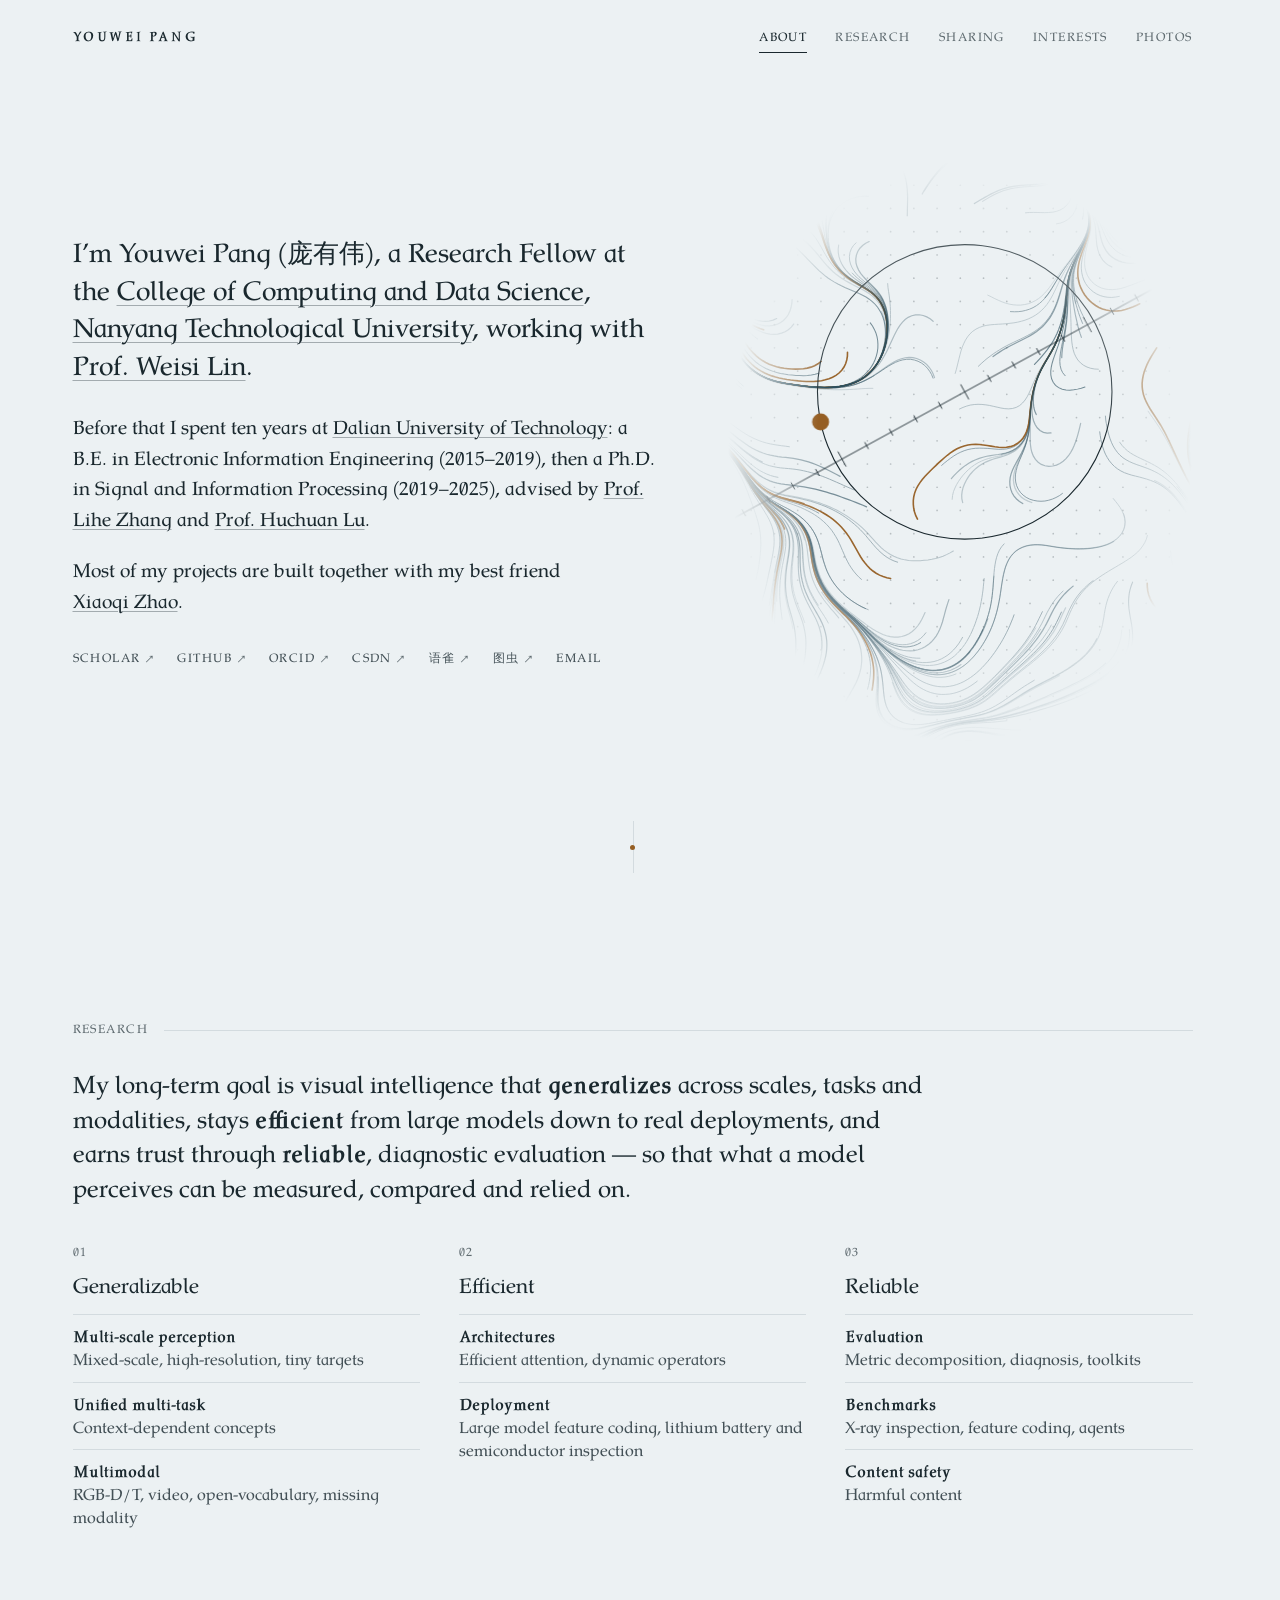
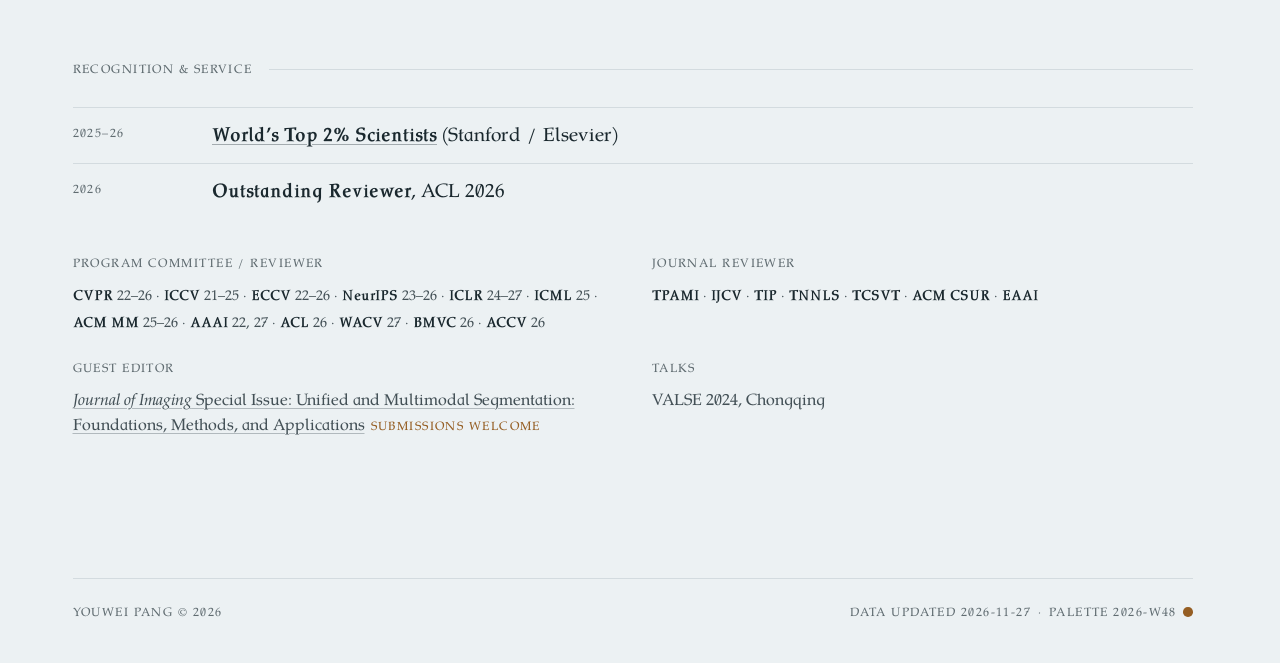
==== commit 537d334f: "Update and introduce my fonts." ====
--- a/index.html
+++ b/index.html
@@ -1,261 +1,116 @@
-﻿<!DOCTYPE html>
-<html lang="en">
+<!DOCTYPE html>
+<html lang="en" data-tone="art">
 
 <head>
   <meta charset="utf-8" />
   <meta name="viewport" content="width=device-width, initial-scale=1, viewport-fit=cover" />
-  <meta name="description" content="Youwei Pang - Computer Vision Researcher" />
-  <meta name="keywords" content="Computer Vision, Deep Learning, Academic Homepage" />
+  <meta name="description" content="Youwei Pang — research on generalizable, efficient and reliable visual intelligence." />
   <meta name="author" content="Youwei Pang" />
-  <meta name="theme-color" content="#000000" />
+  <meta name="color-scheme" content="light" />
   <title>Youwei Pang</title>
   <link rel="apple-touch-icon" href="apple-touch-icon.png" />
   <link rel="icon" href="favicon.ico" />
-  <link rel="preconnect" href="https://fonts.googleapis.com" />
-  <link rel="preconnect" href="https://fonts.gstatic.com" crossorigin />
-  <link rel="stylesheet" href="https://fonts.googleapis.com/css2?family=Barlow:wght@300;400;500;600;700&display=swap" />
+  <link rel="preload" href="assets/fonts/VesperaDisplay-Regular.subset.woff2" as="font" type="font/woff2" crossorigin />
   <link rel="stylesheet" href="assets/style.css" />
+  <!-- paint with last week's palette straight away; main.js refreshes it from data.js -->
+  <script>(() => { const d = document.documentElement; try { const t = JSON.parse(localStorage.getItem('yp-theme')); const v = t && t.tones && (t.tones[d.dataset.tone] || t.tones.paper); if (v) for (const k in v) d.style.setProperty('--' + k, v[k]); } catch (e) { } })();</script>
   <script src="assets/main.js" defer></script>
 </head>
 
-<body>
-  <canvas id="cosmos" aria-hidden="true"></canvas>
-
-  <nav class="nav" id="nav">
-    <a class="brand" href="#hero" aria-label="Top">Youwei Pang</a>
-    <div class="nav-links" id="navLinks">
-      <a href="#mission">Mission</a>
-      <a href="#trajectory">Trajectory</a>
-      <a href="#stats">Stats</a>
-      <a href="#papers">Papers</a>
-      <a href="#code">Code</a>
-      <a href="#photos">Photos</a>
-      <a href="#honors">Honors</a>
-      <a href="#service">Service</a>
+<body data-page="about">
+  <a class="skip" href="#main">Skip to content</a>
+  <header class="bar" id="bar">
+    <div class="shell top">
+      <a class="brand" href="./">Youwei Pang</a>
+      <nav class="tabs" aria-label="Pages"><a href="./" aria-current="page">About</a><a href="research.html">Research</a><a href="sharing.html">Sharing</a><a href="interests.html">Interests</a><a href="photos.html">Photos</a></nav>
     </div>
-    <button class="burger" id="burger" type="button" aria-label="Menu" aria-expanded="false"><i></i><i></i><i></i></button>
-  </nav>
-
-  <!-- ================= HERO ================= -->
-  <header id="hero">
-    <canvas id="scene" aria-hidden="true"></canvas>
-    <div class="hero-shade" aria-hidden="true"></div>
-    <div class="wrap hero-ui">
-      <div class="hero-line">AI Researcher &amp; Enthusiast</div>
-      <h1 class="hero-name">Youwei Pang<span lang="zh">庞有伟</span></h1>
-      <div class="hero-links">
-        <a class="btn" href="https://scholar.google.com/citations?user=jdo9_goAAAAJ" target="_blank" rel="noopener">Scholar</a>
-        <a class="btn" href="https://github.com/lartpang" target="_blank" rel="noopener">GitHub</a>
-        <a class="btn" href="https://orcid.org/0000-0002-3950-0956" target="_blank" rel="noopener">ORCID</a>
-        <a class="btn" href="https://yowey.blog.csdn.net/" target="_blank" rel="noopener">CSDN</a>
-        <a class="btn" href="https://www.yuque.com/lart" target="_blank" rel="noopener">语雀</a>
-        <a class="btn" href="https://yooweey.tuchong.com/" target="_blank" rel="noopener">图虫</a>
-        <button class="btn" id="mailBtn" type="button"><span id="mailText">Email</span></button>
-      </div>
-    </div>
-    <button class="hint" id="hint" type="button" aria-label="Scroll down"><svg viewBox="0 0 24 12" width="24" height="12"><path d="M1 1l11 10L23 1" fill="none" stroke="currentColor" stroke-width="1.5" /></svg></button>
   </header>
 
-  <main>
-    <!-- ================= MISSION ================= -->
-    <section class="sec" id="mission">
-      <div class="wrap">
-        <div class="crew rv">
-          <img class="avatar" src="https://avatars.githubusercontent.com/u/26847524?s=240" alt="Youwei Pang" width="88" height="88" />
-          <div>
-            <div class="crew-name">Youwei Pang <span lang="zh">庞有伟</span></div>
-            <div class="crew-role">Research Fellow · <a href="https://www.ntu.edu.sg/computing" target="_blank" rel="noopener">CCDS, Nanyang Technological University</a></div>
-          </div>
+  <main id="main" class="shell" tabindex="-1">
+    <section class="intro hero">
+      <div>
+        <h1 class="sr-only">Youwei Pang</h1>
+        <div class="prose">
+          <p>I&#8217;m Youwei Pang (<span lang="zh">庞有伟</span>), a Research Fellow at the <a href="https://www.ntu.edu.sg/computing" target="_blank" rel="noopener">College of Computing and Data Science</a>, <a href="https://www.ntu.edu.sg/" target="_blank" rel="noopener">Nanyang Technological University</a>, working with <a href="https://personal.ntu.edu.sg/wslin/Home.html" target="_blank" rel="noopener">Prof. Weisi Lin</a>.</p>
+          <p>Before that I spent ten years at <a href="https://www.dlut.edu.cn/" target="_blank" rel="noopener">Dalian University of Technology</a>: a B.E. in Electronic Information Engineering (2015–2019), then a Ph.D. in Signal and Information Processing (2019–2025), advised by <a href="http://faculty.dlut.edu.cn/lhzhang" target="_blank" rel="noopener">Prof. Lihe Zhang</a> and <a href="http://faculty.dlut.edu.cn/Huchuan_Lu" target="_blank" rel="noopener">Prof. Huchuan Lu</a>.</p>
+          <p>Most of my projects are built together with my best friend <a href="https://xiaoqi-zhao-dlut.github.io/" target="_blank" rel="noopener">Xiaoqi Zhao</a>.</p>
         </div>
-        <p class="vision rv">
-          My long-term goal is visual intelligence that <strong>generalizes</strong> across scales, tasks and modalities, stays <strong>efficient</strong> from large models down to real deployments, and earns trust through <strong>reliable</strong>, diagnostic evaluation — so that what a model perceives can be <strong>measured, compared and relied on</strong>.
-        </p>
-        <div class="pillars">
-          <div class="pillar rv">
-            <div class="pillar-n">01</div>
-            <h3>Generalizable</h3>
-            <ul>
-              <li><b>Multi-scale perception</b> — mixed-scale, high-res, tiny targets</li>
-              <li><b>Unified multi-task</b> — context-dependent concepts</li>
-              <li><b>Multimodal</b> — RGB-D/T, video, open-vocabulary, missing modality</li>
-            </ul>
-          </div>
-          <div class="pillar rv">
-            <div class="pillar-n">02</div>
-            <h3>Efficient</h3>
-            <ul>
-              <li><b>Architectures</b> — efficient attention, dynamic operators</li>
-              <li><b>Deployment</b> — large model feature coding, lithium battery &amp; semiconductor inspection</li>
-            </ul>
-          </div>
-          <div class="pillar rv">
-            <div class="pillar-n">03</div>
-            <h3>Reliable</h3>
-            <ul>
-              <li><b>Evaluation</b> — metric decomposition, diagnosis, toolkits</li>
-              <li><b>Benchmarks</b> — X-ray inspection, feature coding, agents</li>
-              <li><b>Content safety</b> — harmful content</li>
-            </ul>
-          </div>
+        <div class="links">
+          <a href="https://scholar.google.com/citations?user=jdo9_goAAAAJ" target="_blank" rel="noopener">Scholar</a>
+          <a href="https://github.com/lartpang" target="_blank" rel="noopener">GitHub</a>
+          <a href="https://orcid.org/0000-0002-3950-0956" target="_blank" rel="noopener">ORCID</a>
+          <a href="https://yowey.blog.csdn.net/" target="_blank" rel="noopener">CSDN</a>
+          <a href="https://www.yuque.com/lart" target="_blank" rel="noopener" lang="zh">语雀</a>
+          <a href="https://yooweey.tuchong.com/" target="_blank" rel="noopener" lang="zh">图虫</a>
+          <button id="mailBtn" type="button"><span id="mailText">Email</span></button>
         </div>
-        <p class="life rv">
-          Off the clock: coding, <a href="https://www.yuque.com/lart/record/zf2tgt" target="_blank" rel="noopener">reading</a>, <a href="https://www.yuque.com/lart/record/ladtsq01s675c9g9" target="_blank" rel="noopener">music</a>, running, swimming, city walks and good food. Most projects are built together with my best friend <a href="https://xiaoqi-zhao-dlut.github.io/" target="_blank" rel="noopener">Xiaoqi Zhao</a>.
-        </p>
       </div>
+      <figure class="art" id="art" aria-hidden="true"></figure>
+      <a class="cue" href="#more" aria-label="Scroll down"></a>
     </section>
 
-    <!-- ================= TRAJECTORY ================= -->
-    <section class="sec" id="trajectory">
-      <div class="wrap">
-        <h2 class="title rv">Trajectory</h2>
-        <ol class="track">
-          <li class="stage rv">
-            <div class="stage-year">2015 – 2019</div>
-            <div class="stage-org"><a href="https://www.dlut.edu.cn/" target="_blank" rel="noopener">Dalian Univ. of Technology</a></div>
-            <div class="stage-role">B.E. Electronic Information Engineering</div>
-          </li>
-          <li class="stage rv">
-            <div class="stage-year">2019 – 2025</div>
-            <div class="stage-org"><a href="https://www.dlut.edu.cn/" target="_blank" rel="noopener">Dalian Univ. of Technology</a></div>
-            <div class="stage-role">Ph.D. Signal &amp; Information Processing, with <a href="http://faculty.dlut.edu.cn/lhzhang" target="_blank" rel="noopener">Prof. Lihe Zhang</a> &amp; <a href="http://faculty.dlut.edu.cn/Huchuan_Lu" target="_blank" rel="noopener">Prof. Huchuan Lu</a></div>
-          </li>
-          <li class="stage now rv">
-            <div class="stage-year">2025.09 – now</div>
-            <div class="stage-org"><a href="https://www.ntu.edu.sg/" target="_blank" rel="noopener">Nanyang Technological Univ.</a></div>
-            <div class="stage-role">Research Fellow, CCDS, with <a href="https://personal.ntu.edu.sg/wslin/Home.html" target="_blank" rel="noopener">Prof. Weisi Lin</a></div>
-            <div class="stage-note">Large model feature coding · Harmful content detection</div>
-          </li>
-        </ol>
-      </div>
-    </section>
-
-    <!-- ================= STATS ================= -->
-    <section class="sec" id="stats">
-      <div class="wrap">
-        <h2 class="title rv">Stats</h2>
-        <div class="figures">
-          <a class="figure rv" href="https://www.yuque.com/lart" target="_blank" rel="noopener"><b data-live="yuqueDocs">319</b><span>语雀 notes</span></a>
-          <a class="figure rv" href="https://www.yuque.com/lart" target="_blank" rel="noopener"><b data-live="yuqueFollowers">626</b><span>语雀 followers</span></a>
-          <a class="figure rv" href="https://yowey.blog.csdn.net/" target="_blank" rel="noopener"><b data-live="csdnVisitors">966K+</b><span>CSDN visitors</span></a>
-          <a class="figure rv" href="https://yowey.blog.csdn.net/" target="_blank" rel="noopener"><b data-live="csdnFollowers">1.8K+</b><span>CSDN followers</span></a>
+    <section class="block" id="more" aria-labelledby="h-research">
+      <h2 class="label" id="h-research">Research</h2>
+      <p class="lede">My long-term goal is visual intelligence that <strong>generalizes</strong> across scales, tasks and modalities, stays <strong>efficient</strong> from large models down to real deployments, and earns trust through <strong>reliable</strong>, diagnostic evaluation — so that what a model perceives can be measured, compared and relied on.</p>
+      <div class="threads">
+        <div class="thread">
+          <h3><span class="meta">01</span>Generalizable</h3>
+          <ul>
+            <li><b>Multi-scale perception</b><span>Mixed-scale, high-resolution, tiny targets</span></li>
+            <li><b>Unified multi-task</b><span>Context-dependent concepts</span></li>
+            <li><b>Multimodal</b><span>RGB-D/T, video, open-vocabulary, missing modality</span></li>
+          </ul>
         </div>
-        <div class="gh rv" id="gh">
-          <a class="gh-head" href="https://github.com/lartpang" target="_blank" rel="noopener">GitHub</a>
-          <div class="heat-wrap"><div class="heat" id="heat"></div></div>
+        <div class="thread">
+          <h3><span class="meta">02</span>Efficient</h3>
+          <ul>
+            <li><b>Architectures</b><span>Efficient attention, dynamic operators</span></li>
+            <li><b>Deployment</b><span>Large model feature coding, lithium battery and semiconductor inspection</span></li>
+          </ul>
+        </div>
+        <div class="thread">
+          <h3><span class="meta">03</span>Reliable</h3>
+          <ul>
+            <li><b>Evaluation</b><span>Metric decomposition, diagnosis, toolkits</span></li>
+            <li><b>Benchmarks</b><span>X-ray inspection, feature coding, agents</span></li>
+            <li><b>Content safety</b><span>Harmful content</span></li>
+          </ul>
         </div>
       </div>
     </section>
 
-    <!-- ================= PAPERS ================= -->
-    <section class="sec" id="papers">
-      <div class="wrap">
-        <div class="title-row rv">
-          <h2 class="title">Papers</h2>
-          <span class="legend">* equal contribution &nbsp; # corresponding</span>
-          <a class="title-link" href="https://scholar.google.com/citations?user=jdo9_goAAAAJ" target="_blank" rel="noopener">Google Scholar</a>
+    <section class="block" aria-labelledby="h-recognition">
+      <h2 class="label" id="h-recognition">Recognition &amp; Service</h2>
+      <ul class="honors">
+        <li><span class="meta">2025–26</span><span><a href="https://elsevier.digitalcommonsdata.com/datasets/btchxktzyw/9" target="_blank" rel="noopener"><b>World&#8217;s Top 2% Scientists</b></a> (Stanford / Elsevier)</span></li>
+        <li><span class="meta">2026</span><span><b>Outstanding Reviewer</b>, ACL 2026</span></li>
+      </ul>
+      <div class="service">
+        <div>
+          <h3 class="meta">Program Committee / Reviewer</h3>
+          <p class="venues"><b>CVPR</b> 22–26 · <b>ICCV</b> 21–25 · <b>ECCV</b> 22–26 · <b>NeurIPS</b> 23–26 · <b>ICLR</b> 24–27 · <b>ICML</b> 25 · <b>ACM MM</b> 25–26 · <b>AAAI</b> 22, 27 · <b>ACL</b> 26 · <b>WACV</b> 27 · <b>BMVC</b> 26 · <b>ACCV</b> 26</p>
         </div>
-        <div class="papers" id="paperList"></div>
-      </div>
-    </section>
-
-    <!-- ================= CODE ================= -->
-    <section class="sec" id="code">
-      <div class="wrap">
-        <div class="title-row rv">
-          <h2 class="title">Code</h2>
-          <a class="title-link" href="https://github.com/lartpang" target="_blank" rel="noopener">GitHub</a>
+        <div>
+          <h3 class="meta">Journal Reviewer</h3>
+          <p class="venues"><b>TPAMI</b> · <b>IJCV</b> · <b>TIP</b> · <b>TNNLS</b> · <b>TCSVT</b> · <b>ACM CSUR</b> · <b>EAAI</b></p>
         </div>
-        <div class="repos" id="repos"></div>
-        <div class="more"><button class="btn" id="moreRepos" type="button" hidden><span>+ <i></i> more</span></button></div>
-      </div>
-    </section>
-
-    <!-- ================= PHOTOS ================= -->
-    <section class="sec" id="photos">
-      <div class="wrap">
-        <div class="title-row rv">
-          <h2 class="title">Photos</h2>
-          <div class="strip-nav">
-            <button type="button" id="shotPrev" aria-label="Previous"><svg viewBox="0 0 12 24" width="10" height="20"><path d="M11 1L1 12l10 11" fill="none" stroke="currentColor" stroke-width="1.5" /></svg></button>
-            <button type="button" id="shotNext" aria-label="Next"><svg viewBox="0 0 12 24" width="10" height="20"><path d="M1 1l10 11L1 23" fill="none" stroke="currentColor" stroke-width="1.5" /></svg></button>
-          </div>
-          <a class="title-link" href="https://yooweey.tuchong.com/" target="_blank" rel="noopener">图虫</a>
+        <div>
+          <h3 class="meta">Guest Editor</h3>
+          <p><a href="https://www.mdpi.com/journal/jimaging/special_issues/63OE6916ZK" target="_blank" rel="noopener"><i>Journal of Imaging</i> Special Issue: Unified and Multimodal Segmentation: Foundations, Methods, and Applications</a><span class="cfp ui">Submissions welcome</span></p>
         </div>
-      </div>
-      <div class="strip" id="shots"></div>
-    </section>
-
-    <!-- ================= HONORS ================= -->
-    <section class="sec" id="honors">
-      <div class="wrap">
-        <h2 class="title rv">Honors</h2>
-        <ul class="rows">
-          <li class="row rv"><span class="row-k">2025–26</span><span class="row-v"><b><a href="https://elsevier.digitalcommonsdata.com/datasets/btchxktzyw/9" target="_blank" rel="noopener">World's Top 2% Scientists</a></b> (Stanford / Elsevier)</span></li>
-          <li class="row rv"><span class="row-k">2026</span><span class="row-v"><b>Outstanding Reviewer</b>, ACL 2026</span></li>
-          <li class="row rv"><span class="row-k">2023</span><span class="row-v"><b>Gold Award</b>, 8th China International College Students' "Internet+" Innovation &amp; Entrepreneurship Competition (161 / 3.4M+)</span></li>
-          <li class="row rv"><span class="row-k">2022</span><span class="row-v"><b>MICCAI GOALS Challenge 2 / 100</b> — Glaucoma Detection 1st, OCT Layer Segmentation 3rd</span></li>
-        </ul>
-        <div class="log">
-          <div class="rv">
-            <h3 class="sub">News</h3>
-            <ul class="rows" id="news"></ul>
-          </div>
-          <div class="rv">
-            <h3 class="sub">Resources</h3>
-            <ul class="rows" id="resources"></ul>
-          </div>
+        <div>
+          <h3 class="meta">Talks</h3>
+          <p>VALSE 2024, Chongqing</p>
         </div>
       </div>
     </section>
 
-    <!-- ================= SERVICE ================= -->
-    <section class="sec" id="service">
-      <div class="wrap">
-        <h2 class="title rv">Service</h2>
-        <div class="svc">
-          <div class="rv">
-            <h3 class="sub">Program Committee / Reviewer</h3>
-            <dl class="spec">
-              <div><dt>CVPR</dt><dd>22–26</dd></div>
-              <div><dt>ICCV</dt><dd>21–25</dd></div>
-              <div><dt>ECCV</dt><dd>22–26</dd></div>
-              <div><dt>NeurIPS</dt><dd>23–26</dd></div>
-              <div><dt>ICLR</dt><dd>24–27</dd></div>
-              <div><dt>ICML</dt><dd>25</dd></div>
-              <div><dt>ACM MM</dt><dd>25–26</dd></div>
-              <div><dt>AAAI</dt><dd>22, 27</dd></div>
-              <div><dt>ACL</dt><dd>26</dd></div>
-              <div><dt>WACV</dt><dd>27</dd></div>
-              <div><dt>BMVC</dt><dd>26</dd></div>
-              <div><dt>ACCV</dt><dd>26</dd></div>
-            </dl>
-          </div>
-          <div class="rv">
-            <h3 class="sub">Journal Reviewer</h3>
-            <div class="tags">
-              <span>TPAMI</span>
-              <span>IJCV</span>
-              <span>TIP</span>
-              <span>TNNLS</span>
-              <span>TCSVT</span>
-              <span>ACM CSUR</span>
-              <span>EAAI</span>
-            </div>
-            <h3 class="sub">Guest Editor</h3>
-            <p class="svc-p"><a href="https://www.mdpi.com/journal/jimaging/special_issues/63OE6916ZK" target="_blank" rel="noopener"><i>Journal of Imaging</i> Special Issue: Unified and Multimodal Segmentation: Foundations, Methods, and Applications</a> <span class="cfp">Submissions welcome</span></p>
-            <h3 class="sub">Talks</h3>
-            <p class="svc-p">VALSE 2024, Chongqing</p>
-          </div>
-        </div>
-      </div>
-    </section>
+
   </main>
 
-  <footer>
-    <div class="wrap">
-      <span>Youwei Pang © 2026</span>
-      <span>Updated 2026-11</span>
-    </div>
+  <footer class="shell foot">
+    <span>Youwei Pang © 2026</span>
+    <span><span class="nw">Data updated <span data-live="updated">2026-11-23</span></span><span class="dot"></span><span class="nw">Palette <span data-live="week">2026-W48</span><span class="swatch" aria-hidden="true"></span></span></span>
   </footer>
 </body>
 
--- a/assets/style.css
+++ b/assets/style.css
@@ -1,465 +1,325 @@
-/* black, cinematic, uppercase. */
+/* Youwei Pang — a quiet, printed-paper site. Colours come from the palette of the week
+   (data.js → theme), applied as the custom properties below; these defaults match a
+   neutral week so the page reads well before data.js arrives. */
+
+/* Vespera Display (lartpang/VesperaFont), self-hosted and subset to Latin; see fonts/README.md.
+   Palatino comes first among the fallbacks: Vespera derives from TeX Gyre Pagella, a Palatino
+   clone, so the swap barely moves the text. Chinese falls back to system serif fonts. */
+@font-face {
+  font-family: "Vespera Display";
+  src: url("fonts/VesperaDisplay-Regular.subset.woff2") format("woff2");
+  font-weight: 400;
+  font-style: normal;
+  font-display: swap;
+  unicode-range: U+0020-007E, U+00A0-017F, U+0192, U+02C6, U+02DA, U+02DC, U+2010-2027, U+2030-203A, U+2044, U+20AC, U+2122, U+2190-2199, U+2212;
+}
+@font-face {
+  font-family: "Vespera Display";
+  src: url("fonts/VesperaDisplay-Italic.subset.woff2") format("woff2");
+  font-weight: 400;
+  font-style: italic;
+  font-display: swap;
+  unicode-range: U+0020-007E, U+00A0-017F, U+0192, U+02C6, U+02DA, U+02DC, U+2010-2027, U+2030-203A, U+2044, U+20AC, U+2122, U+2190-2199, U+2212;
+}
+@font-face {
+  font-family: "Vespera Display";
+  src: url("fonts/VesperaDisplay-Bold.subset.woff2") format("woff2");
+  font-weight: 700;
+  font-style: normal;
+  font-display: swap;
+  unicode-range: U+0020-007E, U+00A0-017F, U+0192, U+02C6, U+02DA, U+02DC, U+2010-2027, U+2030-203A, U+2044, U+20AC, U+2122, U+2190-2199, U+2212;
+}
 :root {
-  --bg: #000;
-  --fg: #fff;
-  --mute: #a3a3a3;
-  --dim: #6e6e6e;
-  --line: rgba(255, 255, 255, .16);
-  --line-strong: rgba(255, 255, 255, .5);
-  --font: "Barlow", "Helvetica Neue", Arial, "PingFang SC", "Microsoft YaHei", sans-serif;
-  --gutter: clamp(20px, 5vw, 64px);
-  --ease: cubic-bezier(.2, .7, .2, 1);
+  --paper: #f3f2ee;
+  --raised: #f8f7f4;
+  --ink: #1d1f22;
+  --soft: #4a4d52;
+  --faint: #686c72;
+  --rule: #dcdad3;
+  --line: #34495a;
+  --accent: #9a5b22;
+  --serif: "Vespera Display", "Palatino Linotype", Palatino, "Book Antiqua", "TeX Gyre Pagella", Georgia, "Songti SC", "Noto Serif SC", "SimSun", serif;
+  --sans: var(--serif);   /* one typeface throughout; labels differ only by case and spacing */
+  --gutter: clamp(20px, 5vw, 56px);
+  --max: 1120px;
+  --bar-h: 72px;   /* measured by main.js; the About hero fills the screen below the bar */
+  color-scheme: light;
+}
+:root[data-tone="ink"] {
+  --paper: #0c0d0f;
+  --raised: #15171a;
+  --ink: #e2e3e4;
+  --soft: #b4b8bc;
+  --faint: #8e9398;
+  --rule: #2a2d31;
+  --line: #a8b5c0;
+  --accent: #e0a060;
   color-scheme: dark;
 }
 
 *, *::before, *::after { box-sizing: border-box; }
-html { scroll-behavior: smooth; -webkit-text-size-adjust: 100%; }
+html { -webkit-text-size-adjust: 100%; scrollbar-gutter: stable; scroll-padding-top: 96px; }
 body {
   margin: 0;
-  background: var(--bg);
-  color: var(--fg);
-  font: 400 16px/1.6 var(--font);
+  background: var(--paper);
+  color: var(--ink);
+  font: 400 1.1875rem/1.62 var(--serif);
+  font-synthesis: none;
   -webkit-font-smoothing: antialiased;
-  overflow-x: hidden;
-}
-a { color: inherit; text-decoration: none; }
+  text-rendering: optimizeLegibility;
+  transition: background-color .6s, color .6s;
+}
+a { color: inherit; text-decoration-color: color-mix(in srgb, currentColor 35%, transparent); text-decoration-thickness: 1px; text-underline-offset: .18em; }
+a:hover { text-decoration-color: currentColor; }
 img { display: block; max-width: 100%; }
-ul, ol, dl, dd { margin: 0; padding: 0; list-style: none; }
-button { font: inherit; color: inherit; background: none; border: 0; cursor: pointer; }
-::selection { background: #fff; color: #000; }
-:focus-visible { outline: 1px solid #fff; outline-offset: 3px; }
-
-#cosmos { position: fixed; inset: 0; width: 100%; height: 100%; z-index: -1; pointer-events: none; display: block; }
-
-.wrap { width: 100%; max-width: 1360px; margin: 0 auto; padding: 0 var(--gutter); }
-
-/* inline links inside prose: thin underline that thickens */
-.vision a, .life a, .crew-role a, .stage-role a, .row-v a, .svc-p a, .p-auth a {
-  background: linear-gradient(currentColor, currentColor) 0 100% / 100% 1px no-repeat;
-  transition: background-size .25s;
-}
-.vision a:hover, .life a:hover, .crew-role a:hover, .stage-role a:hover, .row-v a:hover, .svc-p a:hover { background-size: 100% 2px; }
-
-/* ===================== buttons ===================== */
-.btn {
-  position: relative;
-  display: inline-flex;
-  align-items: center;
-  justify-content: center;
-  min-height: 52px;
-  padding: 0 32px;
-  border: 2px solid #fff;
-  font-size: 14px;
-  font-weight: 600;
-  letter-spacing: .14em;
-  text-transform: uppercase;
-  overflow: hidden;
-  isolation: isolate;
-  transition: color .3s var(--ease);
-}
-.btn::before {
-  content: "";
-  position: absolute;
-  inset: 0;
-  z-index: -1;
-  background: #fff;
-  transform: scaleY(0);
-  transform-origin: bottom;
-  transition: transform .3s var(--ease);
-}
-.btn:hover { color: #000; }
-.btn:hover::before { transform: scaleY(1); }
-.btn i { font-style: normal; }
-
-/* ===================== nav ===================== */
-.nav {
+ul, ol { margin: 0; padding: 0; list-style: none; }
+button { font: inherit; color: inherit; background: none; border: 0; padding: 0; cursor: pointer; }
+::selection { background: var(--ink); color: var(--paper); }
+:focus-visible { outline: 2px solid var(--accent); outline-offset: 3px; }
+h1, h2, h3 { font-weight: 400; text-wrap: balance; }
+p { text-wrap: pretty; }
+
+.skip {
   position: fixed;
-  inset: 0 0 auto;
-  z-index: 50;
-  display: flex;
-  align-items: center;
-  gap: 40px;
-  height: 88px;
-  padding: 0 var(--gutter);
-  transition: transform .4s var(--ease), background .3s, height .3s;
-}
-.nav.solid { background: rgba(3, 5, 16, .9); height: 68px; }
-@media (min-width: 1101px) { .nav.solid { background: rgba(3, 5, 16, .55); backdrop-filter: blur(10px); -webkit-backdrop-filter: blur(10px); } }
-.nav.away { transform: translateY(-100%); }
-.brand {
-  flex: none;
-  font-size: 19px;
-  font-weight: 700;
-  letter-spacing: .32em;
-  text-transform: uppercase;
-  white-space: nowrap;
-}
-.nav-links { display: flex; gap: 28px; margin-left: auto; }
-.nav-links a {
-  position: relative;
-  padding: 6px 0;
-  font-size: 13px;
-  font-weight: 600;
-  letter-spacing: .14em;
-  text-transform: uppercase;
-  color: rgba(255, 255, 255, .82);
-  transition: color .2s;
-}
-.nav-links a::after {
-  content: "";
-  position: absolute;
-  left: 0; right: 0; bottom: 0;
-  height: 2px;
-  background: #fff;
-  transform: scaleX(0);
-  transition: transform .3s var(--ease);
-}
-.nav-links a:hover, .nav-links a.on { color: #fff; }
-.nav-links a:hover::after, .nav-links a.on::after { transform: scaleX(1); }
-
-.burger { display: none; width: 32px; height: 32px; margin-left: auto; position: relative; z-index: 2; }
-.burger i {
-  position: absolute;
-  left: 4px; right: 4px;
-  height: 2px;
-  background: #fff;
-  transition: transform .3s var(--ease), opacity .2s;
-}
-.burger i:nth-child(1) { top: 9px; }
-.burger i:nth-child(2) { top: 15px; }
-.burger i:nth-child(3) { top: 21px; }
-.burger[aria-expanded="true"] i:nth-child(1) { transform: translateY(6px) rotate(45deg); }
-.burger[aria-expanded="true"] i:nth-child(2) { opacity: 0; }
-.burger[aria-expanded="true"] i:nth-child(3) { transform: translateY(-6px) rotate(-45deg); }
-
-@media (max-width: 1100px) {
-  .burger { display: block; }
-  .nav-links {
-    position: fixed;
-    top: 0; right: 0; bottom: 0;
-    width: min(380px, 100%);
-    flex-direction: column;
-    gap: 0;
-    padding: 110px 40px 40px;
-    background: #000;
-    border-left: 1px solid var(--line);
-    transform: translateX(100%);
-    transition: transform .45s var(--ease);
-  }
-  .nav-links.open { transform: none; }
-  .nav-links a { padding: 16px 0; border-bottom: 1px solid var(--line); font-size: 15px; }
-  .nav-links a::after { display: none; }
-}
-
-/* ===================== hero ===================== */
-#hero {
-  position: relative;
-  height: 100vh;
-  height: 100svh;
-  min-height: 560px;
-  overflow: hidden;
-  display: flex;
-  align-items: center;
-}
-#scene { position: absolute; inset: 0; width: 100%; height: 100%; display: block; -webkit-mask-image: linear-gradient(#000 72%, transparent); mask-image: linear-gradient(#000 72%, transparent); }
-.hero-shade {
-  position: absolute;
-  inset: 0;
-  background: linear-gradient(90deg, rgba(0, 0, 0, .55) 0%, rgba(0, 0, 0, .15) 45%, transparent 70%);
-  pointer-events: none;
-}
-.hero-ui { position: relative; padding-bottom: 12vh; }
-.hero-line {
-  font-size: clamp(13px, 1.3vw, 16px);
-  font-weight: 600;
-  letter-spacing: .3em;
-  text-transform: uppercase;
-  color: rgba(255, 255, 255, .78);
-  animation: rise 1s .15s var(--ease) both;
-}
-.hero-name {
-  margin: 14px 0 36px;
-  font-size: clamp(52px, 9.2vw, 136px);
-  font-weight: 700;
-  line-height: .92;
-  letter-spacing: .01em;
-  text-transform: uppercase;
-  animation: rise 1s .3s var(--ease) both;
-}
-.hero-name span {
-  display: block;
-  margin-top: 18px;
-  font-size: .2em;
+  top: 12px;
+  left: 12px;
+  z-index: 10;
+  padding: 10px 16px;
+  background: var(--ink);
+  color: var(--paper);
+  font: 700 .8125rem/1 var(--sans);
+  text-decoration: none;
+  transform: translateY(-200%);
+}
+.skip:focus-visible { transform: none; }
+main:focus { outline: none; }
+.sr-only { position: absolute; width: 1px; height: 1px; overflow: hidden; clip-path: inset(50%); white-space: nowrap; }
+
+/* small uppercase labels, links and meta lines share one UI voice */
+.ui, .tabs, .label, .meta, .links, .foot {
+  font-family: var(--sans);
+  font-size: .75rem;
   font-weight: 400;
-  letter-spacing: .5em;
-  color: rgba(255, 255, 255, .7);
-}
-.hero-links {
-  display: flex;
-  flex-wrap: wrap;
-  gap: 12px;
-  max-width: 980px;
-  animation: rise 1s .45s var(--ease) both;
-}
-.hero-links .btn { min-width: 120px; min-height: 46px; padding: 0 22px; font-size: 13px; }
-#mailText { text-transform: none; letter-spacing: .04em; }
-#mailBtn:not(.shown) #mailText { text-transform: uppercase; letter-spacing: .14em; }
-.hint {
-  position: absolute;
-  left: 50%;
-  bottom: 28px;
-  transform: translateX(-50%);
-  padding: 10px;
-  color: rgba(255, 255, 255, .7);
-  animation: bob 2.4s ease-in-out infinite;
-}
-@keyframes rise { from { opacity: 0; transform: translateY(28px); } }
-@keyframes bob { 50% { transform: translate(-50%, 6px); } }
-
-/* ===================== sections ===================== */
-.sec { position: relative; padding: clamp(96px, 14vh, 168px) 0; }
-.title {
-  margin: 0 0 clamp(40px, 6vh, 72px);
-  font-size: clamp(38px, 5.4vw, 76px);
-  font-weight: 700;
-  line-height: 1;
-  letter-spacing: .01em;
-  text-transform: uppercase;
-}
-.title-row { display: flex; align-items: baseline; flex-wrap: wrap; gap: 12px 32px; margin-bottom: clamp(40px, 6vh, 72px); }
-.title-row .title { margin: 0; }
-.legend { font-size: 13px; letter-spacing: .08em; color: var(--dim); }
-.title-link {
-  margin-left: auto;
-  padding-bottom: 4px;
-  border-bottom: 2px solid #fff;
-  font-size: 13px;
-  font-weight: 600;
-  letter-spacing: .14em;
-  text-transform: uppercase;
-  white-space: nowrap;
-  transition: opacity .2s;
-}
-.title-link::after { content: " →"; }
-.title-link:hover { opacity: .7; }
-.sub {
-  margin: 0 0 18px;
-  font-size: 13px;
-  font-weight: 600;
-  letter-spacing: .2em;
-  text-transform: uppercase;
-  color: var(--mute);
-}
-
-/* reveal */
-.rv { opacity: 0; transform: translateY(32px); transition: opacity .9s var(--ease), transform .9s var(--ease); }
-.rv.in { opacity: 1; transform: none; }
-
-/* ===================== mission ===================== */
-.crew { display: flex; align-items: center; gap: 22px; margin-bottom: clamp(40px, 7vh, 80px); }
-.avatar { width: 88px; height: 88px; object-fit: cover; filter: grayscale(1) contrast(1.05); border: 1px solid var(--line-strong); }
-.crew-name { font-size: 20px; font-weight: 700; letter-spacing: .16em; text-transform: uppercase; }
-.crew-name span { font-weight: 400; letter-spacing: .2em; color: var(--mute); margin-left: 8px; }
-.crew-role { margin-top: 4px; color: var(--mute); }
-.crew-role a { color: #fff; }
-.vision {
-  max-width: 1120px;
-  margin: 0 0 clamp(64px, 10vh, 112px);
-  font-size: clamp(24px, 3vw, 40px);
-  font-weight: 300;
-  line-height: 1.3;
-  color: var(--dim);
-}
-.vision strong { font-weight: 500; color: #fff; }
-.pillars { display: grid; grid-template-columns: repeat(3, minmax(0, 1fr)); gap: 0 48px; }
-.pillar { border-top: 2px solid #fff; padding-top: 22px; }
-.pillar-n { font-size: 13px; font-weight: 600; letter-spacing: .2em; color: var(--dim); }
-.pillar h3 { margin: 6px 0 20px; font-size: 26px; font-weight: 700; letter-spacing: .06em; text-transform: uppercase; }
-.pillar li { padding: 12px 0; border-top: 1px solid var(--line); color: var(--mute); font-size: 15px; }
-.pillar li b { display: block; font-weight: 600; color: #fff; letter-spacing: .02em; }
-.life { max-width: 760px; margin: clamp(56px, 8vh, 96px) 0 0; color: var(--mute); }
-.life a { color: #fff; }
-
-/* ===================== trajectory ===================== */
-.track { display: grid; grid-template-columns: repeat(3, minmax(0, 1fr)); gap: 0 48px; position: relative; }
-.track::before {
-  content: "";
-  position: absolute;
-  top: 7px; left: 0; right: 0;
-  height: 1px;
-  background: linear-gradient(90deg, var(--line-strong), #fff);
-}
-.stage { position: relative; padding-top: 48px; }
-.stage::before {
-  content: "";
-  position: absolute;
-  top: 0; left: 0;
-  width: 15px; height: 15px;
-  border: 1px solid #fff;
-  border-radius: 50%;
-  background: #000;
-}
-.stage.now::before { background: #fff; box-shadow: 0 0 0 6px rgba(255, 255, 255, .12), 0 0 24px rgba(255, 255, 255, .5); }
-.stage-year { font-size: clamp(30px, 3.2vw, 46px); font-weight: 600; line-height: 1; letter-spacing: .01em; }
-.stage-org { margin: 18px 0 6px; font-size: 15px; font-weight: 700; letter-spacing: .14em; text-transform: uppercase; }
-.stage-role { color: var(--mute); }
-.stage-role a { color: #fff; }
-.stage-note {
-  display: inline-block;
-  margin-top: 16px;
-  padding: 6px 12px;
-  border: 1px solid var(--line-strong);
-  font-size: 12px;
-  font-weight: 600;
   letter-spacing: .12em;
   text-transform: uppercase;
 }
 
-/* ===================== stats ===================== */
-#stats { overflow: hidden; }
-#stats .wrap { position: relative; }
-.figures { display: grid; grid-template-columns: repeat(4, minmax(0, 1fr)); gap: 0 32px; }
-.figure { display: block; padding: 22px 0 8px; border-top: 1px solid var(--line-strong); transition: border-color .3s; }
-.figure:hover { border-color: #fff; }
-.figure b { display: block; font-size: clamp(44px, 6vw, 92px); font-weight: 600; line-height: 1; letter-spacing: -.01em; font-variant-numeric: tabular-nums; }
-.figure span { display: block; margin-top: 14px; font-size: 13px; font-weight: 600; letter-spacing: .16em; text-transform: uppercase; color: var(--mute); }
-.gh { margin-top: clamp(56px, 9vh, 104px); }
-.gh-head { display: inline-block; margin-bottom: 18px; font-size: 13px; font-weight: 600; letter-spacing: .2em; text-transform: uppercase; color: var(--mute); }
-.gh-head::after { content: " →"; }
-.gh-head:hover { color: #fff; }
-.heat-wrap { overflow-x: auto; scrollbar-width: none; }
-.heat-wrap::-webkit-scrollbar { display: none; }
-.heat { display: grid; grid-template-rows: repeat(7, 11px); grid-auto-flow: column; grid-auto-columns: 11px; gap: 4px; width: max-content; }
-.heat i { background: rgba(255, 255, 255, .07); }
-.heat i[data-l="1"] { background: rgba(255, 255, 255, .25); }
-.heat i[data-l="2"] { background: rgba(255, 255, 255, .45); }
-.heat i[data-l="3"] { background: rgba(255, 255, 255, .7); }
-.heat i[data-l="4"] { background: #fff; }
-
-/* ===================== papers ===================== */
-.pyear { display: grid; grid-template-columns: 180px minmax(0, 1fr); gap: 32px; border-top: 1px solid var(--line-strong); }
-.pyear-n { position: sticky; top: 88px; align-self: start; padding-top: 22px; font-size: clamp(36px, 4vw, 56px); font-weight: 600; line-height: 1; color: var(--dim); }
-.pyear:hover .pyear-n { color: #fff; }
-.paper { padding: 24px 0 26px; border-bottom: 1px solid var(--line); scroll-margin-top: 100px; }
-.paper:last-child { border-bottom: 0; }
-.p-venue { display: flex; flex-wrap: wrap; align-items: center; gap: 8px 14px; font-size: 12px; font-weight: 600; letter-spacing: .14em; text-transform: uppercase; color: var(--mute); }
-.paper.first .p-venue::before { content: ""; width: 7px; height: 7px; background: #fff; }
-.p-award { padding: 3px 9px; border: 1px solid #fff; color: #fff; }
-.p-title { margin: 10px 0 8px; font-size: clamp(18px, 1.7vw, 22px); font-weight: 600; line-height: 1.35; }
-.p-auth { font-size: 15px; color: var(--dim); }
-.p-auth .author-me { color: #fff; font-weight: 600; }
-.p-tags { display: flex; flex-wrap: wrap; gap: 8px; margin-top: 16px; }
-.p-tags a, .p-info {
-  padding: 6px 12px;
-  border: 1px solid var(--line-strong);
-  font-size: 11px;
-  font-weight: 600;
-  letter-spacing: .14em;
-  text-transform: uppercase;
-  transition: background .2s, color .2s, border-color .2s;
-}
-.p-tags a:hover { background: #fff; color: #000; border-color: #fff; }
-.p-info { border-style: dashed; color: var(--mute); }
-
-/* ===================== code ===================== */
-.repos { display: grid; grid-template-columns: repeat(3, minmax(0, 1fr)); gap: 0 32px; }
-.repo { display: flex; flex-direction: column; gap: 12px; padding: 24px 0 28px; border-top: 1px solid var(--line-strong); transition: border-color .3s; }
-.repo:hover { border-color: #fff; }
-.repo-head { display: flex; align-items: baseline; justify-content: space-between; gap: 16px; }
-.repo-name { font-size: 17px; font-weight: 700; letter-spacing: .06em; text-transform: uppercase; overflow-wrap: anywhere; }
-.repo-star { flex: none; font-size: 28px; font-weight: 600; line-height: 1; font-variant-numeric: tabular-nums; }
-.repo-desc { flex: 1; color: var(--mute); font-size: 15px; display: -webkit-box; -webkit-line-clamp: 3; -webkit-box-orient: vertical; overflow: hidden; }
-.repo-foot { display: flex; justify-content: space-between; gap: 12px; font-size: 12px; font-weight: 600; letter-spacing: .14em; text-transform: uppercase; color: var(--dim); }
-.repo-bar { position: relative; flex: 1; max-width: 120px; height: 2px; align-self: center; background: var(--line); }
-.repo-bar i { position: absolute; inset: 0 auto 0 0; background: #fff; }
-.more { margin-top: 48px; text-align: center; }
-.more .btn[hidden] { display: none; }
-
-/* ===================== photos ===================== */
-.strip-nav { display: flex; gap: 8px; margin-left: auto; }
-.strip-nav button { width: 48px; height: 48px; display: grid; place-items: center; border: 1px solid var(--line-strong); transition: background .2s, color .2s; }
-.strip-nav button:hover { background: #fff; color: #000; }
-.strip-nav + .title-link { margin-left: 0; }
-.strip {
+.shell { width: min(100% - 2 * var(--gutter), var(--max)); margin-inline: auto; }
+
+/* ===================== header: the four pages, always spelled out =====================
+   It floats at the top, steps aside while reading downward and returns on any small scroll up. */
+.bar {
+  position: sticky;
+  top: 0;
+  z-index: 5;
+  background: color-mix(in srgb, var(--paper) 88%, transparent);
+  -webkit-backdrop-filter: blur(12px);
+  backdrop-filter: blur(12px);
+  transition: transform .35s cubic-bezier(.2, .7, .2, 1), box-shadow .3s, background-color .6s;
+}
+.bar.lifted { box-shadow: 0 1px 0 var(--rule); }
+.bar.away:not(:focus-within) { transform: translateY(-100%); }
+.top {
   display: flex;
-  gap: 16px;
-  overflow-x: auto;
-  scroll-snap-type: x mandatory;
-  scroll-padding: 0 var(--gutter);
-  padding: 0 var(--gutter);
-  scrollbar-width: none;
-}
-.strip::-webkit-scrollbar { display: none; }
-@media (min-width: 1360px) { .strip { padding-left: calc((100vw - 1360px) / 2 + var(--gutter)); scroll-padding-left: calc((100vw - 1360px) / 2 + var(--gutter)); } }
-.shot { flex: none; width: clamp(240px, 28vw, 400px); scroll-snap-align: start; }
-.shot-frame { position: relative; aspect-ratio: 3 / 4; overflow: hidden; background: radial-gradient(120% 80% at 70% 100%, #1b2433, #050505); }
-.shot-frame img { width: 100%; height: 100%; object-fit: cover; opacity: 0; transform: scale(1.06); transition: opacity 1s var(--ease), transform 1.6s var(--ease); }
-.shot-frame img.ok { opacity: 1; transform: none; }
-.shot:hover .shot-frame img.ok { transform: scale(1.04); }
-.shot-frame::after { content: ""; position: absolute; inset: 0; background: linear-gradient(transparent 60%, rgba(0, 0, 0, .55)); pointer-events: none; }
-.shot-cap { margin-top: 14px; font-size: 15px; font-weight: 600; letter-spacing: .04em; overflow: hidden; text-overflow: ellipsis; white-space: nowrap; }
-.shot-meta { margin-top: 2px; font-size: 12px; font-weight: 600; letter-spacing: .14em; color: var(--dim); }
-
-/* ===================== honors / rows ===================== */
-.rows { border-top: 1px solid var(--line-strong); }
-.row, .rows > li { display: grid; grid-template-columns: 140px minmax(0, 1fr); gap: 24px; padding: 18px 0; border-bottom: 1px solid var(--line); }
-.row-k, .rows time { font-size: 14px; font-weight: 600; letter-spacing: .12em; color: var(--mute); font-variant-numeric: tabular-nums; }
-.row-v b { font-weight: 600; }
-.rows > li > span:last-child { color: rgba(255, 255, 255, .86); }
-.log { display: grid; grid-template-columns: repeat(2, minmax(0, 1fr)); gap: 48px; margin-top: clamp(64px, 9vh, 104px); }
-.log .rows > li { grid-template-columns: 120px minmax(0, 1fr); }
-.log .rows a { background: linear-gradient(currentColor, currentColor) 0 100% / 100% 1px no-repeat; }
-
-/* ===================== service ===================== */
-.svc { display: grid; grid-template-columns: minmax(0, 1.1fr) minmax(0, 1fr); gap: 64px; }
-.spec { display: grid; grid-template-columns: repeat(2, minmax(0, 1fr)); gap: 0 32px; border-top: 1px solid var(--line-strong); }
-.spec > div { display: flex; justify-content: space-between; gap: 12px; padding: 14px 0; border-bottom: 1px solid var(--line); }
-.spec dt { font-weight: 700; letter-spacing: .12em; text-transform: uppercase; }
-.spec dd { color: var(--mute); font-variant-numeric: tabular-nums; }
-.tags { display: flex; flex-wrap: wrap; gap: 8px; margin-bottom: 44px; }
-.tags span { padding: 8px 14px; border: 1px solid var(--line-strong); font-size: 13px; font-weight: 600; letter-spacing: .12em; }
-.svc-p { margin: 0 0 44px; color: rgba(255, 255, 255, .86); }
-.cfp { display: inline-block; margin-left: 6px; padding: 2px 8px; border: 1px solid #fff; font-size: 11px; font-weight: 600; letter-spacing: .14em; text-transform: uppercase; vertical-align: 2px; }
+  align-items: baseline;
+  justify-content: space-between;
+  gap: 16px 32px;
+  padding-block: 22px;
+}
+.brand { font: 700 .8125rem/1 var(--sans); letter-spacing: .2em; text-transform: uppercase; text-decoration: none; }
+.tabs { display: flex; gap: 28px; }
+.tabs a { position: relative; padding-block: 6px; color: var(--faint); text-decoration: none; transition: color .2s; }
+.tabs a:hover { color: var(--ink); }
+.tabs a[aria-current="page"] { color: var(--ink); }
+.tabs a[aria-current="page"]::after { content: ""; position: absolute; inset: auto 0 0; height: 1px; background: currentColor; }
+
+/* ===================== page heads ===================== */
+.page-h { margin: clamp(28px, 6vw, 64px) 0 12px; font-size: clamp(2.25rem, 1.6rem + 2.6vw, 3.5rem); line-height: 1.08; letter-spacing: -.012em; }
+.page-meta { margin: 0 0 clamp(36px, 6vw, 64px); color: var(--faint); }
+.page-meta a { color: var(--soft); }
+.meta { color: var(--faint); }
+.meta .acc, .acc { color: var(--accent); }
+.dot::before { content: "·"; margin: 0 .55em; }
+.nw { white-space: nowrap; }
+
+/* ===================== About ===================== */
+.intro {
+  display: grid;
+  grid-template-columns: minmax(0, 1.12fr) minmax(0, .88fr);
+  gap: clamp(24px, 5vw, 72px);
+  align-items: center;
+  margin-top: clamp(20px, 4vw, 48px);
+}
+.intro h1 { margin: 0 0 28px; font-size: clamp(2rem, 1.45rem + 2.3vw, 3.1rem); line-height: 1.1; letter-spacing: -.014em; }
+.name-zh { display: block; margin-top: 14px; font: 400 .8125rem/1 var(--sans); letter-spacing: .5em; color: var(--faint); }
+/* About opens as a hero: the intro alone fills the first screen */
+.intro.hero {
+  position: relative;
+  min-height: calc(100vh - var(--bar-h));
+  min-height: calc(100svh - var(--bar-h));
+  margin-top: 0;
+  padding-block: clamp(16px, 4vh, 48px) clamp(72px, 12vh, 120px);
+}
+.hero .prose p:first-child { font-size: clamp(1.3rem, 1.05rem + .9vw, 1.65rem); line-height: 1.42; color: var(--ink); }
+/* a wordless scroll hint: a dot travelling down a hairline */
+.cue { position: absolute; left: 50%; bottom: clamp(16px, 3vh, 32px); width: 24px; height: 52px; margin-left: -12px; }
+.cue::before { content: ""; position: absolute; left: 50%; top: 0; bottom: 0; width: 1px; background: var(--rule); }
+.cue::after { content: ""; position: absolute; left: 50%; top: 0; width: 5px; height: 5px; margin-left: -2.5px; border-radius: 50%; background: var(--accent); transform: translateY(24px); }
+.cue:hover::before { background: var(--faint); }
+@media (prefers-reduced-motion: no-preference) { .cue::after { animation: drop 2.4s cubic-bezier(.5, 0, .3, 1) infinite; } }
+@keyframes drop { 0% { transform: translateY(0); opacity: 0; } 20%, 75% { opacity: 1; } 100% { transform: translateY(47px); opacity: 0; } }
+.prose p { margin: 0 0 1.05em; max-width: 36em; }
+.prose p:last-child { margin-bottom: 0; }
+
+.art {
+  position: relative;
+  margin: 0;
+  aspect-ratio: 4 / 5;
+  /* the artwork dissolves into the page instead of ending at a frame */
+  -webkit-mask-image: radial-gradient(closest-side, #000 62%, transparent);
+  mask-image: radial-gradient(closest-side, #000 62%, transparent);
+}
+.art svg { width: 100%; height: 100%; display: block; overflow: visible; }
+.art path, .art circle, .art line { vector-effect: non-scaling-stroke; }
+@media (prefers-reduced-motion: no-preference) {
+  .art .draw { stroke-dasharray: 1; stroke-dashoffset: 1; animation: draw 2.4s cubic-bezier(.3, .6, .2, 1) forwards; }
+  .art .pop { opacity: 0; animation: pop 1.2s ease forwards; }
+}
+@keyframes draw { to { stroke-dashoffset: 0; } }
+@keyframes pop { to { opacity: 1; } }
+
+.links { display: flex; flex-wrap: wrap; gap: 10px 22px; margin-top: 32px; }
+.links a, .links button { color: var(--soft); text-decoration: none; letter-spacing: inherit; text-transform: inherit; font-weight: inherit; }
+.links a:hover, .links button:hover { color: var(--ink); }
+.links a::after { content: " ↗"; color: var(--faint); }
+#mailText { text-transform: none; letter-spacing: .02em; }
+#mailBtn:not(.shown) #mailText { text-transform: uppercase; letter-spacing: .12em; }
+
+
+.block { margin-top: clamp(64px, 10vw, 120px); }
+.label { display: flex; align-items: center; gap: 16px; margin: 0 0 28px; color: var(--faint); }
+.label::after { content: ""; flex: 1; height: 1px; background: var(--rule); }
+.lede { margin: 0 0 36px; max-width: 36em; font-size: clamp(1.25rem, 1.1rem + .6vw, 1.5rem); line-height: 1.45; }
+
+.threads { display: grid; grid-template-columns: repeat(3, minmax(0, 1fr)); gap: 28px clamp(20px, 3vw, 44px); }
+.thread h3 { margin: 0 0 12px; font-size: 1.3rem; }
+.thread h3 .meta { display: block; margin-bottom: 6px; }
+.thread li { padding: 10px 0; border-top: 1px solid var(--rule); font-size: 1rem; line-height: 1.45; }
+.thread li b { display: block; font-weight: 700; }
+.thread li span { color: var(--soft); }
+
+.honors li { display: grid; grid-template-columns: 6.5em minmax(0, 1fr); gap: 16px; padding: 12px 0; border-top: 1px solid var(--rule); }
+.honors .meta { padding-top: .35em; }
+.service { display: grid; grid-template-columns: repeat(2, minmax(0, 1fr)); gap: 24px clamp(20px, 3vw, 44px); margin-top: 36px; }
+.service h3 { margin: 0 0 8px; }
+.service p { margin: 0; color: var(--soft); font-size: 1rem; }
+.service .venues { font-family: var(--sans); font-size: .875rem; line-height: 1.9; color: var(--soft); }
+.service .venues b { color: var(--ink); font-weight: 700; }
+.cfp { margin-left: 6px; color: var(--accent); }
+
+
+/* ===================== Research ===================== */
+.year { display: grid; grid-template-columns: 7rem minmax(0, 1fr); gap: 24px; border-top: 1px solid var(--rule); }
+.year-n { position: sticky; top: 88px; align-self: start; padding-top: 22px; font-size: 1.5rem; color: var(--faint); font-variant-numeric: tabular-nums; }
+.paper { padding: 22px 0 24px; scroll-margin-top: 24px; }
+.paper + .paper { border-top: 1px solid var(--rule); }
+.paper > .meta { font-size: .875rem; font-weight: 400; letter-spacing: .02em; text-transform: none; }
+.paper h3 { margin: 8px 0 6px; font-size: 1.3rem; line-height: 1.3; }
+.p-auth { margin: 0; font-size: 1rem; color: var(--soft); }
+.p-auth .author-me { color: var(--ink); font-weight: 700; }
+.p-links { display: flex; flex-wrap: wrap; gap: 6px 18px; margin-top: 10px; font: 400 .75rem/1.4 var(--sans); letter-spacing: .1em; text-transform: uppercase; }
+.p-links a { color: var(--soft); text-decoration: none; }
+.p-links a:hover { color: var(--ink); }
+.p-links a::after { content: " ↗"; color: var(--faint); }
+.p-links .info { color: var(--faint); font-weight: 400; letter-spacing: .04em; text-transform: none; }
+
+
+/* ===================== cards (Code, Sharing) ===================== */
+.cards { display: grid; grid-template-columns: repeat(3, minmax(0, 1fr)); gap: clamp(16px, 2vw, 24px); }
+.share-group:first-of-type { margin-top: 0; }
+.card {
+  position: relative;
+  display: flex;
+  flex-direction: column;
+  background: var(--raised);
+  border: 1px solid var(--rule);
+  transition: border-color .25s, transform .35s cubic-bezier(.2, .7, .2, 1);
+}
+.card:hover { border-color: color-mix(in srgb, var(--ink) 55%, var(--rule)); transform: translateY(-2px); }
+.card:has(.stretch:focus-visible) { outline: 2px solid var(--accent); outline-offset: 3px; }
+.cover { aspect-ratio: 20 / 11; overflow: hidden; border-bottom: 1px solid var(--rule); background: var(--paper); }
+.cover svg { width: 100%; height: 100%; display: block; transition: transform .8s cubic-bezier(.2, .7, .2, 1); }
+.card:hover .cover svg { transform: scale(1.04); }
+/* a given image sits on the same dotted paper as the generated covers */
+.cover.logo {
+  display: grid;
+  place-items: center;
+  background-image: radial-gradient(color-mix(in srgb, var(--faint) 45%, transparent) 1px, transparent 1.4px);
+  background-size: 16px 16px;
+}
+/* logos fill most of the frame; --zoom (data: imageZoom) trims a logo's own padding */
+.cover.logo img { width: 100%; height: 100%; padding: 8% 10%; object-fit: contain; transform: scale(var(--zoom, 1)); mix-blend-mode: multiply; }   /* white logo backgrounds melt into the paper */
+.cover.photo img { width: 100%; height: 100%; object-fit: cover; transition: transform .8s cubic-bezier(.2, .7, .2, 1); }
+.card:hover .cover.photo img { transform: scale(1.04); }
+.card-b { display: flex; flex: 1; flex-direction: column; gap: 6px; padding: 16px 18px 20px; }
+.card h3 { margin: 2px 0 0; font-size: 1.3rem; line-height: 1.25; overflow-wrap: anywhere; }
+.stretch { text-decoration: none; }
+.stretch:focus-visible { outline: none; }
+.stretch::after { content: ""; position: absolute; inset: 0; }
+.card p { margin: 0; color: var(--soft); font-size: 1rem; line-height: 1.5; }
+.card .topics { margin-top: auto; padding-top: 6px; color: var(--faint); font: 400 .8125rem/1.5 var(--sans); letter-spacing: .02em; }
+.card .p-links { position: relative; z-index: 1; margin-top: auto; padding-top: 8px; }
+
+/* ===================== Interests ===================== */
+.tiles { display: grid; grid-template-columns: repeat(4, minmax(0, 1fr)); gap: clamp(16px, 2vw, 24px); }
+.tile { position: relative; background: var(--raised); border: 1px solid var(--rule); transition: border-color .25s, transform .35s cubic-bezier(.2, .7, .2, 1); }
+.tile.linked:hover { border-color: color-mix(in srgb, var(--ink) 55%, var(--rule)); transform: translateY(-2px); }
+.tile.linked:has(.stretch:focus-visible) { outline: 2px solid var(--accent); outline-offset: 3px; }
+.tile .stretch::before { content: "↗"; float: right; margin-top: .3em; font-size: .7em; color: var(--faint); }
+.tile .cover { aspect-ratio: 4 / 3; }
+.tile h3 { margin: 0; padding: 14px 16px 16px; font-size: 1.3rem; }
+
+/* ===================== Photography ===================== */
+.photo-year + .photo-year { margin-top: clamp(48px, 7vw, 80px); }
+.wall { display: flex; flex-wrap: wrap; gap: 10px; }
+.wall::after { content: ""; flex-grow: 999; }   /* keeps the last row from stretching */
+.shot { display: block; position: relative; overflow: hidden; background: var(--raised); text-decoration: none; }
+.shot img { width: 100%; height: 100%; object-fit: cover; transition: transform .8s cubic-bezier(.2, .7, .2, 1), opacity .6s; opacity: 0; }
+.shot img.ok { opacity: 1; }
+.shot:hover img { transform: scale(1.03); }
+.shot figcaption { position: absolute; inset: auto 0 0; padding: 36px 14px 12px; background: linear-gradient(transparent, rgba(0, 0, 0, .66)); color: #fff; font-size: .9375rem; line-height: 1.35; }
+.shot figcaption .meta { display: block; margin-top: 4px; color: rgba(255, 255, 255, .78); }
+@media (hover: hover) {
+  .shot figcaption { opacity: 0; transition: opacity .3s; }
+  .shot:hover figcaption, .shot:focus-visible figcaption { opacity: 1; }
+}
 
 /* ===================== footer ===================== */
-footer { padding: clamp(160px, 22vh, 260px) 0 48px; }
-footer .wrap { text-shadow: 0 1px 12px rgba(0, 0, 0, .6); }
-footer .wrap { display: flex; justify-content: space-between; gap: 16px; font-size: 12px; font-weight: 600; letter-spacing: .2em; text-transform: uppercase; color: rgba(255, 255, 255, .72); }
+.foot { margin-top: clamp(72px, 12vw, 140px); display: flex; flex-wrap: wrap; justify-content: space-between; gap: 8px 24px; padding: 24px 0 40px; border-top: 1px solid var(--rule); color: var(--faint); }
+.swatch { display: inline-block; width: .8em; height: .8em; margin-left: .5em; vertical-align: -.05em; border-radius: 50%; background: var(--accent); }
 
 /* ===================== responsive ===================== */
-@media (max-width: 900px) {
-  .pillars, .track, .figures, .repos, .log, .svc { grid-template-columns: minmax(0, 1fr); }
-  .pillar + .pillar { margin-top: 40px; }
-  .track::before { top: 0; bottom: 0; left: 7px; right: auto; width: 1px; height: auto; background: linear-gradient(var(--line-strong), #fff); }
-  .stage { padding: 0 0 44px 44px; }
-  .stage:last-child { padding-bottom: 0; }
-  .figures { grid-template-columns: repeat(2, minmax(0, 1fr)); gap: 0 20px; }
-  .figure { padding-bottom: 28px; }
-  .pyear { grid-template-columns: minmax(0, 1fr); gap: 0; }
-  .pyear-n { position: static; padding: 22px 0 0; }
-  .svc { gap: 56px; }
-}
-@media (max-width: 600px) {
-  body { font-size: 15px; }
-  .nav { height: 68px; }
-  .brand { font-size: 15px; letter-spacing: .24em; }
-  .hero-ui { padding-bottom: 6vh; }
-  .hero-links { display: grid; grid-template-columns: repeat(3, minmax(0, 1fr)); gap: 10px; }
-  .hero-links .btn { min-width: 0; padding: 0 8px; }
-  #mailBtn { grid-column: 1 / -1; }
-  .crew { align-items: flex-start; }
-  .avatar { width: 64px; height: 64px; }
-  .crew-name span { display: block; margin: 2px 0 0; }
-  .row, .rows > li, .log .rows > li { grid-template-columns: minmax(0, 1fr); gap: 4px; }
-  .spec { grid-template-columns: minmax(0, 1fr); }
-  .title-row .title-link { margin-left: 0; }
-  .strip-nav { display: none; }
-  .shot { width: 74vw; }
-  footer .wrap { flex-direction: column; }
-}
-
+@media (max-width: 860px) {
+  .intro { grid-template-columns: minmax(0, 1fr); }
+  .intro .art { order: -1; width: min(100%, 440px); aspect-ratio: 5 / 4; margin: -8px auto -24px; }
+  .threads, .service { grid-template-columns: minmax(0, 1fr); }
+  .tiles { grid-template-columns: repeat(3, minmax(0, 1fr)); }
+  .cards { grid-template-columns: repeat(2, minmax(0, 1fr)); }
+  .year { grid-template-columns: minmax(0, 1fr); gap: 0; }
+  .year-n { position: static; padding-top: 20px; }
+}
+@media (max-width: 640px) {
+  .cards { grid-template-columns: minmax(0, 1fr); }
+  .tiles { grid-template-columns: repeat(2, minmax(0, 1fr)); }
+  .tabs { font-size: clamp(.625rem, 3.05vw, .75rem); }   /* five page names always fit one line */
+  .tabs a { letter-spacing: .06em; }
+  body { font-size: 1.0625rem; }
+  .top { flex-direction: column; align-items: stretch; gap: 14px; padding-block: 20px 8px; }
+  /* all four pages stay visible as words, spread across the width */
+  .tabs { flex-wrap: wrap; justify-content: space-between; gap: 2px 8px; padding-top: 12px; border-top: 1px solid var(--rule); }   /* wraps rather than overflows on the narrowest phones */
+  .honors li { grid-template-columns: minmax(0, 1fr); gap: 2px; }
+}
 @media (prefers-reduced-motion: reduce) {
-  html { scroll-behavior: auto; }
-  *, *::before, *::after { animation: none !important; transition: none !important; }
-  .rv { opacity: 1; transform: none; }
-}
+  .card:hover, .card:hover .cover svg, .card:hover .cover.photo img { transform: none; }
+  *, *::before, *::after { transition-property: color, background-color, border-color, opacity, text-decoration-color !important; }
+}
